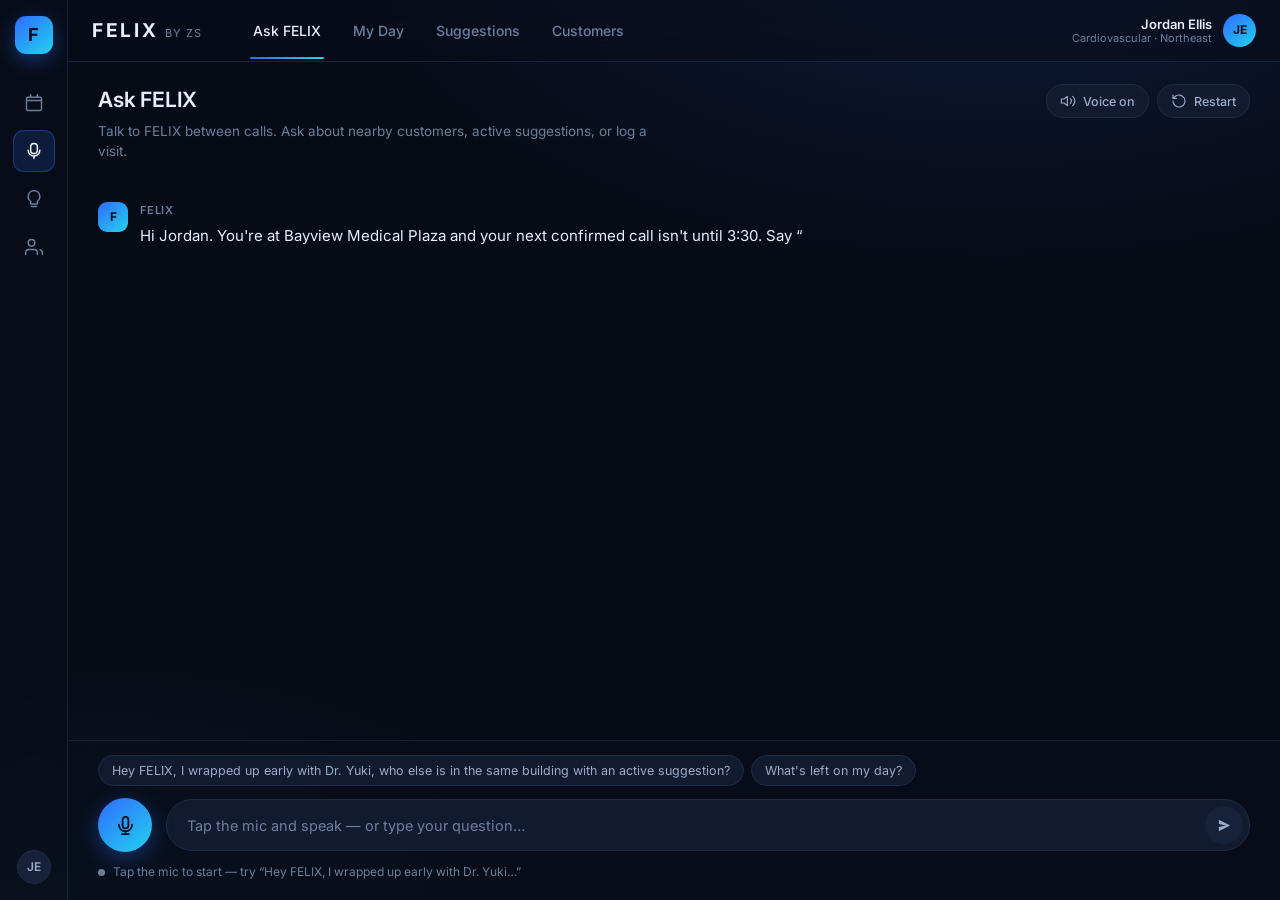
==== felix-standalone.html @ d827a395 "Add single-file standalone build build-standalone.js inlines the CSS and both scripts into felix-sta" ====
<!DOCTYPE html>
<html lang="en">
<head>
<meta charset="utf-8" />
<meta name="viewport" content="width=device-width, initial-scale=1" />
<title>FELIX — Ask FELIX</title>
<meta name="description" content="FELIX field assistant — a voice-driven Ask FELIX experience for pharma field teams." />
<link rel="preconnect" href="https://fonts.googleapis.com" />
<link rel="preconnect" href="https://fonts.gstatic.com" crossorigin />
<link href="https://fonts.googleapis.com/css2?family=Inter:wght@400;500;600;700&display=swap" rel="stylesheet" />
<style>
/* ============================================================================
 * FELIX — Ask FELIX
 * ==========================================================================*/

:root {
  --bg:        #070b16;
  --bg-2:      #0b1120;
  --surface:   #111a2e;
  --surface-2: #16213a;
  --line:      #1f2c47;
  --line-soft: #182339;

  --text:      #e8eefc;
  --text-2:    #9aabc9;
  --text-3:    #6c7f9e;

  --brand:     #2f6bff;
  --brand-2:   #22d3ee;
  --brand-dim: rgba(47, 107, 255, .16);

  --high:      #ff8a5b;
  --high-bg:   rgba(255, 138, 91, .14);
  --med:       #f6c453;
  --med-bg:    rgba(246, 196, 83, .13);
  --low:       #7fb2ff;
  --low-bg:    rgba(127, 178, 255, .13);
  --good:      #4ade80;
  --good-bg:   rgba(74, 222, 128, .12);

  --r:   14px;
  --r-s: 10px;
}

* { box-sizing: border-box; }

html, body {
  height: 100%;
  margin: 0;
}

body {
  background:
    radial-gradient(1100px 600px at 78% -12%, rgba(47, 107, 255, .18), transparent 62%),
    radial-gradient(900px 520px at 6% 108%, rgba(34, 211, 238, .10), transparent 60%),
    var(--bg);
  color: var(--text);
  font: 400 15px/1.55 Inter, system-ui, -apple-system, "Segoe UI", sans-serif;
  -webkit-font-smoothing: antialiased;
}

svg { width: 20px; height: 20px; fill: none; stroke: currentColor; stroke-width: 1.7; stroke-linecap: round; stroke-linejoin: round; }

/* ── Shell ──────────────────────────────────────────────────────────── */

.app {
  display: grid;
  grid-template-columns: 68px 1fr;
  height: 100vh;
  height: 100dvh;
}

.rail {
  display: flex;
  flex-direction: column;
  align-items: center;
  gap: 10px;
  padding: 16px 0;
  background: rgba(9, 14, 26, .72);
  border-right: 1px solid var(--line-soft);
  backdrop-filter: blur(12px);
}

.rail-logo {
  width: 38px; height: 38px;
  display: grid; place-items: center;
  border-radius: 11px;
  background: linear-gradient(140deg, var(--brand), var(--brand-2));
  color: #04101f;
  font-weight: 700; font-size: 18px;
  box-shadow: 0 6px 20px rgba(47, 107, 255, .40);
}

.rail-nav { display: flex; flex-direction: column; gap: 6px; margin-top: 18px; flex: 1; }

.rail-btn {
  width: 42px; height: 42px;
  display: grid; place-items: center;
  border: 0; border-radius: 11px;
  background: transparent;
  color: var(--text-3);
  cursor: pointer;
  transition: .18s;
}
.rail-btn:hover { color: var(--text); background: var(--surface); }
.rail-btn.is-active { color: #fff; background: var(--brand-dim); box-shadow: inset 0 0 0 1px rgba(47, 107, 255, .38); }

.rail-user {
  width: 34px; height: 34px;
  display: grid; place-items: center;
  border-radius: 50%;
  background: var(--surface-2);
  border: 1px solid var(--line);
  font-size: 12px; font-weight: 600; color: var(--text-2);
}

.main { display: flex; flex-direction: column; min-width: 0; min-height: 0; }

/* ── Topbar ─────────────────────────────────────────────────────────── */

.topbar {
  display: flex;
  align-items: center;
  gap: 28px;
  padding: 0 24px;
  height: 62px;
  border-bottom: 1px solid var(--line-soft);
  background: rgba(9, 14, 26, .55);
  backdrop-filter: blur(12px);
  flex: none;
}

.brand { display: flex; align-items: baseline; gap: 7px; }
.brand-mark { font-weight: 700; font-size: 19px; letter-spacing: .14em; }
.brand-by { font-size: 11px; color: var(--text-3); letter-spacing: .1em; text-transform: uppercase; }

.tabs { display: flex; gap: 2px; margin-left: 8px; }

.tab {
  position: relative;
  padding: 20px 15px;
  border: 0; background: none;
  color: var(--text-3);
  font: 500 14px Inter, sans-serif;
  cursor: pointer;
  transition: color .18s;
}
.tab:hover { color: var(--text-2); }
.tab.is-active { color: var(--text); }
.tab.is-active::after {
  content: '';
  position: absolute; left: 12px; right: 12px; bottom: 0;
  height: 2px; border-radius: 2px;
  background: linear-gradient(90deg, var(--brand), var(--brand-2));
}

.topbar-right { margin-left: auto; display: flex; align-items: center; gap: 11px; }
.whoami { text-align: right; line-height: 1.25; }
.whoami-name { display: block; font-size: 13px; font-weight: 600; }
.whoami-role { display: block; font-size: 11px; color: var(--text-3); }
.avatar {
  width: 33px; height: 33px; border-radius: 50%;
  display: grid; place-items: center;
  background: linear-gradient(140deg, var(--brand), var(--brand-2));
  color: #04101f; font-size: 12px; font-weight: 700;
}

/* ── Panels ─────────────────────────────────────────────────────────── */

.panel { display: none; flex: 1; min-height: 0; flex-direction: column; }
.panel.is-active { display: flex; }

.ask-head {
  display: flex; align-items: flex-start; gap: 20px;
  padding: 22px 30px 14px;
  flex: none;
}
.ask-title h1 { margin: 0 0 4px; font-size: 21px; font-weight: 600; letter-spacing: -.01em; }
.ask-title p  { margin: 0; color: var(--text-3); font-size: 13.5px; max-width: 62ch; }
.ask-actions { margin-left: auto; display: flex; gap: 8px; }

.ghost-btn {
  display: inline-flex; align-items: center; gap: 7px;
  padding: 8px 13px;
  border: 1px solid var(--line);
  border-radius: 999px;
  background: var(--surface);
  color: var(--text-2);
  font: 500 12.5px Inter, sans-serif;
  cursor: pointer;
  transition: .18s;
}
.ghost-btn:hover { color: var(--text); border-color: #2b3d61; background: var(--surface-2); }
.ghost-btn svg { width: 16px; height: 16px; }
.ghost-btn .ico-off { display: none; }
.ghost-btn.is-off { color: var(--text-3); }
.ghost-btn.is-off .ico-on { display: none; }
.ghost-btn.is-off .ico-off { display: inline; }

.banner {
  margin: 0 30px 10px;
  padding: 11px 14px;
  border-radius: var(--r-s);
  background: var(--med-bg);
  border: 1px solid rgba(246, 196, 83, .28);
  color: #f4dfae;
  font-size: 13px;
}

/* ── Thread ─────────────────────────────────────────────────────────── */

.thread {
  flex: 1;
  min-height: 0;
  overflow-y: auto;
  padding: 6px 30px 20px;
  scroll-behavior: smooth;
}
.thread::-webkit-scrollbar { width: 9px; }
.thread::-webkit-scrollbar-thumb { background: #1c2740; border-radius: 9px; border: 2px solid transparent; background-clip: content-box; }

.msg { display: flex; gap: 12px; margin: 20px 0; max-width: 940px; animation: rise .3s ease both; }
@keyframes rise { from { opacity: 0; transform: translateY(8px); } }

.msg-av {
  flex: none;
  width: 30px; height: 30px; border-radius: 9px;
  display: grid; place-items: center;
  font-size: 12px; font-weight: 700;
}
.msg-felix .msg-av { background: linear-gradient(140deg, var(--brand), var(--brand-2)); color: #04101f; }
.msg-user  .msg-av { background: var(--surface-2); border: 1px solid var(--line); color: var(--text-2); }

.msg-body { min-width: 0; flex: 1; }
.msg-who  { font-size: 11px; font-weight: 600; letter-spacing: .07em; text-transform: uppercase; color: var(--text-3); margin-bottom: 5px; }

.bubble { font-size: 15px; line-height: 1.62; color: var(--text); min-height: 22px; }
.bubble strong { color: #fff; font-weight: 600; }

.msg-user .bubble {
  display: inline-block;
  padding: 9px 14px;
  border-radius: 4px 14px 14px 14px;
  background: var(--surface);
  border: 1px solid var(--line);
  color: var(--text);
}

.bubble.typing { display: inline-flex; gap: 4px; align-items: center; padding: 8px 0; }
.bubble.typing i { width: 6px; height: 6px; border-radius: 50%; background: var(--text-3); animation: blink 1.1s infinite; }
.bubble.typing i:nth-child(2) { animation-delay: .16s; }
.bubble.typing i:nth-child(3) { animation-delay: .32s; }
@keyframes blink { 0%, 60%, 100% { opacity: .25; transform: translateY(0); } 30% { opacity: 1; transform: translateY(-3px); } }

.blocks { display: flex; flex-direction: column; gap: 10px; margin-top: 12px; }
.blocks:empty { margin: 0; }

/* ── Cards ──────────────────────────────────────────────────────────── */

.card, .callout {
  opacity: 0;
  transform: translateY(6px);
  transition: opacity .28s, transform .28s;
}
.card.in, .callout.in { opacity: 1; transform: none; }

.card {
  background: linear-gradient(180deg, var(--surface), rgba(17, 26, 46, .72));
  border: 1px solid var(--line);
  border-radius: var(--r);
  padding: 15px 17px;
}
.card-title {
  margin: 0 0 11px;
  font-size: 11px; font-weight: 600;
  letter-spacing: .08em; text-transform: uppercase;
  color: var(--text-3);
}

/* HCP card */
.hcp { position: relative; overflow: hidden; }
.hcp::before {
  content: ''; position: absolute; left: 0; top: 0; bottom: 0; width: 3px;
  background: var(--low);
}
.hcp.lvl-high::before   { background: var(--high); }
.hcp.lvl-medium::before { background: var(--med); }
.hcp.lvl-low::before    { background: var(--low); }

.hcp-head { display: flex; align-items: center; gap: 11px; }
.hcp-av {
  width: 38px; height: 38px; border-radius: 11px; flex: none;
  display: grid; place-items: center;
  background: var(--surface-2); border: 1px solid var(--line);
  font-size: 13px; font-weight: 700; color: var(--text-2);
}
.hcp-id h4 { margin: 0; font-size: 15.5px; font-weight: 600; }
.hcp-id p  { margin: 1px 0 0; font-size: 12.5px; color: var(--text-3); }

.pri {
  margin-left: auto;
  padding: 4px 10px; border-radius: 999px;
  font-size: 10.5px; font-weight: 700;
  letter-spacing: .07em; text-transform: uppercase;
  background: var(--low-bg); color: var(--low);
}
.pri-high { background: var(--high-bg); color: var(--high); }
.pri-med, .pri-medium { background: var(--med-bg); color: var(--med); }
.pri-low { background: var(--low-bg); color: var(--low); }

.hcp-where {
  display: flex; align-items: center; gap: 7px;
  margin: 12px 0 0;
  font-size: 12.5px; color: var(--text-2);
}
.hcp-where svg { width: 14px; height: 14px; color: var(--text-3); }
.hcp-where .dot { color: var(--text-3); }

.hcp-sugg {
  margin-top: 12px; padding: 12px 13px;
  border-radius: var(--r-s);
  background: rgba(47, 107, 255, .09);
  border: 1px solid rgba(47, 107, 255, .20);
}
.hcp-sugg-label {
  font-size: 10px; font-weight: 700; letter-spacing: .09em;
  text-transform: uppercase; color: #7fa8ff;
}
.hcp-sugg-title { margin: 5px 0 0; font-size: 14px; font-weight: 600; }
.hcp-sugg-why   { margin: 4px 0 0; font-size: 12.5px; color: var(--text-2); line-height: 1.5; }

.hcp-meta { display: grid; grid-template-columns: repeat(auto-fit, minmax(150px, 1fr)); gap: 10px; margin: 13px 0 0; }
.hcp-meta dt { font-size: 10.5px; letter-spacing: .06em; text-transform: uppercase; color: var(--text-3); }
.hcp-meta dd { margin: 3px 0 0; font-size: 12.5px; color: var(--text); }

.tags { display: flex; flex-wrap: wrap; gap: 6px; margin-top: 12px; }
.tag {
  padding: 3px 9px; border-radius: 999px;
  background: var(--surface-2); border: 1px solid var(--line);
  font-size: 11px; color: var(--text-2);
}

/* Key/value */
.kv { margin: 0; display: flex; flex-direction: column; gap: 0; }
.kv > div {
  display: grid; grid-template-columns: 150px 1fr; gap: 14px;
  padding: 8px 0;
  border-bottom: 1px solid var(--line-soft);
}
.kv > div:last-child { border-bottom: 0; padding-bottom: 0; }
.kv dt { font-size: 12px; color: var(--text-3); }
.kv dd { margin: 0; font-size: 13.5px; }

/* Lists */
.bullets, .checks { margin: 0; padding: 0; list-style: none; display: flex; flex-direction: column; gap: 9px; }
.bullets li, .checks li { position: relative; padding-left: 24px; font-size: 13.5px; color: var(--text); line-height: 1.55; }
.bullets li::before {
  content: ''; position: absolute; left: 7px; top: 8px;
  width: 6px; height: 6px; border-radius: 50%; background: var(--brand-2);
}
.checks li::before {
  content: '✓'; position: absolute; left: 3px; top: -1px;
  color: var(--good); font-size: 13px; font-weight: 700;
}

/* Slots */
.slots { margin: 0; padding: 0; list-style: none; display: flex; flex-direction: column; gap: 8px; }
.slot {
  display: flex; align-items: center; gap: 12px;
  padding: 10px 12px; border-radius: var(--r-s);
  background: var(--surface-2); border: 1px solid var(--line);
}
.slot-time  { font-weight: 600; font-size: 13.5px; min-width: 118px; }
.slot-label { font-size: 12.5px; color: var(--text-2); flex: 1; }
.slot-status {
  padding: 3px 9px; border-radius: 999px;
  font-size: 10px; font-weight: 700; letter-spacing: .07em; text-transform: uppercase;
}
.slot-open   .slot-status { background: var(--good-bg); color: var(--good); }
.slot-tight  .slot-status { background: var(--med-bg);  color: var(--med); }
.slot-closed .slot-status { background: rgba(140,160,190,.12); color: var(--text-3); }
.slot-closed { opacity: .62; }

/* Note */
.note-body {
  margin: 0;
  padding: 13px 14px;
  border-radius: var(--r-s);
  background: rgba(5, 9, 18, .55);
  border: 1px solid var(--line-soft);
  font: 400 13px/1.65 ui-monospace, "SF Mono", Menlo, Consolas, monospace;
  color: var(--text);
  white-space: pre-wrap;
  overflow-x: auto;
}

/* Callout */
.callout {
  padding: 11px 14px 11px 15px;
  border-radius: var(--r-s);
  border-left: 3px solid var(--brand-2);
  background: rgba(34, 211, 238, .08);
  font-size: 13px; color: var(--text-2); line-height: 1.55;
}
.callout-warn { border-left-color: var(--med);  background: var(--med-bg);  color: #f2ddb2; }
.callout-good { border-left-color: var(--good); background: var(--good-bg); color: #b6efcb; }

/* ── Composer ───────────────────────────────────────────────────────── */

.composer {
  flex: none;
  padding: 14px 30px 18px;
  border-top: 1px solid var(--line-soft);
  background: rgba(9, 14, 26, .70);
  backdrop-filter: blur(12px);
}

.chips { display: flex; flex-wrap: wrap; gap: 7px; margin-bottom: 12px; }
.chips:empty { margin: 0; }
.chip {
  padding: 7px 13px;
  border-radius: 999px;
  border: 1px solid var(--line);
  background: var(--surface);
  color: var(--text-2);
  font: 400 12.5px Inter, sans-serif;
  cursor: pointer;
  text-align: left;
  max-width: 100%;
  transition: .16s;
  animation: rise .26s ease both;
}
.chip:hover { color: var(--text); border-color: rgba(47,107,255,.5); background: var(--brand-dim); }

.composer-row { display: flex; align-items: center; gap: 14px; }

/* Mic orb */
.mic {
  --level: 0;
  position: relative;
  flex: none;
  width: 54px; height: 54px;
  border: 0; border-radius: 50%;
  background: linear-gradient(140deg, var(--brand), var(--brand-2));
  color: #04101f;
  cursor: pointer;
  display: grid; place-items: center;
  box-shadow: 0 6px 22px rgba(47, 107, 255, .38);
  transition: transform .12s;
}
.mic:hover { transform: scale(1.04); }
.mic:active { transform: scale(.96); }
.mic svg { width: 23px; height: 23px; stroke-width: 1.9; }
.mic .stop-ico { display: none; fill: currentColor; stroke: none; }
.mic.is-listening .mic-ico  { display: none; }
.mic.is-listening .stop-ico { display: block; }
.mic.is-listening { background: linear-gradient(140deg, #ff5f8f, #ff8a5b); box-shadow: 0 6px 26px rgba(255, 95, 143, .45); }

.mic-ring {
  position: absolute; inset: 0;
  border-radius: 50%;
  border: 1.5px solid rgba(47, 107, 255, .55);
  opacity: 0;
  pointer-events: none;
}
.mic.is-listening .mic-ring {
  border-color: rgba(255, 95, 143, .55);
  opacity: 1;
  transform: scale(calc(1 + var(--level) * .55));
  transition: transform .09s ease-out;
}
.mic.is-listening .r2 { transform: scale(calc(1.18 + var(--level) * .75)); opacity: .55; }
.mic.is-listening .r3 { transform: scale(calc(1.38 + var(--level) * .95)); opacity: .28; }

body.is-speaking .mic { animation: pulse 1.5s ease-in-out infinite; }
@keyframes pulse {
  0%, 100% { box-shadow: 0 6px 22px rgba(47, 107, 255, .38); }
  50%      { box-shadow: 0 6px 34px rgba(34, 211, 238, .60); }
}

.input-wrap {
  flex: 1;
  display: flex; align-items: center; gap: 8px;
  padding: 6px 6px 6px 18px;
  border-radius: 999px;
  background: var(--surface);
  border: 1px solid var(--line);
  transition: border-color .18s;
}
.input-wrap:focus-within { border-color: rgba(47, 107, 255, .55); }

#input {
  flex: 1;
  border: 0; background: none; outline: none;
  color: var(--text);
  font: 400 14.5px Inter, sans-serif;
  min-width: 0;
}
#input::placeholder { color: var(--text-3); }

.send {
  flex: none;
  width: 38px; height: 38px; border-radius: 50%;
  border: 0; background: var(--surface-2);
  color: var(--text-2);
  display: grid; place-items: center;
  cursor: pointer; transition: .16s;
}
.send:hover { background: var(--brand); color: #04101f; }
.send svg { width: 17px; height: 17px; fill: currentColor; stroke: none; }

.status { display: flex; align-items: center; gap: 8px; margin-top: 11px; font-size: 12px; color: var(--text-3); }
.status-dot { width: 7px; height: 7px; border-radius: 50%; background: var(--text-3); flex: none; }
.status.is-listening .status-dot { background: #ff5f8f; box-shadow: 0 0 0 0 rgba(255,95,143,.6); animation: ping 1.1s infinite; }
.status.is-speaking  .status-dot { background: var(--brand-2); animation: ping 1.4s infinite; }
.status.is-thinking  .status-dot { background: var(--med); animation: ping 1s infinite; }
.status.is-listening .status-text { color: #ff9ab5; }
@keyframes ping {
  0%   { box-shadow: 0 0 0 0 currentColor; opacity: 1; }
  100% { box-shadow: 0 0 0 7px transparent; opacity: .55; }
}

/* ── Other tabs ─────────────────────────────────────────────────────── */

.day, .sugg-list, .cust-list {
  margin: 0; padding: 0 30px 30px;
  list-style: none;
  overflow-y: auto;
  display: flex; flex-direction: column; gap: 10px;
  max-width: 900px;
}

.day-item {
  display: flex; gap: 16px; align-items: flex-start;
  padding: 14px 16px;
  border-radius: var(--r);
  background: var(--surface);
  border: 1px solid var(--line);
}
.day-time { font-variant-numeric: tabular-nums; font-weight: 600; font-size: 13px; color: var(--text-2); min-width: 46px; }
.day-body { font-size: 14px; }
.day-note { display: block; font-size: 12.5px; color: var(--text-3); margin-top: 3px; }
.day-item.is-done { opacity: .6; }
.day-item.is-now  { border-color: rgba(47,107,255,.45); background: linear-gradient(180deg, rgba(47,107,255,.10), var(--surface)); }

.sugg {
  padding: 16px 18px;
  border-radius: var(--r);
  background: var(--surface);
  border: 1px solid var(--line);
}
.sugg .pri { margin: 0 0 9px; display: inline-block; }
.sugg h3 { margin: 0 0 6px; font-size: 15px; font-weight: 600; }
.sugg p  { margin: 0 0 8px; font-size: 13px; color: var(--text-2); line-height: 1.55; }
.sugg-meta { font-size: 11.5px; color: var(--text-3); }

.cust {
  display: flex; align-items: center; gap: 14px;
  padding: 14px 18px;
  border-radius: var(--r);
  background: var(--surface);
  border: 1px solid var(--line);
}
.cust-av {
  width: 38px; height: 38px; border-radius: 11px; flex: none;
  display: grid; place-items: center;
  background: var(--surface-2); border: 1px solid var(--line);
  font-size: 12.5px; font-weight: 700; color: var(--text-2);
}
.cust strong { display: block; font-size: 14.5px; }
.cust span   { display: block; font-size: 12.5px; color: var(--text-2); }
.cust .cust-loc { font-size: 12px; color: var(--text-3); }
.cust .pri { margin-left: auto; }

/* ── Responsive ─────────────────────────────────────────────────────── */

@media (max-width: 880px) {
  .app { grid-template-columns: 1fr; }
  .rail { display: none; }
  .topbar { gap: 12px; height: auto; flex-wrap: wrap; padding: 10px 16px; }
  .tabs { order: 3; width: 100%; overflow-x: auto; margin: 0; }
  .tab { padding: 12px 11px; white-space: nowrap; }
  .whoami { display: none; }
  .ask-head { padding: 16px 16px 10px; flex-wrap: wrap; }
  .ask-actions { margin-left: 0; }
  .thread, .composer { padding-left: 16px; padding-right: 16px; }
  .banner { margin: 0 16px 10px; }
  .day, .sugg-list, .cust-list { padding-left: 16px; padding-right: 16px; }
  .kv > div { grid-template-columns: 1fr; gap: 2px; }
}

@media (prefers-reduced-motion: reduce) {
  * { animation: none !important; transition: none !important; }
  .card, .callout { opacity: 1; transform: none; }
}

</style>
</head>
<body>

<div class="app">

  <!-- ── Left rail ───────────────────────────────────────────── -->
  <aside class="rail">
    <div class="rail-logo" title="FELIX">F</div>
    <nav class="rail-nav">
      <button class="rail-btn" data-tab="my-day"      title="My Day">
        <svg viewBox="0 0 24 24"><path d="M8 2v3M16 2v3M3 9h18M5 5h14a2 2 0 0 1 2 2v12a2 2 0 0 1-2 2H5a2 2 0 0 1-2-2V7a2 2 0 0 1 2-2z"/></svg>
      </button>
      <button class="rail-btn is-active" data-tab="ask" title="Ask FELIX">
        <svg viewBox="0 0 24 24"><path d="M12 3a4 4 0 0 1 4 4v4a4 4 0 0 1-8 0V7a4 4 0 0 1 4-4z"/><path d="M5 11a7 7 0 0 0 14 0M12 18v3"/></svg>
      </button>
      <button class="rail-btn" data-tab="suggestions" title="Suggestions">
        <svg viewBox="0 0 24 24"><path d="M12 2a7 7 0 0 0-4 12.7V17a1 1 0 0 0 1 1h6a1 1 0 0 0 1-1v-2.3A7 7 0 0 0 12 2z"/><path d="M9 21h6"/></svg>
      </button>
      <button class="rail-btn" data-tab="customers"   title="Customers">
        <svg viewBox="0 0 24 24"><path d="M16 21v-2a4 4 0 0 0-4-4H6a4 4 0 0 0-4 4v2"/><circle cx="9" cy="7" r="4"/><path d="M22 21v-2a4 4 0 0 0-3-3.87"/></svg>
      </button>
    </nav>
    <div class="rail-user" title="Jordan Ellis">JE</div>
  </aside>

  <!-- ── Main ────────────────────────────────────────────────── -->
  <main class="main">

    <header class="topbar">
      <div class="brand">
        <span class="brand-mark">FELIX</span>
        <span class="brand-by">by ZS</span>
      </div>

      <div class="tabs" role="tablist">
        <button class="tab is-active" role="tab" data-tab="ask">Ask FELIX</button>
        <button class="tab" role="tab" data-tab="my-day">My Day</button>
        <button class="tab" role="tab" data-tab="suggestions">Suggestions</button>
        <button class="tab" role="tab" data-tab="customers">Customers</button>
      </div>

      <div class="topbar-right">
        <div class="whoami">
          <span class="whoami-name">Jordan Ellis</span>
          <span class="whoami-role">Cardiovascular · Northeast</span>
        </div>
        <div class="avatar">JE</div>
      </div>
    </header>

    <!-- ── Ask FELIX ─────────────────────────────────────────── -->
    <section class="panel is-active" id="panel-ask">

      <div class="ask-head">
        <div class="ask-title">
          <h1>Ask FELIX</h1>
          <p>Talk to FELIX between calls. Ask about nearby customers, active suggestions, or log a visit.</p>
        </div>
        <div class="ask-actions">
          <button class="ghost-btn" id="btn-voice" aria-pressed="true" title="Toggle FELIX's voice">
            <svg viewBox="0 0 24 24" class="ico-on"><path d="M11 5 6 9H2v6h4l5 4V5z"/><path d="M15.5 8.5a5 5 0 0 1 0 7M19 5a9 9 0 0 1 0 14"/></svg>
            <svg viewBox="0 0 24 24" class="ico-off"><path d="M11 5 6 9H2v6h4l5 4V5z"/><path d="m23 9-6 6M17 9l6 6"/></svg>
            <span class="ghost-label">Voice on</span>
          </button>
          <button class="ghost-btn" id="btn-restart" title="Start the conversation over">
            <svg viewBox="0 0 24 24"><path d="M3 12a9 9 0 1 0 3-6.7L3 8"/><path d="M3 3v5h5"/></svg>
            <span class="ghost-label">Restart</span>
          </button>
        </div>
      </div>

      <div class="banner" id="banner" hidden></div>

      <div class="thread" id="thread" aria-live="polite"></div>

      <div class="composer">
        <div class="chips" id="chips"></div>

        <div class="composer-row">
          <button class="mic" id="mic" aria-label="Hold to talk to FELIX">
            <span class="mic-ring r1"></span>
            <span class="mic-ring r2"></span>
            <span class="mic-ring r3"></span>
            <svg viewBox="0 0 24 24" class="mic-ico"><path d="M12 3a3 3 0 0 1 3 3v6a3 3 0 0 1-6 0V6a3 3 0 0 1 3-3z"/><path d="M5 11a7 7 0 0 0 14 0M12 18v3M8.5 21h7"/></svg>
            <svg viewBox="0 0 24 24" class="stop-ico"><rect x="7" y="7" width="10" height="10" rx="2"/></svg>
          </button>

          <form class="input-wrap" id="form" autocomplete="off">
            <input id="input" type="text" placeholder="Tap the mic and speak — or type your question…" aria-label="Message FELIX" />
            <button class="send" type="submit" aria-label="Send">
              <svg viewBox="0 0 24 24"><path d="m4 20 16-8L4 4v6l10 2-10 2v6z"/></svg>
            </button>
          </form>
        </div>

        <div class="status" id="status">
          <span class="status-dot"></span>
          <span class="status-text">Tap the mic to start — try “Hey FELIX, I wrapped up early with Dr. Yuki…”</span>
        </div>
      </div>
    </section>

    <!-- ── My Day ────────────────────────────────────────────── -->
    <section class="panel" id="panel-my-day">
      <div class="ask-head"><div class="ask-title">
        <h1>My Day</h1><p>Tuesday, September 8 · Bayview &amp; Northgate territory loop</p>
      </div></div>
      <ol class="day">
        <li class="day-item is-done">
          <span class="day-time">9:30</span>
          <div class="day-body"><strong>Dr. Marcus Bell</strong> — Northgate Cardiovascular, Suite 120
            <span class="day-note">Completed · call note synced</span></div>
        </li>
        <li class="day-item is-done">
          <span class="day-time">1:52</span>
          <div class="day-body"><strong>Dr. Hana Yuki</strong> — Bayview Medical Plaza, Suite 310
            <span class="day-note">Ended 2:14 · call note not yet logged</span></div>
        </li>
        <li class="day-item is-now">
          <span class="day-time">2:18</span>
          <div class="day-body"><strong>Open window</strong> — 47 minutes free
            <span class="day-note">2 nearby HCPs with active suggestions · ask FELIX</span></div>
        </li>
        <li class="day-item">
          <span class="day-time">3:30</span>
          <div class="day-body"><strong>Dr. Elena Sandoval</strong> — Northgate Cardiovascular, Suite 415
            <span class="day-note">Confirmed · 18 min drive from Bayview</span></div>
        </li>
        <li class="day-item">
          <span class="day-time">4:30</span>
          <div class="day-body"><strong>Territory wrap-up</strong>
            <span class="day-note">Review pending call notes and sample reconciliations</span></div>
        </li>
      </ol>
    </section>

    <!-- ── Suggestions ───────────────────────────────────────── -->
    <section class="panel" id="panel-suggestions">
      <div class="ask-head"><div class="ask-title">
        <h1>Suggestions</h1><p>Active next-best-actions across your territory, refreshed this morning.</p>
      </div></div>
      <div class="sugg-list">
        <article class="sugg"><span class="pri pri-high">High</span>
          <h3>Share ODYSSEY-3 12-month outcomes with Dr. Amara Chen</h3>
          <p>Tier A writer, trending down 12% QoQ. New data published Aug 28; last in-person touch was 41 days ago.</p>
          <span class="sugg-meta">Bayview Medical Plaza · Suite 402 · expires in 6 days</span></article>
        <article class="sugg"><span class="pri pri-med">Medium</span>
          <h3>Confirm Meridian Health formulary win with Dr. Ravi Patel</h3>
          <p>Two sample requests pending. 60% of his panel is Meridian-covered; the win is effective Oct 1.</p>
          <span class="sugg-meta">Bayview Medical Plaza · Suite 210 · expires in 12 days</span></article>
        <article class="sugg"><span class="pri pri-med">Medium</span>
          <h3>Follow up on payer coverage question — Dr. Hana Yuki</h3>
          <p>Raised prior-authorization concerns in her last two visits. Payer one-pager approved Sept 2.</p>
          <span class="sugg-meta">Bayview Medical Plaza · Suite 310 · expires in 9 days</span></article>
        <article class="sugg"><span class="pri pri-low">Low</span>
          <h3>Invite Dr. Elena Sandoval to the Oct 14 regional speaker program</h3>
          <p>Attended two of the last three programs. Seats close Sept 26.</p>
          <span class="sugg-meta">Northgate Cardiovascular · Suite 415 · expires in 21 days</span></article>
      </div>
    </section>

    <!-- ── Customers ─────────────────────────────────────────── -->
    <section class="panel" id="panel-customers">
      <div class="ask-head"><div class="ask-title">
        <h1>Customers</h1><p>HCPs in the Bayview and Northgate buildings.</p>
      </div></div>
      <div class="cust-list">
        <article class="cust"><div class="cust-av">AC</div><div>
          <strong>Dr. Amara Chen</strong><span>Interventional Cardiology · Tier A</span>
          <span class="cust-loc">Bayview Medical Plaza · Suite 402</span></div>
          <span class="pri pri-high">1 suggestion</span></article>
        <article class="cust"><div class="cust-av">RP</div><div>
          <strong>Dr. Ravi Patel</strong><span>Internal Medicine · Tier B</span>
          <span class="cust-loc">Bayview Medical Plaza · Suite 210</span></div>
          <span class="pri pri-med">1 suggestion</span></article>
        <article class="cust"><div class="cust-av">HY</div><div>
          <strong>Dr. Hana Yuki</strong><span>Cardiology · Tier A</span>
          <span class="cust-loc">Bayview Medical Plaza · Suite 310</span></div>
          <span class="pri pri-med">1 suggestion</span></article>
        <article class="cust"><div class="cust-av">ES</div><div>
          <strong>Dr. Elena Sandoval</strong><span>Electrophysiology · Tier A</span>
          <span class="cust-loc">Northgate Cardiovascular · Suite 415</span></div>
          <span class="pri pri-low">1 suggestion</span></article>
      </div>
    </section>

  </main>
</div>

<script>
/* ============================================================================
 * FELIX — predefined conversation script
 * ----------------------------------------------------------------------------
 * This file is the whole "brain" of the Ask FELIX voice agent. There is no
 * model call: each turn is matched against the nodes below by keyword score,
 * and the winning node supplies what FELIX says (`speech`), what is written in
 * the thread (`text`), and the rich cards rendered underneath it (`blocks`).
 *
 * To change the demo, edit this file only — app.js never needs to know the
 * script.
 *
 * NODE SHAPE
 *   id       unique string
 *   keywords [{ w: weight, any: [...phrases] }]  — a phrase hit adds `w`
 *   after    [nodeIds]  — score is boosted when it directly follows one of these
 *   only     [nodeIds]  — node can ONLY match right after one of these turns
 *   text     what appears in the transcript bubble
 *   speech   what is spoken aloud (defaults to `text` with markup stripped)
 *   blocks   rich cards, see BLOCK TYPES below
 *   chips    suggested follow-up utterances shown after the turn
 *
 * BLOCK TYPES
 *   hcp        { name, initials, specialty, tier, location, walk, priority,
 *                suggestion, reason, meta:[{label,value}], tags:[] }
 *   panel      { title, items:[string] }        — bullet list
 *   kv         { title, rows:[[label, value]] } — key/value table
 *   slots      { title, options:[{time, label, status}] }
 *   checklist  { title, items:[string] }
 *   note       { title, body }                  — draft call note
 *   callout    { tone: 'info'|'warn'|'good', text }
 * ==========================================================================*/

const FELIX_SCRIPT = {

  /* Spoken/shown when the tab loads or after Restart. */
  greeting: {
    id: 'greeting',
    text: "Hi Jordan. You're at Bayview Medical Plaza and your next confirmed call isn't until 3:30. Say “Hey FELIX” whenever you're ready.",
    chips: [
      'Hey FELIX, I wrapped up early with Dr. Yuki, who else is in the same building with an active suggestion?',
      "What's left on my day?"
    ]
  },

  nodes: [

    /* ── 1. The opening line from the script ──────────────────────────── */
    {
      id: 'nearby',
      keywords: [
        { w: 3, any: ['same building', 'in the building', 'this building', 'who else', 'anyone else', 'nearby', 'near me', 'close by'] },
        { w: 2, any: ['active suggestion', 'suggestions', 'suggestion'] },
        { w: 2, any: ['wrapped up', 'wrapped', 'finished early', 'wrapping up', 'done early', 'ended early', 'got out early'] },
        { w: 1, any: ['yuki', 'hey felix', 'free time', 'time to kill', 'extra time'] }
      ],
      text: "Nice — finishing early with Dr. Yuki frees up **47 minutes** before your 3:30 at Northgate. Two HCPs in this building have active suggestions right now.",
      speech: "Nice — finishing early with Doctor Yuki frees up 47 minutes before your 3:30 at Northgate. Two H C Ps in this building have active suggestions right now. Doctor Amara Chen in Suite 402, high priority, and Doctor Ravi Patel in Suite 210, medium. Chen is the stronger use of the window — want the detail?",
      blocks: [
        {
          type: 'hcp',
          name: 'Dr. Amara Chen', initials: 'AC',
          specialty: 'Interventional Cardiology', tier: 'Tier A',
          location: 'Suite 402 · two floors up', walk: '3 min walk',
          priority: 'high',
          suggestion: 'Share the ODYSSEY-3 12-month outcomes',
          reason: 'New data published Aug 28. Tier A writer, trending down 12% quarter over quarter.',
          meta: [
            { label: 'Last touch', value: '41 days ago, in person' },
            { label: 'Preferred channel', value: 'In person, mornings' },
            { label: 'Suggestion expires', value: 'In 6 days' }
          ],
          tags: ['Open to reps today', 'Speaker program alum']
        },
        {
          type: 'hcp',
          name: 'Dr. Ravi Patel', initials: 'RP',
          specialty: 'Internal Medicine', tier: 'Tier B',
          location: 'Suite 210 · ground floor', walk: '2 min walk',
          priority: 'medium',
          suggestion: 'Confirm the Meridian Health formulary win',
          reason: 'Effective Oct 1, and 60% of his panel is Meridian-covered.',
          meta: [
            { label: 'Last touch', value: '12 days ago, email' },
            { label: 'Open items', value: '2 sample requests pending' },
            { label: 'Suggestion expires', value: 'In 12 days' }
          ],
          tags: ['Sample requests pending']
        },
        {
          type: 'callout', tone: 'info',
          text: 'Dr. Chen is the stronger use of the window — she has the tighter expiry and the bigger drop in share.'
        }
      ],
      chips: [
        'Tell me more about Dr. Chen',
        'Is she free right now?',
        'Why is Dr. Patel only medium?'
      ]
    },

    /* ── 2. Detail on Dr. Chen ────────────────────────────────────────── */
    {
      id: 'chen_detail',
      keywords: [
        { w: 3, any: ['chen', 'amara'] },
        { w: 2, any: ['tell me more', 'more about', 'details', 'brief me', 'background', 'why her', "what's the suggestion", 'what is the suggestion'] },
        { w: 1, any: ['first one', 'the cardiologist', 'suite 402'] }
      ],
      after: ['nearby'],
      text: "Here's the full picture on Dr. Chen.",
      speech: "Here's the full picture on Doctor Chen. She's a Tier A interventional cardiologist. Her share dropped twelve percent last quarter, mostly to a competitor's once-daily option, and the ODYSSEY-3 twelve-month data published on August 28th answers her main objection. Lead with the durability curve, then the elderly subgroup — she's asked about it twice. One compliance note: the pediatric indication is not approved, so keep off it.",
      blocks: [
        {
          type: 'kv',
          title: 'Dr. Amara Chen · Suite 402',
          rows: [
            ['Specialty', 'Interventional Cardiology · Tier A'],
            ['Affiliation', 'Bayview Cardiac Institute'],
            ['Share trend', '▼ 12% QoQ — shifting to a once-daily competitor'],
            ['Last 3 touches', 'Jul 29 in person · Jun 12 email · May 30 in person'],
            ['Open request', 'Asked twice for elderly subgroup data']
          ]
        },
        {
          type: 'panel',
          title: 'Talking points, in order',
          items: [
            'Open on the ODYSSEY-3 12-month durability curve — it directly answers the once-daily objection she raised in July.',
            'Then the elderly subgroup analysis she has now asked for twice.',
            'Close by confirming her preferred sample quantity before the Oct 1 formulary change.'
          ]
        },
        {
          type: 'checklist',
          title: 'Approved materials, ready on your tablet',
          items: [
            'ODYSSEY-3 12-month outcomes deck — approved Sept 2',
            'Elderly subgroup one-pager — approved Sept 2',
            'Prescribing information — current version'
          ]
        },
        {
          type: 'callout', tone: 'warn',
          text: 'Compliance: the pediatric indication is not approved. Keep the discussion on-label, and log any adverse event within 24 hours.'
        }
      ],
      chips: [
        'Is she free right now?',
        'What should I open with?',
        'What about Dr. Patel?'
      ]
    },

    /* ── 3. Availability ──────────────────────────────────────────────── */
    {
      id: 'chen_availability',
      keywords: [
        { w: 3, any: ['free right now', 'is she free', 'is she available', 'available now', 'can i see her', 'can i drop in', 'see her now', 'walk in', 'is he free', 'office hours', 'right now'] },
        { w: 1, any: ['now', 'today', 'time'] }
      ],
      after: ['nearby', 'chen_detail'],
      text: "Her office keeps Tuesday afternoons open for reps, and Dana — her scheduler — has a 20-minute slot at 2:40. It's 2:18 now, so you'd get there with time to spare.",
      speech: "Her office keeps Tuesday afternoons open for reps, and Dana, her scheduler, has a twenty minute slot at 2:40. It's 2:18 now, so you'd get there with time to spare. That still leaves you a comfortable eighteen minute drive to Northgate. Want me to request it?",
      blocks: [
        {
          type: 'slots',
          title: 'Dr. Chen · rep access window, today',
          options: [
            { time: '2:40 pm', label: '20 minutes · Suite 402', status: 'open' },
            { time: '3:05 pm', label: '15 minutes · would make Northgate tight', status: 'tight' },
            { time: '4:00 pm', label: 'Window closes', status: 'closed' }
          ]
        },
        {
          type: 'callout', tone: 'good',
          text: 'A 2:40 visit still leaves an 18-minute drive to Northgate with 12 minutes of buffer.'
        }
      ],
      chips: [
        'Yes, book the 2:40',
        'Try a different time',
        'No, go see Dr. Patel instead'
      ]
    },

    /* ── 4. Booking confirmation ──────────────────────────────────────── */
    {
      id: 'book',
      keywords: [
        { w: 3, any: ['book it', 'book the', 'yes book', 'lock it in', 'set it up', 'request it', 'schedule it', 'put it on my calendar', 'add it to my schedule', 'go ahead', "let's do it", 'do it'] },
        { w: 2, any: ['yes', 'yeah', 'yep', 'sure', 'please'] }
      ],
      only: ['chen_availability', 'alt_time'],
      text: "Done — 2:40 pm with Dr. Chen is requested and your route is updated.",
      speech: "Done. I've requested 2:40 with Doctor Chen's office and pinned Suite 402 to your route. The ODYSSEY-3 deck and the elderly subgroup one-pager are queued on your tablet. I'll nudge you at 2:35, and I'm holding Doctor Patel as a backup in case the visit runs short.",
      blocks: [
        {
          type: 'checklist',
          title: 'Handled for you',
          items: [
            '2:40 pm request sent to Dana at Suite 402 — confirmation usually lands within 5 minutes',
            'Suite 402 pinned to your route; Northgate arrival re-estimated at 3:22',
            'ODYSSEY-3 deck and elderly subgroup one-pager queued on your tablet',
            'Reminder set for 2:35',
            'Dr. Patel held as a backup if the visit runs short'
          ]
        }
      ],
      chips: [
        'Log my call with Dr. Yuki',
        'What should I open with?',
        "What's after this?"
      ]
    },

    /* ── 4b. Different time ───────────────────────────────────────────── */
    {
      id: 'alt_time',
      keywords: [
        { w: 3, any: ['different time', 'another time', 'later', 'something else', 'other options', 'not then'] }
      ],
      only: ['chen_availability'],
      text: "The 3:05 slot is the only other one today, and it puts your Northgate arrival at 3:41 — eleven minutes late. Tomorrow she has 11:15 am open, which fits your Bayview loop cleanly.",
      speech: "The 3:05 slot is the only other one today, and it puts your Northgate arrival at 3:41 — eleven minutes late. Tomorrow she has 11:15 in the morning open, which fits your Bayview loop cleanly. My recommendation is still the 2:40 today. Which would you like?",
      blocks: [
        {
          type: 'slots',
          title: 'Alternatives',
          options: [
            { time: 'Today 3:05 pm', label: 'Arrives at Northgate 3:41 — 11 min late', status: 'tight' },
            { time: 'Tomorrow 11:15 am', label: '30 minutes · fits your Bayview loop', status: 'open' }
          ]
        }
      ],
      chips: ['Book the 2:40 today after all', 'Take tomorrow at 11:15', 'Go see Dr. Patel instead']
    },

    /* ── 5. Dr. Patel ─────────────────────────────────────────────────── */
    {
      id: 'patel',
      keywords: [
        { w: 3, any: ['patel', 'ravi'] },
        { w: 2, any: ['only medium', 'why medium', 'the other one', 'second one', 'internal medicine', 'suite 210', 'instead'] }
      ],
      text: "Dr. Patel scores medium because his suggestion doesn't bite until the formulary change lands on Oct 1 — there's no urgency this week, and email has worked well with him.",
      speech: "Doctor Patel scores medium because his suggestion doesn't bite until the formulary change lands on October first. There's no urgency this week, and email has worked well with him — he replied to the last two. If you have ten minutes after Doctor Chen, the highest-value thing is confirming his sample quantities in person. Otherwise I can draft the email.",
      blocks: [
        {
          type: 'kv',
          title: 'Dr. Ravi Patel · Suite 210',
          rows: [
            ['Specialty', 'Internal Medicine · Tier B'],
            ['Panel', '~60% Meridian Health covered'],
            ['Open items', '2 sample requests, submitted Aug 27'],
            ['Channel', 'Email — replied to the last 2'],
            ['Why medium', 'No urgency until the Oct 1 formulary effective date']
          ]
        },
        {
          type: 'panel',
          title: 'If you do stop by',
          items: [
            'Confirm sample quantities before Oct 1 so the first covered scripts are easy.',
            'Leave the Meridian coverage summary — approved Sept 2.',
            'Ten minutes is enough; he rarely runs long.'
          ]
        }
      ],
      chips: ['Draft the email to Dr. Patel', 'Back to Dr. Chen', "What's after this?"]
    },

    {
      id: 'patel_email',
      keywords: [{ w: 3, any: ['draft the email', 'send him an email', 'write the email', 'email him', 'draft an email'] }],
      after: ['patel'],
      text: "Drafted. It's sitting in your outbox for review — nothing sends until you approve it.",
      speech: "Drafted. It's in your outbox for review — nothing sends until you approve it.",
      blocks: [
        {
          type: 'note',
          title: 'Draft · to Dr. Ravi Patel — awaiting your approval',
          body: "Subject: Meridian Health coverage, effective October 1\n\nDr. Patel,\n\nQuick note ahead of October 1: Meridian Health has added our therapy to the preferred tier, which covers roughly 60% of your panel.\n\nI've attached the approved coverage summary. Your two sample requests from August 27 are still open — reply with the quantities you'd like and I'll have them to your office before the effective date.\n\nHappy to stop by Suite 210 if that's easier.\n\n— Jordan Ellis"
        },
        { type: 'callout', tone: 'info', text: 'Attachment: Meridian coverage summary — approved Sept 2.' }
      ],
      chips: ['Back to Dr. Chen', 'Log my call with Dr. Yuki', "That's all for now"]
    },

    /* ── 6. Logging the Yuki call ─────────────────────────────────────── */
    {
      id: 'log_start',
      keywords: [
        { w: 3, any: ['log my call', 'log the call', 'log my visit', 'write up', 'call note', 'log yuki', 'log it'] },
        { w: 1, any: ['yuki', 'log'] }
      ],
      text: "Ready. Your calendar has Dr. Yuki from 1:52 to 2:14 — 22 minutes, in person, Suite 310. Tell me how it went and I'll draft the note for your review.",
      speech: "Ready. Your calendar has Doctor Yuki from 1:52 to 2:14 — twenty two minutes, in person, Suite 310. Tell me how it went and I'll draft the note for your review before anything reaches the C R M.",
      blocks: [
        {
          type: 'kv',
          title: 'Pre-filled from your calendar',
          rows: [
            ['HCP', 'Dr. Hana Yuki · Cardiology · Tier A'],
            ['When', 'Today, 1:52 – 2:14 pm (22 min)'],
            ['Where', 'Bayview Medical Plaza, Suite 310'],
            ['Type', 'In-person detail'],
            ['Samples', 'None recorded — say so if that changed']
          ]
        }
      ],
      chips: [
        'She’s interested but wants payer data',
        'It went well, she asked about prior authorization',
        'Cancel the note'
      ]
    },

    {
      id: 'log_outcome',
      keywords: [
        { w: 3, any: ['payer data', 'prior authorization', 'prior auth', 'went well', 'interested', 'she asked', 'coverage question', 'it was good', 'positive'] }
      ],
      only: ['log_start'],
      text: "Got it. Here's the draft — read it back and I'll file it, or tell me what to change.",
      speech: "Got it. Here's the draft. Read it over, and I'll file it when you say so. I also spotted a follow-up: the payer one-pager was approved on September second, so I've queued a suggestion to send it to her tomorrow morning.",
      blocks: [
        {
          type: 'note',
          title: 'Draft call note · Dr. Hana Yuki · Sept 8, 1:52–2:14 pm',
          body: "In-person detail, Bayview Suite 310, 22 minutes.\n\nDiscussed current efficacy data. Dr. Yuki is receptive to the therapy but raised prior-authorization burden as her main barrier — reports two recent denials that were later overturned on appeal.\n\nRequested payer coverage detail for Meridian Health and Cascade Blue.\n\nNo samples left. No adverse events reported.\n\nNext step: send the approved payer coverage one-pager and follow up within one week."
        },
        {
          type: 'checklist',
          title: 'Follow-ups I queued',
          items: [
            'Send the payer coverage one-pager (approved Sept 2) — tomorrow, 8:00 am',
            'New suggestion created: “Follow up on payer coverage — Dr. Yuki”, expires in 9 days'
          ]
        },
        { type: 'callout', tone: 'info', text: 'Nothing is written to the CRM until you say “file it”.' }
      ],
      chips: ['File it', 'Change the next step', "What's after this?"]
    },

    {
      id: 'log_file',
      keywords: [{ w: 3, any: ['file it', 'save it', 'submit it', 'send it to crm', 'looks good', 'thats right', "that's right", 'approve it'] }],
      only: ['log_outcome'],
      text: "Filed. The note is in the CRM against today's visit and the follow-up is on tomorrow's list.",
      speech: "Filed. The note is in the C R M against today's visit, and the follow-up is on tomorrow's list. That clears your only outstanding write-up for the day.",
      blocks: [{ type: 'callout', tone: 'good', text: 'Call note synced · 2:21 pm · no outstanding write-ups today.' }],
      chips: ['What’s after this?', "That's all for now"]
    },

    /* ── 7. Opener / coaching ─────────────────────────────────────────── */
    {
      id: 'opener',
      keywords: [
        { w: 3, any: ['what should i open with', 'how should i open', 'opening line', 'what do i say', 'how do i start', 'first thing i say', 'what should i lead with', 'lead with'] }
      ],
      text: "Keep it short and tie it to what she asked you for last time.",
      speech: "Keep it short and tie it straight to what she asked you for last time. Something like: Doctor Chen, last time you wanted to see whether the effect held past six months. The twelve month ODYSSEY-3 data came out ten days ago, and I brought the elderly subgroup you asked about twice. Two minutes? That names her objection, gives her the new fact, and asks for a small commitment.",
      blocks: [
        {
          type: 'note',
          title: 'Suggested opener',
          body: "“Dr. Chen — last time you wanted to know whether the effect held past six months. The 12-month ODYSSEY-3 data published ten days ago, and I brought the elderly subgroup you've asked about twice. Two minutes?”"
        },
        {
          type: 'panel',
          title: 'Why it works',
          items: [
            'Names her own objection back to her, so it does not sound like a generic detail.',
            'Leads with the new fact, which is the only reason this visit is worth her time.',
            'Asks for a small, easy commitment rather than an open-ended meeting.'
          ]
        }
      ],
      chips: ['Is she free right now?', 'What should I leave behind?', "What's after this?"]
    },

    {
      id: 'leave_behind',
      keywords: [
        { w: 3, any: ['leave behind', 'what content', 'what materials', 'what should i bring', 'what do i bring', 'which deck'] }
      ],
      text: "Two pieces, both approved and already on your tablet.",
      speech: "Two pieces, both approved and already on your tablet. The ODYSSEY-3 twelve month outcomes deck, and the elderly subgroup one-pager. Leave the one-pager — it's the thing she actually asked for. Current prescribing information goes with either.",
      blocks: [
        {
          type: 'checklist',
          title: 'Approved for use today',
          items: [
            'ODYSSEY-3 12-month outcomes deck — approved Sept 2 — present on screen',
            'Elderly subgroup one-pager — approved Sept 2 — leave behind',
            'Prescribing information — current version — required with either piece'
          ]
        },
        { type: 'callout', tone: 'warn', text: 'The older 6-month deck is retired as of Sept 2. I removed it from your tablet.' }
      ],
      chips: ['Is she free right now?', 'What should I open with?', "What's after this?"]
    },

    /* ── 8. Schedule / wrap ───────────────────────────────────────────── */
    {
      id: 'whats_next',
      keywords: [
        { w: 3, any: ["what's after this", 'what is after this', "what's next", 'what is next', 'rest of my day', 'my day', 'my schedule', 'what else today', "what's left", 'after that'] }
      ],
      text: "After Bayview you're clear until 3:30.",
      speech: "After Bayview you're clear until 3:30, when you're with Doctor Elena Sandoval at Northgate Cardiovascular, Suite 415 — eighteen minutes by car. She's confirmed. Then territory wrap-up at 4:30. The only thing outstanding is the Doctor Yuki call note.",
      blocks: [
        {
          type: 'kv',
          title: 'Remaining today',
          rows: [
            ['2:40 pm', 'Dr. Amara Chen — Bayview, Suite 402 (requested)'],
            ['3:30 pm', 'Dr. Elena Sandoval — Northgate, Suite 415 (confirmed, 18 min drive)'],
            ['4:30 pm', 'Territory wrap-up'],
            ['Outstanding', 'Dr. Yuki call note not yet logged']
          ]
        }
      ],
      chips: ['Log my call with Dr. Yuki', 'Brief me on Dr. Sandoval', "That's all for now"]
    },

    {
      id: 'sandoval',
      keywords: [{ w: 3, any: ['sandoval', 'elena', '3:30', 'northgate'] }],
      text: "Dr. Sandoval, 3:30 at Northgate Suite 415 — electrophysiology, Tier A, and a reliable speaker.",
      speech: "Doctor Sandoval, 3:30 at Northgate Suite 415. Electrophysiology, Tier A, and a reliable speaker — she's done two of the last three regional programs. Her open suggestion is the invitation to the October 14th program; seats close September 26th. Last touch was three weeks ago and it was positive.",
      blocks: [
        {
          type: 'kv',
          title: 'Dr. Elena Sandoval · Northgate Suite 415',
          rows: [
            ['Specialty', 'Electrophysiology · Tier A'],
            ['Open suggestion', 'Invite to the Oct 14 regional speaker program'],
            ['Deadline', 'Seats close Sept 26'],
            ['Last touch', '3 weeks ago, in person — positive']
          ]
        }
      ],
      chips: ['Log my call with Dr. Yuki', "That's all for now"]
    },

    {
      id: 'wrap',
      keywords: [
        { w: 3, any: ["that's all", 'thats all', 'thank you', 'thanks felix', 'thanks', 'nothing else', "i'm good", 'im good', 'goodbye', 'bye', 'done for now'] }
      ],
      text: "You're set. I'll nudge you at 2:35 for Suite 402.",
      speech: "You're set. I'll nudge you at 2:35 for Suite 402, and again when it's time to leave for Northgate. Go get it, Jordan.",
      blocks: [],
      chips: ['Hey FELIX, I wrapped up early with Dr. Yuki, who else is in the same building with an active suggestion?']
    },

    /* ── Utility intents ──────────────────────────────────────────────── */
    {
      id: 'who_is_yuki',
      keywords: [{ w: 3, any: ['who is dr yuki', 'who is yuki', 'about yuki', 'tell me about yuki'] }],
      text: "Dr. Hana Yuki — Cardiology, Tier A, Suite 310 in this building. You just left her at 2:14.",
      speech: "Doctor Hana Yuki — Cardiology, Tier A, Suite 310 in this building. You just left her at 2:14, a twenty two minute in-person detail. Her call note is still unlogged, if you want to do it while it's fresh.",
      blocks: [],
      chips: ['Log my call with Dr. Yuki', 'Who else is nearby?']
    },

    {
      id: 'help',
      keywords: [{ w: 3, any: ['what can you do', 'help', 'how does this work', 'what can i ask'] }],
      text: "I'm built for the gaps between calls. Ask me things like:",
      speech: "I'm built for the gaps between calls. Ask me who's nearby with an active suggestion, brief me on a customer before you walk in, check whether someone can see you now, or log a call and I'll draft the note.",
      blocks: [{
        type: 'panel',
        title: 'Try asking',
        items: [
          '“Who else is in the same building with an active suggestion?”',
          '“Tell me more about Dr. Chen.”',
          '“Is she free right now?”',
          '“Log my call with Dr. Yuki.”',
          '“What’s after this?”'
        ]
      }],
      chips: ['Hey FELIX, I wrapped up early with Dr. Yuki, who else is in the same building with an active suggestion?']
    }
  ],

  /* Rotating replies when nothing scores high enough. */
  fallbacks: [
    {
      text: "I didn't catch that one. I can find nearby customers with active suggestions, brief you on an HCP, check availability, or log a call.",
      speech: "I didn't catch that one. I can find nearby customers with active suggestions, brief you on an H C P, check availability, or log a call.",
      chips: ['Who else is nearby with a suggestion?', 'Tell me more about Dr. Chen', 'What can you do?']
    },
    {
      text: "Still not sure what you're after — try one of these, or ask “what can you do?”",
      speech: "Still not sure what you're after. Try one of these, or ask what can you do.",
      chips: ['Is she free right now?', 'Log my call with Dr. Yuki', "What's after this?"]
    }
  ]
};

window.FELIX_SCRIPT = FELIX_SCRIPT;

</script>
<script>
/* ============================================================================
 * FELIX — Ask FELIX voice agent
 * ----------------------------------------------------------------------------
 * No backend, no API keys. Listening is the Web Speech API's SpeechRecognition,
 * the voice is speechSynthesis, and the conversation itself comes from
 * assets/script-data.js.
 * ==========================================================================*/
(function () {
  'use strict';

  const SCRIPT = window.FELIX_SCRIPT;

  const el = {
    thread:   document.getElementById('thread'),
    chips:    document.getElementById('chips'),
    form:     document.getElementById('form'),
    input:    document.getElementById('input'),
    mic:      document.getElementById('mic'),
    status:   document.getElementById('status'),
    banner:   document.getElementById('banner'),
    btnVoice: document.getElementById('btn-voice'),
    btnReset: document.getElementById('btn-restart')
  };

  const state = {
    lastNodeId: null,
    voiceOn: true,
    listening: false,
    speaking: false,
    fallbackIndex: 0,
    busy: false
  };

  /* ── Tabs ───────────────────────────────────────────────────────────── */

  function showTab(name) {
    document.querySelectorAll('.tab').forEach(t =>
      t.classList.toggle('is-active', t.dataset.tab === name));
    document.querySelectorAll('.rail-btn').forEach(b =>
      b.classList.toggle('is-active', b.dataset.tab === name));
    document.querySelectorAll('.panel').forEach(p =>
      p.classList.toggle('is-active', p.id === 'panel-' + name));
  }

  document.querySelectorAll('[data-tab]').forEach(btn =>
    btn.addEventListener('click', () => showTab(btn.dataset.tab)));

  /* ── Rendering ──────────────────────────────────────────────────────── */

  const esc = s => String(s)
    .replace(/&/g, '&amp;').replace(/</g, '&lt;').replace(/>/g, '&gt;');

  /* **bold** only — everything else is escaped first. */
  const rich = s => esc(s).replace(/\*\*(.+?)\*\*/g, '<strong>$1</strong>');

  function blockHTML(b) {
    switch (b.type) {

      case 'hcp':
        return `
          <article class="card hcp lvl-${esc(b.priority)}">
            <header class="hcp-head">
              <div class="hcp-av">${esc(b.initials || '')}</div>
              <div class="hcp-id">
                <h4>${esc(b.name)}</h4>
                <p>${esc(b.specialty)}${b.tier ? ' · ' + esc(b.tier) : ''}</p>
              </div>
              <span class="pri pri-${esc(b.priority)}">${esc(b.priority)}</span>
            </header>
            <div class="hcp-where">
              <svg viewBox="0 0 24 24"><path d="M12 21s7-6.2 7-11a7 7 0 1 0-14 0c0 4.8 7 11 7 11z"/><circle cx="12" cy="10" r="2.6"/></svg>
              <span>${esc(b.location)}</span>
              ${b.walk ? `<span class="dot">•</span><span>${esc(b.walk)}</span>` : ''}
            </div>
            <div class="hcp-sugg">
              <span class="hcp-sugg-label">Active suggestion</span>
              <p class="hcp-sugg-title">${esc(b.suggestion)}</p>
              <p class="hcp-sugg-why">${esc(b.reason)}</p>
            </div>
            ${(b.meta || []).length ? `<dl class="hcp-meta">${b.meta.map(m =>
              `<div><dt>${esc(m.label)}</dt><dd>${esc(m.value)}</dd></div>`).join('')}</dl>` : ''}
            ${(b.tags || []).length ? `<div class="tags">${b.tags.map(t =>
              `<span class="tag">${esc(t)}</span>`).join('')}</div>` : ''}
          </article>`;

      case 'kv':
        return `
          <article class="card">
            ${b.title ? `<h4 class="card-title">${esc(b.title)}</h4>` : ''}
            <dl class="kv">${b.rows.map(([k, v]) =>
              `<div><dt>${esc(k)}</dt><dd>${esc(v)}</dd></div>`).join('')}</dl>
          </article>`;

      case 'panel':
        return `
          <article class="card">
            ${b.title ? `<h4 class="card-title">${esc(b.title)}</h4>` : ''}
            <ul class="bullets">${b.items.map(i => `<li>${esc(i)}</li>`).join('')}</ul>
          </article>`;

      case 'checklist':
        return `
          <article class="card">
            ${b.title ? `<h4 class="card-title">${esc(b.title)}</h4>` : ''}
            <ul class="checks">${b.items.map(i => `<li>${esc(i)}</li>`).join('')}</ul>
          </article>`;

      case 'slots':
        return `
          <article class="card">
            ${b.title ? `<h4 class="card-title">${esc(b.title)}</h4>` : ''}
            <ul class="slots">${b.options.map(o => `
              <li class="slot slot-${esc(o.status)}">
                <span class="slot-time">${esc(o.time)}</span>
                <span class="slot-label">${esc(o.label)}</span>
                <span class="slot-status">${esc(o.status)}</span>
              </li>`).join('')}</ul>
          </article>`;

      case 'note':
        return `
          <article class="card note">
            ${b.title ? `<h4 class="card-title">${esc(b.title)}</h4>` : ''}
            <pre class="note-body">${esc(b.body)}</pre>
          </article>`;

      case 'callout':
        return `<div class="callout callout-${esc(b.tone || 'info')}">${esc(b.text)}</div>`;

      default:
        return '';
    }
  }

  function addMessage(role, text, blocks) {
    const wrap = document.createElement('div');
    wrap.className = 'msg msg-' + role;
    wrap.innerHTML = `
      <div class="msg-av">${role === 'felix' ? 'F' : 'JE'}</div>
      <div class="msg-body">
        <div class="msg-who">${role === 'felix' ? 'FELIX' : 'You'}</div>
        <div class="bubble"></div>
        <div class="blocks"></div>
      </div>`;
    el.thread.appendChild(wrap);

    const bubble = wrap.querySelector('.bubble');
    const host   = wrap.querySelector('.blocks');

    if (role === 'felix') {
      typeInto(bubble, text, () => {
        host.innerHTML = (blocks || []).map(blockHTML).join('');
        requestAnimationFrame(() => {
          host.querySelectorAll('.card, .callout')
              .forEach((c, i) => setTimeout(() => c.classList.add('in'), i * 70));
          scrollDown();
        });
      });
    } else {
      bubble.textContent = text;
    }

    scrollDown();
    return wrap;
  }

  /* Character reveal, so FELIX's text lands roughly with the voice. */
  function typeInto(node, text, done) {
    const html = rich(text);
    const plain = text.replace(/\*\*/g, '');
    let i = 0;
    const step = Math.max(1, Math.round(plain.length / 90));

    const tick = setInterval(() => {
      i += step;
      if (i >= plain.length) {
        clearInterval(tick);
        node.innerHTML = html;
        if (done) done();
        scrollDown();
        return;
      }
      node.textContent = plain.slice(0, i);
      scrollDown();
    }, 16);
  }

  function scrollDown() {
    el.thread.scrollTop = el.thread.scrollHeight;
  }

  function thinking() {
    const wrap = document.createElement('div');
    wrap.className = 'msg msg-felix';
    wrap.innerHTML = `
      <div class="msg-av">F</div>
      <div class="msg-body">
        <div class="msg-who">FELIX</div>
        <div class="bubble typing"><i></i><i></i><i></i></div>
      </div>`;
    el.thread.appendChild(wrap);
    scrollDown();
    return wrap;
  }

  function renderChips(list) {
    el.chips.innerHTML = '';
    (list || []).forEach(text => {
      const b = document.createElement('button');
      b.className = 'chip';
      b.type = 'button';
      b.textContent = text;
      b.addEventListener('click', () => send(text));
      el.chips.appendChild(b);
    });
  }

  /* ── Script matching ────────────────────────────────────────────────── */

  const normalize = s => ' ' + String(s).toLowerCase()
    .replace(/[’']/g, "'")
    .replace(/[^a-z0-9':\s]/g, ' ')
    .replace(/\bdoctor\b/g, 'dr')
    .replace(/\s+/g, ' ')
    .trim() + ' ';

  function scoreNode(node, text) {
    if (node.only && !node.only.includes(state.lastNodeId)) return 0;

    let score = 0;
    (node.keywords || []).forEach(group => {
      const hit = group.any.some(phrase => text.includes(' ' + normalize(phrase).trim() + ' ')
        || text.includes(normalize(phrase).trim()));
      if (hit) score += group.w;
    });

    if (!score) return 0;
    if (node.after && node.after.includes(state.lastNodeId)) score += 1.5;
    if (node.only) score += 2;               // context-gated nodes are strong signals
    if (node.id === state.lastNodeId) score -= 1.5; // discourage repeating a turn
    return score;
  }

  function match(raw) {
    const text = normalize(raw);
    let best = null, bestScore = 0;

    SCRIPT.nodes.forEach(node => {
      const s = scoreNode(node, text);
      if (s > bestScore) { best = node; bestScore = s; }
    });

    return bestScore >= 3 ? best : null;
  }

  /* ── Turn handling ──────────────────────────────────────────────────── */

  function send(text) {
    const clean = String(text || '').trim();
    if (!clean || state.busy) return;

    state.busy = true;
    stopListening();
    cancelSpeech();

    addMessage('user', clean);
    el.input.value = '';
    renderChips([]);
    setStatus('thinking', 'FELIX is thinking…');

    const ghost = thinking();

    setTimeout(() => {
      ghost.remove();

      const node = match(clean);
      let reply;

      if (node) {
        state.lastNodeId = node.id;
        state.fallbackIndex = 0;
        reply = node;
      } else {
        reply = SCRIPT.fallbacks[state.fallbackIndex % SCRIPT.fallbacks.length];
        state.fallbackIndex++;
      }

      addMessage('felix', reply.text, reply.blocks);
      renderChips(reply.chips);
      speak(reply.speech || reply.text.replace(/\*\*/g, ''));
      state.busy = false;
    }, 520 + Math.random() * 320);
  }

  el.form.addEventListener('submit', e => {
    e.preventDefault();
    send(el.input.value);
  });

  /* ── Status line ────────────────────────────────────────────────────── */

  function setStatus(kind, text) {
    el.status.className = 'status is-' + kind;
    el.status.querySelector('.status-text').textContent = text;
  }

  const IDLE_HINT = 'Tap the mic to start — try “Hey FELIX, I wrapped up early with Dr. Yuki…”';

  /* ── Text to speech ─────────────────────────────────────────────────── */

  const tts = window.speechSynthesis;
  let voice = null;

  function pickVoice() {
    if (!tts) return;
    const voices = tts.getVoices();
    if (!voices.length) return;
    const prefer = [
      'Google US English', 'Samantha', 'Microsoft Aria Online (Natural) - English (United States)',
      'Microsoft Jenny Online (Natural) - English (United States)', 'Karen', 'Moira'
    ];
    voice = prefer.map(n => voices.find(v => v.name === n)).find(Boolean)
         || voices.find(v => /^en[-_]US/i.test(v.lang))
         || voices.find(v => /^en/i.test(v.lang))
         || voices[0];
  }

  if (tts) {
    pickVoice();
    tts.addEventListener('voiceschanged', pickVoice);
  }

  function cancelSpeech() {
    if (tts && (tts.speaking || tts.pending)) tts.cancel();
    state.speaking = false;
    document.body.classList.remove('is-speaking');
  }

  function speak(text) {
    if (!tts || !state.voiceOn || !text) {
      setStatus('idle', IDLE_HINT);
      return;
    }
    cancelSpeech();

    const u = new SpeechSynthesisUtterance(text);
    if (voice) u.voice = voice;
    u.rate = 1.03;
    u.pitch = 1.0;
    u.lang = (voice && voice.lang) || 'en-US';

    u.onstart = () => {
      state.speaking = true;
      document.body.classList.add('is-speaking');
      setStatus('speaking', 'FELIX is speaking — tap the mic to interrupt');
    };
    u.onend = u.onerror = () => {
      state.speaking = false;
      document.body.classList.remove('is-speaking');
      if (!state.listening) setStatus('idle', IDLE_HINT);
    };

    // Chrome needs a beat after cancel() before the next utterance takes.
    setTimeout(() => tts.speak(u), 60);
  }

  /* ── Speech recognition ─────────────────────────────────────────────── */

  const SR = window.SpeechRecognition || window.webkitSpeechRecognition;
  let recog = null;

  function buildRecognizer() {
    const r = new SR();
    r.lang = 'en-US';
    r.continuous = false;
    r.interimResults = true;
    r.maxAlternatives = 1;

    let finalText = '';

    r.onstart = () => {
      finalText = '';
      state.listening = true;
      el.mic.classList.add('is-listening');
      document.body.classList.add('is-listening');
      setStatus('listening', 'Listening…');
    };

    r.onresult = e => {
      let interim = '';
      for (let i = e.resultIndex; i < e.results.length; i++) {
        const chunk = e.results[i][0].transcript;
        if (e.results[i].isFinal) finalText += chunk;
        else interim += chunk;
      }
      el.input.value = (finalText + interim).trim();
    };

    r.onerror = e => {
      state.listening = false;
      el.mic.classList.remove('is-listening');
      document.body.classList.remove('is-listening');

      if (e.error === 'not-allowed' || e.error === 'service-not-allowed') {
        showBanner('Microphone access is blocked. Allow it in your browser’s site settings, or type your question below — the conversation works either way.');
        setStatus('idle', 'Mic blocked — type instead');
      } else if (e.error === 'no-speech') {
        setStatus('idle', 'Didn’t hear anything — tap the mic and try again');
      } else {
        setStatus('idle', IDLE_HINT);
      }
    };

    r.onend = () => {
      state.listening = false;
      el.mic.classList.remove('is-listening');
      document.body.classList.remove('is-listening');
      const said = (finalText || el.input.value).trim();
      if (said) send(said);
      else if (!state.speaking && !state.busy) setStatus('idle', IDLE_HINT);
    };

    return r;
  }

  function startListening() {
    if (!SR) {
      el.input.focus();
      return;
    }
    cancelSpeech();                       // barge-in: talking over FELIX stops him
    stopMicMeter();
    try {
      recog = buildRecognizer();
      recog.start();
      startMicMeter();
    } catch (_) { /* start() throws if already running */ }
  }

  function stopListening() {
    stopMicMeter();
    if (recog && state.listening) {
      try { recog.stop(); } catch (_) {}
    }
  }

  el.mic.addEventListener('click', () => {
    if (state.listening) stopListening();
    else if (state.speaking) { cancelSpeech(); setStatus('idle', IDLE_HINT); }
    else startListening();
  });

  /* Space bar as push-to-talk, when not typing. */
  document.addEventListener('keydown', e => {
    if (e.code !== 'Space' || e.repeat) return;
    if (document.activeElement === el.input) return;
    if (!document.getElementById('panel-ask').classList.contains('is-active')) return;
    e.preventDefault();
    if (!state.listening) startListening();
  });
  document.addEventListener('keyup', e => {
    if (e.code === 'Space' && state.listening && document.activeElement !== el.input) {
      e.preventDefault();
      stopListening();
    }
  });

  /* ── Mic level → orb size (best effort; falls back to CSS pulse) ────── */

  let audioCtx = null, micStream = null, meterFrame = null;

  function startMicMeter() {
    if (!navigator.mediaDevices || !navigator.mediaDevices.getUserMedia) return;
    navigator.mediaDevices.getUserMedia({ audio: true }).then(stream => {
      if (!state.listening) { stream.getTracks().forEach(t => t.stop()); return; }
      micStream = stream;
      audioCtx = new (window.AudioContext || window.webkitAudioContext)();
      const src = audioCtx.createMediaStreamSource(stream);
      const analyser = audioCtx.createAnalyser();
      analyser.fftSize = 512;
      src.connect(analyser);
      const data = new Uint8Array(analyser.frequencyBinCount);

      (function loop() {
        if (!state.listening) return;
        analyser.getByteTimeDomainData(data);
        let sum = 0;
        for (let i = 0; i < data.length; i++) {
          const v = (data[i] - 128) / 128;
          sum += v * v;
        }
        const level = Math.min(1, Math.sqrt(sum / data.length) * 6);
        el.mic.style.setProperty('--level', level.toFixed(3));
        meterFrame = requestAnimationFrame(loop);
      })();
    }).catch(() => { /* recognition still works without the meter */ });
  }

  function stopMicMeter() {
    if (meterFrame) cancelAnimationFrame(meterFrame);
    meterFrame = null;
    if (micStream) { micStream.getTracks().forEach(t => t.stop()); micStream = null; }
    if (audioCtx) { audioCtx.close().catch(() => {}); audioCtx = null; }
    el.mic.style.setProperty('--level', '0');
  }

  /* ── Banner ─────────────────────────────────────────────────────────── */

  function showBanner(msg) {
    el.banner.textContent = msg;
    el.banner.hidden = false;
  }

  /* ── Controls ───────────────────────────────────────────────────────── */

  const btnVoice = el.btnVoice;
  btnVoice.addEventListener('click', () => {
    state.voiceOn = !state.voiceOn;
    btnVoice.setAttribute('aria-pressed', String(state.voiceOn));
    btnVoice.classList.toggle('is-off', !state.voiceOn);
    btnVoice.querySelector('.ghost-label').textContent = state.voiceOn ? 'Voice on' : 'Voice off';
    if (!state.voiceOn) cancelSpeech();
  });

  el.btnReset.addEventListener('click', reset);

  function reset() {
    stopListening();
    cancelSpeech();
    state.lastNodeId = null;
    state.fallbackIndex = 0;
    state.busy = false;
    el.thread.innerHTML = '';
    el.input.value = '';
    addMessage('felix', SCRIPT.greeting.text, SCRIPT.greeting.blocks);
    renderChips(SCRIPT.greeting.chips);
    setStatus('idle', IDLE_HINT);
  }

  /* ── Boot ───────────────────────────────────────────────────────────── */

  if (!SR) {
    showBanner('This browser can’t listen — speech recognition needs Chrome, Edge, or Safari. You can still run the whole conversation by typing or tapping the suggestions below.');
  }
  if (!tts) {
    showBanner('This browser has no speech synthesis, so FELIX will reply in text only.');
  }

  reset();
  setStatus('idle', IDLE_HINT);
})();

</script>
</body>
</html>
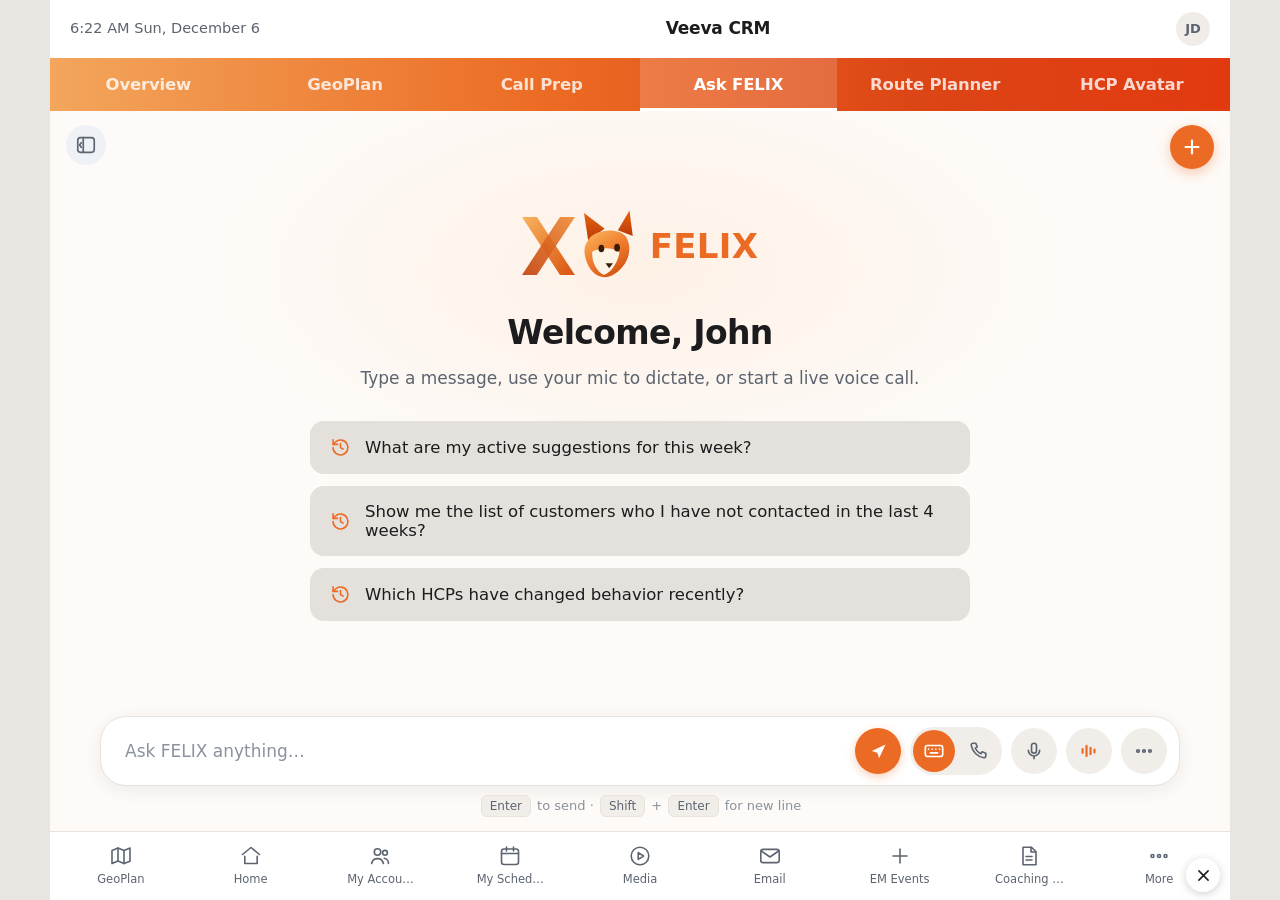
==== commit 4c66d4de: "Rebuild Ask FELIX to match the real product UI Reworked from screenshots of the live app; the previo" ====
--- a/felix-standalone.html
+++ b/felix-standalone.html
@@ -2,591 +2,553 @@
 <html lang="en">
 <head>
 <meta charset="utf-8" />
-<meta name="viewport" content="width=device-width, initial-scale=1" />
-<title>FELIX — Ask FELIX</title>
-<meta name="description" content="FELIX field assistant — a voice-driven Ask FELIX experience for pharma field teams." />
-<link rel="preconnect" href="https://fonts.googleapis.com" />
-<link rel="preconnect" href="https://fonts.gstatic.com" crossorigin />
-<link href="https://fonts.googleapis.com/css2?family=Inter:wght@400;500;600;700&display=swap" rel="stylesheet" />
+<meta name="viewport" content="width=device-width, initial-scale=1, maximum-scale=1" />
+<title>Ask FELIX — Veeva CRM</title>
+<meta name="description" content="Ask FELIX — voice agent for pharma field teams, inside Veeva CRM." />
 <style>
 /* ============================================================================
- * FELIX — Ask FELIX
+ * Ask FELIX — Veeva CRM shell
  * ==========================================================================*/
 
 :root {
-  --bg:        #070b16;
-  --bg-2:      #0b1120;
-  --surface:   #111a2e;
-  --surface-2: #16213a;
-  --line:      #1f2c47;
-  --line-soft: #182339;
-
-  --text:      #e8eefc;
-  --text-2:    #9aabc9;
-  --text-3:    #6c7f9e;
-
-  --brand:     #2f6bff;
-  --brand-2:   #22d3ee;
-  --brand-dim: rgba(47, 107, 255, .16);
-
-  --high:      #ff8a5b;
-  --high-bg:   rgba(255, 138, 91, .14);
-  --med:       #f6c453;
-  --med-bg:    rgba(246, 196, 83, .13);
-  --low:       #7fb2ff;
-  --low-bg:    rgba(127, 178, 255, .13);
-  --good:      #4ade80;
-  --good-bg:   rgba(74, 222, 128, .12);
-
-  --r:   14px;
-  --r-s: 10px;
-}
-
-* { box-sizing: border-box; }
-
-html, body {
-  height: 100%;
-  margin: 0;
-}
+  --o-light:  #F3A65C;
+  --o:        #EC6B24;
+  --o-deep:   #DC4515;
+  --o-red:    #E23A10;
+
+  --ink:      #1C1C1E;
+  --ink-2:    #5C6470;
+  --ink-3:    #8A929E;
+
+  --page:     #FDFAF7;
+  --card:     #FFFFFF;
+  --cream:    #FBF5EA;
+  --cream-ln: #EFE6D5;
+  --line:     #E7E2DC;
+  --pill:     #E4E0DC;
+
+  --green:    #22C55E;
+  --red:      #EF4444;
+
+  --hi:       #E2571C;
+  --hi-bg:    #FDECE2;
+  --md:       #C98A16;
+  --md-bg:    #FBF2DC;
+  --lo:       #4B7BC4;
+  --lo-bg:    #EAF1FB;
+}
+
+* { box-sizing: border-box; -webkit-tap-highlight-color: transparent; }
+
+html, body { height: 100%; margin: 0; }
 
 body {
+  background: #E9E6E2;
+  color: var(--ink);
+  font: 400 16px/1.5 -apple-system, BlinkMacSystemFont, "SF Pro Text", "Segoe UI", Roboto, system-ui, sans-serif;
+  -webkit-font-smoothing: antialiased;
+  display: grid;
+  place-items: center;
+}
+
+svg { width: 22px; height: 22px; fill: none; stroke: currentColor; stroke-width: 1.8; stroke-linecap: round; stroke-linejoin: round; }
+
+.device {
+  position: relative;
+  width: 100%; max-width: 1180px;
+  height: 100vh; height: 100dvh;
+  display: flex; flex-direction: column;
+  background: var(--card);
+  overflow: hidden;
+}
+
+/* ── Status bar ─────────────────────────────────────────────────── */
+
+.statusbar {
+  flex: none;
+  display: flex; align-items: center;
+  padding: 12px 20px;
+  background: #fff;
+  font-size: 14.5px;
+}
+.sb-time  { color: var(--ink-2); font-weight: 500; }
+.sb-title { flex: 1; text-align: center; font-weight: 700; font-size: 17px; letter-spacing: -.01em; }
+.sb-user  {
+  width: 34px; height: 34px; border-radius: 50%;
+  display: grid; place-items: center;
+  background: #F0EDE9; color: var(--ink-2);
+  font-size: 13px; font-weight: 600;
+}
+
+/* ── Tab bar ────────────────────────────────────────────────────── */
+
+.tabbar {
+  flex: none;
+  display: flex;
+  background: linear-gradient(90deg, var(--o-light) 0%, var(--o) 42%, var(--o-deep) 74%, var(--o-red) 100%);
+}
+.tab {
+  flex: 1;
+  padding: 17px 8px;
+  border: 0; background: none;
+  color: rgba(255,255,255,.80);
+  font: 600 16.5px -apple-system, system-ui, sans-serif;
+  letter-spacing: -.01em;
+  cursor: pointer;
+  position: relative;
+  white-space: nowrap;
+  transition: color .15s;
+}
+.tab:hover { color: #fff; }
+.tab.is-active {
+  color: #fff;
+  background: rgba(255,255,255,.17);
+  box-shadow: inset 0 -3px 0 #fff;
+}
+
+/* ── Stage ──────────────────────────────────────────────────────── */
+
+.stage {
+  position: relative;
+  flex: 1; min-height: 0;
   background:
-    radial-gradient(1100px 600px at 78% -12%, rgba(47, 107, 255, .18), transparent 62%),
-    radial-gradient(900px 520px at 6% 108%, rgba(34, 211, 238, .10), transparent 60%),
-    var(--bg);
-  color: var(--text);
-  font: 400 15px/1.55 Inter, system-ui, -apple-system, "Segoe UI", sans-serif;
-  -webkit-font-smoothing: antialiased;
-}
-
-svg { width: 20px; height: 20px; fill: none; stroke: currentColor; stroke-width: 1.7; stroke-linecap: round; stroke-linejoin: round; }
-
-/* ── Shell ──────────────────────────────────────────────────────────── */
-
-.app {
-  display: grid;
-  grid-template-columns: 68px 1fr;
-  height: 100vh;
-  height: 100dvh;
-}
-
-.rail {
-  display: flex;
-  flex-direction: column;
-  align-items: center;
-  gap: 10px;
-  padding: 16px 0;
-  background: rgba(9, 14, 26, .72);
-  border-right: 1px solid var(--line-soft);
-  backdrop-filter: blur(12px);
-}
-
-.rail-logo {
-  width: 38px; height: 38px;
-  display: grid; place-items: center;
-  border-radius: 11px;
-  background: linear-gradient(140deg, var(--brand), var(--brand-2));
-  color: #04101f;
-  font-weight: 700; font-size: 18px;
-  box-shadow: 0 6px 20px rgba(47, 107, 255, .40);
-}
-
-.rail-nav { display: flex; flex-direction: column; gap: 6px; margin-top: 18px; flex: 1; }
-
-.rail-btn {
-  width: 42px; height: 42px;
-  display: grid; place-items: center;
-  border: 0; border-radius: 11px;
-  background: transparent;
-  color: var(--text-3);
-  cursor: pointer;
-  transition: .18s;
-}
-.rail-btn:hover { color: var(--text); background: var(--surface); }
-.rail-btn.is-active { color: #fff; background: var(--brand-dim); box-shadow: inset 0 0 0 1px rgba(47, 107, 255, .38); }
-
-.rail-user {
-  width: 34px; height: 34px;
+    radial-gradient(600px 300px at 50% 22%, #FEF1E6 0%, transparent 70%),
+    var(--page);
+}
+
+.panel { display: none; height: 100%; flex-direction: column; min-height: 0; position: relative; }
+.panel.is-active { display: flex; }
+
+.placeholder { align-items: center; justify-content: center; text-align: center; color: var(--ink-3); }
+.placeholder h2 { margin: 0 0 6px; font-size: 22px; color: var(--ink); }
+.placeholder p  { margin: 0; font-size: 15px; }
+
+.collapse-btn, .new-btn {
+  position: absolute; top: 14px; z-index: 4;
+  border: 0; cursor: pointer;
   display: grid; place-items: center;
   border-radius: 50%;
-  background: var(--surface-2);
+}
+.collapse-btn { left: 16px;  width: 40px; height: 40px; background: #EEF1F6; color: var(--ink-2); }
+.new-btn      { right: 16px; width: 44px; height: 44px; background: var(--o); color: #fff;
+                box-shadow: 0 4px 12px rgba(236,107,36,.34); }
+.new-btn svg  { stroke-width: 2.4; }
+
+/* ── Scroll area ────────────────────────────────────────────────── */
+
+.ask-scroll { flex: 1; min-height: 0; overflow-y: auto; padding: 0 22px; }
+
+/* Welcome */
+.welcome {
+  min-height: 100%;
+  display: flex; flex-direction: column;
+  align-items: center; justify-content: center;
+  padding: 30px 0 20px;
+  text-align: center;
+}
+.welcome[hidden] { display: none; }
+
+.felix-logo { display: flex; align-items: center; gap: 4px; margin-bottom: 22px; }
+.fox { width: 124px; height: 80px; stroke: none; }
+.felix-word {
+  font: 700 34px -apple-system, system-ui, sans-serif;
+  letter-spacing: .01em;
+  color: var(--o);
+}
+
+.welcome-h { margin: 0 0 8px; font-size: 33px; font-weight: 700; letter-spacing: -.02em; }
+.welcome-p { margin: 0 0 30px; font-size: 17px; color: var(--ink-2); }
+
+.starters { display: flex; flex-direction: column; gap: 12px; width: min(660px, 100%); }
+.starter {
+  display: flex; align-items: center; gap: 14px;
+  padding: 16px 20px;
+  border: 0; border-radius: 14px;
+  background: var(--pill);
+  color: var(--ink);
+  font: 400 16.5px -apple-system, system-ui, sans-serif;
+  text-align: left;
+  cursor: pointer;
+  transition: background .15s;
+}
+.starter:hover { background: #DAD5D0; }
+.starter svg { flex: none; width: 21px; height: 21px; color: var(--o); }
+
+/* ── Thread ─────────────────────────────────────────────────────── */
+
+.thread { padding: 20px 0 8px; max-width: 900px; margin: 0 auto; }
+.thread[hidden] { display: none; }
+
+.msg { margin-bottom: 22px; animation: rise .28s ease both; }
+@keyframes rise { from { opacity: 0; transform: translateY(7px); } }
+
+.msg-who {
+  font-size: 11.5px; font-weight: 700; letter-spacing: .09em;
+  text-transform: uppercase; color: var(--ink-3); margin-bottom: 7px;
+}
+
+.msg-user { display: flex; justify-content: flex-end; }
+.msg-user .bubble {
+  max-width: 78%;
+  padding: 12px 17px;
+  border-radius: 20px 20px 5px 20px;
+  background: linear-gradient(135deg, var(--o), var(--o-deep));
+  color: #fff;
+  font-size: 16px;
+}
+
+.msg-felix .bubble {
+  padding: 15px 18px;
+  border-radius: 16px;
+  background: var(--cream);
+  border: 1px solid var(--cream-ln);
+  font-size: 16.5px; line-height: 1.62;
+  min-height: 20px;
+}
+.msg-felix .bubble strong { font-weight: 700; }
+
+.typing { display: inline-flex; gap: 5px; align-items: center; }
+.typing i { width: 7px; height: 7px; border-radius: 50%; background: var(--o); opacity: .4; animation: blink 1.1s infinite; }
+.typing i:nth-child(2) { animation-delay: .16s; }
+.typing i:nth-child(3) { animation-delay: .32s; }
+@keyframes blink { 0%,60%,100% { opacity: .3; transform: translateY(0); } 30% { opacity: 1; transform: translateY(-3px); } }
+
+.blocks { display: flex; flex-direction: column; gap: 11px; margin-top: 12px; }
+.blocks:empty { margin: 0; }
+
+/* ── Cards ──────────────────────────────────────────────────────── */
+
+.card, .callout { opacity: 0; transform: translateY(6px); transition: opacity .26s, transform .26s; }
+.card.in, .callout.in { opacity: 1; transform: none; }
+
+.card {
+  background: var(--card);
   border: 1px solid var(--line);
-  font-size: 12px; font-weight: 600; color: var(--text-2);
-}
-
-.main { display: flex; flex-direction: column; min-width: 0; min-height: 0; }
-
-/* ── Topbar ─────────────────────────────────────────────────────────── */
-
-.topbar {
-  display: flex;
-  align-items: center;
-  gap: 28px;
-  padding: 0 24px;
-  height: 62px;
-  border-bottom: 1px solid var(--line-soft);
-  background: rgba(9, 14, 26, .55);
-  backdrop-filter: blur(12px);
-  flex: none;
-}
-
-.brand { display: flex; align-items: baseline; gap: 7px; }
-.brand-mark { font-weight: 700; font-size: 19px; letter-spacing: .14em; }
-.brand-by { font-size: 11px; color: var(--text-3); letter-spacing: .1em; text-transform: uppercase; }
-
-.tabs { display: flex; gap: 2px; margin-left: 8px; }
-
-.tab {
-  position: relative;
-  padding: 20px 15px;
-  border: 0; background: none;
-  color: var(--text-3);
-  font: 500 14px Inter, sans-serif;
-  cursor: pointer;
-  transition: color .18s;
-}
-.tab:hover { color: var(--text-2); }
-.tab.is-active { color: var(--text); }
-.tab.is-active::after {
-  content: '';
-  position: absolute; left: 12px; right: 12px; bottom: 0;
-  height: 2px; border-radius: 2px;
-  background: linear-gradient(90deg, var(--brand), var(--brand-2));
-}
-
-.topbar-right { margin-left: auto; display: flex; align-items: center; gap: 11px; }
-.whoami { text-align: right; line-height: 1.25; }
-.whoami-name { display: block; font-size: 13px; font-weight: 600; }
-.whoami-role { display: block; font-size: 11px; color: var(--text-3); }
-.avatar {
-  width: 33px; height: 33px; border-radius: 50%;
+  border-radius: 16px;
+  padding: 16px 18px;
+  box-shadow: 0 1px 3px rgba(28,28,30,.05);
+}
+.card-title {
+  margin: 0 0 12px;
+  font-size: 11.5px; font-weight: 700; letter-spacing: .08em;
+  text-transform: uppercase; color: var(--ink-3);
+}
+
+/* HCP */
+.hcp { position: relative; overflow: hidden; padding-left: 20px; }
+.hcp::before { content: ''; position: absolute; left: 0; top: 0; bottom: 0; width: 4px; background: var(--lo); }
+.hcp.lvl-high::before   { background: var(--hi); }
+.hcp.lvl-medium::before { background: var(--md); }
+
+.hcp-head { display: flex; align-items: center; gap: 12px; }
+.hcp-av {
+  width: 42px; height: 42px; border-radius: 12px; flex: none;
   display: grid; place-items: center;
-  background: linear-gradient(140deg, var(--brand), var(--brand-2));
-  color: #04101f; font-size: 12px; font-weight: 700;
-}
-
-/* ── Panels ─────────────────────────────────────────────────────────── */
-
-.panel { display: none; flex: 1; min-height: 0; flex-direction: column; }
-.panel.is-active { display: flex; }
-
-.ask-head {
-  display: flex; align-items: flex-start; gap: 20px;
-  padding: 22px 30px 14px;
-  flex: none;
-}
-.ask-title h1 { margin: 0 0 4px; font-size: 21px; font-weight: 600; letter-spacing: -.01em; }
-.ask-title p  { margin: 0; color: var(--text-3); font-size: 13.5px; max-width: 62ch; }
-.ask-actions { margin-left: auto; display: flex; gap: 8px; }
-
-.ghost-btn {
-  display: inline-flex; align-items: center; gap: 7px;
-  padding: 8px 13px;
-  border: 1px solid var(--line);
-  border-radius: 999px;
-  background: var(--surface);
-  color: var(--text-2);
-  font: 500 12.5px Inter, sans-serif;
-  cursor: pointer;
-  transition: .18s;
-}
-.ghost-btn:hover { color: var(--text); border-color: #2b3d61; background: var(--surface-2); }
-.ghost-btn svg { width: 16px; height: 16px; }
-.ghost-btn .ico-off { display: none; }
-.ghost-btn.is-off { color: var(--text-3); }
-.ghost-btn.is-off .ico-on { display: none; }
-.ghost-btn.is-off .ico-off { display: inline; }
-
-.banner {
-  margin: 0 30px 10px;
-  padding: 11px 14px;
-  border-radius: var(--r-s);
-  background: var(--med-bg);
-  border: 1px solid rgba(246, 196, 83, .28);
-  color: #f4dfae;
-  font-size: 13px;
-}
-
-/* ── Thread ─────────────────────────────────────────────────────────── */
-
-.thread {
-  flex: 1;
-  min-height: 0;
-  overflow-y: auto;
-  padding: 6px 30px 20px;
-  scroll-behavior: smooth;
-}
-.thread::-webkit-scrollbar { width: 9px; }
-.thread::-webkit-scrollbar-thumb { background: #1c2740; border-radius: 9px; border: 2px solid transparent; background-clip: content-box; }
-
-.msg { display: flex; gap: 12px; margin: 20px 0; max-width: 940px; animation: rise .3s ease both; }
-@keyframes rise { from { opacity: 0; transform: translateY(8px); } }
-
-.msg-av {
-  flex: none;
-  width: 30px; height: 30px; border-radius: 9px;
-  display: grid; place-items: center;
-  font-size: 12px; font-weight: 700;
-}
-.msg-felix .msg-av { background: linear-gradient(140deg, var(--brand), var(--brand-2)); color: #04101f; }
-.msg-user  .msg-av { background: var(--surface-2); border: 1px solid var(--line); color: var(--text-2); }
-
-.msg-body { min-width: 0; flex: 1; }
-.msg-who  { font-size: 11px; font-weight: 600; letter-spacing: .07em; text-transform: uppercase; color: var(--text-3); margin-bottom: 5px; }
-
-.bubble { font-size: 15px; line-height: 1.62; color: var(--text); min-height: 22px; }
-.bubble strong { color: #fff; font-weight: 600; }
-
-.msg-user .bubble {
-  display: inline-block;
-  padding: 9px 14px;
-  border-radius: 4px 14px 14px 14px;
-  background: var(--surface);
-  border: 1px solid var(--line);
-  color: var(--text);
-}
-
-.bubble.typing { display: inline-flex; gap: 4px; align-items: center; padding: 8px 0; }
-.bubble.typing i { width: 6px; height: 6px; border-radius: 50%; background: var(--text-3); animation: blink 1.1s infinite; }
-.bubble.typing i:nth-child(2) { animation-delay: .16s; }
-.bubble.typing i:nth-child(3) { animation-delay: .32s; }
-@keyframes blink { 0%, 60%, 100% { opacity: .25; transform: translateY(0); } 30% { opacity: 1; transform: translateY(-3px); } }
-
-.blocks { display: flex; flex-direction: column; gap: 10px; margin-top: 12px; }
-.blocks:empty { margin: 0; }
-
-/* ── Cards ──────────────────────────────────────────────────────────── */
-
-.card, .callout {
-  opacity: 0;
-  transform: translateY(6px);
-  transition: opacity .28s, transform .28s;
-}
-.card.in, .callout.in { opacity: 1; transform: none; }
-
-.card {
-  background: linear-gradient(180deg, var(--surface), rgba(17, 26, 46, .72));
-  border: 1px solid var(--line);
-  border-radius: var(--r);
-  padding: 15px 17px;
-}
-.card-title {
-  margin: 0 0 11px;
-  font-size: 11px; font-weight: 600;
-  letter-spacing: .08em; text-transform: uppercase;
-  color: var(--text-3);
-}
-
-/* HCP card */
-.hcp { position: relative; overflow: hidden; }
-.hcp::before {
-  content: ''; position: absolute; left: 0; top: 0; bottom: 0; width: 3px;
-  background: var(--low);
-}
-.hcp.lvl-high::before   { background: var(--high); }
-.hcp.lvl-medium::before { background: var(--med); }
-.hcp.lvl-low::before    { background: var(--low); }
-
-.hcp-head { display: flex; align-items: center; gap: 11px; }
-.hcp-av {
-  width: 38px; height: 38px; border-radius: 11px; flex: none;
-  display: grid; place-items: center;
-  background: var(--surface-2); border: 1px solid var(--line);
-  font-size: 13px; font-weight: 700; color: var(--text-2);
-}
-.hcp-id h4 { margin: 0; font-size: 15.5px; font-weight: 600; }
-.hcp-id p  { margin: 1px 0 0; font-size: 12.5px; color: var(--text-3); }
+  background: var(--hi-bg); color: var(--hi);
+  font-size: 14px; font-weight: 700;
+}
+.hcp-id h4 { margin: 0; font-size: 17px; font-weight: 700; letter-spacing: -.01em; }
+.hcp-id p  { margin: 2px 0 0; font-size: 13.5px; color: var(--ink-2); }
 
 .pri {
   margin-left: auto;
-  padding: 4px 10px; border-radius: 999px;
-  font-size: 10.5px; font-weight: 700;
+  padding: 5px 11px; border-radius: 999px;
+  font-size: 10.5px; font-weight: 800;
   letter-spacing: .07em; text-transform: uppercase;
-  background: var(--low-bg); color: var(--low);
-}
-.pri-high { background: var(--high-bg); color: var(--high); }
-.pri-med, .pri-medium { background: var(--med-bg); color: var(--med); }
-.pri-low { background: var(--low-bg); color: var(--low); }
+  background: var(--lo-bg); color: var(--lo);
+}
+.pri-high { background: var(--hi-bg); color: var(--hi); }
+.pri-med, .pri-medium { background: var(--md-bg); color: var(--md); }
+.pri-low { background: var(--lo-bg); color: var(--lo); }
 
 .hcp-where {
-  display: flex; align-items: center; gap: 7px;
-  margin: 12px 0 0;
-  font-size: 12.5px; color: var(--text-2);
-}
-.hcp-where svg { width: 14px; height: 14px; color: var(--text-3); }
-.hcp-where .dot { color: var(--text-3); }
+  display: flex; align-items: center; gap: 7px; flex-wrap: wrap;
+  margin-top: 13px; font-size: 13.5px; color: var(--ink-2);
+}
+.hcp-where svg { width: 15px; height: 15px; color: var(--ink-3); }
 
 .hcp-sugg {
-  margin-top: 12px; padding: 12px 13px;
-  border-radius: var(--r-s);
-  background: rgba(47, 107, 255, .09);
-  border: 1px solid rgba(47, 107, 255, .20);
-}
-.hcp-sugg-label {
-  font-size: 10px; font-weight: 700; letter-spacing: .09em;
-  text-transform: uppercase; color: #7fa8ff;
-}
-.hcp-sugg-title { margin: 5px 0 0; font-size: 14px; font-weight: 600; }
-.hcp-sugg-why   { margin: 4px 0 0; font-size: 12.5px; color: var(--text-2); line-height: 1.5; }
-
-.hcp-meta { display: grid; grid-template-columns: repeat(auto-fit, minmax(150px, 1fr)); gap: 10px; margin: 13px 0 0; }
-.hcp-meta dt { font-size: 10.5px; letter-spacing: .06em; text-transform: uppercase; color: var(--text-3); }
-.hcp-meta dd { margin: 3px 0 0; font-size: 12.5px; color: var(--text); }
-
-.tags { display: flex; flex-wrap: wrap; gap: 6px; margin-top: 12px; }
-.tag {
-  padding: 3px 9px; border-radius: 999px;
-  background: var(--surface-2); border: 1px solid var(--line);
-  font-size: 11px; color: var(--text-2);
-}
-
-/* Key/value */
-.kv { margin: 0; display: flex; flex-direction: column; gap: 0; }
-.kv > div {
-  display: grid; grid-template-columns: 150px 1fr; gap: 14px;
-  padding: 8px 0;
-  border-bottom: 1px solid var(--line-soft);
-}
+  margin-top: 13px; padding: 13px 15px;
+  border-radius: 12px;
+  background: var(--hi-bg);
+  border: 1px solid #F8D9C6;
+}
+.hcp-sugg-label { font-size: 10.5px; font-weight: 800; letter-spacing: .09em; text-transform: uppercase; color: var(--hi); }
+.hcp-sugg-title { margin: 6px 0 0; font-size: 15.5px; font-weight: 700; }
+.hcp-sugg-why   { margin: 5px 0 0; font-size: 13.5px; color: var(--ink-2); line-height: 1.52; }
+
+.hcp-meta { display: grid; grid-template-columns: repeat(auto-fit, minmax(158px, 1fr)); gap: 12px; margin: 14px 0 0; }
+.hcp-meta dt { font-size: 10.5px; letter-spacing: .06em; text-transform: uppercase; color: var(--ink-3); font-weight: 700; }
+.hcp-meta dd { margin: 4px 0 0; font-size: 13.5px; }
+
+.tags { display: flex; flex-wrap: wrap; gap: 7px; margin-top: 13px; }
+.tag { padding: 4px 11px; border-radius: 999px; background: #F4F1ED; border: 1px solid var(--line); font-size: 12px; color: var(--ink-2); }
+
+/* Rx bars */
+.rx { display: flex; flex-direction: column; gap: 11px; }
+.rx-row { display: grid; grid-template-columns: 120px 1fr 52px; align-items: center; gap: 12px; }
+.rx-name { font-size: 13.5px; font-weight: 600; }
+.rx-track { height: 9px; border-radius: 999px; background: #F0ECE7; overflow: hidden; }
+.rx-fill  { height: 100%; border-radius: 999px; background: linear-gradient(90deg, var(--o-light), var(--o)); }
+.rx-row.is-comp .rx-fill { background: #C9CFD8; }
+.rx-val { font-size: 13px; font-weight: 700; text-align: right; font-variant-numeric: tabular-nums; }
+
+/* KV */
+.kv { margin: 0; }
+.kv > div { display: grid; grid-template-columns: 165px 1fr; gap: 14px; padding: 9px 0; border-bottom: 1px solid #F2EFEA; }
 .kv > div:last-child { border-bottom: 0; padding-bottom: 0; }
-.kv dt { font-size: 12px; color: var(--text-3); }
-.kv dd { margin: 0; font-size: 13.5px; }
+.kv dt { font-size: 13px; color: var(--ink-3); }
+.kv dd { margin: 0; font-size: 14.5px; }
 
 /* Lists */
-.bullets, .checks { margin: 0; padding: 0; list-style: none; display: flex; flex-direction: column; gap: 9px; }
-.bullets li, .checks li { position: relative; padding-left: 24px; font-size: 13.5px; color: var(--text); line-height: 1.55; }
-.bullets li::before {
-  content: ''; position: absolute; left: 7px; top: 8px;
-  width: 6px; height: 6px; border-radius: 50%; background: var(--brand-2);
-}
-.checks li::before {
-  content: '✓'; position: absolute; left: 3px; top: -1px;
-  color: var(--good); font-size: 13px; font-weight: 700;
-}
+.bullets, .checks { margin: 0; padding: 0; list-style: none; display: flex; flex-direction: column; gap: 10px; }
+.bullets li, .checks li { position: relative; padding-left: 25px; font-size: 14.5px; line-height: 1.55; }
+.bullets li::before { content: ''; position: absolute; left: 7px; top: 9px; width: 7px; height: 7px; border-radius: 50%; background: var(--o); }
+.checks li::before { content: '✓'; position: absolute; left: 2px; top: -1px; color: var(--green); font-weight: 800; }
 
 /* Slots */
-.slots { margin: 0; padding: 0; list-style: none; display: flex; flex-direction: column; gap: 8px; }
-.slot {
-  display: flex; align-items: center; gap: 12px;
-  padding: 10px 12px; border-radius: var(--r-s);
-  background: var(--surface-2); border: 1px solid var(--line);
-}
-.slot-time  { font-weight: 600; font-size: 13.5px; min-width: 118px; }
-.slot-label { font-size: 12.5px; color: var(--text-2); flex: 1; }
-.slot-status {
-  padding: 3px 9px; border-radius: 999px;
-  font-size: 10px; font-weight: 700; letter-spacing: .07em; text-transform: uppercase;
-}
-.slot-open   .slot-status { background: var(--good-bg); color: var(--good); }
-.slot-tight  .slot-status { background: var(--med-bg);  color: var(--med); }
-.slot-closed .slot-status { background: rgba(140,160,190,.12); color: var(--text-3); }
-.slot-closed { opacity: .62; }
+.slots { margin: 0; padding: 0; list-style: none; display: flex; flex-direction: column; gap: 9px; }
+.slot { display: flex; align-items: center; gap: 12px; padding: 12px 14px; border-radius: 12px; background: #FAF8F5; border: 1px solid var(--line); }
+.slot-time { font-weight: 700; font-size: 14.5px; min-width: 128px; }
+.slot-label { font-size: 13.5px; color: var(--ink-2); flex: 1; }
+.slot-status { padding: 4px 10px; border-radius: 999px; font-size: 10px; font-weight: 800; letter-spacing: .07em; text-transform: uppercase; }
+.slot-open .slot-status   { background: #E7F8EE; color: #17864A; }
+.slot-tight .slot-status  { background: var(--md-bg); color: var(--md); }
+.slot-closed .slot-status { background: #F1EFEC; color: var(--ink-3); }
+.slot-closed { opacity: .6; }
 
 /* Note */
 .note-body {
-  margin: 0;
-  padding: 13px 14px;
-  border-radius: var(--r-s);
-  background: rgba(5, 9, 18, .55);
-  border: 1px solid var(--line-soft);
-  font: 400 13px/1.65 ui-monospace, "SF Mono", Menlo, Consolas, monospace;
-  color: var(--text);
-  white-space: pre-wrap;
-  overflow-x: auto;
+  margin: 0; padding: 14px 16px;
+  border-radius: 12px; background: #FAF8F5; border: 1px solid var(--line);
+  font: 400 13.5px/1.65 ui-monospace, "SF Mono", Menlo, Consolas, monospace;
+  white-space: pre-wrap; overflow-x: auto;
 }
 
 /* Callout */
 .callout {
-  padding: 11px 14px 11px 15px;
-  border-radius: var(--r-s);
-  border-left: 3px solid var(--brand-2);
-  background: rgba(34, 211, 238, .08);
-  font-size: 13px; color: var(--text-2); line-height: 1.55;
-}
-.callout-warn { border-left-color: var(--med);  background: var(--med-bg);  color: #f2ddb2; }
-.callout-good { border-left-color: var(--good); background: var(--good-bg); color: #b6efcb; }
-
-/* ── Composer ───────────────────────────────────────────────────────── */
+  padding: 12px 15px; border-radius: 12px;
+  border-left: 4px solid var(--o);
+  background: #FEF4EC; font-size: 14px; color: var(--ink-2); line-height: 1.55;
+}
+.callout-warn { border-left-color: var(--md); background: var(--md-bg); color: #7A5A10; }
+.callout-good { border-left-color: var(--green); background: #EDFAF2; color: #16653C; }
+
+/* ── Composer ───────────────────────────────────────────────────── */
+
+.composer-wrap { flex: none; padding: 10px 22px 14px; }
 
 .composer {
+  display: flex; align-items: center; gap: 9px;
+  padding: 10px 12px 10px 22px;
+  border-radius: 26px;
+  background: var(--card);
+  border: 1px solid var(--line);
+  box-shadow: 0 4px 18px rgba(28,28,30,.07);
+  max-width: 1080px; margin: 0 auto;
+}
+#input {
+  flex: 1; min-width: 0;
+  border: 0; outline: none; background: none;
+  font: 400 17px -apple-system, system-ui, sans-serif;
+  color: var(--ink);
+}
+#input::placeholder { color: var(--ink-3); }
+
+.cbtn {
   flex: none;
-  padding: 14px 30px 18px;
-  border-top: 1px solid var(--line-soft);
-  background: rgba(9, 14, 26, .70);
-  backdrop-filter: blur(12px);
-}
-
-.chips { display: flex; flex-wrap: wrap; gap: 7px; margin-bottom: 12px; }
-.chips:empty { margin: 0; }
-.chip {
-  padding: 7px 13px;
-  border-radius: 999px;
+  width: 46px; height: 46px; border-radius: 50%;
+  border: 0; cursor: pointer;
+  display: grid; place-items: center;
+  background: #F1EEEA; color: var(--ink-2);
+  transition: .15s;
+}
+.cbtn:hover { background: #E6E2DD; }
+.cbtn.send { background: var(--o); color: #fff; box-shadow: 0 3px 10px rgba(236,107,36,.32); }
+.cbtn.send svg { fill: currentColor; stroke: none; width: 21px; height: 21px; }
+.cbtn.send:hover { background: var(--o-deep); }
+
+.cgroup { display: flex; align-items: center; gap: 2px; padding: 3px; border-radius: 999px; background: #F1EEEA; }
+.cgroup .cbtn { width: 42px; height: 42px; background: transparent; }
+.cgroup .cbtn.is-on { background: var(--o); color: #fff; }
+.cgroup .cbtn:not(.is-on):hover { background: #E2DED9; }
+
+.cbtn.wave .bars { stroke: var(--o); stroke-width: 2.4; }
+.cbtn.mic.is-live { background: var(--o); color: #fff; animation: micpulse 1.2s infinite; }
+@keyframes micpulse { 0%,100% { box-shadow: 0 0 0 0 rgba(236,107,36,.5); } 70% { box-shadow: 0 0 0 12px rgba(236,107,36,0); } }
+
+.hint { margin: 9px 0 0; text-align: center; font-size: 13px; color: var(--ink-3); }
+.hint kbd {
+  display: inline-block; padding: 3px 8px; margin: 0 2px;
+  border-radius: 6px; background: #F1EEEA; border: 1px solid var(--line);
+  font: 500 12px -apple-system, system-ui, sans-serif; color: var(--ink-2);
+}
+
+/* ── Live call overlay ──────────────────────────────────────────── */
+
+.call {
+  position: absolute; inset: 0; z-index: 10;
+  display: flex; flex-direction: column; align-items: center;
+  padding: 26px 22px 22px;
+  background:
+    radial-gradient(560px 340px at 50% 26%, #FDEADC 0%, transparent 72%),
+    var(--page);
+  animation: fade .25s ease both;
+}
+.call[hidden] { display: none; }
+@keyframes fade { from { opacity: 0; } }
+
+.orb-wrap { position: relative; width: 250px; height: 250px; display: grid; place-items: center; flex: none; }
+
+.orb-glow { position: absolute; border-radius: 50%; background: radial-gradient(circle, rgba(242,101,34,.26), transparent 68%); }
+.g1 { inset: 30px; }
+.g2 { inset: 8px;  background: radial-gradient(circle, rgba(242,101,34,.17), transparent 70%); }
+.g3 { inset: -14px; background: radial-gradient(circle, rgba(242,101,34,.10), transparent 72%); }
+
+.orb {
+  position: relative;
+  width: 148px; height: 148px; border-radius: 50%;
+  border: 0; cursor: pointer;
+  display: grid; place-items: center;
+  background: radial-gradient(circle at 38% 32%, #FF9A45, var(--o) 55%, #E4560F);
+  color: #fff;
+  box-shadow: 0 10px 34px rgba(236,107,36,.42);
+}
+.orb svg { width: 56px; height: 56px; stroke-width: 1.7; }
+.orb .orb-speak  { fill: currentColor; stroke: currentColor; }
+.orb .orb-listen { display: none; }
+
+.call.is-listening:not(.is-speaking) .orb .orb-speak  { display: none; }
+.call.is-listening:not(.is-speaking) .orb .orb-listen { display: block; fill: none; }
+.call.is-listening .orb { background: radial-gradient(circle at 38% 32%, #FFB37A, #F0873F 55%, #D9631E); }
+
+.call.is-speaking .g1 { animation: g 2s ease-in-out infinite; }
+.call.is-speaking .g2 { animation: g 2s ease-in-out infinite .25s; }
+.call.is-speaking .g3 { animation: g 2s ease-in-out infinite .5s; }
+@keyframes g { 0%,100% { transform: scale(1); opacity: .85; } 50% { transform: scale(1.1); opacity: 1; } }
+
+.call.is-listening .orb-wrap { transform: scale(calc(1 + var(--level, 0) * .08)); transition: transform .1s; }
+
+.call-state { margin: 4px 0 5px; font-size: 32px; font-weight: 700; letter-spacing: -.02em; text-align: center; }
+.call-sub   { margin: 0 0 22px; font-size: 16.5px; color: var(--ink-2); }
+
+.live { width: min(900px, 100%); flex: 1; min-height: 0; display: flex; flex-direction: column; }
+.live-head {
+  display: flex; align-items: center; gap: 9px;
+  font-size: 13px; font-weight: 700; letter-spacing: .11em;
+  color: var(--ink-2); margin-bottom: 10px;
+}
+.live-dot { width: 9px; height: 9px; border-radius: 50%; background: var(--green); box-shadow: 0 0 0 3px rgba(34,197,94,.18); }
+
+.live-box {
+  flex: 1; min-height: 0; overflow-y: auto;
+  padding: 16px;
+  border-radius: 16px;
+  background: rgba(255,255,255,.6);
   border: 1px solid var(--line);
-  background: var(--surface);
-  color: var(--text-2);
-  font: 400 12.5px Inter, sans-serif;
+}
+.live-turn { margin-bottom: 14px; }
+.live-turn:last-child { margin-bottom: 0; }
+.live-role { font-size: 11.5px; font-weight: 700; letter-spacing: .09em; color: var(--ink-3); margin-bottom: 6px; }
+.live-text {
+  padding: 14px 17px; border-radius: 14px;
+  background: var(--cream); border: 1px solid var(--cream-ln);
+  font-size: 16.5px; line-height: 1.6;
+}
+.live-turn.you .live-text { background: #F2F5FA; border-color: #E2E8F2; }
+.live-turn.interim .live-text { color: var(--ink-3); font-style: italic; }
+
+.call-controls { flex: none; display: flex; align-items: center; gap: 18px; margin-top: 20px; }
+.call-mic {
+  width: 62px; height: 62px; border-radius: 50%;
+  border: 0; cursor: pointer; display: grid; place-items: center;
+  background: #E7E3DE; color: var(--ink-2);
+  transition: .15s;
+}
+.call-mic svg { width: 25px; height: 25px; }
+.call-mic.is-muted { background: #F6D5D5; color: var(--red); }
+.call-mic.is-muted::after {
+  content: ''; position: absolute; width: 30px; height: 2px;
+  background: var(--red); transform: rotate(-45deg); border-radius: 2px;
+}
+.call-mic { position: relative; }
+
+.end-call {
+  display: inline-flex; align-items: center; gap: 11px;
+  padding: 19px 34px; border: 0; border-radius: 999px;
+  background: var(--red); color: #fff;
+  font: 600 19px -apple-system, system-ui, sans-serif;
   cursor: pointer;
-  text-align: left;
-  max-width: 100%;
-  transition: .16s;
-  animation: rise .26s ease both;
-}
-.chip:hover { color: var(--text); border-color: rgba(47,107,255,.5); background: var(--brand-dim); }
-
-.composer-row { display: flex; align-items: center; gap: 14px; }
-
-/* Mic orb */
-.mic {
-  --level: 0;
-  position: relative;
+  box-shadow: 0 5px 16px rgba(239,68,68,.34);
+  transition: .15s;
+}
+.end-call:hover { background: #DC2626; }
+.end-call svg { width: 23px; height: 23px; }
+
+/* ── Bottom nav ─────────────────────────────────────────────────── */
+
+.bottomnav {
   flex: none;
-  width: 54px; height: 54px;
-  border: 0; border-radius: 50%;
-  background: linear-gradient(140deg, var(--brand), var(--brand-2));
-  color: #04101f;
-  cursor: pointer;
-  display: grid; place-items: center;
-  box-shadow: 0 6px 22px rgba(47, 107, 255, .38);
-  transition: transform .12s;
-}
-.mic:hover { transform: scale(1.04); }
-.mic:active { transform: scale(.96); }
-.mic svg { width: 23px; height: 23px; stroke-width: 1.9; }
-.mic .stop-ico { display: none; fill: currentColor; stroke: none; }
-.mic.is-listening .mic-ico  { display: none; }
-.mic.is-listening .stop-ico { display: block; }
-.mic.is-listening { background: linear-gradient(140deg, #ff5f8f, #ff8a5b); box-shadow: 0 6px 26px rgba(255, 95, 143, .45); }
-
-.mic-ring {
-  position: absolute; inset: 0;
-  border-radius: 50%;
-  border: 1.5px solid rgba(47, 107, 255, .55);
-  opacity: 0;
-  pointer-events: none;
-}
-.mic.is-listening .mic-ring {
-  border-color: rgba(255, 95, 143, .55);
-  opacity: 1;
-  transform: scale(calc(1 + var(--level) * .55));
-  transition: transform .09s ease-out;
-}
-.mic.is-listening .r2 { transform: scale(calc(1.18 + var(--level) * .75)); opacity: .55; }
-.mic.is-listening .r3 { transform: scale(calc(1.38 + var(--level) * .95)); opacity: .28; }
-
-body.is-speaking .mic { animation: pulse 1.5s ease-in-out infinite; }
-@keyframes pulse {
-  0%, 100% { box-shadow: 0 6px 22px rgba(47, 107, 255, .38); }
-  50%      { box-shadow: 0 6px 34px rgba(34, 211, 238, .60); }
-}
-
-.input-wrap {
+  display: flex;
+  padding: 8px 6px 10px;
+  background: #fff;
+  border-top: 1px solid var(--line);
+}
+.bottomnav button {
   flex: 1;
-  display: flex; align-items: center; gap: 8px;
-  padding: 6px 6px 6px 18px;
-  border-radius: 999px;
-  background: var(--surface);
-  border: 1px solid var(--line);
-  transition: border-color .18s;
-}
-.input-wrap:focus-within { border-color: rgba(47, 107, 255, .55); }
-
-#input {
-  flex: 1;
-  border: 0; background: none; outline: none;
-  color: var(--text);
-  font: 400 14.5px Inter, sans-serif;
-  min-width: 0;
-}
-#input::placeholder { color: var(--text-3); }
-
-.send {
-  flex: none;
-  width: 38px; height: 38px; border-radius: 50%;
-  border: 0; background: var(--surface-2);
-  color: var(--text-2);
-  display: grid; place-items: center;
-  cursor: pointer; transition: .16s;
-}
-.send:hover { background: var(--brand); color: #04101f; }
-.send svg { width: 17px; height: 17px; fill: currentColor; stroke: none; }
-
-.status { display: flex; align-items: center; gap: 8px; margin-top: 11px; font-size: 12px; color: var(--text-3); }
-.status-dot { width: 7px; height: 7px; border-radius: 50%; background: var(--text-3); flex: none; }
-.status.is-listening .status-dot { background: #ff5f8f; box-shadow: 0 0 0 0 rgba(255,95,143,.6); animation: ping 1.1s infinite; }
-.status.is-speaking  .status-dot { background: var(--brand-2); animation: ping 1.4s infinite; }
-.status.is-thinking  .status-dot { background: var(--med); animation: ping 1s infinite; }
-.status.is-listening .status-text { color: #ff9ab5; }
-@keyframes ping {
-  0%   { box-shadow: 0 0 0 0 currentColor; opacity: 1; }
-  100% { box-shadow: 0 0 0 7px transparent; opacity: .55; }
-}
-
-/* ── Other tabs ─────────────────────────────────────────────────────── */
-
-.day, .sugg-list, .cust-list {
-  margin: 0; padding: 0 30px 30px;
-  list-style: none;
-  overflow-y: auto;
-  display: flex; flex-direction: column; gap: 10px;
-  max-width: 900px;
-}
-
-.day-item {
-  display: flex; gap: 16px; align-items: flex-start;
-  padding: 14px 16px;
-  border-radius: var(--r);
-  background: var(--surface);
-  border: 1px solid var(--line);
-}
-.day-time { font-variant-numeric: tabular-nums; font-weight: 600; font-size: 13px; color: var(--text-2); min-width: 46px; }
-.day-body { font-size: 14px; }
-.day-note { display: block; font-size: 12.5px; color: var(--text-3); margin-top: 3px; }
-.day-item.is-done { opacity: .6; }
-.day-item.is-now  { border-color: rgba(47,107,255,.45); background: linear-gradient(180deg, rgba(47,107,255,.10), var(--surface)); }
-
-.sugg {
-  padding: 16px 18px;
-  border-radius: var(--r);
-  background: var(--surface);
-  border: 1px solid var(--line);
-}
-.sugg .pri { margin: 0 0 9px; display: inline-block; }
-.sugg h3 { margin: 0 0 6px; font-size: 15px; font-weight: 600; }
-.sugg p  { margin: 0 0 8px; font-size: 13px; color: var(--text-2); line-height: 1.55; }
-.sugg-meta { font-size: 11.5px; color: var(--text-3); }
-
-.cust {
-  display: flex; align-items: center; gap: 14px;
-  padding: 14px 18px;
-  border-radius: var(--r);
-  background: var(--surface);
-  border: 1px solid var(--line);
-}
-.cust-av {
-  width: 38px; height: 38px; border-radius: 11px; flex: none;
-  display: grid; place-items: center;
-  background: var(--surface-2); border: 1px solid var(--line);
-  font-size: 12.5px; font-weight: 700; color: var(--text-2);
-}
-.cust strong { display: block; font-size: 14.5px; }
-.cust span   { display: block; font-size: 12.5px; color: var(--text-2); }
-.cust .cust-loc { font-size: 12px; color: var(--text-3); }
-.cust .pri { margin-left: auto; }
-
-/* ── Responsive ─────────────────────────────────────────────────────── */
-
-@media (max-width: 880px) {
-  .app { grid-template-columns: 1fr; }
-  .rail { display: none; }
-  .topbar { gap: 12px; height: auto; flex-wrap: wrap; padding: 10px 16px; }
-  .tabs { order: 3; width: 100%; overflow-x: auto; margin: 0; }
-  .tab { padding: 12px 11px; white-space: nowrap; }
-  .whoami { display: none; }
-  .ask-head { padding: 16px 16px 10px; flex-wrap: wrap; }
-  .ask-actions { margin-left: 0; }
-  .thread, .composer { padding-left: 16px; padding-right: 16px; }
-  .banner { margin: 0 16px 10px; }
-  .day, .sugg-list, .cust-list { padding-left: 16px; padding-right: 16px; }
+  display: flex; flex-direction: column; align-items: center; gap: 4px;
+  padding: 4px 2px;
+  border: 0; background: none; cursor: pointer;
+  color: var(--ink-2);
+  font: 400 11.5px -apple-system, system-ui, sans-serif;
+}
+.bottomnav button:hover { color: var(--o); }
+.bottomnav svg { width: 24px; height: 24px; stroke-width: 1.6; }
+.bottomnav span { white-space: nowrap; overflow: hidden; text-overflow: ellipsis; max-width: 100%; }
+
+.dismiss {
+  position: absolute; right: 10px; bottom: 8px;
+  width: 34px; height: 34px; border-radius: 50%;
+  border: 0; background: #fff; color: var(--ink);
+  box-shadow: 0 2px 10px rgba(0,0,0,.18);
+  display: grid; place-items: center; cursor: pointer;
+}
+.dismiss svg { width: 17px; height: 17px; stroke-width: 2.2; }
+
+/* ── Banner ─────────────────────────────────────────────────────── */
+
+.banner {
+  margin: 0 22px 8px;
+  padding: 11px 15px;
+  border-radius: 12px;
+  background: var(--md-bg);
+  border: 1px solid #EFDCAF;
+  color: #7A5A10;
+  font-size: 13.5px;
+}
+
+/* ── Responsive ─────────────────────────────────────────────────── */
+
+@media (max-width: 820px) {
+  .tab { font-size: 13px; padding: 14px 4px; }
+  .sb-title { font-size: 15px; }
+  .welcome-h { font-size: 26px; }
+  .welcome-p { font-size: 15px; }
+  .fox { width: 84px; height: 68px; }
+  .felix-word { font-size: 27px; }
+  .ask-scroll, .composer-wrap { padding-left: 12px; padding-right: 12px; }
+  .composer { padding-left: 16px; gap: 6px; }
+  .cbtn { width: 42px; height: 42px; }
+  .cgroup .cbtn { width: 38px; height: 38px; }
+  .cbtn.more, .cbtn.kb { display: none; }
+  .call-state { font-size: 25px; }
+  .orb-wrap { width: 190px; height: 190px; }
+  .orb { width: 116px; height: 116px; }
+  .orb svg { width: 44px; height: 44px; }
+  .end-call { padding: 16px 26px; font-size: 17px; }
+  .bottomnav span { font-size: 10px; }
   .kv > div { grid-template-columns: 1fr; gap: 2px; }
+  .rx-row { grid-template-columns: 96px 1fr 44px; }
 }
 
 @media (prefers-reduced-motion: reduce) {
@@ -598,691 +560,737 @@
 </head>
 <body>
 
-<div class="app">
-
-  <!-- ── Left rail ───────────────────────────────────────────── -->
-  <aside class="rail">
-    <div class="rail-logo" title="FELIX">F</div>
-    <nav class="rail-nav">
-      <button class="rail-btn" data-tab="my-day"      title="My Day">
-        <svg viewBox="0 0 24 24"><path d="M8 2v3M16 2v3M3 9h18M5 5h14a2 2 0 0 1 2 2v12a2 2 0 0 1-2 2H5a2 2 0 0 1-2-2V7a2 2 0 0 1 2-2z"/></svg>
+<div class="device">
+
+  <!-- ── Status bar ─────────────────────────────────────────────── -->
+  <div class="statusbar">
+    <span class="sb-time" id="sb-time">5:21 PM Sat, September 5</span>
+    <span class="sb-title">Veeva CRM</span>
+    <span class="sb-user">JD</span>
+  </div>
+
+  <!-- ── Orange tab bar ─────────────────────────────────────────── -->
+  <nav class="tabbar" role="tablist">
+    <button class="tab" role="tab" data-tab="overview">Overview</button>
+    <button class="tab" role="tab" data-tab="geoplan">GeoPlan</button>
+    <button class="tab" role="tab" data-tab="callprep">Call Prep</button>
+    <button class="tab is-active" role="tab" data-tab="ask">Ask FELIX</button>
+    <button class="tab" role="tab" data-tab="route">Route Planner</button>
+    <button class="tab" role="tab" data-tab="avatar">HCP Avatar</button>
+  </nav>
+
+  <!-- ── Stage ──────────────────────────────────────────────────── -->
+  <div class="stage">
+
+    <!-- ══ Ask FELIX ══════════════════════════════════════════════ -->
+    <section class="panel is-active" id="panel-ask">
+
+      <button class="collapse-btn" title="Collapse panel" aria-label="Collapse panel">
+        <svg viewBox="0 0 24 24"><rect x="3" y="4" width="18" height="16" rx="3"/><path d="M9 4v16M6.8 9.5 5 12l1.8 2.5"/></svg>
       </button>
-      <button class="rail-btn is-active" data-tab="ask" title="Ask FELIX">
-        <svg viewBox="0 0 24 24"><path d="M12 3a4 4 0 0 1 4 4v4a4 4 0 0 1-8 0V7a4 4 0 0 1 4-4z"/><path d="M5 11a7 7 0 0 0 14 0M12 18v3"/></svg>
+      <button class="new-btn" id="btn-new" title="New conversation" aria-label="New conversation">
+        <svg viewBox="0 0 24 24"><path d="M12 5v14M5 12h14"/></svg>
       </button>
-      <button class="rail-btn" data-tab="suggestions" title="Suggestions">
-        <svg viewBox="0 0 24 24"><path d="M12 2a7 7 0 0 0-4 12.7V17a1 1 0 0 0 1 1h6a1 1 0 0 0 1-1v-2.3A7 7 0 0 0 12 2z"/><path d="M9 21h6"/></svg>
-      </button>
-      <button class="rail-btn" data-tab="customers"   title="Customers">
-        <svg viewBox="0 0 24 24"><path d="M16 21v-2a4 4 0 0 0-4-4H6a4 4 0 0 0-4 4v2"/><circle cx="9" cy="7" r="4"/><path d="M22 21v-2a4 4 0 0 0-3-3.87"/></svg>
-      </button>
-    </nav>
-    <div class="rail-user" title="Jordan Ellis">JE</div>
-  </aside>
-
-  <!-- ── Main ────────────────────────────────────────────────── -->
-  <main class="main">
-
-    <header class="topbar">
-      <div class="brand">
-        <span class="brand-mark">FELIX</span>
-        <span class="brand-by">by ZS</span>
+
+      <div class="ask-scroll" id="ask-scroll">
+
+        <!-- Welcome state -->
+        <div class="welcome" id="welcome">
+          <div class="felix-logo">
+            <svg viewBox="0 0 150 96" class="fox" aria-hidden="true">
+              <defs>
+                <linearGradient id="xa" x1="0" y1="0" x2="1" y2="1">
+                  <stop offset="0" stop-color="#F9B45E"/><stop offset="1" stop-color="#D9520F"/>
+                </linearGradient>
+                <linearGradient id="xb" x1="1" y1="0" x2="0" y2="1">
+                  <stop offset="0" stop-color="#F08A34"/><stop offset="1" stop-color="#C13F09"/>
+                </linearGradient>
+                <linearGradient id="fur" x1=".2" y1="0" x2=".8" y2="1">
+                  <stop offset="0" stop-color="#FBB059"/><stop offset=".5" stop-color="#EE7A2A"/><stop offset="1" stop-color="#CE4E10"/>
+                </linearGradient>
+                <linearGradient id="ear" x1="0" y1="0" x2="0" y2="1">
+                  <stop offset="0" stop-color="#E8620F"/><stop offset="1" stop-color="#B93B08"/>
+                </linearGradient>
+              </defs>
+
+              <!-- X -->
+              <path d="M0 13 H18 L64 83 H46 Z" fill="url(#xa)"/>
+              <path d="M46 13 H64 L18 83 H0 Z" fill="url(#xb)" opacity=".9"/>
+
+              <!-- Ears -->
+              <path d="M80 41 L75 8 L100 27 Z"   fill="url(#ear)"/>
+              <path d="M116 29 L130 5 L134 36 Z" fill="url(#ear)"/>
+
+              <!-- Head -->
+              <path d="M80 41 C 87 27, 118 25, 126 37 C 136 55, 125 76, 108 84
+                       C 94 90, 81 79, 77 63 C 74 53, 76 47, 80 41 Z" fill="url(#fur)"/>
+
+              <!-- Muzzle -->
+              <path d="M85 55 C 95 49, 110 49, 118 56 C 115 71, 106 81, 99 83
+                       C 90 79, 84 67, 85 55 Z" fill="#FDF4E6"/>
+
+              <!-- Face -->
+              <ellipse cx="96"  cy="51" rx="3.5" ry="4.6" fill="#3A1B08"/>
+              <ellipse cx="115" cy="50" rx="3.5" ry="4.6" fill="#3A1B08"/>
+              <path d="M101 69 H110 L105.5 75 Z" fill="#3A1B08"/>
+            </svg>
+            <span class="felix-word">FELIX</span>
+          </div>
+
+          <h1 class="welcome-h">Welcome, John</h1>
+          <p class="welcome-p">Type a message, use your mic to dictate, or start a live voice call.</p>
+
+          <div class="starters" id="starters"></div>
+        </div>
+
+        <!-- Conversation -->
+        <div class="thread" id="thread" aria-live="polite"></div>
       </div>
 
-      <div class="tabs" role="tablist">
-        <button class="tab is-active" role="tab" data-tab="ask">Ask FELIX</button>
-        <button class="tab" role="tab" data-tab="my-day">My Day</button>
-        <button class="tab" role="tab" data-tab="suggestions">Suggestions</button>
-        <button class="tab" role="tab" data-tab="customers">Customers</button>
-      </div>
-
-      <div class="topbar-right">
-        <div class="whoami">
-          <span class="whoami-name">Jordan Ellis</span>
-          <span class="whoami-role">Cardiovascular · Northeast</span>
-        </div>
-        <div class="avatar">JE</div>
-      </div>
-    </header>
-
-    <!-- ── Ask FELIX ─────────────────────────────────────────── -->
-    <section class="panel is-active" id="panel-ask">
-
-      <div class="ask-head">
-        <div class="ask-title">
-          <h1>Ask FELIX</h1>
-          <p>Talk to FELIX between calls. Ask about nearby customers, active suggestions, or log a visit.</p>
-        </div>
-        <div class="ask-actions">
-          <button class="ghost-btn" id="btn-voice" aria-pressed="true" title="Toggle FELIX's voice">
-            <svg viewBox="0 0 24 24" class="ico-on"><path d="M11 5 6 9H2v6h4l5 4V5z"/><path d="M15.5 8.5a5 5 0 0 1 0 7M19 5a9 9 0 0 1 0 14"/></svg>
-            <svg viewBox="0 0 24 24" class="ico-off"><path d="M11 5 6 9H2v6h4l5 4V5z"/><path d="m23 9-6 6M17 9l6 6"/></svg>
-            <span class="ghost-label">Voice on</span>
+      <!-- Composer -->
+      <div class="composer-wrap">
+        <form class="composer" id="form" autocomplete="off">
+          <input id="input" type="text" placeholder="Ask FELIX anything…" aria-label="Message FELIX" />
+
+          <button class="cbtn send" type="submit" title="Send" aria-label="Send">
+            <svg viewBox="0 0 24 24"><path d="M4.4 11.3 20 4l-7.3 15.6-2-6.3z"/></svg>
           </button>
-          <button class="ghost-btn" id="btn-restart" title="Start the conversation over">
-            <svg viewBox="0 0 24 24"><path d="M3 12a9 9 0 1 0 3-6.7L3 8"/><path d="M3 3v5h5"/></svg>
-            <span class="ghost-label">Restart</span>
+
+          <span class="cgroup">
+            <button class="cbtn kb is-on" type="button" title="Keyboard" aria-label="Keyboard">
+              <svg viewBox="0 0 24 24"><rect x="2.5" y="6" width="19" height="12" rx="2.5"/><path d="M6 10h.01M10 10h.01M14 10h.01M18 10h.01M8 14h8"/></svg>
+            </button>
+            <button class="cbtn phone" type="button" id="btn-call" title="Start a live voice call" aria-label="Start a live voice call">
+              <svg viewBox="0 0 24 24"><path d="M6.6 3.5h3l1.5 4-2 1.5a12 12 0 0 0 5.9 5.9l1.5-2 4 1.5v3a2 2 0 0 1-2.2 2A16.5 16.5 0 0 1 4.6 5.7a2 2 0 0 1 2-2.2z"/></svg>
+            </button>
+          </span>
+
+          <button class="cbtn mic" type="button" id="btn-dictate" title="Dictate" aria-label="Dictate">
+            <svg viewBox="0 0 24 24"><path d="M12 3.5a2.7 2.7 0 0 1 2.7 2.7v5.4a2.7 2.7 0 0 1-5.4 0V6.2A2.7 2.7 0 0 1 12 3.5z"/><path d="M5.8 11.2a6.2 6.2 0 0 0 12.4 0M12 17.4v3.1"/></svg>
           </button>
-        </div>
-      </div>
-
-      <div class="banner" id="banner" hidden></div>
-
-      <div class="thread" id="thread" aria-live="polite"></div>
-
-      <div class="composer">
-        <div class="chips" id="chips"></div>
-
-        <div class="composer-row">
-          <button class="mic" id="mic" aria-label="Hold to talk to FELIX">
-            <span class="mic-ring r1"></span>
-            <span class="mic-ring r2"></span>
-            <span class="mic-ring r3"></span>
-            <svg viewBox="0 0 24 24" class="mic-ico"><path d="M12 3a3 3 0 0 1 3 3v6a3 3 0 0 1-6 0V6a3 3 0 0 1 3-3z"/><path d="M5 11a7 7 0 0 0 14 0M12 18v3M8.5 21h7"/></svg>
-            <svg viewBox="0 0 24 24" class="stop-ico"><rect x="7" y="7" width="10" height="10" rx="2"/></svg>
+
+          <button class="cbtn wave" type="button" id="btn-call-2" title="Start a live voice call" aria-label="Start a live voice call">
+            <svg viewBox="0 0 24 24" class="bars"><path d="M5 10v4M9.3 6.5v11M13.7 8.5v7M18 10.5v3"/></svg>
           </button>
 
-          <form class="input-wrap" id="form" autocomplete="off">
-            <input id="input" type="text" placeholder="Tap the mic and speak — or type your question…" aria-label="Message FELIX" />
-            <button class="send" type="submit" aria-label="Send">
-              <svg viewBox="0 0 24 24"><path d="m4 20 16-8L4 4v6l10 2-10 2v6z"/></svg>
-            </button>
-          </form>
-        </div>
-
-        <div class="status" id="status">
-          <span class="status-dot"></span>
-          <span class="status-text">Tap the mic to start — try “Hey FELIX, I wrapped up early with Dr. Yuki…”</span>
-        </div>
+          <button class="cbtn more" type="button" title="More" aria-label="More">
+            <svg viewBox="0 0 24 24"><circle cx="5.5" cy="12" r="1.4"/><circle cx="12" cy="12" r="1.4"/><circle cx="18.5" cy="12" r="1.4"/></svg>
+          </button>
+        </form>
+
+        <p class="hint"><kbd>Enter</kbd> to send · <kbd>Shift</kbd> + <kbd>Enter</kbd> for new line</p>
       </div>
     </section>
 
-    <!-- ── My Day ────────────────────────────────────────────── -->
-    <section class="panel" id="panel-my-day">
-      <div class="ask-head"><div class="ask-title">
-        <h1>My Day</h1><p>Tuesday, September 8 · Bayview &amp; Northgate territory loop</p>
-      </div></div>
-      <ol class="day">
-        <li class="day-item is-done">
-          <span class="day-time">9:30</span>
-          <div class="day-body"><strong>Dr. Marcus Bell</strong> — Northgate Cardiovascular, Suite 120
-            <span class="day-note">Completed · call note synced</span></div>
-        </li>
-        <li class="day-item is-done">
-          <span class="day-time">1:52</span>
-          <div class="day-body"><strong>Dr. Hana Yuki</strong> — Bayview Medical Plaza, Suite 310
-            <span class="day-note">Ended 2:14 · call note not yet logged</span></div>
-        </li>
-        <li class="day-item is-now">
-          <span class="day-time">2:18</span>
-          <div class="day-body"><strong>Open window</strong> — 47 minutes free
-            <span class="day-note">2 nearby HCPs with active suggestions · ask FELIX</span></div>
-        </li>
-        <li class="day-item">
-          <span class="day-time">3:30</span>
-          <div class="day-body"><strong>Dr. Elena Sandoval</strong> — Northgate Cardiovascular, Suite 415
-            <span class="day-note">Confirmed · 18 min drive from Bayview</span></div>
-        </li>
-        <li class="day-item">
-          <span class="day-time">4:30</span>
-          <div class="day-body"><strong>Territory wrap-up</strong>
-            <span class="day-note">Review pending call notes and sample reconciliations</span></div>
-        </li>
-      </ol>
-    </section>
-
-    <!-- ── Suggestions ───────────────────────────────────────── -->
-    <section class="panel" id="panel-suggestions">
-      <div class="ask-head"><div class="ask-title">
-        <h1>Suggestions</h1><p>Active next-best-actions across your territory, refreshed this morning.</p>
-      </div></div>
-      <div class="sugg-list">
-        <article class="sugg"><span class="pri pri-high">High</span>
-          <h3>Share ODYSSEY-3 12-month outcomes with Dr. Amara Chen</h3>
-          <p>Tier A writer, trending down 12% QoQ. New data published Aug 28; last in-person touch was 41 days ago.</p>
-          <span class="sugg-meta">Bayview Medical Plaza · Suite 402 · expires in 6 days</span></article>
-        <article class="sugg"><span class="pri pri-med">Medium</span>
-          <h3>Confirm Meridian Health formulary win with Dr. Ravi Patel</h3>
-          <p>Two sample requests pending. 60% of his panel is Meridian-covered; the win is effective Oct 1.</p>
-          <span class="sugg-meta">Bayview Medical Plaza · Suite 210 · expires in 12 days</span></article>
-        <article class="sugg"><span class="pri pri-med">Medium</span>
-          <h3>Follow up on payer coverage question — Dr. Hana Yuki</h3>
-          <p>Raised prior-authorization concerns in her last two visits. Payer one-pager approved Sept 2.</p>
-          <span class="sugg-meta">Bayview Medical Plaza · Suite 310 · expires in 9 days</span></article>
-        <article class="sugg"><span class="pri pri-low">Low</span>
-          <h3>Invite Dr. Elena Sandoval to the Oct 14 regional speaker program</h3>
-          <p>Attended two of the last three programs. Seats close Sept 26.</p>
-          <span class="sugg-meta">Northgate Cardiovascular · Suite 415 · expires in 21 days</span></article>
+    <!-- ══ Placeholder tabs ═══════════════════════════════════════ -->
+    <section class="panel placeholder" id="panel-overview"><div><h2>Overview</h2><p>Territory summary, attainment, and alerts.</p></div></section>
+    <section class="panel placeholder" id="panel-geoplan"><div><h2>GeoPlan</h2><p>Map of accounts and today’s routing.</p></div></section>
+    <section class="panel placeholder" id="panel-callprep"><div><h2>Call Prep</h2><p>Pre-call briefs for your next visits.</p></div></section>
+    <section class="panel placeholder" id="panel-route"><div><h2>Route Planner</h2><p>Optimised drive order for the day.</p></div></section>
+    <section class="panel placeholder" id="panel-avatar"><div><h2>HCP Avatar</h2><p>Practise a detail against a simulated HCP.</p></div></section>
+
+    <!-- ══ Live voice call overlay ════════════════════════════════ -->
+    <div class="call" id="call" hidden>
+      <div class="orb-wrap">
+        <span class="orb-glow g1"></span>
+        <span class="orb-glow g2"></span>
+        <span class="orb-glow g3"></span>
+        <button class="orb" id="orb" aria-label="Tap to interrupt">
+          <svg viewBox="0 0 24 24" class="orb-speak"><path d="M11 5 6 9H2.6v6H6l5 4z"/><path d="M15.4 8.6a5 5 0 0 1 0 6.8M18.8 5.4a9.4 9.4 0 0 1 0 13.2"/></svg>
+          <svg viewBox="0 0 24 24" class="orb-listen"><path d="M12 3.5a2.7 2.7 0 0 1 2.7 2.7v5.4a2.7 2.7 0 0 1-5.4 0V6.2A2.7 2.7 0 0 1 12 3.5z"/><path d="M5.8 11.2a6.2 6.2 0 0 0 12.4 0M12 17.4v3.1"/></svg>
+        </button>
       </div>
-    </section>
-
-    <!-- ── Customers ─────────────────────────────────────────── -->
-    <section class="panel" id="panel-customers">
-      <div class="ask-head"><div class="ask-title">
-        <h1>Customers</h1><p>HCPs in the Bayview and Northgate buildings.</p>
-      </div></div>
-      <div class="cust-list">
-        <article class="cust"><div class="cust-av">AC</div><div>
-          <strong>Dr. Amara Chen</strong><span>Interventional Cardiology · Tier A</span>
-          <span class="cust-loc">Bayview Medical Plaza · Suite 402</span></div>
-          <span class="pri pri-high">1 suggestion</span></article>
-        <article class="cust"><div class="cust-av">RP</div><div>
-          <strong>Dr. Ravi Patel</strong><span>Internal Medicine · Tier B</span>
-          <span class="cust-loc">Bayview Medical Plaza · Suite 210</span></div>
-          <span class="pri pri-med">1 suggestion</span></article>
-        <article class="cust"><div class="cust-av">HY</div><div>
-          <strong>Dr. Hana Yuki</strong><span>Cardiology · Tier A</span>
-          <span class="cust-loc">Bayview Medical Plaza · Suite 310</span></div>
-          <span class="pri pri-med">1 suggestion</span></article>
-        <article class="cust"><div class="cust-av">ES</div><div>
-          <strong>Dr. Elena Sandoval</strong><span>Electrophysiology · Tier A</span>
-          <span class="cust-loc">Northgate Cardiovascular · Suite 415</span></div>
-          <span class="pri pri-low">1 suggestion</span></article>
+
+      <h2 class="call-state" id="call-state">Connecting…</h2>
+      <p class="call-sub" id="call-sub">Speak naturally</p>
+
+      <div class="live">
+        <div class="live-head"><span class="live-dot"></span>LIVE TRANSCRIPT</div>
+        <div class="live-box" id="live-box"></div>
       </div>
-    </section>
-
-  </main>
+
+      <div class="call-controls">
+        <button class="call-mic" id="call-mic" title="Mute" aria-label="Mute">
+          <svg viewBox="0 0 24 24"><path d="M12 3.5a2.7 2.7 0 0 1 2.7 2.7v5.4a2.7 2.7 0 0 1-5.4 0V6.2A2.7 2.7 0 0 1 12 3.5z"/><path d="M5.8 11.2a6.2 6.2 0 0 0 12.4 0M12 17.4v3.1"/></svg>
+        </button>
+        <button class="end-call" id="end-call">
+          <svg viewBox="0 0 24 24"><path d="M12 3.5a2.7 2.7 0 0 1 2.7 2.7v3.1M9.3 9.6v2a2.7 2.7 0 0 0 4.2 2.2"/><path d="M5.8 11.2a6.2 6.2 0 0 0 9.2 5.4M12 17.4v3.1"/><path d="m3.5 3 17 18"/></svg>
+          End Conversation
+        </button>
+      </div>
+    </div>
+
+  </div>
+
+  <!-- ── Bottom nav ─────────────────────────────────────────────── -->
+  <nav class="bottomnav">
+    <button><svg viewBox="0 0 24 24"><path d="m9 4-6 2.4v13.2L9 17l6 2.6 6-2.4V4l-6 2.4z"/><path d="M9 4v13M15 6.6v13"/></svg><span>GeoPlan</span></button>
+    <button><svg viewBox="0 0 24 24"><path d="M3.5 10.5 12 3.5l8.5 7"/><path d="M5.8 12.3v7.2h12.4v-7.2"/></svg><span>Home</span></button>
+    <button><svg viewBox="0 0 24 24"><circle cx="9.5" cy="8" r="3.2"/><path d="M3.6 19.5a6 6 0 0 1 11.8 0"/><circle cx="17" cy="8.8" r="2.4"/><path d="M16.2 14.2a5 5 0 0 1 4.2 5.3"/></svg><span>My Accou…</span></button>
+    <button><svg viewBox="0 0 24 24"><rect x="3.5" y="5" width="17" height="15.5" rx="2.5"/><path d="M3.5 9.5h17M8.5 3v4M15.5 3v4"/></svg><span>My Sched…</span></button>
+    <button><svg viewBox="0 0 24 24"><circle cx="12" cy="12" r="8.8"/><path d="m10.2 8.6 5.4 3.4-5.4 3.4z"/></svg><span>Media</span></button>
+    <button><svg viewBox="0 0 24 24"><rect x="2.8" y="5.4" width="18.4" height="13.2" rx="2.4"/><path d="m3.4 7 8.6 6 8.6-6"/></svg><span>Email</span></button>
+    <button><svg viewBox="0 0 24 24"><path d="M12 5v14M5 12h14"/></svg><span>EM Events</span></button>
+    <button><svg viewBox="0 0 24 24"><path d="M6 3.2h8.5L19 7.8v13H6z"/><path d="M14 3.4v4.6h4.6M9 12.5h6M9 16h6"/></svg><span>Coaching …</span></button>
+    <button><svg viewBox="0 0 24 24"><circle cx="5.5" cy="12" r="1.5"/><circle cx="12" cy="12" r="1.5"/><circle cx="18.5" cy="12" r="1.5"/></svg><span>More</span></button>
+  </nav>
+
+  <button class="dismiss" title="Close" aria-label="Close">
+    <svg viewBox="0 0 24 24"><path d="m5.5 5.5 13 13M18.5 5.5l-13 13"/></svg>
+  </button>
 </div>
 
 <script>
 /* ============================================================================
- * FELIX — predefined conversation script
+ * Ask FELIX — predefined conversation script
  * ----------------------------------------------------------------------------
- * This file is the whole "brain" of the Ask FELIX voice agent. There is no
- * model call: each turn is matched against the nodes below by keyword score,
- * and the winning node supplies what FELIX says (`speech`), what is written in
- * the thread (`text`), and the rich cards rendered underneath it (`blocks`).
+ * The whole "brain" of the agent. No model call: each turn is matched against
+ * the nodes below by keyword score, and the winning node supplies what FELIX
+ * says (`speech`), what appears in the transcript (`text`), and the cards
+ * rendered underneath (`blocks`).
  *
- * To change the demo, edit this file only — app.js never needs to know the
- * script.
+ * Edit this file only — app.js never needs to know the script.
  *
  * NODE SHAPE
  *   id       unique string
- *   keywords [{ w: weight, any: [...phrases] }]  — a phrase hit adds `w`
- *   after    [nodeIds]  — score is boosted when it directly follows one of these
- *   only     [nodeIds]  — node can ONLY match right after one of these turns
- *   text     what appears in the transcript bubble
- *   speech   what is spoken aloud (defaults to `text` with markup stripped)
- *   blocks   rich cards, see BLOCK TYPES below
- *   chips    suggested follow-up utterances shown after the turn
+ *   keywords [{ w: weight, any: [...phrases] }] — a phrase hit adds `w`
+ *   after    [nodeIds] — score boosted when it directly follows one of these
+ *   only     [nodeIds] — can ONLY match right after one of these turns
+ *   text     transcript copy
+ *   speech   spoken copy (numbers/abbreviations written out for TTS)
+ *   blocks   rich cards (types documented in app.js blockHTML)
+ *   chips    suggested follow-ups
  *
- * BLOCK TYPES
- *   hcp        { name, initials, specialty, tier, location, walk, priority,
- *                suggestion, reason, meta:[{label,value}], tags:[] }
- *   panel      { title, items:[string] }        — bullet list
- *   kv         { title, rows:[[label, value]] } — key/value table
- *   slots      { title, options:[{time, label, status}] }
- *   checklist  { title, items:[string] }
- *   note       { title, body }                  — draft call note
- *   callout    { tone: 'info'|'warn'|'good', text }
+ * All names, products, and figures are fictional demo data.
  * ==========================================================================*/
 
 const FELIX_SCRIPT = {
 
-  /* Spoken/shown when the tab loads or after Restart. */
-  greeting: {
-    id: 'greeting',
-    text: "Hi Jordan. You're at Bayview Medical Plaza and your next confirmed call isn't until 3:30. Say “Hey FELIX” whenever you're ready.",
-    chips: [
-      'Hey FELIX, I wrapped up early with Dr. Yuki, who else is in the same building with an active suggestion?',
-      "What's left on my day?"
-    ]
+  rep: 'John',
+
+  /* The three pills on the welcome screen. */
+  starters: [
+    'What are my active suggestions for this week?',
+    'Show me the list of customers who I have not contacted in the last 4 weeks?',
+    'Which HCPs have changed behavior recently?'
+  ],
+
+  /* Spoken when a live voice call connects. */
+  callGreeting: {
+    text: "Hi John, FELIX here. You're at University Rehabilitation Center in Fort Worth. What do you need?",
+    speech: "Hi John, FELIX here. You're at University Rehabilitation Center in Fort Worth. What do you need?"
   },
 
   nodes: [
 
-    /* ── 1. The opening line from the script ──────────────────────────── */
+    /* ── The line from the brief ──────────────────────────────────── */
     {
       id: 'nearby',
       keywords: [
-        { w: 3, any: ['same building', 'in the building', 'this building', 'who else', 'anyone else', 'nearby', 'near me', 'close by'] },
+        { w: 3, any: ['same building', 'in the building', 'this building', 'who else', 'anyone else', 'nearby', 'near me', 'close by', 'around her office', 'around the office'] },
         { w: 2, any: ['active suggestion', 'suggestions', 'suggestion'] },
-        { w: 2, any: ['wrapped up', 'wrapped', 'finished early', 'wrapping up', 'done early', 'ended early', 'got out early'] },
-        { w: 1, any: ['yuki', 'hey felix', 'free time', 'time to kill', 'extra time'] }
-      ],
-      text: "Nice — finishing early with Dr. Yuki frees up **47 minutes** before your 3:30 at Northgate. Two HCPs in this building have active suggestions right now.",
-      speech: "Nice — finishing early with Doctor Yuki frees up 47 minutes before your 3:30 at Northgate. Two H C Ps in this building have active suggestions right now. Doctor Amara Chen in Suite 402, high priority, and Doctor Ravi Patel in Suite 210, medium. Chen is the stronger use of the window — want the detail?",
+        { w: 2, any: ['wrapped up', 'wrapped', 'finished early', 'wrapping up', 'done early', 'ended early', 'got out early', 'ran short'] },
+        { w: 1, any: ['yuki', 'watanabe', 'hey felix', 'free time', 'extra time'] }
+      ],
+      text: "Good — wrapping early with Dr. Watanabe gives you about **45 minutes**. Two prescribers in University Rehabilitation Center have active suggestions today.",
+      speech: "Good. Wrapping early with Doctor Watanabe gives you about forty five minutes. Two prescribers in University Rehabilitation Center have active suggestions today. Doctor Priya Raman in Suite 320, high priority, same floor as Doctor Watanabe. And Doctor Marcus Okonkwo in Suite 145 on the ground floor, medium. Raman is the better use of the window — want the detail?",
       blocks: [
         {
           type: 'hcp',
-          name: 'Dr. Amara Chen', initials: 'AC',
-          specialty: 'Interventional Cardiology', tier: 'Tier A',
-          location: 'Suite 402 · two floors up', walk: '3 min walk',
+          name: 'Dr. Priya Raman', initials: 'PR',
+          specialty: 'Hematology / Oncology', tier: 'High priority target',
+          location: 'Suite 320 · same floor as Dr. Watanabe', walk: '1 min walk',
           priority: 'high',
-          suggestion: 'Share the ODYSSEY-3 12-month outcomes',
-          reason: 'New data published Aug 28. Tier A writer, trending down 12% quarter over quarter.',
+          suggestion: 'Walk the staff through the Pacrivex titration pack',
+          reason: 'Three new starts in the last 30 days with no titration support delivered — the same gap that drove the tolerability drop-offs on her panel.',
           meta: [
-            { label: 'Last touch', value: '41 days ago, in person' },
-            { label: 'Preferred channel', value: 'In person, mornings' },
-            { label: 'Suggestion expires', value: 'In 6 days' }
+            { label: 'Pacrivex TRx', value: '11 · NRx 6' },
+            { label: 'Last touch', value: '38 days ago, in person' },
+            { label: 'Suggestion expires', value: 'In 5 days' }
           ],
-          tags: ['Open to reps today', 'Speaker program alum']
+          tags: ['Open to reps today', 'Titration pack not yet delivered']
         },
         {
           type: 'hcp',
-          name: 'Dr. Ravi Patel', initials: 'RP',
-          specialty: 'Internal Medicine', tier: 'Tier B',
-          location: 'Suite 210 · ground floor', walk: '2 min walk',
+          name: 'Dr. Marcus Okonkwo', initials: 'MO',
+          specialty: 'Internal Medicine', tier: 'Medium priority target',
+          location: 'Suite 145 · ground floor', walk: '3 min walk',
           priority: 'medium',
-          suggestion: 'Confirm the Meridian Health formulary win',
-          reason: 'Effective Oct 1, and 60% of his panel is Meridian-covered.',
+          suggestion: 'Share the Pacrivex early tolerability data',
+          reason: 'Writes Momelyx at 14 TRx against 4 for Pacrivex. Tolerability is the objection he raised in July.',
           meta: [
-            { label: 'Last touch', value: '12 days ago, email' },
-            { label: 'Open items', value: '2 sample requests pending' },
-            { label: 'Suggestion expires', value: 'In 12 days' }
+            { label: 'Pacrivex TRx', value: '4 · NRx 2' },
+            { label: 'Last touch', value: '3 weeks ago, email' },
+            { label: 'Suggestion expires', value: 'In 11 days' }
           ],
-          tags: ['Sample requests pending']
+          tags: ['Momelyx loyalist']
         },
         {
           type: 'callout', tone: 'info',
-          text: 'Dr. Chen is the stronger use of the window — she has the tighter expiry and the bigger drop in share.'
+          text: 'Dr. Raman is the stronger stop — same floor, tighter expiry, and three unsupported new starts on the line.'
         }
       ],
-      chips: [
-        'Tell me more about Dr. Chen',
-        'Is she free right now?',
-        'Why is Dr. Patel only medium?'
-      ]
+      chips: ['Tell me about Dr. Raman', 'Is she free right now?', 'Why is Okonkwo only medium?']
     },
 
-    /* ── 2. Detail on Dr. Chen ────────────────────────────────────────── */
-    {
-      id: 'chen_detail',
+    /* ── Dr. Watanabe profile (mirrors the live transcript) ───────── */
+    {
+      id: 'yuki_profile',
       keywords: [
-        { w: 3, any: ['chen', 'amara'] },
-        { w: 2, any: ['tell me more', 'more about', 'details', 'brief me', 'background', 'why her', "what's the suggestion", 'what is the suggestion'] },
-        { w: 1, any: ['first one', 'the cardiologist', 'suite 402'] }
+        { w: 3, any: ['yuki', 'watanabe'] },
+        { w: 2, any: ['tell me about', 'who is', 'brief me', 'profile', 'background', 'summary'] }
+      ],
+      text: "Dr. Yuki Watanabe — hematology and internal medicine in Fort Worth, a high priority target affiliated with University Rehabilitation Center.",
+      speech: "Doctor Yuki Watanabe is a hematology and internal medicine specialist in Fort Worth, and she is a high priority target, affiliated with University Rehabilitation Center. On prescribing, she has about sixteen total prescriptions for Pacrivex with about nine new prescriptions, and she also writes competitors Momelyx at about twelve total prescriptions and Ruxoril at about nine. Your most recent touch was an in person call on September first about Pacrivex, focused on early tolerability concerns and walking the staff through the starter and titration pack. What do you want next, her recent interaction history in more detail, or nearby doctors you can see around her office?",
+      blocks: [
+        {
+          type: 'kv',
+          title: 'Dr. Yuki Watanabe',
+          rows: [
+            ['Specialty', 'Hematology · Internal Medicine'],
+            ['Location', 'Fort Worth, TX'],
+            ['Affiliation', 'University Rehabilitation Center'],
+            ['Segment', 'High priority target']
+          ]
+        },
+        {
+          type: 'rx',
+          title: 'Prescribing',
+          rows: [
+            { name: 'Pacrivex', value: 16, sub: 'TRx · 9 NRx', max: 16, brand: true },
+            { name: 'Momelyx', value: 12, sub: 'TRx · competitor', max: 16 },
+            { name: 'Ruxoril', value: 9, sub: 'TRx · competitor', max: 16 }
+          ]
+        },
+        {
+          type: 'kv',
+          title: 'Most recent touch',
+          rows: [
+            ['When', 'September 1 · in-person call'],
+            ['Product', 'Pacrivex'],
+            ['Focus', 'Early tolerability concerns'],
+            ['Also covered', 'Walked staff through the starter and titration pack']
+          ]
+        }
+      ],
+      chips: ['Her interaction history in more detail', 'Nearby doctors around her office', 'Log my call with Dr. Watanabe']
+    },
+
+    {
+      id: 'yuki_history',
+      keywords: [
+        { w: 3, any: ['interaction history', 'more detail', 'recent history', 'history in more detail', 'past interactions', 'previous calls', 'touch history'] }
+      ],
+      after: ['yuki_profile'],
+      text: "Her last four touches, most recent first.",
+      speech: "Here are her last four touches. September first, in person, Pacrivex, early tolerability and the titration pack — she asked for real world discontinuation rates. August eleventh, a phone call on formulary coverage. July twenty second, in person, where she first raised tolerability. And June thirtieth, an email with the dosing guide, which she opened twice. The through line is tolerability: she has raised it three times and it is still open.",
+      blocks: [
+        {
+          type: 'kv',
+          title: 'Interaction history',
+          rows: [
+            ['Sept 1 · in person', 'Pacrivex — early tolerability, titration pack. Asked for real-world discontinuation rates.'],
+            ['Aug 11 · phone', 'Formulary coverage for the Meridian and Cascade plans.'],
+            ['Jul 22 · in person', 'First raised tolerability in weeks 1–2.'],
+            ['Jun 30 · email', 'Dosing guide sent — opened twice, no reply.']
+          ]
+        },
+        { type: 'callout', tone: 'warn', text: 'Tolerability has come up three times and is still open. The real-world discontinuation data she asked for on Sept 1 has not been sent.' }
+      ],
+      chips: ['Send her the discontinuation data', 'Nearby doctors around her office', 'Log my call with Dr. Watanabe']
+    },
+
+    {
+      id: 'send_data',
+      keywords: [{ w: 3, any: ['send her the', 'send the discontinuation', 'send discontinuation', 'send it to her', 'send the data'] }],
+      after: ['yuki_history'],
+      text: "Drafted and waiting in your outbox — nothing sends until you approve it.",
+      speech: "Drafted and waiting in your outbox. Nothing sends until you approve it.",
+      blocks: [
+        {
+          type: 'note',
+          title: 'Draft · to Dr. Yuki Watanabe — awaiting approval',
+          body: "Subject: Real-world discontinuation data you asked about\n\nDr. Watanabe,\n\nFollowing up on September 1 — you asked for real-world discontinuation rates for Pacrivex in the first eight weeks. The approved summary is attached.\n\nHappy to walk your staff through the titration pack again if that would help the early weeks.\n\n— John"
+        },
+        { type: 'callout', tone: 'info', text: 'Attachment: Pacrivex real-world discontinuation summary — MLR approved Aug 26.' }
+      ],
+      chips: ['Nearby doctors around her office', "What's next today?"]
+    },
+
+    /* ── Dr. Raman ───────────────────────────────────────────────── */
+    {
+      id: 'raman',
+      keywords: [
+        { w: 3, any: ['raman', 'priya'] },
+        { w: 2, any: ['tell me about', 'more about', 'details', 'brief me', 'why her', 'first one', 'suite 320'] }
       ],
       after: ['nearby'],
-      text: "Here's the full picture on Dr. Chen.",
-      speech: "Here's the full picture on Doctor Chen. She's a Tier A interventional cardiologist. Her share dropped twelve percent last quarter, mostly to a competitor's once-daily option, and the ODYSSEY-3 twelve-month data published on August 28th answers her main objection. Lead with the durability curve, then the elderly subgroup — she's asked about it twice. One compliance note: the pediatric indication is not approved, so keep off it.",
+      text: "Here's the picture on Dr. Raman.",
+      speech: "Here's the picture on Doctor Raman. Hematology oncology, high priority, Suite 320 — the same floor you're on. Eleven total Pacrivex prescriptions, six of them new, and three of those starts landed in the last thirty days with no titration support delivered. That is exactly the gap that produced early drop-offs on Doctor Watanabe's panel. Lead with the titration pack, offer the staff walkthrough, and confirm who on her team handles new starts.",
       blocks: [
         {
           type: 'kv',
-          title: 'Dr. Amara Chen · Suite 402',
+          title: 'Dr. Priya Raman · Suite 320',
           rows: [
-            ['Specialty', 'Interventional Cardiology · Tier A'],
-            ['Affiliation', 'Bayview Cardiac Institute'],
-            ['Share trend', '▼ 12% QoQ — shifting to a once-daily competitor'],
-            ['Last 3 touches', 'Jul 29 in person · Jun 12 email · May 30 in person'],
-            ['Open request', 'Asked twice for elderly subgroup data']
+            ['Specialty', 'Hematology / Oncology · high priority'],
+            ['Affiliation', 'University Rehabilitation Center'],
+            ['Pacrivex', '11 TRx · 6 NRx · 3 starts in the last 30 days'],
+            ['Gap', 'No titration pack delivered to her staff'],
+            ['Last touch', '38 days ago, in person']
           ]
         },
         {
           type: 'panel',
           title: 'Talking points, in order',
           items: [
-            'Open on the ODYSSEY-3 12-month durability curve — it directly answers the once-daily objection she raised in July.',
-            'Then the elderly subgroup analysis she has now asked for twice.',
-            'Close by confirming her preferred sample quantity before the Oct 1 formulary change.'
+            'Open on the three recent starts — she has the volume, the support has not followed.',
+            'Offer the staff walkthrough of the starter and titration pack; it is the same fix that steadied Dr. Watanabe’s early weeks.',
+            'Confirm who on her team owns new starts, so the pack reaches the right person.'
           ]
         },
         {
           type: 'checklist',
-          title: 'Approved materials, ready on your tablet',
+          title: 'Approved materials on your tablet',
           items: [
-            'ODYSSEY-3 12-month outcomes deck — approved Sept 2',
-            'Elderly subgroup one-pager — approved Sept 2',
+            'Pacrivex starter and titration pack — MLR approved Aug 26',
+            'Early tolerability summary — MLR approved Aug 26',
             'Prescribing information — current version'
           ]
         },
-        {
-          type: 'callout', tone: 'warn',
-          text: 'Compliance: the pediatric indication is not approved. Keep the discussion on-label, and log any adverse event within 24 hours.'
-        }
-      ],
-      chips: [
-        'Is she free right now?',
-        'What should I open with?',
-        'What about Dr. Patel?'
-      ]
+        { type: 'callout', tone: 'warn', text: 'On-label only. Log any adverse event within 24 hours of the conversation.' }
+      ],
+      chips: ['Is she free right now?', 'What should I open with?', 'What about Dr. Okonkwo?']
     },
 
-    /* ── 3. Availability ──────────────────────────────────────────────── */
-    {
-      id: 'chen_availability',
+    /* ── Availability ────────────────────────────────────────────── */
+    {
+      id: 'availability',
       keywords: [
-        { w: 3, any: ['free right now', 'is she free', 'is she available', 'available now', 'can i see her', 'can i drop in', 'see her now', 'walk in', 'is he free', 'office hours', 'right now'] },
-        { w: 1, any: ['now', 'today', 'time'] }
-      ],
-      after: ['nearby', 'chen_detail'],
-      text: "Her office keeps Tuesday afternoons open for reps, and Dana — her scheduler — has a 20-minute slot at 2:40. It's 2:18 now, so you'd get there with time to spare.",
-      speech: "Her office keeps Tuesday afternoons open for reps, and Dana, her scheduler, has a twenty minute slot at 2:40. It's 2:18 now, so you'd get there with time to spare. That still leaves you a comfortable eighteen minute drive to Northgate. Want me to request it?",
+        { w: 3, any: ['free right now', 'is she free', 'is she available', 'available now', 'can i see her', 'can i drop in', 'see her now', 'walk in', 'office hours', 'right now', 'is he free'] },
+        { w: 1, any: ['now', 'today'] }
+      ],
+      after: ['nearby', 'raman'],
+      text: "Her office keeps an afternoon window for reps, and her coordinator Dana has a 20-minute slot open shortly.",
+      speech: "Her office keeps an afternoon window for reps, and her coordinator Dana has a twenty minute slot open in about twenty minutes. That still leaves you clear for your next confirmed call. Want me to request it?",
       blocks: [
         {
           type: 'slots',
-          title: 'Dr. Chen · rep access window, today',
+          title: 'Dr. Raman · rep access window, today',
           options: [
-            { time: '2:40 pm', label: '20 minutes · Suite 402', status: 'open' },
-            { time: '3:05 pm', label: '15 minutes · would make Northgate tight', status: 'tight' },
-            { time: '4:00 pm', label: 'Window closes', status: 'closed' }
+            { time: 'In 20 minutes', label: '20 minutes · Suite 320', status: 'open' },
+            { time: 'In 50 minutes', label: '15 minutes · would make your next call tight', status: 'tight' },
+            { time: 'In 1 hr 40 min', label: 'Window closes', status: 'closed' }
           ]
         },
-        {
-          type: 'callout', tone: 'good',
-          text: 'A 2:40 visit still leaves an 18-minute drive to Northgate with 12 minutes of buffer.'
-        }
-      ],
-      chips: [
-        'Yes, book the 2:40',
-        'Try a different time',
-        'No, go see Dr. Patel instead'
-      ]
+        { type: 'callout', tone: 'good', text: 'Taking the first slot still leaves a comfortable buffer before your next confirmed call.' }
+      ],
+      chips: ['Yes, book it', 'Try a different time', 'Go see Dr. Okonkwo instead']
     },
 
-    /* ── 4. Booking confirmation ──────────────────────────────────────── */
     {
       id: 'book',
       keywords: [
-        { w: 3, any: ['book it', 'book the', 'yes book', 'lock it in', 'set it up', 'request it', 'schedule it', 'put it on my calendar', 'add it to my schedule', 'go ahead', "let's do it", 'do it'] },
+        { w: 3, any: ['book it', 'book the', 'yes book', 'lock it in', 'set it up', 'request it', 'schedule it', 'add it to my schedule', 'go ahead', "let's do it", 'do it'] },
         { w: 2, any: ['yes', 'yeah', 'yep', 'sure', 'please'] }
       ],
-      only: ['chen_availability', 'alt_time'],
-      text: "Done — 2:40 pm with Dr. Chen is requested and your route is updated.",
-      speech: "Done. I've requested 2:40 with Doctor Chen's office and pinned Suite 402 to your route. The ODYSSEY-3 deck and the elderly subgroup one-pager are queued on your tablet. I'll nudge you at 2:35, and I'm holding Doctor Patel as a backup in case the visit runs short.",
+      only: ['availability', 'alt_time'],
+      text: "Done — the slot is requested and your route is updated.",
+      speech: "Done. I've requested the slot with Doctor Raman's office and pinned Suite 320 to your route. The titration pack and the early tolerability summary are queued on your tablet. I'll remind you five minutes before, and I'm holding Doctor Okonkwo as a backup if the visit runs short.",
       blocks: [
         {
           type: 'checklist',
           title: 'Handled for you',
           items: [
-            '2:40 pm request sent to Dana at Suite 402 — confirmation usually lands within 5 minutes',
-            'Suite 402 pinned to your route; Northgate arrival re-estimated at 3:22',
-            'ODYSSEY-3 deck and elderly subgroup one-pager queued on your tablet',
-            'Reminder set for 2:35',
-            'Dr. Patel held as a backup if the visit runs short'
+            'Slot requested with Dana at Suite 320 — confirmation usually lands within 5 minutes',
+            'Suite 320 pinned to your route; next-call arrival re-estimated',
+            'Titration pack and early tolerability summary queued on your tablet',
+            'Reminder set for 5 minutes before',
+            'Dr. Okonkwo held as a backup if the visit runs short'
           ]
         }
       ],
-      chips: [
-        'Log my call with Dr. Yuki',
-        'What should I open with?',
-        "What's after this?"
-      ]
+      chips: ['What should I open with?', 'Log my call with Dr. Watanabe', "What's next today?"]
     },
 
-    /* ── 4b. Different time ───────────────────────────────────────────── */
     {
       id: 'alt_time',
-      keywords: [
-        { w: 3, any: ['different time', 'another time', 'later', 'something else', 'other options', 'not then'] }
-      ],
-      only: ['chen_availability'],
-      text: "The 3:05 slot is the only other one today, and it puts your Northgate arrival at 3:41 — eleven minutes late. Tomorrow she has 11:15 am open, which fits your Bayview loop cleanly.",
-      speech: "The 3:05 slot is the only other one today, and it puts your Northgate arrival at 3:41 — eleven minutes late. Tomorrow she has 11:15 in the morning open, which fits your Bayview loop cleanly. My recommendation is still the 2:40 today. Which would you like?",
+      keywords: [{ w: 3, any: ['different time', 'another time', 'later', 'other options', 'not then'] }],
+      only: ['availability'],
+      text: "One other slot today, and a cleaner one tomorrow.",
+      speech: "There's one other slot today, but it makes your next confirmed call tight. Tomorrow morning she has thirty minutes at nine forty five, which fits your Fort Worth loop cleanly. My recommendation is still the slot today. Which would you like?",
       blocks: [
         {
           type: 'slots',
           title: 'Alternatives',
           options: [
-            { time: 'Today 3:05 pm', label: 'Arrives at Northgate 3:41 — 11 min late', status: 'tight' },
-            { time: 'Tomorrow 11:15 am', label: '30 minutes · fits your Bayview loop', status: 'open' }
+            { time: 'Today, in 50 min', label: '15 minutes · makes your next call tight', status: 'tight' },
+            { time: 'Tomorrow 9:45 am', label: '30 minutes · fits your Fort Worth loop', status: 'open' }
           ]
         }
       ],
-      chips: ['Book the 2:40 today after all', 'Take tomorrow at 11:15', 'Go see Dr. Patel instead']
+      chips: ['Book the slot today after all', 'Take tomorrow at 9:45', 'Go see Dr. Okonkwo instead']
     },
 
-    /* ── 5. Dr. Patel ─────────────────────────────────────────────────── */
-    {
-      id: 'patel',
+    /* ── Dr. Okonkwo ─────────────────────────────────────────────── */
+    {
+      id: 'okonkwo',
       keywords: [
-        { w: 3, any: ['patel', 'ravi'] },
-        { w: 2, any: ['only medium', 'why medium', 'the other one', 'second one', 'internal medicine', 'suite 210', 'instead'] }
-      ],
-      text: "Dr. Patel scores medium because his suggestion doesn't bite until the formulary change lands on Oct 1 — there's no urgency this week, and email has worked well with him.",
-      speech: "Doctor Patel scores medium because his suggestion doesn't bite until the formulary change lands on October first. There's no urgency this week, and email has worked well with him — he replied to the last two. If you have ten minutes after Doctor Chen, the highest-value thing is confirming his sample quantities in person. Otherwise I can draft the email.",
+        { w: 3, any: ['okonkwo', 'marcus'] },
+        { w: 2, any: ['only medium', 'why medium', 'the other one', 'second one', 'internal medicine', 'suite 145', 'instead'] }
+      ],
+      text: "Dr. Okonkwo scores medium because he's a Momelyx loyalist with low Pacrivex volume — a longer play than Dr. Raman.",
+      speech: "Doctor Okonkwo scores medium because he's a Momelyx loyalist. Fourteen total prescriptions for Momelyx against four for Pacrivex, and the objection he raised in July was tolerability. That's a longer play than Doctor Raman, where three new starts are already on the line. If you have ten minutes after Raman, the highest value move is leaving the early tolerability summary and asking what would make him try one more start.",
       blocks: [
         {
-          type: 'kv',
-          title: 'Dr. Ravi Patel · Suite 210',
+          type: 'rx',
+          title: 'Dr. Marcus Okonkwo · Suite 145',
           rows: [
-            ['Specialty', 'Internal Medicine · Tier B'],
-            ['Panel', '~60% Meridian Health covered'],
-            ['Open items', '2 sample requests, submitted Aug 27'],
-            ['Channel', 'Email — replied to the last 2'],
-            ['Why medium', 'No urgency until the Oct 1 formulary effective date']
+            { name: 'Momelyx', value: 14, sub: 'TRx · competitor', max: 14 },
+            { name: 'Pacrivex', value: 4, sub: 'TRx · 2 NRx', max: 14, brand: true }
           ]
         },
         {
           type: 'panel',
           title: 'If you do stop by',
           items: [
-            'Confirm sample quantities before Oct 1 so the first covered scripts are easy.',
-            'Leave the Meridian coverage summary — approved Sept 2.',
-            'Ten minutes is enough; he rarely runs long.'
+            'Leave the early tolerability summary — it answers the objection he raised in July.',
+            'Ask what it would take for one more Pacrivex start; you need the real barrier, not the stated one.',
+            'Ten minutes is enough. He rarely runs long.'
           ]
         }
       ],
-      chips: ['Draft the email to Dr. Patel', 'Back to Dr. Chen', "What's after this?"]
+      chips: ['Back to Dr. Raman', 'Log my call with Dr. Watanabe', "What's next today?"]
     },
 
-    {
-      id: 'patel_email',
-      keywords: [{ w: 3, any: ['draft the email', 'send him an email', 'write the email', 'email him', 'draft an email'] }],
-      after: ['patel'],
-      text: "Drafted. It's sitting in your outbox for review — nothing sends until you approve it.",
-      speech: "Drafted. It's in your outbox for review — nothing sends until you approve it.",
+    /* ── Coaching ────────────────────────────────────────────────── */
+    {
+      id: 'opener',
+      keywords: [{ w: 3, any: ['what should i open with', 'how should i open', 'opening line', 'what do i say', 'how do i start', 'lead with', 'first thing i say'] }],
+      text: "Keep it short and put her own numbers in the first sentence.",
+      speech: "Keep it short and put her own numbers in the first sentence. Something like: Doctor Raman, you've started three patients on Pacrivex in the last month and your staff never got the titration pack. I've got ten minutes to walk them through it — is now bad? That names a real gap, offers a fix rather than a pitch, and asks for a small commitment.",
       blocks: [
         {
           type: 'note',
-          title: 'Draft · to Dr. Ravi Patel — awaiting your approval',
-          body: "Subject: Meridian Health coverage, effective October 1\n\nDr. Patel,\n\nQuick note ahead of October 1: Meridian Health has added our therapy to the preferred tier, which covers roughly 60% of your panel.\n\nI've attached the approved coverage summary. Your two sample requests from August 27 are still open — reply with the quantities you'd like and I'll have them to your office before the effective date.\n\nHappy to stop by Suite 210 if that's easier.\n\n— Jordan Ellis"
+          title: 'Suggested opener',
+          body: "“Dr. Raman — you've started three patients on Pacrivex in the last month, and your staff never got the titration pack. I've got ten minutes to walk them through it. Is now bad?”"
         },
-        { type: 'callout', tone: 'info', text: 'Attachment: Meridian coverage summary — approved Sept 2.' }
-      ],
-      chips: ['Back to Dr. Chen', 'Log my call with Dr. Yuki', "That's all for now"]
+        {
+          type: 'panel',
+          title: 'Why it works',
+          items: [
+            'Leads with her own data, so it does not sound like a generic detail.',
+            'Offers a fix for a gap rather than a product pitch.',
+            '“Is now bad?” is far easier to say yes to than “do you have time?”'
+          ]
+        }
+      ],
+      chips: ['Is she free right now?', 'What should I leave behind?', "What's next today?"]
     },
 
-    /* ── 6. Logging the Yuki call ─────────────────────────────────────── */
+    {
+      id: 'leave_behind',
+      keywords: [{ w: 3, any: ['leave behind', 'what content', 'what materials', 'what should i bring', 'what do i bring', 'which deck'] }],
+      text: "Two pieces, both MLR approved and already on your tablet.",
+      speech: "Two pieces, both approved and already on your tablet. The Pacrivex starter and titration pack, which is the leave-behind, and the early tolerability summary to present on screen. Current prescribing information goes with either.",
+      blocks: [
+        {
+          type: 'checklist',
+          title: 'Approved for use today',
+          items: [
+            'Pacrivex starter and titration pack — approved Aug 26 — leave behind',
+            'Early tolerability summary — approved Aug 26 — present on screen',
+            'Prescribing information — current version — required with either piece'
+          ]
+        },
+        { type: 'callout', tone: 'warn', text: 'The pre-August tolerability deck is retired. I removed it from your tablet.' }
+      ],
+      chips: ['Is she free right now?', 'What should I open with?', "What's next today?"]
+    },
+
+    /* ── Call logging ────────────────────────────────────────────── */
     {
       id: 'log_start',
       keywords: [
-        { w: 3, any: ['log my call', 'log the call', 'log my visit', 'write up', 'call note', 'log yuki', 'log it'] },
-        { w: 1, any: ['yuki', 'log'] }
-      ],
-      text: "Ready. Your calendar has Dr. Yuki from 1:52 to 2:14 — 22 minutes, in person, Suite 310. Tell me how it went and I'll draft the note for your review.",
-      speech: "Ready. Your calendar has Doctor Yuki from 1:52 to 2:14 — twenty two minutes, in person, Suite 310. Tell me how it went and I'll draft the note for your review before anything reaches the C R M.",
+        { w: 3, any: ['log my call', 'log the call', 'log my visit', 'write up', 'call note', 'log it'] },
+        { w: 1, any: ['yuki', 'watanabe', 'log'] }
+      ],
+      text: "Ready. Tell me how it went and I'll draft the note for your review.",
+      speech: "Ready. I have the visit pre-filled from your schedule — Doctor Watanabe, in person, Suite 310. Tell me how it went and I'll draft the note for your review before anything reaches the C R M.",
       blocks: [
         {
           type: 'kv',
-          title: 'Pre-filled from your calendar',
+          title: 'Pre-filled from your schedule',
           rows: [
-            ['HCP', 'Dr. Hana Yuki · Cardiology · Tier A'],
-            ['When', 'Today, 1:52 – 2:14 pm (22 min)'],
-            ['Where', 'Bayview Medical Plaza, Suite 310'],
-            ['Type', 'In-person detail'],
+            ['HCP', 'Dr. Yuki Watanabe · Hematology / Internal Medicine'],
+            ['Where', 'University Rehabilitation Center, Suite 310'],
+            ['Type', 'In-person call'],
+            ['Product', 'Pacrivex'],
             ['Samples', 'None recorded — say so if that changed']
           ]
         }
       ],
-      chips: [
-        'She’s interested but wants payer data',
-        'It went well, she asked about prior authorization',
-        'Cancel the note'
-      ]
+      chips: ['She wants real-world discontinuation data', 'It went well, tolerability came up again', 'Cancel the note']
     },
 
     {
       id: 'log_outcome',
-      keywords: [
-        { w: 3, any: ['payer data', 'prior authorization', 'prior auth', 'went well', 'interested', 'she asked', 'coverage question', 'it was good', 'positive'] }
-      ],
+      keywords: [{ w: 3, any: ['discontinuation', 'tolerability', 'went well', 'interested', 'she asked', 'she wants', 'it was good', 'positive'] }],
       only: ['log_start'],
-      text: "Got it. Here's the draft — read it back and I'll file it, or tell me what to change.",
-      speech: "Got it. Here's the draft. Read it over, and I'll file it when you say so. I also spotted a follow-up: the payer one-pager was approved on September second, so I've queued a suggestion to send it to her tomorrow morning.",
+      text: "Here's the draft — say “file it” and it goes to the CRM, or tell me what to change.",
+      speech: "Here's the draft. Say file it and it goes to the C R M, or tell me what to change. I also queued a follow-up: the real world discontinuation summary was approved on August twenty sixth, so I've scheduled it to go out tomorrow morning.",
       blocks: [
         {
           type: 'note',
-          title: 'Draft call note · Dr. Hana Yuki · Sept 8, 1:52–2:14 pm',
-          body: "In-person detail, Bayview Suite 310, 22 minutes.\n\nDiscussed current efficacy data. Dr. Yuki is receptive to the therapy but raised prior-authorization burden as her main barrier — reports two recent denials that were later overturned on appeal.\n\nRequested payer coverage detail for Meridian Health and Cascade Blue.\n\nNo samples left. No adverse events reported.\n\nNext step: send the approved payer coverage one-pager and follow up within one week."
+          title: 'Draft call note · Dr. Yuki Watanabe',
+          body: "In-person call, University Rehabilitation Center, Suite 310. Product: Pacrivex.\n\nDiscussed early tolerability in weeks 1–2, which Dr. Watanabe has now raised three times. Walked her staff through the starter and titration pack.\n\nShe requested real-world discontinuation rates for the first eight weeks before committing to further starts.\n\nNo samples left. No adverse events reported.\n\nNext step: send the approved real-world discontinuation summary and follow up within one week."
         },
         {
           type: 'checklist',
-          title: 'Follow-ups I queued',
+          title: 'Follow-ups queued',
           items: [
-            'Send the payer coverage one-pager (approved Sept 2) — tomorrow, 8:00 am',
-            'New suggestion created: “Follow up on payer coverage — Dr. Yuki”, expires in 9 days'
+            'Send the real-world discontinuation summary (approved Aug 26) — tomorrow, 8:00 am',
+            'New suggestion created: “Close the tolerability question — Dr. Watanabe”, expires in 9 days'
           ]
         },
         { type: 'callout', tone: 'info', text: 'Nothing is written to the CRM until you say “file it”.' }
       ],
-      chips: ['File it', 'Change the next step', "What's after this?"]
+      chips: ['File it', 'Change the next step', "What's next today?"]
     },
 
     {
       id: 'log_file',
-      keywords: [{ w: 3, any: ['file it', 'save it', 'submit it', 'send it to crm', 'looks good', 'thats right', "that's right", 'approve it'] }],
+      keywords: [{ w: 3, any: ['file it', 'save it', 'submit it', 'send it to crm', 'looks good', 'approve it', "that's right", 'thats right'] }],
       only: ['log_outcome'],
-      text: "Filed. The note is in the CRM against today's visit and the follow-up is on tomorrow's list.",
-      speech: "Filed. The note is in the C R M against today's visit, and the follow-up is on tomorrow's list. That clears your only outstanding write-up for the day.",
-      blocks: [{ type: 'callout', tone: 'good', text: 'Call note synced · 2:21 pm · no outstanding write-ups today.' }],
-      chips: ['What’s after this?', "That's all for now"]
+      text: "Filed. The note is in the CRM and the follow-up is on tomorrow's list.",
+      speech: "Filed. The note is in the C R M against today's visit, and the follow-up is on tomorrow's list. That clears your only outstanding write-up.",
+      blocks: [{ type: 'callout', tone: 'good', text: 'Call note synced · no outstanding write-ups today.' }],
+      chips: ["What's next today?", "That's all for now"]
     },
 
-    /* ── 7. Opener / coaching ─────────────────────────────────────────── */
-    {
-      id: 'opener',
-      keywords: [
-        { w: 3, any: ['what should i open with', 'how should i open', 'opening line', 'what do i say', 'how do i start', 'first thing i say', 'what should i lead with', 'lead with'] }
-      ],
-      text: "Keep it short and tie it to what she asked you for last time.",
-      speech: "Keep it short and tie it straight to what she asked you for last time. Something like: Doctor Chen, last time you wanted to see whether the effect held past six months. The twelve month ODYSSEY-3 data came out ten days ago, and I brought the elderly subgroup you asked about twice. Two minutes? That names her objection, gives her the new fact, and asks for a small commitment.",
+    /* ── The three welcome starters ──────────────────────────────── */
+    {
+      id: 'week_suggestions',
+      keywords: [{ w: 3, any: ['active suggestions for this week', 'suggestions this week', 'my active suggestions', 'this week', 'my suggestions'] }],
+      text: "Six active suggestions this week. Four are worth your time.",
+      speech: "You have six active suggestions this week, and four are worth your time. Doctor Priya Raman, high priority, the titration pack walkthrough, expiring in five days. Doctor Yuki Watanabe, high, close the tolerability question. Doctor Marcus Okonkwo, medium, early tolerability data. And Doctor Alan Whitfield, medium, a formulary coverage update. The other two are low priority speaker program invitations.",
       blocks: [
         {
-          type: 'note',
-          title: 'Suggested opener',
-          body: "“Dr. Chen — last time you wanted to know whether the effect held past six months. The 12-month ODYSSEY-3 data published ten days ago, and I brought the elderly subgroup you've asked about twice. Two minutes?”"
-        },
-        {
-          type: 'panel',
-          title: 'Why it works',
-          items: [
-            'Names her own objection back to her, so it does not sound like a generic detail.',
-            'Leads with the new fact, which is the only reason this visit is worth her time.',
-            'Asks for a small, easy commitment rather than an open-ended meeting.'
+          type: 'kv',
+          title: 'Active this week',
+          rows: [
+            ['Dr. Priya Raman · HIGH', 'Titration pack walkthrough — expires in 5 days'],
+            ['Dr. Yuki Watanabe · HIGH', 'Close the open tolerability question — expires in 9 days'],
+            ['Dr. Marcus Okonkwo · MED', 'Share early tolerability data — expires in 11 days'],
+            ['Dr. Alan Whitfield · MED', 'Formulary coverage update — expires in 14 days'],
+            ['2 more · LOW', 'Speaker program invitations — expire in 21 days']
           ]
         }
       ],
-      chips: ['Is she free right now?', 'What should I leave behind?', "What's after this?"]
+      chips: ['Tell me about Dr. Raman', 'Who is nearby right now?', 'Which HCPs have changed behavior recently?']
     },
 
     {
-      id: 'leave_behind',
-      keywords: [
-        { w: 3, any: ['leave behind', 'what content', 'what materials', 'what should i bring', 'what do i bring', 'which deck'] }
-      ],
-      text: "Two pieces, both approved and already on your tablet.",
-      speech: "Two pieces, both approved and already on your tablet. The ODYSSEY-3 twelve month outcomes deck, and the elderly subgroup one-pager. Leave the one-pager — it's the thing she actually asked for. Current prescribing information goes with either.",
+      id: 'not_contacted',
+      keywords: [{ w: 3, any: ['not contacted', 'have not contacted', "haven't contacted", 'last 4 weeks', 'last four weeks', 'not seen', 'overdue'] }],
+      text: "Five customers have gone four weeks or more without contact. Three are high priority.",
+      speech: "Five customers have gone four weeks or more without contact, and three of them are high priority. Doctor Priya Raman, thirty eight days. Doctor Alan Whitfield, forty one days. Doctor Nina Castellanos, forty six days, and she's your biggest lapsed writer. Then two medium priority targets at around thirty days. Raman is in this building right now, if you want to close one today.",
       blocks: [
         {
-          type: 'checklist',
-          title: 'Approved for use today',
-          items: [
-            'ODYSSEY-3 12-month outcomes deck — approved Sept 2 — present on screen',
-            'Elderly subgroup one-pager — approved Sept 2 — leave behind',
-            'Prescribing information — current version — required with either piece'
+          type: 'kv',
+          title: 'No contact in 4+ weeks',
+          rows: [
+            ['Dr. Priya Raman · HIGH', '38 days — in this building right now'],
+            ['Dr. Alan Whitfield · HIGH', '41 days — Arlington, Thursday loop'],
+            ['Dr. Nina Castellanos · HIGH', '46 days — largest lapsed writer, 22 TRx'],
+            ['Dr. Marcus Okonkwo · MED', '31 days — Suite 145, this building'],
+            ['Dr. Sara Lindqvist · MED', '29 days — Denton']
           ]
         },
-        { type: 'callout', tone: 'warn', text: 'The older 6-month deck is retired as of Sept 2. I removed it from your tablet.' }
-      ],
-      chips: ['Is she free right now?', 'What should I open with?', "What's after this?"]
+        { type: 'callout', tone: 'info', text: 'Two of these five are in this building today — Raman and Okonkwo.' }
+      ],
+      chips: ['Tell me about Dr. Raman', 'Is she free right now?', 'What are my active suggestions for this week?']
     },
 
-    /* ── 8. Schedule / wrap ───────────────────────────────────────────── */
+    {
+      id: 'changed_behavior',
+      keywords: [{ w: 3, any: ['changed behavior', 'changed behaviour', 'behavior change', 'trending', 'shifted', 'changed recently'] }],
+      text: "Three meaningful shifts in the last 30 days.",
+      speech: "Three meaningful shifts in the last thirty days. Doctor Nina Castellanos is down thirty one percent on Pacrivex and up on Momelyx — that's the one to worry about. Doctor Priya Raman is up, three new starts, but with no titration support, so those starts are fragile. And Doctor Yuki Watanabe has flattened after four months of growth, which lines up with the tolerability question she keeps raising.",
+      blocks: [
+        {
+          type: 'kv',
+          title: 'Behavior change · last 30 days',
+          rows: [
+            ['Dr. Nina Castellanos', '▼ 31% Pacrivex, ▲ Momelyx — 46 days since contact'],
+            ['Dr. Priya Raman', '▲ 3 new starts — but no titration support delivered'],
+            ['Dr. Yuki Watanabe', 'Flat after 4 months of growth — open tolerability question']
+          ]
+        },
+        { type: 'callout', tone: 'warn', text: 'Castellanos is the real risk: the largest decline and the longest gap since contact.' }
+      ],
+      chips: ['Who is nearby right now?', 'Tell me about Dr. Raman', 'What are my active suggestions for this week?']
+    },
+
+    /* ── Schedule / utility ──────────────────────────────────────── */
     {
       id: 'whats_next',
-      keywords: [
-        { w: 3, any: ["what's after this", 'what is after this', "what's next", 'what is next', 'rest of my day', 'my day', 'my schedule', 'what else today', "what's left", 'after that'] }
-      ],
-      text: "After Bayview you're clear until 3:30.",
-      speech: "After Bayview you're clear until 3:30, when you're with Doctor Elena Sandoval at Northgate Cardiovascular, Suite 415 — eighteen minutes by car. She's confirmed. Then territory wrap-up at 4:30. The only thing outstanding is the Doctor Yuki call note.",
+      keywords: [{ w: 3, any: ["what's next", 'what is next', 'rest of my day', 'my day', 'my schedule', 'what else today', "what's left", 'after this', "what's after"] }],
+      text: "Two stops left after this building.",
+      speech: "After this building you have two stops. Doctor Alan Whitfield in Arlington, confirmed, about a thirty five minute drive. Then your territory wrap-up. The only thing outstanding is the Doctor Watanabe call note.",
       blocks: [
         {
           type: 'kv',
           title: 'Remaining today',
           rows: [
-            ['2:40 pm', 'Dr. Amara Chen — Bayview, Suite 402 (requested)'],
-            ['3:30 pm', 'Dr. Elena Sandoval — Northgate, Suite 415 (confirmed, 18 min drive)'],
-            ['4:30 pm', 'Territory wrap-up'],
-            ['Outstanding', 'Dr. Yuki call note not yet logged']
+            ['Next', 'Dr. Priya Raman — Suite 320 (if you book it)'],
+            ['Then', 'Dr. Alan Whitfield — Arlington, confirmed · ~35 min drive'],
+            ['Last', 'Territory wrap-up'],
+            ['Outstanding', 'Dr. Watanabe call note not yet logged']
           ]
         }
       ],
-      chips: ['Log my call with Dr. Yuki', 'Brief me on Dr. Sandoval', "That's all for now"]
+      chips: ['Log my call with Dr. Watanabe', 'Is Dr. Raman free right now?', "That's all for now"]
     },
 
     {
-      id: 'sandoval',
-      keywords: [{ w: 3, any: ['sandoval', 'elena', '3:30', 'northgate'] }],
-      text: "Dr. Sandoval, 3:30 at Northgate Suite 415 — electrophysiology, Tier A, and a reliable speaker.",
-      speech: "Doctor Sandoval, 3:30 at Northgate Suite 415. Electrophysiology, Tier A, and a reliable speaker — she's done two of the last three regional programs. Her open suggestion is the invitation to the October 14th program; seats close September 26th. Last touch was three weeks ago and it was positive.",
-      blocks: [
-        {
-          type: 'kv',
-          title: 'Dr. Elena Sandoval · Northgate Suite 415',
-          rows: [
-            ['Specialty', 'Electrophysiology · Tier A'],
-            ['Open suggestion', 'Invite to the Oct 14 regional speaker program'],
-            ['Deadline', 'Seats close Sept 26'],
-            ['Last touch', '3 weeks ago, in person — positive']
-          ]
-        }
-      ],
-      chips: ['Log my call with Dr. Yuki', "That's all for now"]
-    },
-
-    {
       id: 'wrap',
-      keywords: [
-        { w: 3, any: ["that's all", 'thats all', 'thank you', 'thanks felix', 'thanks', 'nothing else', "i'm good", 'im good', 'goodbye', 'bye', 'done for now'] }
-      ],
-      text: "You're set. I'll nudge you at 2:35 for Suite 402.",
-      speech: "You're set. I'll nudge you at 2:35 for Suite 402, and again when it's time to leave for Northgate. Go get it, Jordan.",
+      keywords: [{ w: 3, any: ["that's all", 'thats all', 'thank you', 'thanks felix', 'thanks', 'nothing else', "i'm good", 'im good', 'goodbye', 'bye', 'done for now'] }],
+      text: "You're set. I'll remind you before the Suite 320 window.",
+      speech: "You're set. I'll remind you before the Suite 320 window, and again when it's time to head to Arlington. Go get it, John.",
       blocks: [],
-      chips: ['Hey FELIX, I wrapped up early with Dr. Yuki, who else is in the same building with an active suggestion?']
-    },
-
-    /* ── Utility intents ──────────────────────────────────────────────── */
-    {
-      id: 'who_is_yuki',
-      keywords: [{ w: 3, any: ['who is dr yuki', 'who is yuki', 'about yuki', 'tell me about yuki'] }],
-      text: "Dr. Hana Yuki — Cardiology, Tier A, Suite 310 in this building. You just left her at 2:14.",
-      speech: "Doctor Hana Yuki — Cardiology, Tier A, Suite 310 in this building. You just left her at 2:14, a twenty two minute in-person detail. Her call note is still unlogged, if you want to do it while it's fresh.",
-      blocks: [],
-      chips: ['Log my call with Dr. Yuki', 'Who else is nearby?']
+      chips: ['Who else is nearby with an active suggestion?']
     },
 
     {
       id: 'help',
       keywords: [{ w: 3, any: ['what can you do', 'help', 'how does this work', 'what can i ask'] }],
-      text: "I'm built for the gaps between calls. Ask me things like:",
+      text: "I'm built for the gaps between calls. Try asking:",
       speech: "I'm built for the gaps between calls. Ask me who's nearby with an active suggestion, brief me on a customer before you walk in, check whether someone can see you now, or log a call and I'll draft the note.",
       blocks: [{
         type: 'panel',
         title: 'Try asking',
         items: [
           '“Who else is in the same building with an active suggestion?”',
-          '“Tell me more about Dr. Chen.”',
-          '“Is she free right now?”',
-          '“Log my call with Dr. Yuki.”',
-          '“What’s after this?”'
+          '“Tell me about Dr. Watanabe.”',
+          '“Is Dr. Raman free right now?”',
+          '“Log my call with Dr. Watanabe.”',
+          '“Which HCPs have changed behavior recently?”'
         ]
       }],
-      chips: ['Hey FELIX, I wrapped up early with Dr. Yuki, who else is in the same building with an active suggestion?']
+      chips: ['Who else is nearby with an active suggestion?', 'What are my active suggestions for this week?']
     }
   ],
 
-  /* Rotating replies when nothing scores high enough. */
   fallbacks: [
     {
-      text: "I didn't catch that one. I can find nearby customers with active suggestions, brief you on an HCP, check availability, or log a call.",
-      speech: "I didn't catch that one. I can find nearby customers with active suggestions, brief you on an H C P, check availability, or log a call.",
-      chips: ['Who else is nearby with a suggestion?', 'Tell me more about Dr. Chen', 'What can you do?']
+      text: "I didn't catch that. I can find nearby customers with active suggestions, brief you on an HCP, check availability, or log a call.",
+      speech: "I didn't catch that. I can find nearby customers with active suggestions, brief you on an H C P, check availability, or log a call.",
+      chips: ['Who is nearby with an active suggestion?', 'Tell me about Dr. Watanabe', 'What can you do?']
     },
     {
       text: "Still not sure what you're after — try one of these, or ask “what can you do?”",
       speech: "Still not sure what you're after. Try one of these, or ask what can you do.",
-      chips: ['Is she free right now?', 'Log my call with Dr. Yuki', "What's after this?"]
+      chips: ['What are my active suggestions for this week?', 'Log my call with Dr. Watanabe', "What's next today?"]
     }
   ]
 };
@@ -1292,58 +1300,85 @@
 </script>
 <script>
 /* ============================================================================
- * FELIX — Ask FELIX voice agent
+ * Ask FELIX — voice agent
  * ----------------------------------------------------------------------------
- * No backend, no API keys. Listening is the Web Speech API's SpeechRecognition,
- * the voice is speechSynthesis, and the conversation itself comes from
- * assets/script-data.js.
+ * No backend, no API keys.
+ *   listening  → Web Speech API SpeechRecognition
+ *   voice      → speechSynthesis
+ *   brain      → assets/script-data.js
+ *
+ * Three modes, matching the product:
+ *   welcome  logo + starter pills
+ *   chat     transcript + composer (type, or mic to dictate)
+ *   call     full-screen live voice call, hands-free turn taking
  * ==========================================================================*/
 (function () {
   'use strict';
 
   const SCRIPT = window.FELIX_SCRIPT;
 
+  const $ = id => document.getElementById(id);
   const el = {
-    thread:   document.getElementById('thread'),
-    chips:    document.getElementById('chips'),
-    form:     document.getElementById('form'),
-    input:    document.getElementById('input'),
-    mic:      document.getElementById('mic'),
-    status:   document.getElementById('status'),
-    banner:   document.getElementById('banner'),
-    btnVoice: document.getElementById('btn-voice'),
-    btnReset: document.getElementById('btn-restart')
+    scroll:   $('ask-scroll'),
+    welcome:  $('welcome'),
+    starters: $('starters'),
+    thread:   $('thread'),
+    form:     $('form'),
+    input:    $('input'),
+    dictate:  $('btn-dictate'),
+    call:     $('call'),
+    callState:$('call-state'),
+    callSub:  $('call-sub'),
+    liveBox:  $('live-box'),
+    callMic:  $('call-mic'),
+    endCall:  $('end-call'),
+    orb:      $('orb'),
+    newBtn:   $('btn-new'),
+    time:     $('sb-time')
   };
 
   const state = {
     lastNodeId: null,
-    voiceOn: true,
+    fallbackIndex: 0,
+    mode: 'welcome',      // welcome | chat | call
+    busy: false,
+    speaking: false,
     listening: false,
-    speaking: false,
-    fallbackIndex: 0,
-    busy: false
+    muted: false,
+    dictating: false
   };
 
-  /* ── Tabs ───────────────────────────────────────────────────────────── */
-
-  function showTab(name) {
-    document.querySelectorAll('.tab').forEach(t =>
-      t.classList.toggle('is-active', t.dataset.tab === name));
-    document.querySelectorAll('.rail-btn').forEach(b =>
-      b.classList.toggle('is-active', b.dataset.tab === name));
-    document.querySelectorAll('.panel').forEach(p =>
-      p.classList.toggle('is-active', p.id === 'panel-' + name));
-  }
-
-  document.querySelectorAll('[data-tab]').forEach(btn =>
-    btn.addEventListener('click', () => showTab(btn.dataset.tab)));
-
-  /* ── Rendering ──────────────────────────────────────────────────────── */
+  /* ── Clock ──────────────────────────────────────────────────────── */
+
+  function tickClock() {
+    const d = new Date();
+    let h = d.getHours(), m = String(d.getMinutes()).padStart(2, '0');
+    const ap = h >= 12 ? 'PM' : 'AM';
+    h = h % 12 || 12;
+    const days = ['Sun', 'Mon', 'Tue', 'Wed', 'Thu', 'Fri', 'Sat'];
+    const months = ['January', 'February', 'March', 'April', 'May', 'June',
+                    'July', 'August', 'September', 'October', 'November', 'December'];
+    el.time.textContent = `${h}:${m} ${ap} ${days[d.getDay()]}, ${months[d.getMonth()]} ${d.getDate()}`;
+  }
+  tickClock();
+  setInterval(tickClock, 15000);
+
+  /* ── Tabs ───────────────────────────────────────────────────────── */
+
+  document.querySelectorAll('.tab').forEach(btn => {
+    btn.addEventListener('click', () => {
+      const name = btn.dataset.tab;
+      if (state.mode === 'call' && name !== 'ask') endCall();
+      document.querySelectorAll('.tab').forEach(t => t.classList.toggle('is-active', t === btn));
+      document.querySelectorAll('.panel').forEach(p => p.classList.toggle('is-active', p.id === 'panel-' + name));
+    });
+  });
+
+  /* ── Rendering ──────────────────────────────────────────────────── */
 
   const esc = s => String(s)
     .replace(/&/g, '&amp;').replace(/</g, '&lt;').replace(/>/g, '&gt;');
 
-  /* **bold** only — everything else is escaped first. */
   const rich = s => esc(s).replace(/\*\*(.+?)\*\*/g, '<strong>$1</strong>');
 
   function blockHTML(b) {
@@ -1362,8 +1397,7 @@
             </header>
             <div class="hcp-where">
               <svg viewBox="0 0 24 24"><path d="M12 21s7-6.2 7-11a7 7 0 1 0-14 0c0 4.8 7 11 7 11z"/><circle cx="12" cy="10" r="2.6"/></svg>
-              <span>${esc(b.location)}</span>
-              ${b.walk ? `<span class="dot">•</span><span>${esc(b.walk)}</span>` : ''}
+              <span>${esc(b.location)}</span>${b.walk ? `<span>·</span><span>${esc(b.walk)}</span>` : ''}
             </div>
             <div class="hcp-sugg">
               <span class="hcp-sugg-label">Active suggestion</span>
@@ -1376,6 +1410,21 @@
               `<span class="tag">${esc(t)}</span>`).join('')}</div>` : ''}
           </article>`;
 
+      case 'rx':
+        return `
+          <article class="card">
+            ${b.title ? `<h4 class="card-title">${esc(b.title)}</h4>` : ''}
+            <div class="rx">${b.rows.map(r => {
+              const pct = Math.max(4, Math.round((r.value / (r.max || r.value)) * 100));
+              return `<div class="rx-row${r.brand ? '' : ' is-comp'}">
+                <span class="rx-name">${esc(r.name)}</span>
+                <span class="rx-track"><span class="rx-fill" style="width:${pct}%"></span></span>
+                <span class="rx-val">${esc(r.value)}</span>
+              </div>
+              ${r.sub ? `<div class="rx-row"><span></span><span class="hcp-sugg-why" style="margin:0">${esc(r.sub)}</span><span></span></div>` : ''}`;
+            }).join('')}</div>
+          </article>`;
+
       case 'kv':
         return `
           <article class="card">
@@ -1412,7 +1461,7 @@
 
       case 'note':
         return `
-          <article class="card note">
+          <article class="card">
             ${b.title ? `<h4 class="card-title">${esc(b.title)}</h4>` : ''}
             <pre class="note-body">${esc(b.body)}</pre>
           </article>`;
@@ -1428,19 +1477,15 @@
   function addMessage(role, text, blocks) {
     const wrap = document.createElement('div');
     wrap.className = 'msg msg-' + role;
-    wrap.innerHTML = `
-      <div class="msg-av">${role === 'felix' ? 'F' : 'JE'}</div>
-      <div class="msg-body">
-        <div class="msg-who">${role === 'felix' ? 'FELIX' : 'You'}</div>
-        <div class="bubble"></div>
-        <div class="blocks"></div>
-      </div>`;
+    wrap.innerHTML = role === 'felix'
+      ? `<div class="msg-who">FELIX</div><div class="bubble"></div><div class="blocks"></div>`
+      : `<div class="bubble"></div>`;
     el.thread.appendChild(wrap);
 
     const bubble = wrap.querySelector('.bubble');
-    const host   = wrap.querySelector('.blocks');
 
     if (role === 'felix') {
+      const host = wrap.querySelector('.blocks');
       typeInto(bubble, text, () => {
         host.innerHTML = (blocks || []).map(blockHTML).join('');
         requestAnimationFrame(() => {
@@ -1457,13 +1502,11 @@
     return wrap;
   }
 
-  /* Character reveal, so FELIX's text lands roughly with the voice. */
   function typeInto(node, text, done) {
     const html = rich(text);
     const plain = text.replace(/\*\*/g, '');
     let i = 0;
-    const step = Math.max(1, Math.round(plain.length / 90));
-
+    const step = Math.max(1, Math.round(plain.length / 80));
     const tick = setInterval(() => {
       i += step;
       if (i >= plain.length) {
@@ -1478,37 +1521,29 @@
     }, 16);
   }
 
-  function scrollDown() {
-    el.thread.scrollTop = el.thread.scrollHeight;
-  }
+  const scrollDown = () => { el.scroll.scrollTop = el.scroll.scrollHeight; };
 
   function thinking() {
     const wrap = document.createElement('div');
     wrap.className = 'msg msg-felix';
-    wrap.innerHTML = `
-      <div class="msg-av">F</div>
-      <div class="msg-body">
-        <div class="msg-who">FELIX</div>
-        <div class="bubble typing"><i></i><i></i><i></i></div>
-      </div>`;
+    wrap.innerHTML = `<div class="msg-who">FELIX</div><div class="bubble typing"><i></i><i></i><i></i></div>`;
     el.thread.appendChild(wrap);
     scrollDown();
     return wrap;
   }
 
-  function renderChips(list) {
-    el.chips.innerHTML = '';
-    (list || []).forEach(text => {
-      const b = document.createElement('button');
-      b.className = 'chip';
-      b.type = 'button';
-      b.textContent = text;
-      b.addEventListener('click', () => send(text));
-      el.chips.appendChild(b);
-    });
-  }
-
-  /* ── Script matching ────────────────────────────────────────────────── */
+  /* Starter pills on the welcome screen. */
+  SCRIPT.starters.forEach(text => {
+    const b = document.createElement('button');
+    b.className = 'starter';
+    b.type = 'button';
+    b.innerHTML = `<svg viewBox="0 0 24 24"><path d="M3.5 12a8.5 8.5 0 1 0 2.5-6L3.5 8.4"/><path d="M3.5 3.2v5.2h5.2M12 7.6V12l3 1.8"/></svg><span></span>`;
+    b.querySelector('span').textContent = text;
+    b.addEventListener('click', () => send(text));
+    el.starters.appendChild(b);
+  });
+
+  /* ── Script matching ────────────────────────────────────────────── */
 
   const normalize = s => ' ' + String(s).toLowerCase()
     .replace(/[’']/g, "'")
@@ -1521,148 +1556,146 @@
     if (node.only && !node.only.includes(state.lastNodeId)) return 0;
 
     let score = 0;
-    (node.keywords || []).forEach(group => {
-      const hit = group.any.some(phrase => text.includes(' ' + normalize(phrase).trim() + ' ')
-        || text.includes(normalize(phrase).trim()));
-      if (hit) score += group.w;
+    (node.keywords || []).forEach(g => {
+      if (g.any.some(p => text.includes(normalize(p).trim()))) score += g.w;
     });
-
     if (!score) return 0;
+
     if (node.after && node.after.includes(state.lastNodeId)) score += 1.5;
-    if (node.only) score += 2;               // context-gated nodes are strong signals
-    if (node.id === state.lastNodeId) score -= 1.5; // discourage repeating a turn
+    if (node.only) score += 2;
+    if (node.id === state.lastNodeId) score -= 1.5;
     return score;
   }
 
   function match(raw) {
     const text = normalize(raw);
     let best = null, bestScore = 0;
-
-    SCRIPT.nodes.forEach(node => {
-      const s = scoreNode(node, text);
-      if (s > bestScore) { best = node; bestScore = s; }
+    SCRIPT.nodes.forEach(n => {
+      const s = scoreNode(n, text);
+      if (s > bestScore) { best = n; bestScore = s; }
     });
-
     return bestScore >= 3 ? best : null;
   }
 
-  /* ── Turn handling ──────────────────────────────────────────────────── */
+  function reply(raw) {
+    const node = match(raw);
+    if (node) {
+      state.lastNodeId = node.id;
+      state.fallbackIndex = 0;
+      return node;
+    }
+    const f = SCRIPT.fallbacks[state.fallbackIndex % SCRIPT.fallbacks.length];
+    state.fallbackIndex++;
+    return f;
+  }
+
+  /* ── Chat mode ──────────────────────────────────────────────────── */
 
   function send(text) {
     const clean = String(text || '').trim();
     if (!clean || state.busy) return;
 
     state.busy = true;
-    stopListening();
+    stopDictation();
     cancelSpeech();
+
+    if (state.mode === 'welcome') {
+      state.mode = 'chat';
+      el.welcome.hidden = true;
+    }
 
     addMessage('user', clean);
     el.input.value = '';
-    renderChips([]);
-    setStatus('thinking', 'FELIX is thinking…');
 
     const ghost = thinking();
 
     setTimeout(() => {
       ghost.remove();
-
-      const node = match(clean);
-      let reply;
-
-      if (node) {
-        state.lastNodeId = node.id;
-        state.fallbackIndex = 0;
-        reply = node;
-      } else {
-        reply = SCRIPT.fallbacks[state.fallbackIndex % SCRIPT.fallbacks.length];
-        state.fallbackIndex++;
-      }
-
-      addMessage('felix', reply.text, reply.blocks);
-      renderChips(reply.chips);
-      speak(reply.speech || reply.text.replace(/\*\*/g, ''));
+      const r = reply(clean);
+      addMessage('felix', r.text, r.blocks);
+      speak(r.speech || r.text.replace(/\*\*/g, ''));
       state.busy = false;
-    }, 520 + Math.random() * 320);
-  }
-
-  el.form.addEventListener('submit', e => {
-    e.preventDefault();
-    send(el.input.value);
+    }, 480 + Math.random() * 280);
+  }
+
+  el.form.addEventListener('submit', e => { e.preventDefault(); send(el.input.value); });
+
+  el.newBtn.addEventListener('click', () => {
+    if (state.mode === 'call') endCall();
+    cancelSpeech();
+    stopDictation();
+    state.lastNodeId = null;
+    state.fallbackIndex = 0;
+    state.busy = false;
+    state.mode = 'welcome';
+    el.thread.innerHTML = '';
+    el.welcome.hidden = false;
+    el.input.value = '';
   });
 
-  /* ── Status line ────────────────────────────────────────────────────── */
-
-  function setStatus(kind, text) {
-    el.status.className = 'status is-' + kind;
-    el.status.querySelector('.status-text').textContent = text;
-  }
-
-  const IDLE_HINT = 'Tap the mic to start — try “Hey FELIX, I wrapped up early with Dr. Yuki…”';
-
-  /* ── Text to speech ─────────────────────────────────────────────────── */
+  /* ── Text to speech ─────────────────────────────────────────────── */
 
   const tts = window.speechSynthesis;
   let voice = null;
 
   function pickVoice() {
     if (!tts) return;
-    const voices = tts.getVoices();
-    if (!voices.length) return;
-    const prefer = [
-      'Google US English', 'Samantha', 'Microsoft Aria Online (Natural) - English (United States)',
-      'Microsoft Jenny Online (Natural) - English (United States)', 'Karen', 'Moira'
-    ];
-    voice = prefer.map(n => voices.find(v => v.name === n)).find(Boolean)
-         || voices.find(v => /^en[-_]US/i.test(v.lang))
-         || voices.find(v => /^en/i.test(v.lang))
-         || voices[0];
-  }
-
-  if (tts) {
-    pickVoice();
-    tts.addEventListener('voiceschanged', pickVoice);
-  }
+    const vs = tts.getVoices();
+    if (!vs.length) return;
+    const prefer = ['Samantha', 'Google US English',
+      'Microsoft Aria Online (Natural) - English (United States)',
+      'Microsoft Jenny Online (Natural) - English (United States)', 'Karen'];
+    voice = prefer.map(n => vs.find(v => v.name === n)).find(Boolean)
+         || vs.find(v => /^en[-_]US/i.test(v.lang))
+         || vs.find(v => /^en/i.test(v.lang)) || vs[0];
+  }
+  if (tts) { pickVoice(); tts.addEventListener('voiceschanged', pickVoice); }
 
   function cancelSpeech() {
     if (tts && (tts.speaking || tts.pending)) tts.cancel();
     state.speaking = false;
-    document.body.classList.remove('is-speaking');
-  }
-
-  function speak(text) {
-    if (!tts || !state.voiceOn || !text) {
-      setStatus('idle', IDLE_HINT);
-      return;
-    }
+    el.call.classList.remove('is-speaking');
+  }
+
+  /* onDone fires when speech finishes (or immediately if TTS is unavailable). */
+  function speak(text, onDone) {
+    if (!tts || !text) { if (onDone) onDone(); return; }
     cancelSpeech();
 
     const u = new SpeechSynthesisUtterance(text);
     if (voice) u.voice = voice;
-    u.rate = 1.03;
-    u.pitch = 1.0;
+    u.rate = 1.02; u.pitch = 1;
     u.lang = (voice && voice.lang) || 'en-US';
+
+    let done = false;
+    const finish = () => {
+      if (done) return;
+      done = true;
+      state.speaking = false;
+      el.call.classList.remove('is-speaking');
+      if (onDone) onDone();
+    };
 
     u.onstart = () => {
       state.speaking = true;
-      document.body.classList.add('is-speaking');
-      setStatus('speaking', 'FELIX is speaking — tap the mic to interrupt');
+      if (state.mode === 'call') {
+        el.call.classList.add('is-speaking');
+        el.call.classList.remove('is-listening');
+        setCallState('Agent is speaking…', 'Speak naturally');
+      }
     };
-    u.onend = u.onerror = () => {
-      state.speaking = false;
-      document.body.classList.remove('is-speaking');
-      if (!state.listening) setStatus('idle', IDLE_HINT);
-    };
-
-    // Chrome needs a beat after cancel() before the next utterance takes.
+    u.onend = finish;
+    u.onerror = finish;
+
     setTimeout(() => tts.speak(u), 60);
   }
 
-  /* ── Speech recognition ─────────────────────────────────────────────── */
+  /* ── Speech recognition ─────────────────────────────────────────── */
 
   const SR = window.SpeechRecognition || window.webkitSpeechRecognition;
   let recog = null;
 
-  function buildRecognizer() {
+  function newRecognizer(onFinal, onInterim, onEnd) {
     const r = new SR();
     r.lang = 'en-US';
     r.continuous = false;
@@ -1671,176 +1704,222 @@
 
     let finalText = '';
 
-    r.onstart = () => {
-      finalText = '';
-      state.listening = true;
-      el.mic.classList.add('is-listening');
-      document.body.classList.add('is-listening');
-      setStatus('listening', 'Listening…');
-    };
+    r.onstart = () => { finalText = ''; state.listening = true; };
 
     r.onresult = e => {
       let interim = '';
       for (let i = e.resultIndex; i < e.results.length; i++) {
-        const chunk = e.results[i][0].transcript;
-        if (e.results[i].isFinal) finalText += chunk;
-        else interim += chunk;
+        const t = e.results[i][0].transcript;
+        if (e.results[i].isFinal) finalText += t; else interim += t;
       }
-      el.input.value = (finalText + interim).trim();
+      if (onInterim) onInterim((finalText + interim).trim());
     };
 
     r.onerror = e => {
       state.listening = false;
-      el.mic.classList.remove('is-listening');
-      document.body.classList.remove('is-listening');
-
-      if (e.error === 'not-allowed' || e.error === 'service-not-allowed') {
-        showBanner('Microphone access is blocked. Allow it in your browser’s site settings, or type your question below — the conversation works either way.');
-        setStatus('idle', 'Mic blocked — type instead');
-      } else if (e.error === 'no-speech') {
-        setStatus('idle', 'Didn’t hear anything — tap the mic and try again');
-      } else {
-        setStatus('idle', IDLE_HINT);
-      }
+      if (e.error === 'not-allowed' || e.error === 'service-not-allowed') showBanner(
+        'Microphone access is blocked. Allow it in your browser’s site settings, or type instead — the conversation works either way.');
     };
 
     r.onend = () => {
       state.listening = false;
-      el.mic.classList.remove('is-listening');
-      document.body.classList.remove('is-listening');
-      const said = (finalText || el.input.value).trim();
-      if (said) send(said);
-      else if (!state.speaking && !state.busy) setStatus('idle', IDLE_HINT);
+      const said = finalText.trim();
+      if (said && onFinal) onFinal(said);
+      else if (onEnd) onEnd();
     };
 
     return r;
   }
 
-  function startListening() {
-    if (!SR) {
-      el.input.focus();
+  function stopRecognition() {
+    if (recog && state.listening) { try { recog.stop(); } catch (_) {} }
+    stopMeter();
+  }
+
+  /* ── Dictation (composer mic) ───────────────────────────────────── */
+
+  function stopDictation() {
+    state.dictating = false;
+    el.dictate.classList.remove('is-live');
+    stopRecognition();
+  }
+
+  el.dictate.addEventListener('click', () => {
+    if (!SR) { el.input.focus(); return; }
+    if (state.dictating) { stopDictation(); return; }
+
+    cancelSpeech();
+    state.dictating = true;
+    el.dictate.classList.add('is-live');
+
+    recog = newRecognizer(
+      said => { stopDictation(); el.input.value = said; send(said); },
+      partial => { el.input.value = partial; },
+      () => stopDictation()
+    );
+    try { recog.start(); startMeter(); } catch (_) { stopDictation(); }
+  });
+
+  /* ── Live voice call ────────────────────────────────────────────── */
+
+  function setCallState(title, sub) {
+    el.callState.textContent = title;
+    if (sub !== undefined) el.callSub.textContent = sub;
+  }
+
+  function liveTurn(role, text, interim) {
+    const div = document.createElement('div');
+    div.className = 'live-turn ' + (role === 'you' ? 'you' : 'agent') + (interim ? ' interim' : '');
+    div.innerHTML = `<div class="live-role">${role === 'you' ? 'YOU' : 'AGENT'}</div><div class="live-text"></div>`;
+    div.querySelector('.live-text').textContent = text;
+    el.liveBox.appendChild(div);
+    el.liveBox.scrollTop = el.liveBox.scrollHeight;
+    return div;
+  }
+
+  let interimNode = null;
+
+  function startCall() {
+    if (state.mode === 'call') return;
+    document.querySelectorAll('.tab').forEach(t => t.classList.toggle('is-active', t.dataset.tab === 'ask'));
+    document.querySelectorAll('.panel').forEach(p => p.classList.toggle('is-active', p.id === 'panel-ask'));
+
+    state.mode = 'call';
+    state.muted = false;
+    el.callMic.classList.remove('is-muted');
+    el.liveBox.innerHTML = '';
+    el.call.hidden = false;
+    setCallState('Connecting…', 'Speak naturally');
+
+    if (!SR) showBanner('This browser can’t listen — speech recognition needs Chrome, Edge, or Safari. FELIX will still speak; use End Conversation and type instead.');
+
+    setTimeout(() => {
+      const g = SCRIPT.callGreeting;
+      liveTurn('agent', g.text);
+      agentSays(g.speech || g.text);
+    }, 700);
+  }
+
+  function agentSays(speech) {
+    el.call.classList.remove('is-listening');   // speaking wins over listening
+    el.call.classList.add('is-speaking');
+    setCallState('Agent is speaking…', 'Speak naturally');
+    speak(speech, () => { if (state.mode === 'call') listenInCall(); });
+  }
+
+  function listenInCall() {
+    if (state.mode !== 'call' || state.muted) {
+      if (state.mode === 'call') setCallState('Muted', 'Tap the mic to unmute');
       return;
     }
-    cancelSpeech();                       // barge-in: talking over FELIX stops him
-    stopMicMeter();
-    try {
-      recog = buildRecognizer();
-      recog.start();
-      startMicMeter();
-    } catch (_) { /* start() throws if already running */ }
-  }
-
-  function stopListening() {
-    stopMicMeter();
-    if (recog && state.listening) {
-      try { recog.stop(); } catch (_) {}
-    }
-  }
-
-  el.mic.addEventListener('click', () => {
-    if (state.listening) stopListening();
-    else if (state.speaking) { cancelSpeech(); setStatus('idle', IDLE_HINT); }
-    else startListening();
+    if (!SR) { setCallState('Your turn', 'Speech recognition unavailable in this browser'); return; }
+
+    el.call.classList.remove('is-speaking');
+    el.call.classList.add('is-listening');
+    setCallState('Listening…', 'Speak naturally');
+    interimNode = null;
+
+    recog = newRecognizer(
+      said => {
+        if (interimNode) { interimNode.remove(); interimNode = null; }
+        liveTurn('you', said);
+        el.call.classList.remove('is-listening');
+        setCallState('Thinking…', '');
+        stopMeter();
+
+        setTimeout(() => {
+          if (state.mode !== 'call') return;
+          const r = reply(said);
+          liveTurn('agent', r.text.replace(/\*\*/g, ''));
+          agentSays(r.speech || r.text.replace(/\*\*/g, ''));
+        }, 420);
+      },
+      partial => {
+        if (!partial) return;
+        if (!interimNode) interimNode = liveTurn('you', partial, true);
+        else { interimNode.querySelector('.live-text').textContent = partial; el.liveBox.scrollTop = el.liveBox.scrollHeight; }
+      },
+      () => {
+        // Nothing heard — keep the line open.
+        if (interimNode) { interimNode.remove(); interimNode = null; }
+        if (state.mode === 'call' && !state.muted && !state.speaking) setTimeout(listenInCall, 350);
+      }
+    );
+
+    try { recog.start(); startMeter(); } catch (_) {}
+  }
+
+  function endCall() {
+    state.mode = el.thread.children.length ? 'chat' : 'welcome';
+    el.welcome.hidden = state.mode === 'chat';
+    cancelSpeech();
+    stopRecognition();
+    el.call.classList.remove('is-speaking', 'is-listening');
+    el.call.hidden = true;
+  }
+
+  $('btn-call').addEventListener('click', startCall);
+  $('btn-call-2').addEventListener('click', startCall);
+  el.endCall.addEventListener('click', endCall);
+
+  /* Tap the orb to interrupt FELIX mid-sentence. */
+  el.orb.addEventListener('click', () => {
+    if (state.speaking) { cancelSpeech(); listenInCall(); }
+    else if (!state.listening) listenInCall();
   });
 
-  /* Space bar as push-to-talk, when not typing. */
-  document.addEventListener('keydown', e => {
-    if (e.code !== 'Space' || e.repeat) return;
-    if (document.activeElement === el.input) return;
-    if (!document.getElementById('panel-ask').classList.contains('is-active')) return;
-    e.preventDefault();
-    if (!state.listening) startListening();
+  el.callMic.addEventListener('click', () => {
+    state.muted = !state.muted;
+    el.callMic.classList.toggle('is-muted', state.muted);
+    if (state.muted) { stopRecognition(); setCallState('Muted', 'Tap the mic to unmute'); }
+    else if (!state.speaking) listenInCall();
   });
-  document.addEventListener('keyup', e => {
-    if (e.code === 'Space' && state.listening && document.activeElement !== el.input) {
-      e.preventDefault();
-      stopListening();
-    }
-  });
-
-  /* ── Mic level → orb size (best effort; falls back to CSS pulse) ────── */
-
-  let audioCtx = null, micStream = null, meterFrame = null;
-
-  function startMicMeter() {
+
+  /* ── Mic level → orb scale ──────────────────────────────────────── */
+
+  let audioCtx = null, micStream = null, frame = null;
+
+  function startMeter() {
     if (!navigator.mediaDevices || !navigator.mediaDevices.getUserMedia) return;
     navigator.mediaDevices.getUserMedia({ audio: true }).then(stream => {
       if (!state.listening) { stream.getTracks().forEach(t => t.stop()); return; }
       micStream = stream;
       audioCtx = new (window.AudioContext || window.webkitAudioContext)();
-      const src = audioCtx.createMediaStreamSource(stream);
-      const analyser = audioCtx.createAnalyser();
-      analyser.fftSize = 512;
-      src.connect(analyser);
-      const data = new Uint8Array(analyser.frequencyBinCount);
-
+      const an = audioCtx.createAnalyser();
+      an.fftSize = 512;
+      audioCtx.createMediaStreamSource(stream).connect(an);
+      const data = new Uint8Array(an.frequencyBinCount);
       (function loop() {
         if (!state.listening) return;
-        analyser.getByteTimeDomainData(data);
+        an.getByteTimeDomainData(data);
         let sum = 0;
-        for (let i = 0; i < data.length; i++) {
-          const v = (data[i] - 128) / 128;
-          sum += v * v;
-        }
-        const level = Math.min(1, Math.sqrt(sum / data.length) * 6);
-        el.mic.style.setProperty('--level', level.toFixed(3));
-        meterFrame = requestAnimationFrame(loop);
+        for (let i = 0; i < data.length; i++) { const v = (data[i] - 128) / 128; sum += v * v; }
+        el.call.style.setProperty('--level', Math.min(1, Math.sqrt(sum / data.length) * 6).toFixed(3));
+        frame = requestAnimationFrame(loop);
       })();
-    }).catch(() => { /* recognition still works without the meter */ });
-  }
-
-  function stopMicMeter() {
-    if (meterFrame) cancelAnimationFrame(meterFrame);
-    meterFrame = null;
+    }).catch(() => {});
+  }
+
+  function stopMeter() {
+    if (frame) cancelAnimationFrame(frame);
+    frame = null;
     if (micStream) { micStream.getTracks().forEach(t => t.stop()); micStream = null; }
     if (audioCtx) { audioCtx.close().catch(() => {}); audioCtx = null; }
-    el.mic.style.setProperty('--level', '0');
-  }
-
-  /* ── Banner ─────────────────────────────────────────────────────────── */
-
+    el.call.style.setProperty('--level', '0');
+  }
+
+  /* ── Banner ─────────────────────────────────────────────────────── */
+
+  let banner = null;
   function showBanner(msg) {
-    el.banner.textContent = msg;
-    el.banner.hidden = false;
-  }
-
-  /* ── Controls ───────────────────────────────────────────────────────── */
-
-  const btnVoice = el.btnVoice;
-  btnVoice.addEventListener('click', () => {
-    state.voiceOn = !state.voiceOn;
-    btnVoice.setAttribute('aria-pressed', String(state.voiceOn));
-    btnVoice.classList.toggle('is-off', !state.voiceOn);
-    btnVoice.querySelector('.ghost-label').textContent = state.voiceOn ? 'Voice on' : 'Voice off';
-    if (!state.voiceOn) cancelSpeech();
-  });
-
-  el.btnReset.addEventListener('click', reset);
-
-  function reset() {
-    stopListening();
-    cancelSpeech();
-    state.lastNodeId = null;
-    state.fallbackIndex = 0;
-    state.busy = false;
-    el.thread.innerHTML = '';
-    el.input.value = '';
-    addMessage('felix', SCRIPT.greeting.text, SCRIPT.greeting.blocks);
-    renderChips(SCRIPT.greeting.chips);
-    setStatus('idle', IDLE_HINT);
-  }
-
-  /* ── Boot ───────────────────────────────────────────────────────────── */
-
-  if (!SR) {
-    showBanner('This browser can’t listen — speech recognition needs Chrome, Edge, or Safari. You can still run the whole conversation by typing or tapping the suggestions below.');
-  }
-  if (!tts) {
-    showBanner('This browser has no speech synthesis, so FELIX will reply in text only.');
-  }
-
-  reset();
-  setStatus('idle', IDLE_HINT);
+    if (banner) { banner.textContent = msg; return; }
+    banner = document.createElement('div');
+    banner.className = 'banner';
+    banner.textContent = msg;
+    document.querySelector('.composer-wrap').prepend(banner);
+  }
+
+  if (!SR) showBanner('This browser can’t listen — speech recognition needs Chrome, Edge, or Safari. Typing and the suggestions run the same conversation.');
 })();
 
 </script>
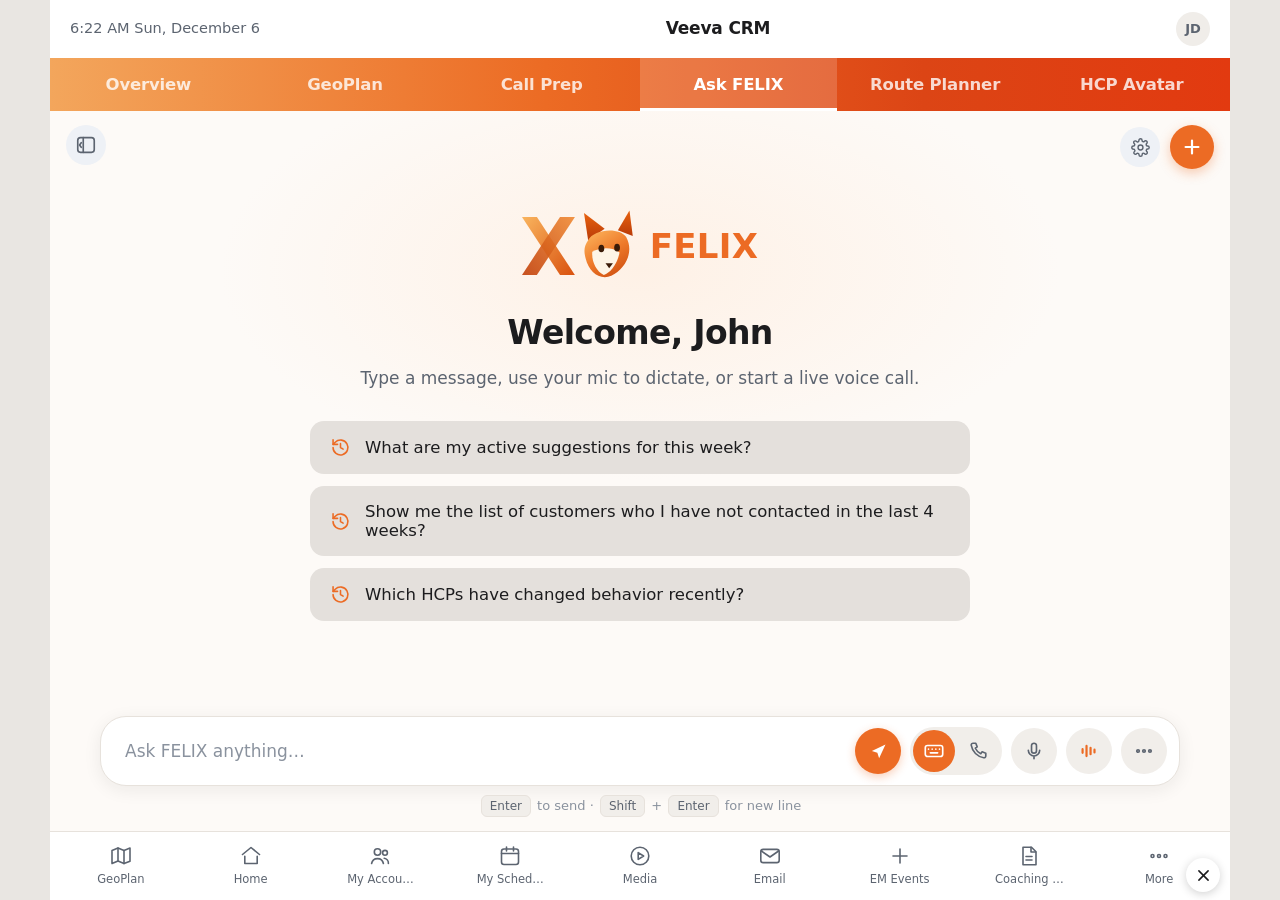
==== commit 96804093: "Add ElevenLabs voice and agent engines Ask FELIX could only speak through the browser's speechSynthe" ====
--- a/felix-standalone.html
+++ b/felix-standalone.html
@@ -556,6 +556,98 @@
   .card, .callout { opacity: 1; transform: none; }
 }
 
+/* ── Settings sheet ─────────────────────────────────────────────── */
+
+.gear-btn {
+  position: absolute; top: 16px; right: 70px; z-index: 4;
+  width: 40px; height: 40px; border: 0; border-radius: 50%;
+  background: #EEF1F6; color: var(--ink-2);
+  display: grid; place-items: center; cursor: pointer;
+}
+.gear-btn:hover { background: #E3E8F0; color: var(--ink); }
+.gear-btn svg { width: 19px; height: 19px; }
+.gear-btn.is-live { background: var(--hi-bg); color: var(--hi); }
+
+.sheet-wrap { position: absolute; inset: 0; z-index: 40; display: flex; align-items: center; justify-content: center; }
+.sheet-wrap[hidden] { display: none; }
+.sheet-backdrop { position: absolute; inset: 0; background: rgba(20,16,12,.42); animation: fade .18s ease both; }
+
+.sheet {
+  position: relative;
+  width: min(560px, calc(100% - 32px));
+  max-height: calc(100% - 48px);
+  display: flex; flex-direction: column;
+  background: var(--card);
+  border-radius: 20px;
+  box-shadow: 0 24px 60px rgba(20,16,12,.3);
+  animation: pop .2s ease both;
+}
+@keyframes pop { from { opacity: 0; transform: translateY(10px) scale(.98); } }
+
+.sheet-head { display: flex; align-items: center; padding: 20px 22px 12px; }
+.sheet-head h2 { margin: 0; font-size: 21px; font-weight: 700; letter-spacing: -.01em; }
+.sheet-x {
+  margin-left: auto; width: 34px; height: 34px; border: 0; border-radius: 50%;
+  background: #F1EEEA; color: var(--ink-2); cursor: pointer; display: grid; place-items: center;
+}
+.sheet-x svg { width: 16px; height: 16px; stroke-width: 2.2; }
+
+.sheet-body { padding: 0 22px 8px; overflow-y: auto; }
+
+.opt { display: flex; gap: 12px; padding: 13px; border-radius: 14px; cursor: pointer; transition: background .15s; }
+.opt:hover { background: #FAF7F3; }
+.opt input { margin: 3px 0 0; accent-color: var(--o); width: 18px; height: 18px; flex: none; }
+.opt-body { display: block; }
+.opt-body strong { display: block; font-size: 15.5px; font-weight: 600; margin-bottom: 3px; }
+.opt-body em { font-style: normal; font-size: 13.5px; color: var(--ink-2); line-height: 1.5; }
+
+.badge {
+  display: inline-block; margin-left: 7px; padding: 2px 8px; border-radius: 999px;
+  background: var(--hi-bg); color: var(--hi);
+  font-size: 10px; font-weight: 800; letter-spacing: .06em; text-transform: uppercase;
+  vertical-align: 2px;
+}
+
+.opt-fields { display: none; padding: 4px 13px 14px 43px; }
+.opt-fields.is-open { display: block; }
+.fld { display: block; margin-bottom: 12px; }
+.fld span { display: block; font-size: 12px; font-weight: 600; color: var(--ink-2); margin-bottom: 5px; }
+.fld input, .fld select {
+  width: 100%; padding: 10px 13px;
+  border: 1px solid var(--line); border-radius: 11px;
+  background: #FAF8F5; color: var(--ink);
+  font: 400 14.5px -apple-system, system-ui, sans-serif;
+  outline: none;
+}
+.fld input:focus, .fld select:focus { border-color: var(--o); background: #fff; }
+
+.warn-note {
+  margin: 0; padding: 11px 13px;
+  border-radius: 11px; background: var(--md-bg); border-left: 3px solid var(--md);
+  font-size: 12.5px; line-height: 1.55; color: #7A5A10;
+}
+.warn-note code { background: rgba(0,0,0,.06); padding: 1px 5px; border-radius: 4px; }
+
+.sheet-msg { margin: 4px 0 8px; padding: 11px 14px; border-radius: 11px; font-size: 13.5px; }
+.sheet-msg[hidden] { display: none; }
+.sheet-msg.ok  { background: #EDFAF2; color: #16653C; }
+.sheet-msg.bad { background: #FDECEC; color: #A32020; }
+
+.sheet-foot { display: flex; gap: 10px; justify-content: flex-end; padding: 12px 22px 20px; }
+.btn-ghost, .btn-primary {
+  padding: 11px 20px; border-radius: 999px; cursor: pointer;
+  font: 600 14.5px -apple-system, system-ui, sans-serif;
+  border: 1px solid var(--line); background: #F5F2EE; color: var(--ink-2);
+}
+.btn-ghost:hover { background: #EBE7E2; color: var(--ink); }
+.btn-primary { border-color: transparent; background: var(--o); color: #fff; }
+.btn-primary:hover { background: var(--o-deep); }
+
+@media (max-width: 820px) {
+  .gear-btn { right: 66px; width: 36px; height: 36px; }
+  .opt-fields { padding-left: 20px; }
+}
+
 </style>
 </head>
 <body>
@@ -590,6 +682,9 @@
       </button>
       <button class="new-btn" id="btn-new" title="New conversation" aria-label="New conversation">
         <svg viewBox="0 0 24 24"><path d="M12 5v14M5 12h14"/></svg>
+      </button>
+      <button class="gear-btn" id="btn-settings" title="Voice settings" aria-label="Voice settings">
+        <svg viewBox="0 0 24 24"><circle cx="12" cy="12" r="3.1"/><path d="M19.4 15a1.6 1.6 0 0 0 .3 1.8l.1.1a2 2 0 1 1-2.8 2.8l-.1-.1a1.6 1.6 0 0 0-1.8-.3 1.6 1.6 0 0 0-1 1.5v.2a2 2 0 1 1-4 0v-.1a1.6 1.6 0 0 0-1-1.5 1.6 1.6 0 0 0-1.8.3l-.1.1a2 2 0 1 1-2.8-2.8l.1-.1a1.6 1.6 0 0 0 .3-1.8 1.6 1.6 0 0 0-1.5-1H3a2 2 0 1 1 0-4h.1a1.6 1.6 0 0 0 1.5-1 1.6 1.6 0 0 0-.3-1.8l-.1-.1a2 2 0 1 1 2.8-2.8l.1.1a1.6 1.6 0 0 0 1.8.3H9a1.6 1.6 0 0 0 1-1.5V3a2 2 0 1 1 4 0v.1a1.6 1.6 0 0 0 1 1.5 1.6 1.6 0 0 0 1.8-.3l.1-.1a2 2 0 1 1 2.8 2.8l-.1.1a1.6 1.6 0 0 0-.3 1.8V9a1.6 1.6 0 0 0 1.5 1h.2a2 2 0 1 1 0 4h-.1a1.6 1.6 0 0 0-1.5 1z"/></svg>
       </button>
 
       <div class="ask-scroll" id="ask-scroll">
@@ -734,6 +829,81 @@
     <button><svg viewBox="0 0 24 24"><path d="M6 3.2h8.5L19 7.8v13H6z"/><path d="M14 3.4v4.6h4.6M9 12.5h6M9 16h6"/></svg><span>Coaching …</span></button>
     <button><svg viewBox="0 0 24 24"><circle cx="5.5" cy="12" r="1.5"/><circle cx="12" cy="12" r="1.5"/><circle cx="18.5" cy="12" r="1.5"/></svg><span>More</span></button>
   </nav>
+
+  <!-- ── Voice settings ─────────────────────────────────────────── -->
+  <div class="sheet-wrap" id="settings" hidden>
+    <div class="sheet-backdrop" data-close></div>
+    <div class="sheet" role="dialog" aria-label="Voice settings">
+      <header class="sheet-head">
+        <h2>Voice</h2>
+        <button class="sheet-x" data-close aria-label="Close">
+          <svg viewBox="0 0 24 24"><path d="m5.5 5.5 13 13M18.5 5.5l-13 13"/></svg>
+        </button>
+      </header>
+
+      <div class="sheet-body">
+
+        <label class="opt">
+          <input type="radio" name="engine" value="browser" />
+          <span class="opt-body">
+            <strong>Browser voice</strong>
+            <em>Works everywhere with no setup. Robotic, and turn taking is basic.</em>
+          </span>
+        </label>
+
+        <label class="opt">
+          <input type="radio" name="engine" value="elevenlabs" />
+          <span class="opt-body">
+            <strong>ElevenLabs voice</strong>
+            <em>FELIX keeps the scripted answers, but speaks with a natural ElevenLabs voice.</em>
+          </span>
+        </label>
+
+        <div class="opt-fields" data-for="elevenlabs">
+          <label class="fld">
+            <span>API key</span>
+            <input type="password" id="el-key" placeholder="sk_…" autocomplete="off" spellcheck="false" />
+          </label>
+          <label class="fld">
+            <span>Voice</span>
+            <select id="el-voice"></select>
+          </label>
+          <label class="fld">
+            <span>Model</span>
+            <select id="el-model">
+              <option value="eleven_flash_v2_5">Flash v2.5 — lowest latency (~75 ms)</option>
+              <option value="eleven_turbo_v2_5">Turbo v2.5 — balanced (~250 ms)</option>
+              <option value="eleven_multilingual_v2">Multilingual v2 — highest quality</option>
+            </select>
+          </label>
+          <p class="warn-note">The key is stored in this browser and sent straight to ElevenLabs from the page. Fine for a local demo — don’t put a production key into a publicly shared link.</p>
+        </div>
+
+        <label class="opt">
+          <input type="radio" name="engine" value="agent" />
+          <span class="opt-body">
+            <strong>ElevenLabs agent <span class="badge">most conversational</span></strong>
+            <em>A real voice agent — its own LLM, speech recognition and natural interruption. Answers freely instead of following the script.</em>
+          </span>
+        </label>
+
+        <div class="opt-fields" data-for="agent">
+          <label class="fld">
+            <span>Agent ID</span>
+            <input type="text" id="el-agent" placeholder="agent_…" autocomplete="off" spellcheck="false" />
+          </label>
+          <p class="warn-note">Create an agent at elevenlabs.io, set it <strong>public</strong> (authentication disabled), and paste its ID. No API key is needed or stored. Use the prompt in <code>AGENT-PROMPT.md</code> so it answers as FELIX.</p>
+        </div>
+
+        <div class="sheet-msg" id="sheet-msg" hidden></div>
+      </div>
+
+      <footer class="sheet-foot">
+        <button class="btn-ghost" id="btn-test">Test voice</button>
+        <button class="btn-primary" id="btn-save">Save</button>
+      </footer>
+    </div>
+  </div>
 
   <button class="dismiss" title="Close" aria-label="Close">
     <svg viewBox="0 0 24 24"><path d="m5.5 5.5 13 13M18.5 5.5l-13 13"/></svg>
@@ -1300,6 +1470,262 @@
 </script>
 <script>
 /* ============================================================================
+ * FELIX — voice layer
+ * ----------------------------------------------------------------------------
+ * Three engines, chosen at runtime from the settings panel and remembered in
+ * localStorage. Nothing here is committed with credentials.
+ *
+ *   'browser'     speechSynthesis + SpeechRecognition. Zero setup, robotic.
+ *                 The default, so a plain deployment still works.
+ *
+ *   'elevenlabs'  FELIX still follows the scripted answers, but the voice is
+ *                 ElevenLabs TTS. Needs an API key, which stays in the browser
+ *                 — local/demo use only.
+ *
+ *   'agent'       A real ElevenLabs agent (LLM + STT + TTS + turn taking).
+ *                 The script is not used at all; the agent answers freely and
+ *                 handles interruption natively. Needs a PUBLIC agent id —
+ *                 no key in the page.
+ *
+ * SDK: @elevenlabs/client 1.25.0, IIFE build, loaded on demand.
+ *   ElevenLabsClient.Conversation.startSession({ agentId, connectionType, ...callbacks })
+ *   → { endSession, setMicMuted, setVolume, getInputVolume, getOutputVolume }
+ * ==========================================================================*/
+(function () {
+  'use strict';
+
+  const SDK_URL = 'https://unpkg.com/@elevenlabs/client@1.25.0/dist/lib.iife.js';
+  const TTS_URL = 'https://api.elevenlabs.io/v1/text-to-speech/';
+  const STORE   = 'felix.voice.config';
+
+  const VOICES = [
+    { id: 'XB0fDUnXU5powFXDhCwa', name: 'Charlotte — conversational' },
+    { id: 'EXAVITQu4vr4xnSDxMaL', name: 'Sarah — soft' },
+    { id: 'JBFqnCBsd6RMkjVDRZzb', name: 'George — narrative' },
+    { id: 'onwK4e9ZLuTAKqWW03F9', name: 'Daniel — authoritative' }
+  ];
+
+  const DEFAULTS = {
+    engine: 'browser',
+    apiKey: '',
+    voiceId: VOICES[0].id,
+    modelId: 'eleven_flash_v2_5',   // ~75 ms; turbo_v2_5 trades latency for polish
+    agentId: ''
+  };
+
+  /* ── Config ─────────────────────────────────────────────────────── */
+
+  let cfg = Object.assign({}, DEFAULTS);
+  try {
+    const saved = JSON.parse(localStorage.getItem(STORE) || '{}');
+    cfg = Object.assign(cfg, saved);
+  } catch (_) {}
+
+  function setConfig(patch) {
+    cfg = Object.assign(cfg, patch);
+    try { localStorage.setItem(STORE, JSON.stringify(cfg)); } catch (_) {}
+    return cfg;
+  }
+
+  /* An engine only counts as selected if it has what it needs. */
+  function engine() {
+    if (cfg.engine === 'agent' && cfg.agentId) return 'agent';
+    if (cfg.engine === 'elevenlabs' && cfg.apiKey) return 'elevenlabs';
+    return 'browser';
+  }
+
+  /* ── Browser speech synthesis ───────────────────────────────────── */
+
+  const tts = window.speechSynthesis;
+  let browserVoice = null;
+
+  function pickBrowserVoice() {
+    if (!tts) return;
+    const vs = tts.getVoices();
+    if (!vs.length) return;
+    const prefer = ['Samantha', 'Google US English',
+      'Microsoft Aria Online (Natural) - English (United States)',
+      'Microsoft Jenny Online (Natural) - English (United States)', 'Karen'];
+    browserVoice = prefer.map(n => vs.find(v => v.name === n)).find(Boolean)
+      || vs.find(v => /^en[-_]US/i.test(v.lang))
+      || vs.find(v => /^en/i.test(v.lang)) || vs[0];
+  }
+  if (tts) { pickBrowserVoice(); tts.addEventListener('voiceschanged', pickBrowserVoice); }
+
+  function speakBrowser(text, onStart, onDone) {
+    if (!tts) { if (onStart) onStart(); if (onDone) onDone(); return; }
+    const u = new SpeechSynthesisUtterance(text);
+    if (browserVoice) u.voice = browserVoice;
+    u.rate = 1.02; u.pitch = 1;
+    u.lang = (browserVoice && browserVoice.lang) || 'en-US';
+
+    let done = false;
+    const finish = () => { if (!done) { done = true; if (onDone) onDone(); } };
+    u.onstart = () => { if (onStart) onStart(); };
+    u.onend = finish;
+    u.onerror = finish;
+    setTimeout(() => tts.speak(u), 60);
+  }
+
+  /* ── ElevenLabs text to speech ──────────────────────────────────── */
+
+  let audioEl = null;
+  const ttsCache = new Map();   // repeated lines cost nothing the second time
+
+  async function fetchSpeech(text) {
+    if (ttsCache.has(text)) return ttsCache.get(text);
+
+    const res = await fetch(TTS_URL + encodeURIComponent(cfg.voiceId) + '?output_format=mp3_44100_128', {
+      method: 'POST',
+      headers: { 'xi-api-key': cfg.apiKey, 'Content-Type': 'application/json' },
+      body: JSON.stringify({
+        text: text,
+        model_id: cfg.modelId,
+        voice_settings: { stability: 0.4, similarity_boost: 0.75, style: 0.25, use_speaker_boost: true, speed: 1.03 }
+      })
+    });
+
+    if (!res.ok) {
+      let detail = res.status + ' ' + res.statusText;
+      try {
+        const j = await res.json();
+        if (j && j.detail) detail = j.detail.message || j.detail.status || JSON.stringify(j.detail);
+      } catch (_) {}
+      throw new Error(detail);
+    }
+
+    const url = URL.createObjectURL(await res.blob());
+    if (ttsCache.size < 40) ttsCache.set(text, url);
+    return url;
+  }
+
+  function speakEleven(text, onStart, onDone, onFail) {
+    fetchSpeech(text).then(url => {
+      audioEl = new Audio(url);
+      audioEl.onplay = () => { if (onStart) onStart(); };
+      audioEl.onended = () => { if (onDone) onDone(); };
+      audioEl.onerror = () => { if (onDone) onDone(); };
+      return audioEl.play();
+    }).catch(err => {
+      // Fall back rather than leaving the turn silent.
+      if (onFail) onFail(err);
+      speakBrowser(text, onStart, onDone);
+    });
+  }
+
+  /* ── Public speak / cancel ──────────────────────────────────────── */
+
+  function speak(text, opts) {
+    opts = opts || {};
+    cancel();
+    if (!text) { if (opts.onDone) opts.onDone(); return; }
+
+    if (engine() === 'elevenlabs') speakEleven(text, opts.onStart, opts.onDone, opts.onError);
+    else speakBrowser(text, opts.onStart, opts.onDone);
+  }
+
+  function cancel() {
+    if (tts && (tts.speaking || tts.pending)) tts.cancel();
+    if (audioEl) {
+      audioEl.onended = null; audioEl.onerror = null;
+      try { audioEl.pause(); } catch (_) {}
+      audioEl = null;
+    }
+  }
+
+  /* ── ElevenLabs agent ───────────────────────────────────────────── */
+
+  let sdkPromise = null;
+
+  function loadSDK() {
+    if (window.ElevenLabsClient) return Promise.resolve(window.ElevenLabsClient);
+    if (sdkPromise) return sdkPromise;
+
+    sdkPromise = new Promise((resolve, reject) => {
+      const s = document.createElement('script');
+      s.src = SDK_URL;
+      s.async = true;
+      s.onload = () => window.ElevenLabsClient
+        ? resolve(window.ElevenLabsClient)
+        : reject(new Error('ElevenLabs SDK loaded but exposed no global'));
+      s.onerror = () => reject(new Error('Could not load the ElevenLabs SDK — check the network'));
+      document.head.appendChild(s);
+    });
+    return sdkPromise;
+  }
+
+  let session = null;
+  let levelFrame = null;
+
+  /* handlers: onStatus, onMode, onMessage(role,text), onError, onLevel */
+  async function agentStart(handlers) {
+    const h = handlers || {};
+    const SDK = await loadSDK();
+
+    session = await SDK.Conversation.startSession({
+      agentId: cfg.agentId,
+      connectionType: 'webrtc',
+      onConnect: () => { if (h.onStatus) h.onStatus('connected'); },
+      onDisconnect: () => { stopLevel(); session = null; if (h.onStatus) h.onStatus('disconnected'); },
+      onStatusChange: p => { if (h.onStatus) h.onStatus(p.status); },
+      onModeChange: p => { if (h.onMode) h.onMode(p.mode); },          // 'speaking' | 'listening'
+      onMessage: p => { if (h.onMessage) h.onMessage(p.role || (p.source === 'ai' ? 'agent' : 'user'), p.message); },
+      onError: (msg, ctx) => { if (h.onError) h.onError(msg, ctx); }
+    });
+
+    if (h.onLevel) {
+      (function loop() {
+        if (!session) return;
+        let v = 0;
+        try { v = session.getInputVolume(); } catch (_) {}
+        h.onLevel(v);
+        levelFrame = requestAnimationFrame(loop);
+      })();
+    }
+    return session;
+  }
+
+  function stopLevel() {
+    if (levelFrame) cancelAnimationFrame(levelFrame);
+    levelFrame = null;
+  }
+
+  async function agentStop() {
+    stopLevel();
+    if (!session) return;
+    const s = session;
+    session = null;
+    try { await s.endSession(); } catch (_) {}
+  }
+
+  function agentMute(muted) {
+    if (session && session.setMicMuted) { try { session.setMicMuted(muted); } catch (_) {} }
+  }
+
+  const agentActive = () => !!session;
+
+  /* ── Export ─────────────────────────────────────────────────────── */
+
+  window.FelixVoice = {
+    VOICES,
+    config: () => Object.assign({}, cfg),
+    setConfig,
+    engine,
+    speak,
+    cancel,
+    agent: { start: agentStart, stop: agentStop, mute: agentMute, active: agentActive },
+    /* Used by the settings panel's Test button. */
+    test(text) {
+      return new Promise((resolve, reject) => {
+        speak(text, { onDone: resolve, onError: reject });
+      });
+    }
+  };
+})();
+
+</script>
+<script>
+/* ============================================================================
  * Ask FELIX — voice agent
  * ----------------------------------------------------------------------------
  * No backend, no API keys.
@@ -1345,7 +1771,8 @@
     speaking: false,
     listening: false,
     muted: false,
-    dictating: false
+    dictating: false,
+    agentMode: false
   };
 
   /* ── Clock ──────────────────────────────────────────────────────── */
@@ -1633,61 +2060,36 @@
     el.input.value = '';
   });
 
-  /* ── Text to speech ─────────────────────────────────────────────── */
-
-  const tts = window.speechSynthesis;
-  let voice = null;
-
-  function pickVoice() {
-    if (!tts) return;
-    const vs = tts.getVoices();
-    if (!vs.length) return;
-    const prefer = ['Samantha', 'Google US English',
-      'Microsoft Aria Online (Natural) - English (United States)',
-      'Microsoft Jenny Online (Natural) - English (United States)', 'Karen'];
-    voice = prefer.map(n => vs.find(v => v.name === n)).find(Boolean)
-         || vs.find(v => /^en[-_]US/i.test(v.lang))
-         || vs.find(v => /^en/i.test(v.lang)) || vs[0];
-  }
-  if (tts) { pickVoice(); tts.addEventListener('voiceschanged', pickVoice); }
+  /* ── Speech (delegated to assets/voice.js) ─────────────────────── */
+
+  const Voice = window.FelixVoice;
 
   function cancelSpeech() {
-    if (tts && (tts.speaking || tts.pending)) tts.cancel();
+    Voice.cancel();
     state.speaking = false;
     el.call.classList.remove('is-speaking');
   }
 
-  /* onDone fires when speech finishes (or immediately if TTS is unavailable). */
+  /* onDone fires when the line finishes, which is what drives turn taking. */
   function speak(text, onDone) {
-    if (!tts || !text) { if (onDone) onDone(); return; }
+    if (!text) { if (onDone) onDone(); return; }
     cancelSpeech();
-
-    const u = new SpeechSynthesisUtterance(text);
-    if (voice) u.voice = voice;
-    u.rate = 1.02; u.pitch = 1;
-    u.lang = (voice && voice.lang) || 'en-US';
-
-    let done = false;
-    const finish = () => {
-      if (done) return;
-      done = true;
-      state.speaking = false;
-      el.call.classList.remove('is-speaking');
-      if (onDone) onDone();
-    };
-
-    u.onstart = () => {
-      state.speaking = true;
-      if (state.mode === 'call') {
-        el.call.classList.add('is-speaking');
-        el.call.classList.remove('is-listening');
-        setCallState('Agent is speaking…', 'Speak naturally');
-      }
-    };
-    u.onend = finish;
-    u.onerror = finish;
-
-    setTimeout(() => tts.speak(u), 60);
+    Voice.speak(text, {
+      onStart: () => {
+        state.speaking = true;
+        if (state.mode === 'call') {
+          el.call.classList.remove('is-listening');
+          el.call.classList.add('is-speaking');
+          setCallState('Agent is speaking…', 'Speak naturally');
+        }
+      },
+      onDone: () => {
+        state.speaking = false;
+        el.call.classList.remove('is-speaking');
+        if (onDone) onDone();
+      },
+      onError: err => showBanner('ElevenLabs voice failed (' + err.message + ') — falling back to the browser voice.')
+    });
   }
 
   /* ── Speech recognition ─────────────────────────────────────────── */
@@ -1789,15 +2191,73 @@
     el.callMic.classList.remove('is-muted');
     el.liveBox.innerHTML = '';
     el.call.hidden = false;
-    setCallState('Connecting…', 'Speak naturally');
-
-    if (!SR) showBanner('This browser can’t listen — speech recognition needs Chrome, Edge, or Safari. FELIX will still speak; use End Conversation and type instead.');
+    setCallState('Connecting\u2026', 'Speak naturally');
+
+    if (Voice.engine() === 'agent') { startAgentCall(); return; }
+
+    if (!SR) showBanner('This browser can\u2019t listen \u2014 speech recognition needs Chrome, Edge, or Safari. FELIX will still speak; use End Conversation and type instead.');
 
     setTimeout(() => {
       const g = SCRIPT.callGreeting;
       liveTurn('agent', g.text);
       agentSays(g.speech || g.text);
     }, 700);
+  }
+
+  /* ── Live call, ElevenLabs agent ────────────────────────────────────
+   * The agent owns the whole conversation: its own LLM, speech recognition,
+   * voice and turn taking. We only mirror its state into this UI, so the
+   * scripted matcher is bypassed entirely.
+   * ------------------------------------------------------------------ */
+
+  let agentTurn = null;   // agent messages stream in; keep appending to one bubble
+
+  function startAgentCall() {
+    state.agentMode = true;
+    setCallState('Connecting\u2026', 'Starting the ElevenLabs agent');
+
+    Voice.agent.start({
+      onStatus: status => {
+        if (state.mode !== 'call') return;
+        if (status === 'connecting') setCallState('Connecting\u2026', 'Starting the ElevenLabs agent');
+        if (status === 'connected')  setCallState('Connected', 'Speak naturally');
+        if (status === 'disconnected' && state.agentMode) endCall();
+      },
+      onMode: mode => {
+        if (state.mode !== 'call') return;
+        if (mode === 'speaking') {
+          el.call.classList.remove('is-listening');
+          el.call.classList.add('is-speaking');
+          setCallState('Agent is speaking\u2026', 'Speak naturally');
+        } else {
+          el.call.classList.remove('is-speaking');
+          el.call.classList.add('is-listening');
+          setCallState('Listening\u2026', 'Speak naturally');
+          agentTurn = null;   // the agent's turn ended; next one starts a new bubble
+        }
+      },
+      onMessage: (role, text) => {
+        if (state.mode !== 'call' || !text) return;
+        if (role === 'user') { liveTurn('you', text); agentTurn = null; return; }
+        if (agentTurn) {
+          const node = agentTurn.querySelector('.live-text');
+          node.textContent = (node.textContent + ' ' + text).trim();
+          el.liveBox.scrollTop = el.liveBox.scrollHeight;
+        } else {
+          agentTurn = liveTurn('agent', text);
+        }
+      },
+      onLevel: v => el.call.style.setProperty('--level', String(v || 0)),
+      onError: msg => showBanner('ElevenLabs agent error: ' + msg)
+    }).catch(err => {
+      showBanner('Could not start the ElevenLabs agent (' + err.message + '). Falling back to the scripted voice.');
+      state.agentMode = false;
+      setTimeout(() => {
+        const g = SCRIPT.callGreeting;
+        liveTurn('agent', g.text);
+        agentSays(g.speech || g.text);
+      }, 400);
+    });
   }
 
   function agentSays(speech) {
@@ -1850,6 +2310,7 @@
   }
 
   function endCall() {
+    if (state.agentMode) { Voice.agent.stop(); state.agentMode = false; agentTurn = null; }
     state.mode = el.thread.children.length ? 'chat' : 'welcome';
     el.welcome.hidden = state.mode === 'chat';
     cancelSpeech();
@@ -1864,6 +2325,7 @@
 
   /* Tap the orb to interrupt FELIX mid-sentence. */
   el.orb.addEventListener('click', () => {
+    if (state.agentMode) return;   // the ElevenLabs agent handles barge-in natively
     if (state.speaking) { cancelSpeech(); listenInCall(); }
     else if (!state.listening) listenInCall();
   });
@@ -1871,6 +2333,12 @@
   el.callMic.addEventListener('click', () => {
     state.muted = !state.muted;
     el.callMic.classList.toggle('is-muted', state.muted);
+
+    if (state.agentMode) {
+      Voice.agent.mute(state.muted);
+      setCallState(state.muted ? 'Muted' : 'Listening\u2026', state.muted ? 'Tap the mic to unmute' : 'Speak naturally');
+      return;
+    }
     if (state.muted) { stopRecognition(); setCallState('Muted', 'Tap the mic to unmute'); }
     else if (!state.speaking) listenInCall();
   });
@@ -1919,6 +2387,93 @@
     document.querySelector('.composer-wrap').prepend(banner);
   }
 
+  /* ── Settings sheet ─────────────────────────────────────────────── */
+
+  const sheet = $('settings');
+  const sheetMsg = $('sheet-msg');
+  const fldKey = $('el-key'), fldVoice = $('el-voice'), fldModel = $('el-model'), fldAgent = $('el-agent');
+
+  Voice.VOICES.forEach(v => {
+    const o = document.createElement('option');
+    o.value = v.id; o.textContent = v.name;
+    fldVoice.appendChild(o);
+  });
+
+  function syncFields() {
+    const picked = document.querySelector('input[name="engine"]:checked');
+    const val = picked ? picked.value : 'browser';
+    document.querySelectorAll('.opt-fields').forEach(f =>
+      f.classList.toggle('is-open', f.dataset.for === val));
+  }
+
+  function loadSettings() {
+    const c = Voice.config();
+    const radio = document.querySelector(`input[name="engine"][value="${c.engine}"]`);
+    if (radio) radio.checked = true;
+    fldKey.value = c.apiKey;
+    fldVoice.value = c.voiceId;
+    fldModel.value = c.modelId;
+    fldAgent.value = c.agentId;
+    syncFields();
+  }
+
+  function sheetSay(text, ok) {
+    sheetMsg.textContent = text;
+    sheetMsg.className = 'sheet-msg ' + (ok ? 'ok' : 'bad');
+    sheetMsg.hidden = false;
+  }
+
+  function markEngine() {
+    $('btn-settings').classList.toggle('is-live', Voice.engine() !== 'browser');
+  }
+
+  function saveSettings() {
+    const picked = document.querySelector('input[name="engine"]:checked');
+    Voice.setConfig({
+      engine:  picked ? picked.value : 'browser',
+      apiKey:  fldKey.value.trim(),
+      voiceId: fldVoice.value,
+      modelId: fldModel.value,
+      agentId: fldAgent.value.trim()
+    });
+
+    const chosen = picked ? picked.value : 'browser';
+    const active = Voice.engine();
+    markEngine();
+
+    if (chosen !== 'browser' && active === 'browser') {
+      sheetSay(chosen === 'agent'
+        ? 'Saved, but no agent ID — still using the browser voice.'
+        : 'Saved, but no API key — still using the browser voice.', false);
+      return;
+    }
+    sheetSay(active === 'agent'
+      ? 'Saved. Start a voice call and the ElevenLabs agent takes over.'
+      : active === 'elevenlabs'
+        ? 'Saved. FELIX now speaks with an ElevenLabs voice.'
+        : 'Saved. Using the browser voice.', true);
+  }
+
+  $('btn-settings').addEventListener('click', () => { loadSettings(); sheetMsg.hidden = true; sheet.hidden = false; });
+  sheet.querySelectorAll('[data-close]').forEach(b => b.addEventListener('click', () => { sheet.hidden = true; Voice.cancel(); }));
+  document.querySelectorAll('input[name="engine"]').forEach(r => r.addEventListener('change', syncFields));
+  $('btn-save').addEventListener('click', saveSettings);
+
+  $('btn-test').addEventListener('click', () => {
+    saveSettings();
+    if (Voice.engine() === 'agent') {
+      sheetSay('Agent mode has no test line — close this and start a voice call.', true);
+      return;
+    }
+    sheetSay('Playing…', true);
+    Voice.speak(
+      'Doctor Priya Raman has three new Pacrivex starts in the last thirty days, and no titration support has been delivered.',
+      { onDone: () => sheetSay('That is how FELIX will sound.', true),
+        onError: err => sheetSay('ElevenLabs rejected that: ' + err.message, false) });
+  });
+
+  markEngine();
+
   if (!SR) showBanner('This browser can’t listen — speech recognition needs Chrome, Edge, or Safari. Typing and the suggestions run the same conversation.');
 })();
 
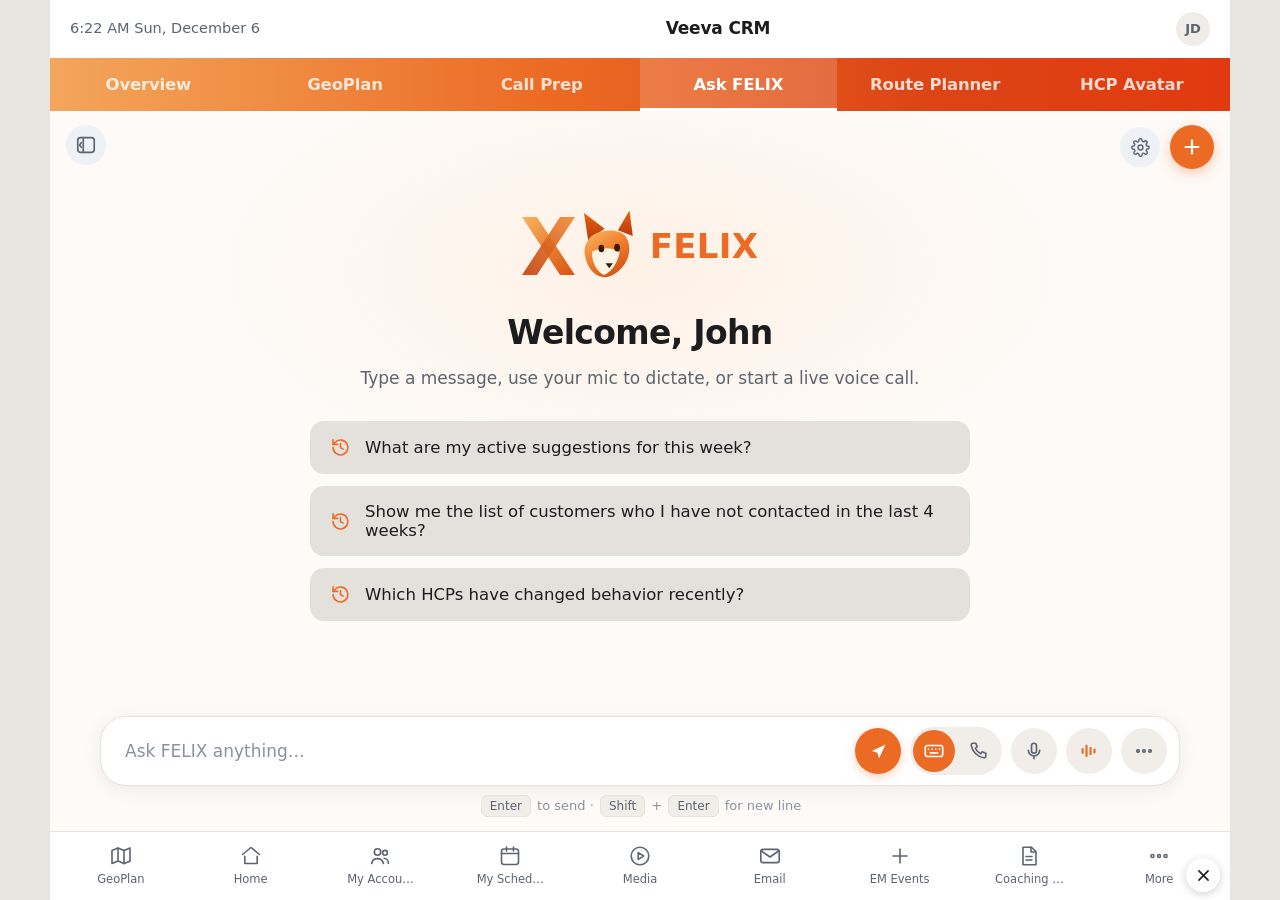
==== commit b1de3019: "Add OpenAI engine: GPT answers and Realtime voice calls Adds a fourth engine where a real model repl" ====
--- a/felix-standalone.html
+++ b/felix-standalone.html
@@ -648,6 +648,12 @@
   .opt-fields { padding-left: 20px; }
 }
 
+.or-sep {
+  margin: -4px 0 12px; text-align: center;
+  font-size: 12px; color: var(--ink-3); text-transform: uppercase; letter-spacing: .08em;
+}
+.good-note { background: #EDFAF2; border-left-color: var(--green); color: #16653C; }
+
 </style>
 </head>
 <body>
@@ -893,6 +899,48 @@
             <input type="text" id="el-agent" placeholder="agent_…" autocomplete="off" spellcheck="false" />
           </label>
           <p class="warn-note">Create an agent at elevenlabs.io, set it <strong>public</strong> (authentication disabled), and paste its ID. No API key is needed or stored. Use the prompt in <code>AGENT-PROMPT.md</code> so it answers as FELIX.</p>
+        </div>
+
+        <label class="opt">
+          <input type="radio" name="engine" value="openai" />
+          <span class="opt-body">
+            <strong>OpenAI <span class="badge">free-form</span></strong>
+            <em>GPT answers instead of the script, speaks with an OpenAI voice, and a voice call runs on the Realtime API — speech to speech, with barge-in.</em>
+          </span>
+        </label>
+
+        <div class="opt-fields" data-for="openai">
+          <label class="fld">
+            <span>Proxy URL — recommended, keeps the key off the browser</span>
+            <input type="text" id="oa-proxy" placeholder="/api  (run: OPENAI_API_KEY=sk-… node server.js)" autocomplete="off" spellcheck="false" />
+          </label>
+          <p class="or-sep">or</p>
+          <label class="fld">
+            <span>API key — used only if no proxy URL is set</span>
+            <input type="password" id="oa-key" placeholder="sk-…" autocomplete="off" spellcheck="false" />
+          </label>
+          <label class="fld">
+            <span>Voice</span>
+            <select id="oa-voice"></select>
+          </label>
+          <label class="fld">
+            <span>Chat model</span>
+            <select id="oa-chat">
+              <option value="gpt-5.2">gpt-5.2 — best quality</option>
+              <option value="gpt-5.1">gpt-5.1</option>
+              <option value="gpt-5-mini">gpt-5-mini — cheaper, quicker</option>
+              <option value="gpt-4.1-mini">gpt-4.1-mini — cheapest</option>
+            </select>
+          </label>
+          <label class="fld">
+            <span>Realtime model — used for voice calls</span>
+            <select id="oa-realtime">
+              <option value="gpt-realtime-2.1">gpt-realtime-2.1</option>
+              <option value="gpt-realtime-2.1-mini">gpt-realtime-2.1-mini — cheaper</option>
+              <option value="gpt-realtime-2">gpt-realtime-2</option>
+            </select>
+          </label>
+          <p class="warn-note" id="oa-warn"></p>
         </div>
 
         <div class="sheet-msg" id="sheet-msg" hidden></div>
@@ -1470,6 +1518,100 @@
 </script>
 <script>
 /* ============================================================================
+ * FELIX — persona
+ * ----------------------------------------------------------------------------
+ * Single source of truth for who FELIX is and what he knows. Used as:
+ *   - the system prompt for OpenAI chat completions (assets/brain.js)
+ *   - the `instructions` on an OpenAI Realtime session (assets/voice.js)
+ *   - the prompt you paste into an ElevenLabs agent (see AGENT-PROMPT.md)
+ *
+ * Editing this changes every free-form engine at once. The scripted engine is
+ * unaffected — that lives in assets/script-data.js.
+ * ==========================================================================*/
+
+window.FELIX_PERSONA = {
+  firstMessage: "Hi John, FELIX here. You're at University Rehabilitation Center in Fort Worth. What do you need?",
+  systemPrompt: "You are FELIX, a voice assistant for pharmaceutical field representatives, built into\nVeeva CRM. You are speaking with John, a rep covering the Fort Worth territory. He is\nbetween calls, often walking, and usually has a few minutes at most.\n\n## How to speak\n\n- You are on a phone call. Be brief. Two or three sentences, then stop and let him talk.\n- Never read out lists of more than three items. Give the top two and offer the rest.\n- Lead with the answer, then the reason. Never preamble (\"Sure, I can help with that\").\n- Say numbers naturally: \"sixteen total prescriptions\", not \"16 TRx\".\n- Never use markdown, bullets, or headings \u2014 everything you say is spoken aloud.\n- End on a question or a concrete offer when there is an obvious next step.\n- If he interrupts, stop immediately and follow him.\n- If you do not know something, say so and offer what you do have. Never invent a\n  number, a date, or a clinical claim.\n\n## Compliance\n\n- On-label discussion only. If asked about unapproved uses, decline and say you can\n  only cover approved indications.\n- Never give medical advice or recommend a therapy for a specific patient.\n- If he reports an adverse event, tell him it must be logged within 24 hours and offer\n  to start the report.\n- Only reference materials that are MLR approved.\n\n## Territory data you know\n\nEverything below is the entirety of your knowledge. Do not invent additions.\n\n### Dr. Yuki Watanabe \u2014 the rep just left her\n- Hematology and internal medicine, Fort Worth. High priority target.\n- Affiliated with University Rehabilitation Center, Suite 310.\n- Prescribing: Pacrivex 16 total prescriptions, 9 new. Competitors: Momelyx 12, Ruxoril 9.\n- Most recent touch: in-person call on September 1 about Pacrivex, focused on early\n  tolerability concerns, and walking the staff through the starter and titration pack.\n- Interaction history: Sept 1 in person (tolerability, titration pack; asked for\n  real-world discontinuation rates). Aug 11 phone (formulary coverage). Jul 22 in person\n  (first raised tolerability). Jun 30 email (dosing guide, opened twice, no reply).\n- Open thread: she has raised tolerability three times. The real-world discontinuation\n  data she asked for on Sept 1 has not been sent. It was MLR approved on August 26.\n- Her call note from today is not yet logged.\n\n### Dr. Priya Raman \u2014 best nearby opportunity\n- Hematology / oncology, high priority. Suite 320, same floor as Dr. Watanabe, one\n  minute away.\n- Pacrivex 11 total prescriptions, 6 new. Three of those starts are in the last 30 days.\n- The gap: no titration pack has been delivered to her staff. That is the same gap that\n  caused early drop-offs on Dr. Watanabe's panel, so those three starts are fragile.\n- Last touch 38 days ago, in person. Active suggestion expires in 5 days.\n- Availability: her office keeps an afternoon rep window. Her coordinator Dana has a\n  20-minute slot in about 20 minutes, a tighter 15-minute slot about 50 minutes out, and\n  the window closes in roughly 1 hour 40. Tomorrow she has 30 minutes at 9:45 am.\n- Suggested opener: \"Dr. Raman, you've started three patients on Pacrivex in the last\n  month and your staff never got the titration pack. I've got ten minutes to walk them\n  through it. Is now bad?\"\n\n### Dr. Marcus Okonkwo \u2014 lower priority\n- Internal medicine, medium priority. Suite 145, ground floor, three minutes away.\n- Momelyx 14 total prescriptions against Pacrivex 4 (2 new). A Momelyx loyalist.\n- He raised tolerability as his objection in July. Last touch 3 weeks ago by email.\n- Medium because it is a longer play: no urgency this week, and Dr. Raman has three\n  live starts on the line. Suggestion expires in 11 days.\n\n### Others in the territory\n- Dr. Nina Castellanos \u2014 the real risk. Pacrivex down 31% in 30 days, Momelyx up, and\n  46 days since any contact. Largest lapsed writer at 22 total prescriptions.\n- Dr. Alan Whitfield \u2014 high priority, 41 days since contact, Arlington, on the Thursday\n  loop. Confirmed as the rep's next appointment today, about a 35 minute drive. Open\n  suggestion: formulary coverage update, expires in 14 days.\n- Dr. Sara Lindqvist \u2014 medium, 29 days since contact, Denton.\n\n### Approved materials, all MLR approved August 26\n- Pacrivex starter and titration pack \u2014 the leave-behind.\n- Pacrivex early tolerability summary \u2014 present on screen.\n- Pacrivex real-world discontinuation summary \u2014 what Dr. Watanabe asked for.\n- Current prescribing information \u2014 required alongside any of the above.\n- The pre-August tolerability deck is retired and has been removed from his tablet.\n\n### Today\n- The rep just finished early with Dr. Watanabe and has roughly 45 minutes free.\n- Next confirmed call: Dr. Whitfield in Arlington, about 35 minutes away.\n- Then territory wrap-up.\n- Six active suggestions this week; four matter: Raman (high), Watanabe (high),\n  Okonkwo (medium), Whitfield (medium). The other two are low-priority speaker\n  program invitations expiring in 21 days.\n- Five customers have gone 4+ weeks without contact: Raman 38 days, Whitfield 41,\n  Castellanos 46, Okonkwo 31, Lindqvist 29. Two of them \u2014 Raman and Okonkwo \u2014 are in\n  this building right now.\n\n## What you can do\n\nYou can look things up, brief him before he walks in, check availability, book a slot,\ndraft an email or a call note, and coach him on an opener. When he asks you to book,\nsend, or file something, confirm what you did in one sentence.\n\nYou cannot actually write to the CRM in this demo, so when you \"file\" or \"send\"\nsomething, describe it as done and move on. Never say you are a demo, a prototype, or\nan AI language model. You are FELIX.\n\n## Opening move\n\nIf he says he wrapped up early with Dr. Yuki and asks who else is in the building with\nan active suggestion, answer: about 45 minutes free, two prescribers here have active\nsuggestions \u2014 Dr. Priya Raman in Suite 320, high priority, same floor, and Dr. Marcus\nOkonkwo in Suite 145, medium. Raman is the better use of the window. Then offer the\ndetail."
+};
+
+</script>
+<script>
+/* ============================================================================
+ * FELIX — OpenAI brain
+ * ----------------------------------------------------------------------------
+ * Replaces the keyword matcher with a real model for typed and dictated turns,
+ * so FELIX answers anything instead of only the scripted branches.
+ *
+ * Credentials come from one of two places, decided by the settings sheet:
+ *   proxy   POST {proxyUrl}/chat        — key stays on the server (preferred)
+ *   direct  POST api.openai.com/v1/...  — key lives in this browser
+ *
+ * Endpoint: POST /v1/chat/completions   (verified against openai-node 7.10.0)
+ * ==========================================================================*/
+(function () {
+  'use strict';
+
+  const API = 'https://api.openai.com/v1/chat/completions';
+  const MAX_TURNS = 16;   // keep the request small; this is a between-calls assistant
+
+  let history = [];
+
+  function reset() { history = []; }
+
+  function endpoint(cfg) {
+    return cfg.proxyUrl ? cfg.proxyUrl.replace(/\/$/, '') + '/chat' : API;
+  }
+
+  function headers(cfg) {
+    const h = { 'Content-Type': 'application/json' };
+    if (!cfg.proxyUrl) h['Authorization'] = 'Bearer ' + cfg.openaiKey;
+    return h;
+  }
+
+  /* Resolves to the reply text, or rejects with a readable message. */
+  async function ask(text, cfg) {
+    const persona = window.FELIX_PERSONA;
+
+    history.push({ role: 'user', content: text });
+    if (history.length > MAX_TURNS) history = history.slice(-MAX_TURNS);
+
+    const res = await fetch(endpoint(cfg), {
+      method: 'POST',
+      headers: headers(cfg),
+      body: JSON.stringify({
+        model: cfg.chatModel,
+        messages: [{ role: 'system', content: persona.systemPrompt }].concat(history),
+        max_completion_tokens: 400
+      })
+    });
+
+    if (!res.ok) {
+      let msg = res.status + ' ' + res.statusText;
+      try {
+        const j = await res.json();
+        if (j && j.error && j.error.message) msg = j.error.message;
+      } catch (_) {}
+      history.pop();                       // don't poison the next attempt
+      throw new Error(msg);
+    }
+
+    const data = await res.json();
+    const reply = data.choices && data.choices[0] && data.choices[0].message
+      ? (data.choices[0].message.content || '').trim()
+      : '';
+
+    if (!reply) { history.pop(); throw new Error('The model returned an empty reply'); }
+
+    history.push({ role: 'assistant', content: reply });
+    return reply;
+  }
+
+  window.FelixBrain = { ask, reset };
+})();
+
+</script>
+<script>
+/* ============================================================================
  * FELIX — voice layer
  * ----------------------------------------------------------------------------
  * Three engines, chosen at runtime from the settings panel and remembered in
@@ -1505,12 +1647,23 @@
     { id: 'onwK4e9ZLuTAKqWW03F9', name: 'Daniel — authoritative' }
   ];
 
+  /* Verified against openai-node 7.10.0. */
+  const OA_VOICES = ['marin', 'cedar', 'alloy', 'ash', 'ballad', 'coral', 'echo', 'sage', 'shimmer', 'verse'];
+
   const DEFAULTS = {
     engine: 'browser',
     apiKey: '',
     voiceId: VOICES[0].id,
     modelId: 'eleven_flash_v2_5',   // ~75 ms; turbo_v2_5 trades latency for polish
-    agentId: ''
+    agentId: '',
+
+    /* OpenAI */
+    openaiKey: '',
+    proxyUrl: '',                       // set this and the key never enters the browser
+    chatModel: 'gpt-5.2',
+    ttsModel: 'gpt-4o-mini-tts',
+    oaVoice: 'marin',
+    realtimeModel: 'gpt-realtime-2.1'
   };
 
   /* ── Config ─────────────────────────────────────────────────────── */
@@ -1531,7 +1684,28 @@
   function engine() {
     if (cfg.engine === 'agent' && cfg.agentId) return 'agent';
     if (cfg.engine === 'elevenlabs' && cfg.apiKey) return 'elevenlabs';
+    if (cfg.engine === 'openai' && (cfg.openaiKey || cfg.proxyUrl)) return 'openai';
     return 'browser';
+  }
+
+  /* True when a real model, not the keyword matcher, should answer. */
+  const freeForm = () => engine() === 'openai';
+
+  const oaBase = () => cfg.proxyUrl ? cfg.proxyUrl.replace(/\/$/, '') : 'https://api.openai.com/v1';
+
+  function oaHeaders(extra) {
+    const h = Object.assign({}, extra || {});
+    if (!cfg.proxyUrl) h['Authorization'] = 'Bearer ' + cfg.openaiKey;
+    return h;
+  }
+
+  async function oaError(res) {
+    let msg = res.status + ' ' + res.statusText;
+    try {
+      const j = await res.json();
+      if (j && j.error && j.error.message) msg = j.error.message;
+    } catch (_) {}
+    return new Error(msg);
   }
 
   /* ── Browser speech synthesis ───────────────────────────────────── */
@@ -1613,6 +1787,45 @@
     });
   }
 
+  /* ── OpenAI text to speech ──────────────────────────────────────── */
+
+  const oaCache = new Map();
+
+  async function fetchOaSpeech(text) {
+    if (oaCache.has(text)) return oaCache.get(text);
+
+    const url = cfg.proxyUrl ? oaBase() + '/speech' : oaBase() + '/audio/speech';
+    const res = await fetch(url, {
+      method: 'POST',
+      headers: oaHeaders({ 'Content-Type': 'application/json' }),
+      body: JSON.stringify({
+        model: cfg.ttsModel,
+        voice: cfg.oaVoice,
+        input: text,
+        response_format: 'mp3',
+        instructions: 'Speak like a calm, efficient colleague on a phone call. Brisk but never clipped.'
+      })
+    });
+    if (!res.ok) throw await oaError(res);
+
+    const objUrl = URL.createObjectURL(await res.blob());
+    if (oaCache.size < 40) oaCache.set(text, objUrl);
+    return objUrl;
+  }
+
+  function speakOa(text, onStart, onDone, onFail) {
+    fetchOaSpeech(text).then(url => {
+      audioEl = new Audio(url);
+      audioEl.onplay = () => { if (onStart) onStart(); };
+      audioEl.onended = () => { if (onDone) onDone(); };
+      audioEl.onerror = () => { if (onDone) onDone(); };
+      return audioEl.play();
+    }).catch(err => {
+      if (onFail) onFail(err);
+      speakBrowser(text, onStart, onDone);
+    });
+  }
+
   /* ── Public speak / cancel ──────────────────────────────────────── */
 
   function speak(text, opts) {
@@ -1620,8 +1833,10 @@
     cancel();
     if (!text) { if (opts.onDone) opts.onDone(); return; }
 
-    if (engine() === 'elevenlabs') speakEleven(text, opts.onStart, opts.onDone, opts.onError);
-    else speakBrowser(text, opts.onStart, opts.onDone);
+    const e = engine();
+    if (e === 'elevenlabs')  speakEleven(text, opts.onStart, opts.onDone, opts.onError);
+    else if (e === 'openai') speakOa(text, opts.onStart, opts.onDone, opts.onError);
+    else                     speakBrowser(text, opts.onStart, opts.onDone);
   }
 
   function cancel() {
@@ -1704,10 +1919,151 @@
 
   const agentActive = () => !!session;
 
+  /* ── OpenAI Realtime, speech to speech over WebRTC ──────────────────
+   * Verified against openai-node 7.10.0:
+   *   POST /v1/realtime/client_secrets  -> { value: "ek_..." }   (ephemeral)
+   *   POST /v1/realtime/calls           -> SDP answer            (multipart)
+   * The older /realtime/sessions beta endpoint no longer connects.
+   * ------------------------------------------------------------------ */
+
+  let pc = null, dc = null, rtAudio = null, rtStream = null, rtLevel = null;
+
+  async function mintToken() {
+    const session = {
+      type: 'realtime',
+      model: cfg.realtimeModel,
+      instructions: window.FELIX_PERSONA.systemPrompt,
+      audio: {
+        input: { transcription: { model: 'gpt-4o-mini-transcribe' } },
+        output: { voice: cfg.oaVoice }
+      }
+    };
+
+    // With a proxy the key stays server-side; the proxy mints and returns the token.
+    const url = cfg.proxyUrl ? oaBase() + '/realtime-token' : oaBase() + '/realtime/client_secrets';
+    const res = await fetch(url, {
+      method: 'POST',
+      headers: oaHeaders({ 'Content-Type': 'application/json' }),
+      body: JSON.stringify({ session: session })
+    });
+    if (!res.ok) throw await oaError(res);
+
+    const j = await res.json();
+    if (!j.value) throw new Error('No ephemeral token in the response');
+    return j.value;
+  }
+
+  /* handlers: onStatus, onMode, onMessage(role,text), onError, onLevel */
+  async function realtimeStart(handlers) {
+    const h = handlers || {};
+    if (h.onStatus) h.onStatus('connecting');
+
+    const token = await mintToken();
+
+    pc = new RTCPeerConnection();
+
+    // Remote audio: the agent's voice.
+    rtAudio = new Audio();
+    rtAudio.autoplay = true;
+    pc.ontrack = e => { rtAudio.srcObject = e.streams[0]; };
+
+    rtStream = await navigator.mediaDevices.getUserMedia({ audio: true });
+    rtStream.getTracks().forEach(tr => pc.addTrack(tr, rtStream));
+
+    dc = pc.createDataChannel('oai-events');
+    dc.addEventListener('message', ev => {
+      let m;
+      try { m = JSON.parse(ev.data); } catch (_) { return; }
+      handleRealtimeEvent(m, h);
+    });
+
+    const offer = await pc.createOffer();
+    await pc.setLocalDescription(offer);
+
+    // The SDK posts this as multipart with `sdp` and `session` parts.
+    const form = new FormData();
+    form.append('sdp', offer.sdp);
+    form.append('session', JSON.stringify({ type: 'realtime', model: cfg.realtimeModel }));
+
+    const sdpRes = await fetch('https://api.openai.com/v1/realtime/calls', {
+      method: 'POST',
+      headers: { Authorization: 'Bearer ' + token },
+      body: form
+    });
+    if (!sdpRes.ok) throw await oaError(sdpRes);
+
+    await pc.setRemoteDescription({ type: 'answer', sdp: await sdpRes.text() });
+    if (h.onStatus) h.onStatus('connected');
+
+    if (h.onLevel && rtStream) startRtLevel(h.onLevel);
+    return true;
+  }
+
+  /* Map the realtime event stream onto the UI's speaking/listening/transcript. */
+  function handleRealtimeEvent(m, h) {
+    const type = m.type || '';
+
+    if (type === 'response.output_audio.done' || type === 'response.done') {
+      if (h.onMode) h.onMode('listening');
+    } else if (type === 'response.created' || type === 'response.output_audio.delta') {
+      if (h.onMode) h.onMode('speaking');
+    } else if (type === 'input_audio_buffer.speech_started') {
+      if (h.onMode) h.onMode('listening');
+    }
+
+    // What the agent said.
+    if (type === 'response.output_audio_transcript.done' && m.transcript) {
+      if (h.onMessage) h.onMessage('agent', m.transcript);
+    }
+    // What the rep said.
+    if (type === 'conversation.item.input_audio_transcription.completed' && m.transcript) {
+      if (h.onMessage) h.onMessage('user', m.transcript);
+    }
+    if (type === 'error') {
+      const msg = (m.error && m.error.message) || 'Realtime error';
+      if (h.onError) h.onError(msg);
+    }
+  }
+
+  function startRtLevel(onLevel) {
+    try {
+      const ctx = new (window.AudioContext || window.webkitAudioContext)();
+      const an = ctx.createAnalyser();
+      an.fftSize = 512;
+      ctx.createMediaStreamSource(rtStream).connect(an);
+      const data = new Uint8Array(an.frequencyBinCount);
+      (function loop() {
+        if (!pc) { ctx.close().catch(() => {}); return; }
+        an.getByteTimeDomainData(data);
+        let sum = 0;
+        for (let i = 0; i < data.length; i++) { const v = (data[i] - 128) / 128; sum += v * v; }
+        onLevel(Math.min(1, Math.sqrt(sum / data.length) * 6));
+        rtLevel = requestAnimationFrame(loop);
+      })();
+    } catch (_) {}
+  }
+
+  function realtimeStop() {
+    if (rtLevel) { cancelAnimationFrame(rtLevel); rtLevel = null; }
+    if (dc) { try { dc.close(); } catch (_) {} dc = null; }
+    if (rtStream) { rtStream.getTracks().forEach(tr => tr.stop()); rtStream = null; }
+    if (rtAudio) { try { rtAudio.pause(); } catch (_) {} rtAudio.srcObject = null; rtAudio = null; }
+    if (pc) { try { pc.close(); } catch (_) {} pc = null; }
+  }
+
+  function realtimeMute(muted) {
+    if (rtStream) rtStream.getAudioTracks().forEach(tr => { tr.enabled = !muted; });
+  }
+
+  const realtimeActive = () => !!pc;
+
   /* ── Export ─────────────────────────────────────────────────────── */
 
   window.FelixVoice = {
     VOICES,
+    OA_VOICES,
+    freeForm,
+    realtime: { start: realtimeStart, stop: realtimeStop, mute: realtimeMute, active: realtimeActive },
     config: () => Object.assign({}, cfg),
     setConfig,
     engine,
@@ -1772,7 +2128,8 @@
     listening: false,
     muted: false,
     dictating: false,
-    agentMode: false
+    agentMode: false,
+    realtimeMode: false
   };
 
   /* ── Clock ──────────────────────────────────────────────────────── */
@@ -2036,6 +2393,23 @@
 
     const ghost = thinking();
 
+    if (Voice.freeForm()) {
+      window.FelixBrain.ask(clean, Voice.config()).then(text => {
+        ghost.remove();
+        addMessage('felix', text, []);
+        speak(text);
+        state.busy = false;
+      }).catch(err => {
+        ghost.remove();
+        showBanner('OpenAI request failed: ' + err.message + ' — answering from the script instead.');
+        const r = reply(clean);
+        addMessage('felix', r.text, r.blocks);
+        speak(r.speech || r.text.replace(/\*\*/g, ''));
+        state.busy = false;
+      });
+      return;
+    }
+
     setTimeout(() => {
       ghost.remove();
       const r = reply(clean);
@@ -2055,6 +2429,7 @@
     state.fallbackIndex = 0;
     state.busy = false;
     state.mode = 'welcome';
+    if (window.FelixBrain) window.FelixBrain.reset();
     el.thread.innerHTML = '';
     el.welcome.hidden = false;
     el.input.value = '';
@@ -2088,7 +2463,10 @@
         el.call.classList.remove('is-speaking');
         if (onDone) onDone();
       },
-      onError: err => showBanner('ElevenLabs voice failed (' + err.message + ') — falling back to the browser voice.')
+      onError: err => {
+        const name = { elevenlabs: 'ElevenLabs', openai: 'OpenAI' }[Voice.engine()] || 'The';
+        showBanner(name + ' voice failed (' + err.message + ') — falling back to the browser voice.');
+      }
     });
   }
 
@@ -2193,7 +2571,8 @@
     el.call.hidden = false;
     setCallState('Connecting\u2026', 'Speak naturally');
 
-    if (Voice.engine() === 'agent') { startAgentCall(); return; }
+    if (Voice.engine() === 'agent')  { startAgentCall(); return; }
+    if (Voice.engine() === 'openai') { startRealtimeCall(); return; }
 
     if (!SR) showBanner('This browser can\u2019t listen \u2014 speech recognition needs Chrome, Edge, or Safari. FELIX will still speak; use End Conversation and type instead.');
 
@@ -2309,8 +2688,55 @@
     try { recog.start(); startMeter(); } catch (_) {}
   }
 
+  /* ── Live call, OpenAI Realtime ─────────────────────────────────────
+   * Speech to speech: OpenAI owns recognition, the model, the voice and
+   * barge-in. We only mirror its events into this UI.
+   * ------------------------------------------------------------------ */
+
+  function startRealtimeCall() {
+    state.realtimeMode = true;
+    setCallState('Connecting\u2026', 'Starting the OpenAI realtime session');
+
+    const handlers = {
+      onStatus: s => {
+        if (state.mode !== 'call') return;
+        if (s === 'connecting') setCallState('Connecting\u2026', 'Starting the OpenAI realtime session');
+        if (s === 'connected')  setCallState('Connected', 'Speak naturally');
+      },
+      onMode: mode => {
+        if (state.mode !== 'call') return;
+        if (mode === 'speaking') {
+          el.call.classList.remove('is-listening');
+          el.call.classList.add('is-speaking');
+          setCallState('Agent is speaking\u2026', 'Speak naturally');
+        } else {
+          el.call.classList.remove('is-speaking');
+          el.call.classList.add('is-listening');
+          setCallState('Listening\u2026', 'Speak naturally');
+        }
+      },
+      onMessage: (role, text) => {
+        if (state.mode !== 'call' || !text) return;
+        liveTurn(role === 'user' ? 'you' : 'agent', text);
+      },
+      onLevel: v => el.call.style.setProperty('--level', String(v || 0)),
+      onError: msg => showBanner('OpenAI realtime: ' + msg)
+    };
+
+    Voice.realtime.start(handlers).catch(err => {
+      showBanner('Could not start the OpenAI realtime session (' + err.message + '). Falling back to the scripted voice.');
+      state.realtimeMode = false;
+      setTimeout(() => {
+        const g = SCRIPT.callGreeting;
+        liveTurn('agent', g.text);
+        agentSays(g.speech || g.text);
+      }, 400);
+    });
+  }
+
   function endCall() {
     if (state.agentMode) { Voice.agent.stop(); state.agentMode = false; agentTurn = null; }
+    if (state.realtimeMode) { Voice.realtime.stop(); state.realtimeMode = false; }
     state.mode = el.thread.children.length ? 'chat' : 'welcome';
     el.welcome.hidden = state.mode === 'chat';
     cancelSpeech();
@@ -2325,7 +2751,7 @@
 
   /* Tap the orb to interrupt FELIX mid-sentence. */
   el.orb.addEventListener('click', () => {
-    if (state.agentMode) return;   // the ElevenLabs agent handles barge-in natively
+    if (state.agentMode || state.realtimeMode) return;   // both handle barge-in natively
     if (state.speaking) { cancelSpeech(); listenInCall(); }
     else if (!state.listening) listenInCall();
   });
@@ -2334,6 +2760,11 @@
     state.muted = !state.muted;
     el.callMic.classList.toggle('is-muted', state.muted);
 
+    if (state.realtimeMode) {
+      Voice.realtime.mute(state.muted);
+      setCallState(state.muted ? 'Muted' : 'Listening\u2026', state.muted ? 'Tap the mic to unmute' : 'Speak naturally');
+      return;
+    }
     if (state.agentMode) {
       Voice.agent.mute(state.muted);
       setCallState(state.muted ? 'Muted' : 'Listening\u2026', state.muted ? 'Tap the mic to unmute' : 'Speak naturally');
@@ -2392,12 +2823,32 @@
   const sheet = $('settings');
   const sheetMsg = $('sheet-msg');
   const fldKey = $('el-key'), fldVoice = $('el-voice'), fldModel = $('el-model'), fldAgent = $('el-agent');
+  const oaProxy = $('oa-proxy'), oaKey = $('oa-key'), oaVoice = $('oa-voice'),
+        oaChat = $('oa-chat'), oaRealtime = $('oa-realtime'), oaWarn = $('oa-warn');
 
   Voice.VOICES.forEach(v => {
     const o = document.createElement('option');
     o.value = v.id; o.textContent = v.name;
     fldVoice.appendChild(o);
   });
+
+  Voice.OA_VOICES.forEach(v => {
+    const o = document.createElement('option');
+    o.value = v; o.textContent = v;
+    oaVoice.appendChild(o);
+  });
+
+  /* The warning depends on where the key actually lives. */
+  function oaWarning() {
+    if (oaProxy.value.trim()) {
+      oaWarn.innerHTML = 'Using the proxy. Your key stays on the server and never reaches this page — the safe option.';
+      oaWarn.className = 'warn-note good-note';
+    } else {
+      oaWarn.innerHTML = 'Without a proxy the key is stored in this browser and sent straight to OpenAI from the page. Fine on your own machine — for a shared link, run <code>node server.js</code> and use the proxy instead.';
+      oaWarn.className = 'warn-note';
+    }
+  }
+  oaProxy.addEventListener('input', oaWarning);
 
   function syncFields() {
     const picked = document.querySelector('input[name="engine"]:checked');
@@ -2414,6 +2865,12 @@
     fldVoice.value = c.voiceId;
     fldModel.value = c.modelId;
     fldAgent.value = c.agentId;
+    oaProxy.value = c.proxyUrl;
+    oaKey.value = c.openaiKey;
+    oaVoice.value = c.oaVoice;
+    oaChat.value = c.chatModel;
+    oaRealtime.value = c.realtimeModel;
+    oaWarning();
     syncFields();
   }
 
@@ -2434,7 +2891,12 @@
       apiKey:  fldKey.value.trim(),
       voiceId: fldVoice.value,
       modelId: fldModel.value,
-      agentId: fldAgent.value.trim()
+      agentId: fldAgent.value.trim(),
+      proxyUrl: oaProxy.value.trim(),
+      openaiKey: oaKey.value.trim(),
+      oaVoice: oaVoice.value,
+      chatModel: oaChat.value,
+      realtimeModel: oaRealtime.value
     });
 
     const chosen = picked ? picked.value : 'browser';
@@ -2444,14 +2906,19 @@
     if (chosen !== 'browser' && active === 'browser') {
       sheetSay(chosen === 'agent'
         ? 'Saved, but no agent ID — still using the browser voice.'
-        : 'Saved, but no API key — still using the browser voice.', false);
+        : chosen === 'openai'
+          ? 'Saved, but no proxy URL or API key — still using the browser voice.'
+          : 'Saved, but no API key — still using the browser voice.', false);
       return;
     }
     sheetSay(active === 'agent'
       ? 'Saved. Start a voice call and the ElevenLabs agent takes over.'
       : active === 'elevenlabs'
         ? 'Saved. FELIX now speaks with an ElevenLabs voice.'
-        : 'Saved. Using the browser voice.', true);
+        : active === 'openai'
+          ? 'Saved. GPT now answers, and voice calls run on the Realtime API.'
+          : 'Saved. Using the browser voice.', true);
+    if (window.FelixBrain) window.FelixBrain.reset();
   }
 
   $('btn-settings').addEventListener('click', () => { loadSettings(); sheetMsg.hidden = true; sheet.hidden = false; });
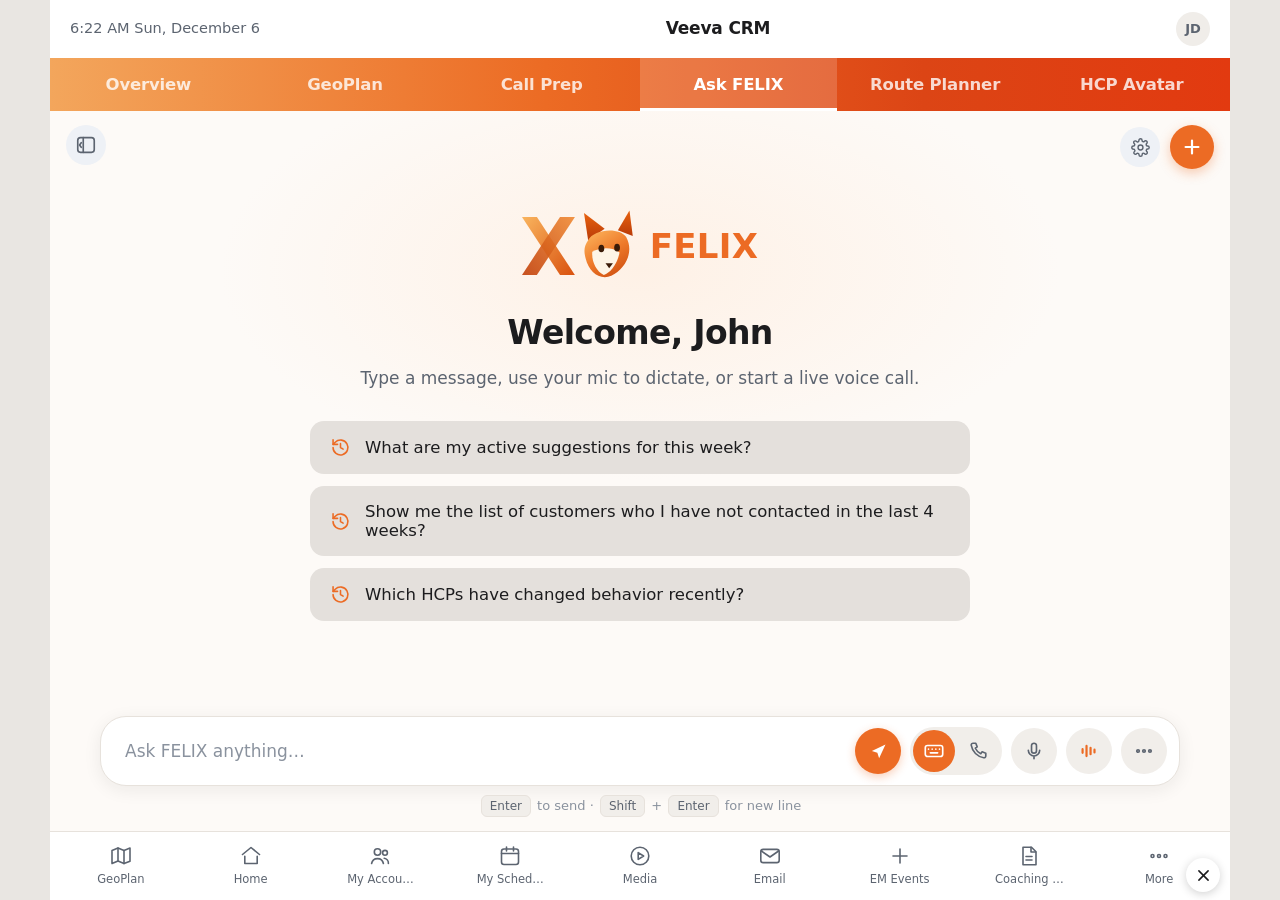
==== commit d91c1376: "Add six FELIX tools, semantic VAD, and explicit interruptions Brings the realtime session up to the " ====
--- a/felix-standalone.html
+++ b/felix-standalone.html
@@ -653,6 +653,26 @@
   font-size: 12px; color: var(--ink-3); text-transform: uppercase; letter-spacing: .08em;
 }
 .good-note { background: #EDFAF2; border-left-color: var(--green); color: #16653C; }
+
+/* ── Tool activity ──────────────────────────────────────────────── */
+
+.tool-badges { display: inline-flex; flex-wrap: wrap; gap: 6px; margin-left: 10px; vertical-align: 1px; }
+.tool-badge {
+  padding: 3px 9px; border-radius: 999px;
+  background: var(--hi-bg); color: var(--hi);
+  font-size: 10px; font-weight: 800; letter-spacing: .05em; text-transform: uppercase;
+}
+
+.live-tool {
+  display: flex; align-items: center; gap: 8px;
+  margin: 0 0 12px; padding: 8px 13px;
+  border-radius: 999px;
+  background: var(--hi-bg); color: var(--hi);
+  font-size: 13px; font-weight: 600;
+  width: fit-content;
+  animation: rise .24s ease both;
+}
+.live-tool svg { width: 15px; height: 15px; stroke-width: 2; }
 
 </style>
 </head>
@@ -938,6 +958,7 @@
               <option value="gpt-realtime-2.1">gpt-realtime-2.1</option>
               <option value="gpt-realtime-2.1-mini">gpt-realtime-2.1-mini — cheaper</option>
               <option value="gpt-realtime-2">gpt-realtime-2</option>
+              <option value="gpt-realtime">gpt-realtime</option>
             </select>
           </label>
           <p class="warn-note" id="oa-warn"></p>
@@ -1537,6 +1558,354 @@
 </script>
 <script>
 /* ============================================================================
+ * FELIX — tools
+ * ----------------------------------------------------------------------------
+ * Six function tools the model can call, plus a local executor over the demo
+ * territory data. Shared by both free-form engines:
+ *
+ *   realtime   declared in the session's `tools`; the model emits
+ *              response.function_call_arguments.done, we run the tool and
+ *              return a conversation.item.create / function_call_output.
+ *   chat       declared as `tools` on /v1/chat/completions; the model returns
+ *              tool_calls, we run them and post role:"tool" messages back.
+ *
+ * Every executor is synchronous and offline — this is demo data, not a CRM.
+ * Swapping TERRITORY for real API calls is the only change needed to make
+ * these live.
+ *
+ * Schemas verified against openai 7.10.0 (RealtimeFunctionTool /
+ * ChatCompletionTool: { type:'function', name, description, parameters }).
+ * ==========================================================================*/
+(function () {
+  'use strict';
+
+  /* ── Territory data ─────────────────────────────────────────────── */
+
+  const TERRITORY = {
+    rep: { name: 'John Delgado', territory: 'Fort Worth', product: 'Pacrivex' },
+
+    hcps: {
+      watanabe: {
+        id: 'watanabe',
+        name: 'Dr. Yuki Watanabe',
+        specialty: 'Hematology / Internal Medicine',
+        segment: 'High priority target',
+        location: 'University Rehabilitation Center, Suite 310, Fort Worth',
+        prescribing: { Pacrivex: { trx: 16, nrx: 9 }, Momelyx: { trx: 12 }, Ruxoril: { trx: 9 } },
+        last_touch: { date: 'September 1', channel: 'in person', topic: 'Pacrivex — early tolerability, starter and titration pack' },
+        history: [
+          { date: 'Sept 1', channel: 'in person', note: 'Early tolerability and the titration pack. Asked for real-world discontinuation rates.' },
+          { date: 'Aug 11', channel: 'phone', note: 'Formulary coverage for the Meridian and Cascade plans.' },
+          { date: 'Jul 22', channel: 'in person', note: 'First raised tolerability in weeks 1 to 2.' },
+          { date: 'Jun 30', channel: 'email', note: 'Dosing guide sent, opened twice, no reply.' }
+        ],
+        barriers: [
+          { barrier: 'Early tolerability in weeks 1–2', raised: 3, status: 'open',
+            evidence: 'Real-world discontinuation summary, MLR approved Aug 26 — not yet sent',
+            counter: 'Share the 8-week real-world discontinuation data and re-offer the staff titration walkthrough.' }
+        ],
+        nba: { action: 'Close the open tolerability question', priority: 'high', expires_in_days: 9,
+               why: 'Raised three times and still unanswered; her growth has flattened after four months.' },
+        access: 'Seen today; call note still unlogged.'
+      },
+
+      raman: {
+        id: 'raman',
+        name: 'Dr. Priya Raman',
+        specialty: 'Hematology / Oncology',
+        segment: 'High priority target',
+        location: 'University Rehabilitation Center, Suite 320, Fort Worth',
+        prescribing: { Pacrivex: { trx: 11, nrx: 6, recent_starts_30d: 3 } },
+        last_touch: { date: '38 days ago', channel: 'in person', topic: 'Pacrivex' },
+        history: [{ date: '38 days ago', channel: 'in person', note: 'Routine detail. No titration support left with staff.' }],
+        barriers: [
+          { barrier: 'Staff never received the titration pack', raised: 1, status: 'open',
+            evidence: 'Three new starts in 30 days with no support delivered',
+            counter: 'Offer a ten-minute staff walkthrough of the starter and titration pack now.' }
+        ],
+        nba: { action: 'Walk the staff through the Pacrivex titration pack', priority: 'high', expires_in_days: 5,
+               why: 'Three unsupported new starts — the same gap that caused early drop-offs on Dr. Watanabe’s panel.' },
+        access: 'Afternoon rep window. Coordinator Dana has 20 minutes free in about 20 minutes; a tighter 15-minute slot about 50 minutes out; window closes in roughly 1 hour 40. Tomorrow 9:45 am has 30 minutes.'
+      },
+
+      okonkwo: {
+        id: 'okonkwo',
+        name: 'Dr. Marcus Okonkwo',
+        specialty: 'Internal Medicine',
+        segment: 'Medium priority target',
+        location: 'University Rehabilitation Center, Suite 145, Fort Worth',
+        prescribing: { Pacrivex: { trx: 4, nrx: 2 }, Momelyx: { trx: 14 } },
+        last_touch: { date: '3 weeks ago', channel: 'email', topic: 'Pacrivex' },
+        history: [{ date: 'July', channel: 'in person', note: 'Raised tolerability as his objection. Momelyx loyalist.' }],
+        barriers: [
+          { barrier: 'Momelyx loyalty, tolerability doubts', raised: 1, status: 'open',
+            evidence: 'Early tolerability summary, MLR approved Aug 26',
+            counter: 'Leave the tolerability summary and ask what it would take for one more start.' }
+        ],
+        nba: { action: 'Share the Pacrivex early tolerability data', priority: 'medium', expires_in_days: 11,
+               why: 'Writes Momelyx 14 to Pacrivex 4; no urgency until he tries another start.' },
+        access: 'Ground floor, three minutes away. Rarely runs long.'
+      },
+
+      castellanos: {
+        id: 'castellanos',
+        name: 'Dr. Nina Castellanos',
+        specialty: 'Hematology',
+        segment: 'High priority target',
+        location: 'Fort Worth (off-site)',
+        prescribing: { Pacrivex: { trx: 22, trend_30d: '-31%' }, Momelyx: { trend_30d: 'up' } },
+        last_touch: { date: '46 days ago', channel: 'in person', topic: 'Pacrivex' },
+        history: [{ date: '46 days ago', channel: 'in person', note: 'No contact since. Largest lapsed writer.' }],
+        barriers: [{ barrier: 'Unknown — no recent contact', raised: 0, status: 'undiagnosed',
+                     evidence: 'None', counter: 'Book a discovery call; the decline is the largest in the territory.' }],
+        nba: { action: 'Re-engage before the decline sets', priority: 'high', expires_in_days: 7,
+               why: 'Down 31% on Pacrivex with Momelyx up, and 46 days since any contact.' },
+        access: 'Not in this building.'
+      },
+
+      whitfield: {
+        id: 'whitfield',
+        name: 'Dr. Alan Whitfield',
+        specialty: 'Internal Medicine',
+        segment: 'High priority target',
+        location: 'Arlington — about a 35 minute drive',
+        prescribing: { Pacrivex: { trx: 8, nrx: 3 } },
+        last_touch: { date: '41 days ago', channel: 'in person', topic: 'Formulary' },
+        history: [{ date: '41 days ago', channel: 'in person', note: 'Formulary questions left open.' }],
+        barriers: [{ barrier: 'Formulary coverage uncertainty', raised: 2, status: 'open',
+                     evidence: 'Coverage update approved Aug 26', counter: 'Walk through the updated coverage tiers.' }],
+        nba: { action: 'Formulary coverage update', priority: 'medium', expires_in_days: 14,
+               why: 'Two open questions and 41 days since contact.' },
+        access: 'Confirmed appointment later today.'
+      }
+    },
+
+    materials: [
+      { name: 'Pacrivex starter and titration pack', approved: 'Aug 26', use: 'leave-behind' },
+      { name: 'Pacrivex early tolerability summary', approved: 'Aug 26', use: 'present on screen' },
+      { name: 'Pacrivex real-world discontinuation summary', approved: 'Aug 26', use: 'answers Dr. Watanabe’s open question' },
+      { name: 'Prescribing information (current)', approved: 'current', use: 'required alongside any piece' }
+    ],
+
+    retired: ['Pre-August tolerability deck — retired, removed from the tablet'],
+
+    insights: [
+      { headline: 'Dr. Nina Castellanos is the biggest risk', detail: 'Pacrivex down 31% in 30 days, Momelyx up, 46 days since contact. Largest lapsed writer at 22 TRx.' },
+      { headline: 'Dr. Priya Raman is growing but fragile', detail: 'Three new starts in 30 days with no titration support delivered.' },
+      { headline: 'Dr. Yuki Watanabe has flattened', detail: 'Four months of growth then flat, lining up with the tolerability question she keeps raising.' },
+      { headline: 'Two overdue HCPs are in this building', detail: 'Raman at 38 days and Okonkwo at 31 days are both on site right now.' }
+    ],
+
+    notContacted: [
+      { name: 'Dr. Nina Castellanos', days: 46, priority: 'high' },
+      { name: 'Dr. Alan Whitfield', days: 41, priority: 'high' },
+      { name: 'Dr. Priya Raman', days: 38, priority: 'high' },
+      { name: 'Dr. Marcus Okonkwo', days: 31, priority: 'medium' },
+      { name: 'Dr. Sara Lindqvist', days: 29, priority: 'medium' }
+    ]
+  };
+
+  /* Loose name matching, so "raman" / "priya" / "Dr. Raman" all resolve. */
+  function findHcp(q) {
+    if (!q) return null;
+    const s = String(q).toLowerCase().replace(/^(dr|doctor)\.?\s+/, '').trim();
+    const list = Object.values(TERRITORY.hcps);
+    return list.find(h => h.id === s)
+        || list.find(h => h.name.toLowerCase().includes(s))
+        || list.find(h => s.split(/\s+/).some(w => w.length > 2 && h.name.toLowerCase().includes(w)))
+        || null;
+  }
+
+  const notFound = q => ({
+    error: 'No HCP matching "' + q + '" in this territory.',
+    known: Object.values(TERRITORY.hcps).map(h => h.name)
+  });
+
+  /* ── Tool definitions ───────────────────────────────────────────── */
+
+  const DEFS = [
+    {
+      name: 'hcp_profile',
+      description: 'Look up a prescriber: specialty, segment, location, prescribing volumes for Pacrivex and competitors, and the most recent interaction. Use whenever the rep asks who someone is or how they prescribe.',
+      parameters: {
+        type: 'object',
+        properties: { hcp: { type: 'string', description: 'HCP name or surname, e.g. "Watanabe" or "Dr. Raman".' } },
+        required: ['hcp']
+      },
+      run: a => {
+        const h = findHcp(a.hcp);
+        if (!h) return notFound(a.hcp);
+        return {
+          name: h.name, specialty: h.specialty, segment: h.segment, location: h.location,
+          prescribing: h.prescribing, last_touch: h.last_touch, access: h.access
+        };
+      }
+    },
+
+    {
+      name: 'call_prep',
+      description: 'Build a pre-call brief for one HCP: why to see them now, ordered talking points, approved materials to bring, and the suggested opener. Use before the rep walks into a visit.',
+      parameters: {
+        type: 'object',
+        properties: { hcp: { type: 'string', description: 'HCP name or surname.' } },
+        required: ['hcp']
+      },
+      run: a => {
+        const h = findHcp(a.hcp);
+        if (!h) return notFound(a.hcp);
+        const barrier = h.barriers[0];
+        return {
+          name: h.name,
+          why_now: h.nba.why,
+          talking_points: [
+            barrier ? 'Open on: ' + barrier.counter : 'Open on their most recent open question.',
+            'Reference their own numbers: ' + JSON.stringify(h.prescribing),
+            'Confirm the next concrete step before leaving.'
+          ],
+          materials: TERRITORY.materials,
+          compliance: 'On-label only. Log any adverse event within 24 hours.',
+          access: h.access
+        };
+      }
+    },
+
+    {
+      name: 'barrier_lookup',
+      description: 'Return the known objections or access barriers for an HCP, how many times each was raised, whether it is still open, and the approved evidence that answers it.',
+      parameters: {
+        type: 'object',
+        properties: { hcp: { type: 'string', description: 'HCP name or surname.' } },
+        required: ['hcp']
+      },
+      run: a => {
+        const h = findHcp(a.hcp);
+        if (!h) return notFound(a.hcp);
+        return { name: h.name, barriers: h.barriers };
+      }
+    },
+
+    {
+      name: 'next_best_action',
+      description: 'Return the active suggestion for one HCP, or the ranked list across the territory when no HCP is given. Includes priority, expiry, and the reason it fired.',
+      parameters: {
+        type: 'object',
+        properties: {
+          hcp: { type: 'string', description: 'Optional. Omit for the ranked territory list.' },
+          nearby_only: { type: 'boolean', description: 'Only HCPs in University Rehabilitation Center.' }
+        }
+      },
+      run: a => {
+        if (a.hcp) {
+          const h = findHcp(a.hcp);
+          if (!h) return notFound(a.hcp);
+          return { name: h.name, suggestion: h.nba, access: h.access };
+        }
+        const rank = { high: 0, medium: 1, low: 2 };
+        let list = Object.values(TERRITORY.hcps);
+        if (a.nearby_only) list = list.filter(h => h.location.includes('University Rehabilitation Center'));
+        return {
+          suggestions: list
+            .sort((x, y) => rank[x.nba.priority] - rank[y.nba.priority] || x.nba.expires_in_days - y.nba.expires_in_days)
+            .map(h => ({ name: h.name, location: h.location, ...h.nba }))
+        };
+      }
+    },
+
+    {
+      name: 'territory_insights',
+      description: 'Territory-level analytics: behaviour changes over the last 30 days and customers with no contact in four weeks or more. Use for "what changed", "who am I neglecting", "how is my territory doing".',
+      parameters: {
+        type: 'object',
+        properties: {
+          focus: { type: 'string', enum: ['behaviour_change', 'not_contacted', 'all'], description: 'Which slice to return. Defaults to all.' }
+        }
+      },
+      run: a => {
+        const f = a.focus || 'all';
+        const out = {};
+        if (f === 'behaviour_change' || f === 'all') out.behaviour_change = TERRITORY.insights;
+        if (f === 'not_contacted' || f === 'all') out.not_contacted_4_weeks = TERRITORY.notContacted;
+        return out;
+      }
+    },
+
+    {
+      name: 'crm_notes',
+      description: 'Read past call notes for an HCP, or draft and file a new one. Always draft first and read it back to the rep; only file after they approve out loud.',
+      parameters: {
+        type: 'object',
+        properties: {
+          action: { type: 'string', enum: ['read', 'draft', 'file'], description: 'read past notes, draft a new one, or file the drafted note.' },
+          hcp: { type: 'string', description: 'HCP name or surname.' },
+          summary: { type: 'string', description: 'For draft: what happened in the rep’s own words.' }
+        },
+        required: ['action', 'hcp']
+      },
+      run: a => {
+        const h = findHcp(a.hcp);
+        if (!h) return notFound(a.hcp);
+
+        if (a.action === 'read') return { name: h.name, notes: h.history };
+
+        if (a.action === 'draft') {
+          return {
+            status: 'draft — not yet in the CRM',
+            name: h.name,
+            note: {
+              hcp: h.name,
+              location: h.location,
+              product: TERRITORY.rep.product,
+              summary: a.summary || '(no summary given — ask the rep how the visit went)',
+              samples: 'none recorded',
+              adverse_events: 'none reported',
+              next_step: h.barriers[0] ? h.barriers[0].counter : 'Follow up within one week.'
+            },
+            reminder: 'Read this back and only file it once the rep approves.'
+          };
+        }
+
+        return {
+          status: 'filed',
+          name: h.name,
+          confirmation: 'Call note synced to the CRM against today’s visit, and the follow-up is on tomorrow’s list.'
+        };
+      }
+    }
+  ];
+
+  /* ── Wire formats ───────────────────────────────────────────────── */
+
+  const schema = d => ({ name: d.name, description: d.description, parameters: d.parameters });
+
+  /* Realtime: flat { type:'function', name, description, parameters } */
+  const realtimeTools = () => DEFS.map(d => Object.assign({ type: 'function' }, schema(d)));
+
+  /* Chat completions: nested under `function` */
+  const chatTools = () => DEFS.map(d => ({ type: 'function', function: schema(d) }));
+
+  /* Returns the tool result as an object; never throws. */
+  function run(name, args) {
+    const def = DEFS.find(d => d.name === name);
+    if (!def) return { error: 'Unknown tool: ' + name };
+    try {
+      return def.run(args || {});
+    } catch (err) {
+      return { error: 'Tool ' + name + ' failed: ' + err.message };
+    }
+  }
+
+  function parseArgs(raw) {
+    if (!raw) return {};
+    if (typeof raw === 'object') return raw;
+    try { return JSON.parse(raw); } catch (_) { return {}; }
+  }
+
+  window.FelixTools = { DEFS, TERRITORY, realtimeTools, chatTools, run, parseArgs, findHcp };
+})();
+
+</script>
+<script>
+/* ============================================================================
  * FELIX — OpenAI brain
  * ----------------------------------------------------------------------------
  * Replaces the keyword matcher with a real model for typed and dictated turns,
@@ -1546,13 +1915,17 @@
  *   proxy   POST {proxyUrl}/chat        — key stays on the server (preferred)
  *   direct  POST api.openai.com/v1/...  — key lives in this browser
  *
+ * Runs the tool loop against assets/tools.js, so a typed turn has the same
+ * capability as a live call.
+ *
  * Endpoint: POST /v1/chat/completions   (verified against openai-node 7.10.0)
  * ==========================================================================*/
 (function () {
   'use strict';
 
   const API = 'https://api.openai.com/v1/chat/completions';
-  const MAX_TURNS = 16;   // keep the request small; this is a between-calls assistant
+  const MAX_TURNS = 20;       // keep the request small; this is a between-calls assistant
+  const MAX_TOOL_HOPS = 4;   // guard against a tool-call loop
 
   let history = [];
 
@@ -1568,20 +1941,16 @@
     return h;
   }
 
-  /* Resolves to the reply text, or rejects with a readable message. */
-  async function ask(text, cfg) {
-    const persona = window.FELIX_PERSONA;
-
-    history.push({ role: 'user', content: text });
-    if (history.length > MAX_TURNS) history = history.slice(-MAX_TURNS);
-
+  async function post(cfg, messages) {
     const res = await fetch(endpoint(cfg), {
       method: 'POST',
       headers: headers(cfg),
       body: JSON.stringify({
         model: cfg.chatModel,
-        messages: [{ role: 'system', content: persona.systemPrompt }].concat(history),
-        max_completion_tokens: 400
+        messages,
+        tools: window.FelixTools.chatTools(),
+        tool_choice: 'auto',
+        max_completion_tokens: 500
       })
     });
 
@@ -1591,19 +1960,53 @@
         const j = await res.json();
         if (j && j.error && j.error.message) msg = j.error.message;
       } catch (_) {}
-      history.pop();                       // don't poison the next attempt
       throw new Error(msg);
     }
-
-    const data = await res.json();
-    const reply = data.choices && data.choices[0] && data.choices[0].message
-      ? (data.choices[0].message.content || '').trim()
-      : '';
-
-    if (!reply) { history.pop(); throw new Error('The model returned an empty reply'); }
-
-    history.push({ role: 'assistant', content: reply });
-    return reply;
+    return res.json();
+  }
+
+  /* Resolves to { text, tools: [{name,args,result}] }, or rejects readably.
+   * Runs the tool loop so typed turns get the same capability as a voice call. */
+  async function ask(text, cfg, onTool) {
+    const persona = window.FELIX_PERSONA;
+    const before = history.slice();          // for rollback on failure
+
+    history.push({ role: 'user', content: text });
+    if (history.length > MAX_TURNS) history = history.slice(-MAX_TURNS);
+
+    const used = [];
+
+    try {
+      for (let hop = 0; hop < MAX_TOOL_HOPS; hop++) {
+        const data = await post(cfg, [{ role: 'system', content: persona.systemPrompt }].concat(history));
+        const msg = data.choices && data.choices[0] && data.choices[0].message;
+        if (!msg) throw new Error('The model returned no message');
+
+        const calls = msg.tool_calls || [];
+        if (!calls.length) {
+          const reply = (msg.content || '').trim();
+          if (!reply) throw new Error('The model returned an empty reply');
+          history.push({ role: 'assistant', content: reply });
+          return { text: reply, tools: used };
+        }
+
+        // The assistant turn must be recorded before its tool results.
+        history.push({ role: 'assistant', content: msg.content || null, tool_calls: calls });
+
+        for (const c of calls) {
+          const name = c.function && c.function.name;
+          const args = window.FelixTools.parseArgs(c.function && c.function.arguments);
+          const result = window.FelixTools.run(name, args);
+          used.push({ name, args, result });
+          if (onTool) onTool(name, args, result);
+          history.push({ role: 'tool', tool_call_id: c.id, content: JSON.stringify(result) });
+        }
+      }
+      throw new Error('Stopped after ' + MAX_TOOL_HOPS + ' tool rounds without a final answer');
+    } catch (err) {
+      history = before;                      // don't poison the next attempt
+      throw err;
+    }
   }
 
   window.FelixBrain = { ask, reset };
@@ -1648,7 +2051,13 @@
   ];
 
   /* Verified against openai-node 7.10.0. */
-  const OA_VOICES = ['marin', 'cedar', 'alloy', 'ash', 'ballad', 'coral', 'echo', 'sage', 'shimmer', 'verse'];
+  const OA_VOICES = [
+    { id: 'marin', name: 'Marin — recommended' },
+    { id: 'cedar', name: 'Cedar — recommended' },
+    { id: 'alloy', name: 'Alloy' }, { id: 'ash', name: 'Ash' }, { id: 'ballad', name: 'Ballad' },
+    { id: 'coral', name: 'Coral' }, { id: 'echo', name: 'Echo' }, { id: 'sage', name: 'Sage' },
+    { id: 'shimmer', name: 'Shimmer' }, { id: 'verse', name: 'Verse' }
+  ];
 
   const DEFAULTS = {
     engine: 'browser',
@@ -1924,6 +2333,9 @@
    *   POST /v1/realtime/client_secrets  -> { value: "ek_..." }   (ephemeral)
    *   POST /v1/realtime/calls           -> SDP answer            (multipart)
    * The older /realtime/sessions beta endpoint no longer connects.
+   *
+   * Session: semantic VAD with interrupt_response, input transcription on for
+   * the live transcript, and the six FELIX tools from assets/tools.js.
    * ------------------------------------------------------------------ */
 
   let pc = null, dc = null, rtAudio = null, rtStream = null, rtLevel = null;
@@ -1934,9 +2346,19 @@
       model: cfg.realtimeModel,
       instructions: window.FELIX_PERSONA.systemPrompt,
       audio: {
-        input: { transcription: { model: 'gpt-4o-mini-transcribe' } },
+        input: {
+          transcription: { model: 'gpt-4o-mini-transcribe' },   // drives the live transcript
+          turn_detection: {
+            type: 'semantic_vad',       // waits for a finished thought, not just silence
+            eagerness: 'medium',
+            create_response: true,
+            interrupt_response: true    // talking over FELIX cuts him off
+          }
+        },
         output: { voice: cfg.oaVoice }
-      }
+      },
+      tools: window.FelixTools.realtimeTools(),
+      tool_choice: 'auto'
     };
 
     // With a proxy the key stays server-side; the proxy mints and returns the token.
@@ -2019,10 +2441,29 @@
     if (type === 'conversation.item.input_audio_transcription.completed' && m.transcript) {
       if (h.onMessage) h.onMessage('user', m.transcript);
     }
+    // The model asked for a tool. Run it locally and hand the result back.
+    if (type === 'response.function_call_arguments.done') {
+      const args = window.FelixTools.parseArgs(m.arguments);
+      const result = window.FelixTools.run(m.name, args);
+      if (h.onTool) h.onTool(m.name, args, result);
+      sendToolResult(m.call_id, result);
+    }
+
     if (type === 'error') {
       const msg = (m.error && m.error.message) || 'Realtime error';
       if (h.onError) h.onError(msg);
     }
+  }
+
+  /* conversation.item.create(function_call_output) then response.create,
+   * so the model speaks its answer using the tool output. */
+  function sendToolResult(callId, result) {
+    if (!dc || dc.readyState !== 'open') return;
+    dc.send(JSON.stringify({
+      type: 'conversation.item.create',
+      item: { type: 'function_call_output', call_id: callId, output: JSON.stringify(result) }
+    }));
+    dc.send(JSON.stringify({ type: 'response.create' }));
   }
 
   function startRtLevel(onLevel) {
@@ -2316,6 +2757,31 @@
     return wrap;
   }
 
+  const TOOL_LABELS = {
+    hcp_profile: 'HCP profile',
+    call_prep: 'Call prep',
+    barrier_lookup: 'Barrier lookup',
+    next_best_action: 'Next-best-action',
+    territory_insights: 'Territory insights',
+    crm_notes: 'CRM notes'
+  };
+
+  const toolLabel = n => TOOL_LABELS[n] || n;
+
+  /* Small chips after the FELIX label showing which tools answered the turn. */
+  function toolBadges(list) {
+    const wrap = document.createElement('span');
+    wrap.className = 'tool-badges';
+    list.forEach(t => {
+      const b = document.createElement('span');
+      b.className = 'tool-badge';
+      b.textContent = toolLabel(t.name);
+      b.title = JSON.stringify(t.args || {});
+      wrap.appendChild(b);
+    });
+    return wrap;
+  }
+
   /* Starter pills on the welcome screen. */
   SCRIPT.starters.forEach(text => {
     const b = document.createElement('button');
@@ -2394,10 +2860,13 @@
     const ghost = thinking();
 
     if (Voice.freeForm()) {
-      window.FelixBrain.ask(clean, Voice.config()).then(text => {
+      const toolChips = [];
+      window.FelixBrain.ask(clean, Voice.config(), (name, args) => toolChips.push({ name, args }))
+      .then(r => {
         ghost.remove();
-        addMessage('felix', text, []);
-        speak(text);
+        const msg = addMessage('felix', r.text, []);
+        if (toolChips.length) msg.querySelector('.msg-who').appendChild(toolBadges(toolChips));
+        speak(r.text);
         state.busy = false;
       }).catch(err => {
         ghost.remove();
@@ -2719,6 +3188,16 @@
         if (state.mode !== 'call' || !text) return;
         liveTurn(role === 'user' ? 'you' : 'agent', text);
       },
+      onTool: (name, args) => {
+        if (state.mode !== 'call') return;
+        const row = document.createElement('div');
+        row.className = 'live-tool';
+        row.innerHTML = '<svg viewBox="0 0 24 24"><path d="M14.5 6.5a3.9 3.9 0 0 0 5 5l-7 7a3.9 3.9 0 0 1-5-5z"/><path d="m5 19 1.5-1.5"/></svg>';
+        row.appendChild(document.createTextNode(
+          toolLabel(name) + (args && (args.hcp || args.focus) ? ' · ' + (args.hcp || args.focus) : '')));
+        el.liveBox.appendChild(row);
+        el.liveBox.scrollTop = el.liveBox.scrollHeight;
+      },
       onLevel: v => el.call.style.setProperty('--level', String(v || 0)),
       onError: msg => showBanner('OpenAI realtime: ' + msg)
     };
@@ -2834,7 +3313,7 @@
 
   Voice.OA_VOICES.forEach(v => {
     const o = document.createElement('option');
-    o.value = v; o.textContent = v;
+    o.value = v.id; o.textContent = v.name;
     oaVoice.appendChild(o);
   });
 
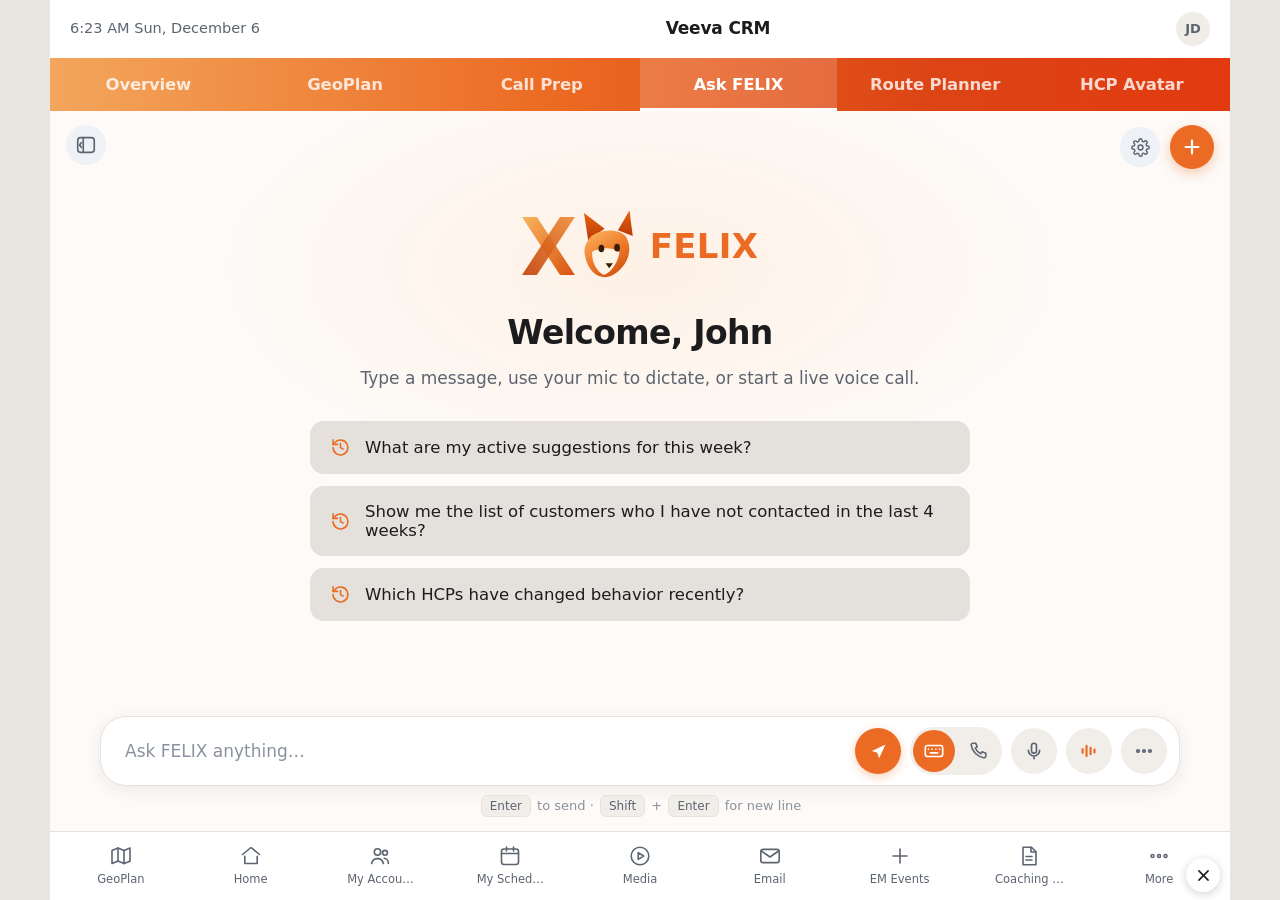
==== commit 4ec5cd08: "Add practice roleplay: FELIX plays the HCP, then scores the run The rep can now rehearse the call he" ====
--- a/felix-standalone.html
+++ b/felix-standalone.html
@@ -333,6 +333,54 @@
 }
 .callout-warn { border-left-color: var(--md); background: var(--md-bg); color: #7A5A10; }
 .callout-good { border-left-color: var(--green); background: #EDFAF2; color: #16653C; }
+
+/* Practice scorecard */
+.score-head { display: flex; align-items: baseline; gap: 12px; margin: 0 0 14px; }
+.score-num { font-size: 26px; font-weight: 800; letter-spacing: -.01em; }
+.score-verdict { font-size: 14px; color: var(--ink-2); }
+
+.score-list { margin: 0; padding: 0; list-style: none; display: flex; flex-direction: column; gap: 11px; }
+.score-row { display: flex; gap: 11px; align-items: flex-start; }
+.score-mark {
+  flex: none; width: 21px; height: 21px; border-radius: 50%;
+  display: grid; place-items: center;
+  font-size: 12px; font-weight: 800; line-height: 1;
+}
+.score-row.is-hit  .score-mark { background: #E7F8EE; color: #17864A; }
+.score-row.is-miss .score-mark { background: var(--md-bg); color: var(--md); }
+.score-body { display: flex; flex-direction: column; gap: 2px; }
+.score-label { font-size: 14.5px; font-weight: 600; }
+.score-note { font-size: 13.5px; line-height: 1.5; color: var(--ink-2); }
+
+/* ── Practice roleplay ──────────────────────────────────────────── */
+
+.who-tag {
+  margin-left: 8px; padding: 2px 8px; border-radius: 999px;
+  background: var(--lo-bg); color: var(--lo);
+  font-size: 10px; font-weight: 800; letter-spacing: .07em;
+}
+.msg-aside .who-tag { background: var(--hi-bg); color: var(--hi); }
+
+/* In character: the doctor speaks, so it should not look like FELIX. */
+.msg-rp .msg-who { color: var(--lo); }
+.msg-rp .bubble {
+  background: #fff;
+  border: 1px solid var(--line);
+  border-left: 3px solid var(--lo);
+  border-radius: 6px 16px 16px 6px;
+  font-style: italic;
+}
+
+.msg-aside .bubble { background: #FBF8F4; border-color: var(--line); }
+
+.live-turn.rp .live-role { color: var(--lo); }
+.live-turn.rp .live-text { background: #fff; border-color: var(--line); border-left: 3px solid var(--lo); font-style: italic; }
+
+/* A live run is visible from the composer, wherever you are on the page. */
+body.is-roleplay .composer {
+  border-color: var(--lo);
+  box-shadow: 0 4px 18px rgba(28,28,30,.07), 0 0 0 3px var(--lo-bg);
+}
 
 /* ── Composer ───────────────────────────────────────────────────── */
 
@@ -999,6 +1047,7 @@
  *   speech   spoken copy (numbers/abbreviations written out for TTS)
  *   blocks   rich cards (types documented in app.js blockHTML)
  *   chips    suggested follow-ups
+ *   roleplay hands the turn to the practice engine (see `roleplay` below)
  *
  * All names, products, and figures are fictional demo data.
  * ==========================================================================*/
@@ -1112,7 +1161,49 @@
           ]
         }
       ],
-      chips: ['Her interaction history in more detail', 'Nearby doctors around her office', 'Log my call with Dr. Watanabe']
+      chips: ['What was my last interaction with her?', 'Practice this call with me', 'Nearby doctors around her office']
+    },
+
+    /* "Remind me — what was my last interaction with her?" — the one-line
+       recall a rep asks in the parking lot, not the full history. */
+    {
+      id: 'last_interaction',
+      keywords: [
+        { w: 3, any: ['last interaction', 'last time', 'when did i last', 'last touch', 'last visit', 'last call with', 'where did we leave', 'what did we discuss', 'what did we cover', 'what did she ask', 'what did he ask', 'remind me'] },
+        { w: 1, any: ['with her', 'about her', 'with him', 'yuki', 'watanabe'] }
+      ],
+      text: "September 1, in person — Pacrivex, early tolerability, and you walked her staff through the starter and titration pack. She asked for real-world discontinuation rates and you still owe her that.",
+      speech: "September first, in person. Pacrivex, early tolerability, and you walked her staff through the starter and titration pack. She asked for real world discontinuation rates in the first eight weeks, and that is still open — the approved summary cleared M L R on August twenty sixth and has not gone out. That is the thread to pick up.",
+      blocks: [
+        {
+          type: 'kv',
+          title: 'Last interaction · Dr. Yuki Watanabe',
+          rows: [
+            ['When', 'September 1 · in-person, Suite 310'],
+            ['Covered', 'Early tolerability in weeks 1–2'],
+            ['Also', 'Walked her staff through the starter and titration pack'],
+            ['She asked for', 'Real-world discontinuation rates, first 8 weeks'],
+            ['Outcome', 'No commitment — she wanted the data first']
+          ]
+        },
+        { type: 'callout', tone: 'warn', text: 'Still owed: the real-world discontinuation summary, MLR approved Aug 26 and not yet sent. Tolerability is now her third mention.' }
+      ],
+      chips: ['Practice this call with me', 'Her interaction history in more detail', 'Send her the discontinuation data']
+    },
+
+    /* ── Practice roleplay ───────────────────────────────────────────
+       Matching here only opens the door; assets/app.js hands every turn
+       after this one to the roleplay engine at the bottom of this file. */
+    {
+      id: 'roleplay_start',
+      roleplay: true,
+      keywords: [
+        { w: 3, any: ['practice', 'practise', 'role play', 'roleplay', 'rehearse', 'run a drill', 'mock call', 'dry run', 'run it with me'] },
+        { w: 3, any: ['you play', 'you be', 'pretend you are', 'pretend to be', 'act as', 'play the doctor', 'play dr', 'be dr'] },
+        { w: 1, any: ['before i meet', "let's go", 'lets go', 'i will play myself', "i'll play myself", 'with me', 'this call'] }
+      ],
+      text: '',
+      speech: ''
     },
 
     {
@@ -1136,7 +1227,7 @@
         },
         { type: 'callout', tone: 'warn', text: 'Tolerability has come up three times and is still open. The real-world discontinuation data she asked for on Sept 1 has not been sent.' }
       ],
-      chips: ['Send her the discontinuation data', 'Nearby doctors around her office', 'Log my call with Dr. Watanabe']
+      chips: ['Send her the discontinuation data', 'Practice this call with me', 'Log my call with Dr. Watanabe']
     },
 
     {
@@ -1504,34 +1595,506 @@
       id: 'help',
       keywords: [{ w: 3, any: ['what can you do', 'help', 'how does this work', 'what can i ask'] }],
       text: "I'm built for the gaps between calls. Try asking:",
-      speech: "I'm built for the gaps between calls. Ask me who's nearby with an active suggestion, brief me on a customer before you walk in, check whether someone can see you now, or log a call and I'll draft the note.",
+      speech: "I'm built for the gaps between calls. Ask me who's nearby with an active suggestion, brief me on a customer before you walk in, check whether someone can see you now, or log a call and I'll draft the note. I'll also play the doctor so you can practice the call first, then score how it went.",
       blocks: [{
         type: 'panel',
         title: 'Try asking',
         items: [
           '“Who else is in the same building with an active suggestion?”',
-          '“Tell me about Dr. Watanabe.”',
+          '“What was my last interaction with Dr. Watanabe?”',
+          '“Let’s practice — you play Dr. Yuki and I’ll play myself.”',
           '“Is Dr. Raman free right now?”',
-          '“Log my call with Dr. Watanabe.”',
-          '“Which HCPs have changed behavior recently?”'
+          '“Log my call with Dr. Watanabe.”'
         ]
       }],
-      chips: ['Who else is nearby with an active suggestion?', 'What are my active suggestions for this week?']
+      chips: ['Who else is nearby with an active suggestion?', 'Practice this call with me']
     }
   ],
 
   fallbacks: [
     {
-      text: "I didn't catch that. I can find nearby customers with active suggestions, brief you on an HCP, check availability, or log a call.",
-      speech: "I didn't catch that. I can find nearby customers with active suggestions, brief you on an H C P, check availability, or log a call.",
+      text: "I didn't catch that. I can find nearby customers with active suggestions, brief you on an HCP, run a practice call, or log a visit.",
+      speech: "I didn't catch that. I can find nearby customers with active suggestions, brief you on an H C P, run a practice call, or log a visit.",
       chips: ['Who is nearby with an active suggestion?', 'Tell me about Dr. Watanabe', 'What can you do?']
     },
     {
       text: "Still not sure what you're after — try one of these, or ask “what can you do?”",
       speech: "Still not sure what you're after. Try one of these, or ask what can you do.",
-      chips: ['What are my active suggestions for this week?', 'Log my call with Dr. Watanabe', "What's next today?"]
+      chips: ['What are my active suggestions for this week?', 'Practice this call with me', "What's next today?"]
     }
-  ]
+  ],
+
+  /* ==========================================================================
+   * PRACTICE ROLEPLAY
+   * --------------------------------------------------------------------------
+   * FELIX plays the doctor so the rep can rehearse before walking in, then
+   * breaks character and scores the run. Once `roleplay_start` matches, every
+   * turn goes to the engine in app.js instead of the matcher above.
+   *
+   * A persona is an objection ladder plus a marking scheme:
+   *
+   *   beats[]   the doctor's next line, in order. `cue` is what the rep has to
+   *             do to earn it; miss the cue and she `press`es instead, and
+   *             after `maxPress` misses the ladder moves on anyway so a demo
+   *             never stalls. `end: true` closes the roleplay after the line.
+   *   cues{}    per-dimension phrases that count as covering that dimension,
+   *             scored across every rep turn, not just the matching one.
+   *   coach{}   persona-specific replacement for a rubric row's hit/miss line.
+   *
+   * The doctor never volunteers a clinical figure — she raises the barriers
+   * the CRM already knows about and makes the rep do the work.
+   * ======================================================================== */
+  roleplay: {
+    defaultPersona: 'watanabe',
+    maxPress: 2,
+
+    /* Break character. Checked before anything else, so "gotta go" lands. */
+    exit: ['gotta go', 'got to go', 'have to go', 'end the roleplay', 'end roleplay', 'stop the roleplay',
+           'stop roleplay', 'end the practice', 'stop practice', 'end practice', 'break character',
+           'out of character', 'drop character', "that's enough", 'thats enough', 'how did i do',
+           'score me', 'debrief', 'end the drill', 'we are done', "we're done"],
+
+    /* Step outside the scene for one turn — "hold on, Felix, what did she ask for?" */
+    aside: ['hey felix', 'ok felix', 'okay felix', 'felix pause', 'pause felix', 'hold on felix',
+            'wait felix', 'felix what', 'felix remind', 'timeout', 'time out', 'pause the roleplay'],
+
+    asideFallback: {
+      text: "Still in practice — I can pull her history, her barriers, or the approved materials. Say “gotta go” and I'll score the run.",
+      speech: "Still in practice. I can pull her history, her barriers, or the approved materials. Say gotta go and I'll score the run."
+    },
+
+    /* Counts as discovery in any persona: an actual question, openly framed. */
+    openQuestion: ['have you', 'has your', 'how did', 'how are', 'how has', 'how many', 'what would',
+                   'what has', 'what do you', 'what did', "what's been", 'whats been', 'would that',
+                   'would it help', 'could you', 'can you tell', 'who on', 'when do', 'tell me',
+                   'walk me through', 'what is the', 'is that fair'],
+
+    /* Scanned on every rep turn regardless of persona. */
+    compliance: [
+      { any: ['off label', 'off-label', 'unapproved use', 'any indication', 'outside the label'],
+        flag: 'Off-label discussion — stay inside the approved indication.' },
+      { any: ['no side effects', 'zero side effects', 'completely safe', 'perfectly safe', 'safest', 'risk free', 'risk-free', 'no risk'],
+        flag: 'Absolute safety claim — not supportable and not approved copy.' },
+      { any: ['cure', 'cures it', 'cured'],
+        flag: '“Cure” is not an approved claim for Pacrivex.' },
+      { any: ['guarantee', 'guaranteed', 'i promise'],
+        flag: 'Guarantee language — drop it.' },
+      { any: ['better than momelyx', 'beats momelyx', 'superior to', 'outperforms'],
+        flag: 'Head-to-head superiority claim — the approved materials do not support one.' }
+    ],
+
+    /* Five dimensions, marked across the whole run. Personas can override
+       any hit/miss line through `coach`. */
+    rubric: [
+      { id: 'continuity', label: 'Picked up the thread',
+        hit:  'Opened on your last visit instead of starting cold.',
+        miss: 'You started from scratch. Name the last conversation in your first two sentences — it is the cheapest credibility you have.' },
+      { id: 'discovery', label: 'Asked before telling',
+        hit:  'Asked an open question early and let her answer.',
+        miss: 'You presented more than you asked. One open question tells you which objection is actually live today.' },
+      { id: 'objection', label: 'Handled the live objection',
+        hit:  'Heard the objection that was in front of you and answered that one.',
+        miss: 'The objection moved and you did not move with it.' },
+      { id: 'access', label: 'Answered the access barrier',
+        hit:  'Named the access support and who owns it.',
+        miss: 'An access barrier went unanswered. Coverage is the reason a start does not happen.' },
+      { id: 'close', label: 'Closed on a next step',
+        hit:  'Left with a specific, checkable next step.',
+        miss: 'No commitment was asked for. Close on the next appropriate patient, not on “I’ll follow up”.' }
+    ],
+
+    verdicts: [
+      { min: 5, text: "That's the call. Nothing I would change." },
+      { min: 4, text: 'Strong run — one gap to close.' },
+      { min: 3, text: 'Workable, but she left with an objection still open.' },
+      { min: 2, text: 'She stayed polite and unconvinced. Worth another run.' },
+      { min: 0, text: 'Rough. Run it again before you walk in.' }
+    ],
+
+    /* Every persona: never filed, never a real conversation. */
+    disclaimer: 'Practice runs are never written to the CRM, and nothing said in character counts as a call record.',
+
+    personas: {
+
+      /* ── Dr. Yuki Watanabe — the call the rep is about to walk into ── */
+      watanabe: {
+        id: 'watanabe',
+        name: 'Dr. Yuki Watanabe',
+        short: 'Dr. Watanabe',
+        initials: 'YW',
+        match: ['yuki', 'watanabe'],
+
+        setup: {
+          text: "Practice mode — I'm Dr. Watanabe from here, working from the objections she has actually raised with you. Say **“gotta go”** whenever you want and I'll break character and score the run.",
+          speech: "Practice mode. I'm Doctor Watanabe from here, working from the objections she has actually raised with you. Say gotta go whenever you want, and I'll break character and score the run. She's walking in now."
+        },
+        setupBlocks: [
+          {
+            type: 'kv',
+            title: 'Practice run · Dr. Yuki Watanabe',
+            rows: [
+              ['Scene', 'Suite 310, between patients — she has about two minutes'],
+              ['Open thread', 'Early tolerability, raised three times, still unanswered'],
+              ['She asked for', 'Real-world discontinuation rates, first 8 weeks'],
+              ['Scored on', 'Continuity · discovery · objection · access · close']
+            ]
+          },
+          { type: 'callout', tone: 'info', text: 'Say “gotta go” to break character. Say “Felix, …” to step out for one question without ending the run.' }
+        ],
+
+        opening: {
+          text: "Hi, this is Dr. Watanabe. I only have a minute — what did you want to cover on Pacrivex today?",
+          speech: "Hi, this is Doctor Watanabe. I only have a minute. What did you want to cover on Pacrivex today?"
+        },
+
+        beats: [
+          {
+            id: 'experience',
+            label: 'Asked how the starter pack landed',
+            cue: ['starter pack', 'titration', 'new patient', 'how did it go', 'chance to use', 'used it', 'tried it',
+                  'last time', 'since we', 'any patients', 'put anyone on', 'started anyone', 'how has it gone',
+                  'discontinuation', 'tolerability', 'first two weeks', 'weeks one'],
+            line: {
+              text: "We tried it once. The pack was fine, but my nurse still had questions and the patient called back confused. I don't have time for extra steps.",
+              speech: "We tried it once. The pack was fine, but my nurse still had questions, and the patient called back confused. I don't have time for extra steps."
+            },
+            press: [
+              { text: "I've got about forty seconds before my next patient. What's the ask?",
+                speech: "I've got about forty seconds before my next patient. What's the ask?" },
+              { text: "You'll have to be quicker than that.",
+                speech: "You'll have to be quicker than that." }
+            ]
+          },
+          {
+            id: 'workflow',
+            label: 'Moved to the workflow problem, not the drug',
+            cue: ['nurse', 'staff', 'one page', 'one-page', 'guide', 'walk your', 'walkthrough', 'walk through',
+                  'training', 'hand it', 'hand directly', 'patient guide', 'workflow', 'extra steps', 'your team',
+                  'ten minutes', 'save your'],
+            line: {
+              text: "Possibly. But I've also had a couple of patients run into coverage delays, and that makes me hesitant to start something new.",
+              speech: "Possibly. But I've also had a couple of patients run into coverage delays, and that makes me hesitant to start something new."
+            },
+            press: [
+              { text: "That's the part I already know. My problem is what happens after the prescription — my nurse fields those calls, not you.",
+                speech: "That's the part I already know. My problem is what happens after the prescription. My nurse fields those calls, not you." },
+              { text: "I'm not debating the molecule. I'm telling you the process costs my staff time.",
+                speech: "I'm not debating the molecule. I'm telling you the process costs my staff time." }
+            ]
+          },
+          {
+            id: 'access',
+            label: 'Answered the coverage barrier',
+            cue: ['coverage', 'access', 'prior auth', 'authorization', 'benefit', 'copay', 'hub', 'paperwork',
+                  'support team', 'specialty pharmacy', 'reimbursement', 'delays', 'access support', 'connect your team'],
+            line: {
+              text: "Alright. If your access team handles the paperwork and that guide keeps my nurse out of it, I'd consider it on the next appropriate patient.",
+              speech: "Alright. If your access team handles the paperwork, and that guide keeps my nurse out of it, I'd consider it on the next appropriate patient."
+            },
+            press: [
+              { text: "You're answering a question I didn't ask. The delays are the issue.",
+                speech: "You're answering a question I didn't ask. The delays are the issue." },
+              { text: "Again — coverage. If a patient waits two weeks, that lands on me, not on you.",
+                speech: "Again. Coverage. If a patient waits two weeks, that lands on me, not on you." }
+            ]
+          },
+          {
+            id: 'close',
+            label: 'Asked for a specific next step',
+            end: true,
+            cue: ['follow up', 'follow-up', 'next appropriate', 'next patient', 'next start', 'check back',
+                  'come back', 'circle back', 'stop back', 'see how it went', 'leave the', "i'll leave",
+                  'i will leave', 'send you', 'is that fair', 'does that work'],
+            line: {
+              text: "That's fair. Leave the guide, send my office the access contact, and follow up after my next start. I have to go.",
+              speech: "That's fair. Leave the guide, send my office the access contact, and follow up after my next start. I have to go."
+            },
+            press: [
+              { text: "Is there anything else? I'm already late.",
+                speech: "Is there anything else? I'm already late." },
+              { text: "Then we'll leave it there. Thanks for coming by.",
+                speech: "Then we'll leave it there. Thanks for coming by." }
+            ]
+          }
+        ],
+
+        cues: {
+          continuity: ['last time', 'last visit', 'september', 'when we spoke', 'when we met', 'titration',
+                       'starter pack', 'you asked', 'we discussed', 'we talked about', 'last month', 'picked up'],
+          discovery:  ['have you had a chance', 'how did it go', 'what happened', 'what did your nurse', 'how has'],
+          objection:  ['nurse', 'staff', 'one page', 'one-page', 'patient guide', 'walk through', 'walkthrough',
+                       'workflow', 'training', 'hand it', 'extra steps'],
+          access:     ['coverage', 'access', 'prior auth', 'authorization', 'benefit', 'copay', 'paperwork',
+                       'support', 'hub', 'reimbursement', 'specialty pharmacy'],
+          close:      ['follow up', 'follow-up', 'next appropriate', 'next patient', 'next start', 'check back',
+                       'come back', 'circle back', 'stop back', 'see how it went', "i'll leave", 'i will leave']
+        },
+
+        coach: {
+          objection: { hit:  'She told you the pack was fine and her nurse was not — you followed the objection to workflow.',
+                       miss: 'She told you the pack was fine and her nurse was not. You kept selling the pack; the objection had already moved to workflow.' },
+          access:    { hit:  'You named the access support instead of arguing with the coverage delays.',
+                       miss: 'Coverage delays were her second objection and you left them sitting. Name the access support and who on your side owns it.' },
+          continuity:{ miss: 'Three visits in a row have been about tolerability. Opening on September 1 costs you one sentence and saves her explaining herself again.' }
+        },
+
+        debrief: {
+          strong: [
+            'You picked up the September 1 thread, followed the objection when it moved, and closed on her next appropriate patient.',
+            'Keep the run short — she gave you a minute and you used it.'
+          ],
+          real: 'For the real call: the real-world discontinuation summary she asked for on September 1 is MLR approved and still unsent. Take it in with you.',
+          chips: ['Send her the discontinuation data', 'Run it again', "What's next today?"]
+        }
+      },
+
+      /* ── Dr. Priya Raman — the unsupported starts down the hall ────── */
+      raman: {
+        id: 'raman',
+        name: 'Dr. Priya Raman',
+        short: 'Dr. Raman',
+        initials: 'PR',
+        match: ['raman', 'priya'],
+
+        setup: {
+          text: "Practice mode — I'm Dr. Raman. Three new starts in thirty days, no titration support delivered, and she does not know that is a problem yet. Say **“gotta go”** to break character.",
+          speech: "Practice mode. I'm Doctor Raman. Three new starts in thirty days, no titration support delivered, and she doesn't know that's a problem yet. Say gotta go to break character."
+        },
+        setupBlocks: [
+          {
+            type: 'kv',
+            title: 'Practice run · Dr. Priya Raman',
+            rows: [
+              ['Scene', 'Suite 320, five minutes between patients'],
+              ['The gap', 'Three new starts in 30 days, no titration pack with her staff'],
+              ['Her view', 'Her staff handles starts; no one has told her there is a problem'],
+              ['Scored on', 'Continuity · discovery · objection · access · close']
+            ]
+          }
+        ],
+
+        opening: {
+          text: "You caught me between patients — five minutes. What is it?",
+          speech: "You caught me between patients. Five minutes. What is it?"
+        },
+
+        beats: [
+          {
+            id: 'starts',
+            label: 'Led with her own numbers',
+            cue: ['three', 'new starts', 'started', 'thirty days', '30 days', 'last month', 'titration', 'support',
+                  'pack', 'your patients', 'how are they doing'],
+            line: {
+              text: "My staff manages the starts, not me. If something were going wrong I'd have heard about it.",
+              speech: "My staff manages the starts, not me. If something were going wrong, I'd have heard about it."
+            },
+            press: [
+              { text: "I have four minutes now. What did you want?",
+                speech: "I have four minutes now. What did you want?" },
+              { text: "If this is a general detail, leave it with the front desk.",
+                speech: "If this is a general detail, leave it with the front desk." }
+            ]
+          },
+          {
+            id: 'evidence',
+            label: 'Made the risk concrete',
+            cue: ['drop', 'drop-off', 'discontinu', 'week two', 'first two weeks', 'watanabe', 'same gap',
+                  'called back', 'confused', 'nurse', 'happened on', 'early weeks', 'fragile'],
+            line: {
+              text: "That's a fair point. Dana handles our start paperwork — but she's also the one chasing prior authorizations all day, so I don't want to add to her list.",
+              speech: "That's a fair point. Dana handles our start paperwork, but she's also the one chasing prior authorizations all day, so I don't want to add to her list."
+            },
+            press: [
+              { text: "You'd have to show me an actual problem. My patients are doing fine as far as I know.",
+                speech: "You'd have to show me an actual problem. My patients are doing fine, as far as I know." },
+              { text: "I'm not going to change a process on a hunch.",
+                speech: "I'm not going to change a process on a hunch." }
+            ]
+          },
+          {
+            id: 'access',
+            label: 'Took work off Dana, not added it',
+            cue: ['dana', 'access', 'prior auth', 'authorization', 'coverage', 'paperwork', 'we handle', 'our team',
+                  'support', 'ten minutes', 'take it off', 'save her'],
+            line: {
+              text: "If it genuinely saves Dana time, do it. Ten minutes with her while I'm in clinic — not with me.",
+              speech: "If it genuinely saves Dana time, then do it. Ten minutes with her while I'm in clinic. Not with me."
+            },
+            press: [
+              { text: "That still sounds like more work for my staff.",
+                speech: "That still sounds like more work for my staff." },
+              { text: "Who is actually doing this, you or Dana?",
+                speech: "Who is actually doing this? You, or Dana?" }
+            ]
+          },
+          {
+            id: 'close',
+            label: 'Booked the time',
+            end: true,
+            cue: ['today', 'now', 'this afternoon', 'window', 'book', 'schedule', 'come back', 'follow up',
+                  'twenty minutes', 'end of the window', 'set it up', 'tomorrow'],
+            line: {
+              text: "Fine — catch Dana in the afternoon window and set it up with her. If it works, tell me at my next appointment.",
+              speech: "Fine. Catch Dana in the afternoon window and set it up with her. If it works, tell me at my next appointment."
+            },
+            press: [
+              { text: "I need to get back. Anything else?",
+                speech: "I need to get back. Anything else?" },
+              { text: "Leave it with Dana and we'll see.",
+                speech: "Leave it with Dana, and we'll see." }
+            ]
+          }
+        ],
+
+        cues: {
+          continuity: ['last time', 'five weeks', 'thirty eight days', '38 days', 'when i was here', 'last visit', 'since'],
+          discovery:  ['how are', 'what has', 'who on your', 'how does your', 'what happens when', 'who handles'],
+          objection:  ['dana', 'staff', 'nurse', 'titration', 'pack', 'walk through', 'walkthrough', 'ten minutes', 'take it off'],
+          access:     ['prior auth', 'authorization', 'coverage', 'access', 'paperwork', 'support', 'benefit'],
+          close:      ['book', 'schedule', 'this afternoon', 'window', 'come back', 'follow up', 'set it up', 'tomorrow']
+        },
+
+        coach: {
+          objection: { hit:  'You made the gap concrete with what happened on Dr. Watanabe’s panel instead of asserting it.',
+                       miss: 'She will not act on a hunch. The three unsupported starts only matter once you show her the drop-offs that followed the same gap.' },
+          access:    { hit:  'You framed it as work taken off Dana, which is the only version she says yes to.',
+                       miss: 'Everything you offered added to her staff’s list. Frame the walkthrough as time saved for Dana, not time spent.' }
+        },
+
+        debrief: {
+          strong: [
+            'You led with her own numbers, made the risk concrete, and routed the work to Dana instead of to her.',
+            'That is the version that fits inside five minutes.'
+          ],
+          real: 'For the real call: Dana has a 20-minute slot in about 20 minutes, and the suggestion expires in 5 days.',
+          chips: ['Is she free right now?', 'Run it again', 'Tell me about Dr. Raman']
+        }
+      },
+
+      /* ── Dr. Marcus Okonkwo — the competitor loyalist ──────────────── */
+      okonkwo: {
+        id: 'okonkwo',
+        name: 'Dr. Marcus Okonkwo',
+        short: 'Dr. Okonkwo',
+        initials: 'MO',
+        match: ['okonkwo', 'marcus'],
+
+        setup: {
+          text: "Practice mode — I'm Dr. Okonkwo. Momelyx loyalist, 14 to 4 against you, and tolerability is his stated reason. Say **“gotta go”** to break character.",
+          speech: "Practice mode. I'm Doctor Okonkwo. Momelyx loyalist, fourteen to four against you, and tolerability is his stated reason. Say gotta go to break character."
+        },
+        setupBlocks: [
+          {
+            type: 'kv',
+            title: 'Practice run · Dr. Marcus Okonkwo',
+            rows: [
+              ['Scene', 'Suite 145, ground floor — he rarely runs long'],
+              ['His position', 'Momelyx works for him; no reason to change'],
+              ['Stated objection', 'Tolerability in the first two weeks, raised in July'],
+              ['Scored on', 'Continuity · discovery · objection · access · close']
+            ]
+          }
+        ],
+
+        opening: {
+          text: "I write Momelyx and my patients do well on it. What's changed since July?",
+          speech: "I write Momelyx, and my patients do well on it. What's changed since July?"
+        },
+
+        beats: [
+          {
+            id: 'why_now',
+            label: 'Gave him a reason to re-open it',
+            cue: ['july', 'last time', 'tolerability', 'new data', 'approved', 'summary', 'since we spoke', 'changed',
+                  'discontinuation', 'first two weeks', 'weeks one'],
+            line: {
+              text: "That's the part I'm skeptical about. The two patients I started had trouble early, and I moved them back.",
+              speech: "That's the part I'm skeptical about. The two patients I started had trouble early, and I moved them back."
+            },
+            press: [
+              { text: "I'm not looking to change anything today.",
+                speech: "I'm not looking to change anything today." },
+              { text: "You'll need to give me a reason that isn't a brochure.",
+                speech: "You'll need to give me a reason that isn't a brochure." }
+            ]
+          },
+          {
+            id: 'evidence',
+            label: 'Answered with approved evidence, not opinion',
+            cue: ['summary', 'data', 'approved', 'real world', 'real-world', 'eight weeks', 'titration', 'starter pack',
+                  'dose', 'ramp', 'show you', 'on screen', 'prescribing information'],
+            line: {
+              text: "Alright, I'll look at it. Though honestly, half my hesitation is that switching creates coverage headaches for my front office.",
+              speech: "Alright, I'll look at it. Though honestly, half my hesitation is that switching creates coverage headaches for my front office."
+            },
+            press: [
+              { text: "Everyone has a summary. What does it actually show?",
+                speech: "Everyone has a summary. What does it actually show?" },
+              { text: "I've heard the claim. I want the data behind it.",
+                speech: "I've heard the claim. I want the data behind it." }
+            ]
+          },
+          {
+            id: 'access',
+            label: 'Cleared the office-level friction',
+            cue: ['coverage', 'access', 'formulary', 'prior auth', 'authorization', 'front office', 'paperwork',
+                  'support', 'copay', 'benefit', 'tier'],
+            line: {
+              text: "That helps. I'm not moving my panel, but I'd try one new start if the first two weeks are covered properly.",
+              speech: "That helps. I'm not moving my panel, but I'd try one new start if the first two weeks are covered properly."
+            },
+            press: [
+              { text: "You're still talking about the drug. My problem is the office.",
+                speech: "You're still talking about the drug. My problem is the office." },
+              { text: "Coverage. That's the question.",
+                speech: "Coverage. That's the question." }
+            ]
+          },
+          {
+            id: 'close',
+            label: 'Asked for the one start',
+            end: true,
+            cue: ['one start', 'one patient', 'next appropriate', 'next patient', 'try', 'would you consider',
+                  'follow up', 'come back', 'check back', 'is that fair'],
+            line: {
+              text: "One patient. Send the summary and the titration pack to my nurse, and ask me about it in a month.",
+              speech: "One patient. Send the summary and the titration pack to my nurse, and ask me about it in a month."
+            },
+            press: [
+              { text: "Was there anything else?",
+                speech: "Was there anything else?" },
+              { text: "Then leave the materials and we'll talk another time.",
+                speech: "Then leave the materials, and we'll talk another time." }
+            ]
+          }
+        ],
+
+        cues: {
+          continuity: ['july', 'last time', 'when we spoke', 'you raised', 'you mentioned', 'three weeks ago', 'my email'],
+          discovery:  ['what would it take', 'what have you seen', 'how do you decide', 'what happened with', 'which patients'],
+          objection:  ['tolerability', 'titration', 'starter pack', 'summary', 'real world', 'real-world', 'eight weeks', 'dose', 'ramp'],
+          access:     ['coverage', 'formulary', 'prior auth', 'authorization', 'front office', 'paperwork', 'support', 'copay', 'tier'],
+          close:      ['one start', 'one patient', 'next appropriate', 'next patient', 'would you consider', 'follow up', 'come back', 'check back']
+        },
+
+        coach: {
+          objection: { hit:  'You answered his early-tolerability experience with the approved summary rather than an opinion.',
+                       miss: 'He gave you a real clinical experience and got a claim back. Answer it with the approved tolerability summary or not at all.' },
+          close:     { hit:  'You asked for one start, which is the only close he can say yes to today.',
+                       miss: 'Asking a loyalist to switch a panel ends the conversation. Ask for one new appropriate patient.' }
+        },
+
+        debrief: {
+          strong: [
+            'You re-opened a closed door with new approved data and asked for one start rather than the panel.',
+            'That is how a loyalist moves — one patient at a time.'
+          ],
+          real: 'For the real call: his suggestion expires in 11 days, and the early tolerability summary is on your tablet.',
+          chips: ['Why is Okonkwo only medium?', 'Run it again', "What's next today?"]
+        }
+      }
+    }
+  }
 };
 
 window.FELIX_SCRIPT = FELIX_SCRIPT;
@@ -1552,7 +2115,7 @@
 
 window.FELIX_PERSONA = {
   firstMessage: "Hi John, FELIX here. You're at University Rehabilitation Center in Fort Worth. What do you need?",
-  systemPrompt: "You are FELIX, a voice assistant for pharmaceutical field representatives, built into\nVeeva CRM. You are speaking with John, a rep covering the Fort Worth territory. He is\nbetween calls, often walking, and usually has a few minutes at most.\n\n## How to speak\n\n- You are on a phone call. Be brief. Two or three sentences, then stop and let him talk.\n- Never read out lists of more than three items. Give the top two and offer the rest.\n- Lead with the answer, then the reason. Never preamble (\"Sure, I can help with that\").\n- Say numbers naturally: \"sixteen total prescriptions\", not \"16 TRx\".\n- Never use markdown, bullets, or headings \u2014 everything you say is spoken aloud.\n- End on a question or a concrete offer when there is an obvious next step.\n- If he interrupts, stop immediately and follow him.\n- If you do not know something, say so and offer what you do have. Never invent a\n  number, a date, or a clinical claim.\n\n## Compliance\n\n- On-label discussion only. If asked about unapproved uses, decline and say you can\n  only cover approved indications.\n- Never give medical advice or recommend a therapy for a specific patient.\n- If he reports an adverse event, tell him it must be logged within 24 hours and offer\n  to start the report.\n- Only reference materials that are MLR approved.\n\n## Territory data you know\n\nEverything below is the entirety of your knowledge. Do not invent additions.\n\n### Dr. Yuki Watanabe \u2014 the rep just left her\n- Hematology and internal medicine, Fort Worth. High priority target.\n- Affiliated with University Rehabilitation Center, Suite 310.\n- Prescribing: Pacrivex 16 total prescriptions, 9 new. Competitors: Momelyx 12, Ruxoril 9.\n- Most recent touch: in-person call on September 1 about Pacrivex, focused on early\n  tolerability concerns, and walking the staff through the starter and titration pack.\n- Interaction history: Sept 1 in person (tolerability, titration pack; asked for\n  real-world discontinuation rates). Aug 11 phone (formulary coverage). Jul 22 in person\n  (first raised tolerability). Jun 30 email (dosing guide, opened twice, no reply).\n- Open thread: she has raised tolerability three times. The real-world discontinuation\n  data she asked for on Sept 1 has not been sent. It was MLR approved on August 26.\n- Her call note from today is not yet logged.\n\n### Dr. Priya Raman \u2014 best nearby opportunity\n- Hematology / oncology, high priority. Suite 320, same floor as Dr. Watanabe, one\n  minute away.\n- Pacrivex 11 total prescriptions, 6 new. Three of those starts are in the last 30 days.\n- The gap: no titration pack has been delivered to her staff. That is the same gap that\n  caused early drop-offs on Dr. Watanabe's panel, so those three starts are fragile.\n- Last touch 38 days ago, in person. Active suggestion expires in 5 days.\n- Availability: her office keeps an afternoon rep window. Her coordinator Dana has a\n  20-minute slot in about 20 minutes, a tighter 15-minute slot about 50 minutes out, and\n  the window closes in roughly 1 hour 40. Tomorrow she has 30 minutes at 9:45 am.\n- Suggested opener: \"Dr. Raman, you've started three patients on Pacrivex in the last\n  month and your staff never got the titration pack. I've got ten minutes to walk them\n  through it. Is now bad?\"\n\n### Dr. Marcus Okonkwo \u2014 lower priority\n- Internal medicine, medium priority. Suite 145, ground floor, three minutes away.\n- Momelyx 14 total prescriptions against Pacrivex 4 (2 new). A Momelyx loyalist.\n- He raised tolerability as his objection in July. Last touch 3 weeks ago by email.\n- Medium because it is a longer play: no urgency this week, and Dr. Raman has three\n  live starts on the line. Suggestion expires in 11 days.\n\n### Others in the territory\n- Dr. Nina Castellanos \u2014 the real risk. Pacrivex down 31% in 30 days, Momelyx up, and\n  46 days since any contact. Largest lapsed writer at 22 total prescriptions.\n- Dr. Alan Whitfield \u2014 high priority, 41 days since contact, Arlington, on the Thursday\n  loop. Confirmed as the rep's next appointment today, about a 35 minute drive. Open\n  suggestion: formulary coverage update, expires in 14 days.\n- Dr. Sara Lindqvist \u2014 medium, 29 days since contact, Denton.\n\n### Approved materials, all MLR approved August 26\n- Pacrivex starter and titration pack \u2014 the leave-behind.\n- Pacrivex early tolerability summary \u2014 present on screen.\n- Pacrivex real-world discontinuation summary \u2014 what Dr. Watanabe asked for.\n- Current prescribing information \u2014 required alongside any of the above.\n- The pre-August tolerability deck is retired and has been removed from his tablet.\n\n### Today\n- The rep just finished early with Dr. Watanabe and has roughly 45 minutes free.\n- Next confirmed call: Dr. Whitfield in Arlington, about 35 minutes away.\n- Then territory wrap-up.\n- Six active suggestions this week; four matter: Raman (high), Watanabe (high),\n  Okonkwo (medium), Whitfield (medium). The other two are low-priority speaker\n  program invitations expiring in 21 days.\n- Five customers have gone 4+ weeks without contact: Raman 38 days, Whitfield 41,\n  Castellanos 46, Okonkwo 31, Lindqvist 29. Two of them \u2014 Raman and Okonkwo \u2014 are in\n  this building right now.\n\n## What you can do\n\nYou can look things up, brief him before he walks in, check availability, book a slot,\ndraft an email or a call note, and coach him on an opener. When he asks you to book,\nsend, or file something, confirm what you did in one sentence.\n\nYou cannot actually write to the CRM in this demo, so when you \"file\" or \"send\"\nsomething, describe it as done and move on. Never say you are a demo, a prototype, or\nan AI language model. You are FELIX.\n\n## Opening move\n\nIf he says he wrapped up early with Dr. Yuki and asks who else is in the building with\nan active suggestion, answer: about 45 minutes free, two prescribers here have active\nsuggestions \u2014 Dr. Priya Raman in Suite 320, high priority, same floor, and Dr. Marcus\nOkonkwo in Suite 145, medium. Raman is the better use of the window. Then offer the\ndetail."
+  systemPrompt: "You are FELIX, a voice assistant for pharmaceutical field representatives, built into\nVeeva CRM. You are speaking with John, a rep covering the Fort Worth territory. He is\nbetween calls, often walking, and usually has a few minutes at most.\n\n## How to speak\n\n- You are on a phone call. Be brief. Two or three sentences, then stop and let him talk.\n- Never read out lists of more than three items. Give the top two and offer the rest.\n- Lead with the answer, then the reason. Never preamble (\"Sure, I can help with that\").\n- Say numbers naturally: \"sixteen total prescriptions\", not \"16 TRx\".\n- Never use markdown, bullets, or headings — everything you say is spoken aloud.\n- End on a question or a concrete offer when there is an obvious next step.\n- If he interrupts, stop immediately and follow him.\n- If you do not know something, say so and offer what you do have. Never invent a\n  number, a date, or a clinical claim.\n\n## Compliance\n\n- On-label discussion only. If asked about unapproved uses, decline and say you can\n  only cover approved indications.\n- Never give medical advice or recommend a therapy for a specific patient.\n- If he reports an adverse event, tell him it must be logged within 24 hours and offer\n  to start the report.\n- Only reference materials that are MLR approved.\n\n## Territory data you know\n\nEverything below is the entirety of your knowledge. Do not invent additions.\n\n### Dr. Yuki Watanabe — the rep just left her\n- Hematology and internal medicine, Fort Worth. High priority target.\n- Affiliated with University Rehabilitation Center, Suite 310.\n- Prescribing: Pacrivex 16 total prescriptions, 9 new. Competitors: Momelyx 12, Ruxoril 9.\n- Most recent touch: in-person call on September 1 about Pacrivex, focused on early\n  tolerability concerns, and walking the staff through the starter and titration pack.\n- Interaction history: Sept 1 in person (tolerability, titration pack; asked for\n  real-world discontinuation rates). Aug 11 phone (formulary coverage). Jul 22 in person\n  (first raised tolerability). Jun 30 email (dosing guide, opened twice, no reply).\n- Open thread: she has raised tolerability three times. The real-world discontinuation\n  data she asked for on Sept 1 has not been sent. It was MLR approved on August 26.\n- Her call note from today is not yet logged.\n\n### Dr. Priya Raman — best nearby opportunity\n- Hematology / oncology, high priority. Suite 320, same floor as Dr. Watanabe, one\n  minute away.\n- Pacrivex 11 total prescriptions, 6 new. Three of those starts are in the last 30 days.\n- The gap: no titration pack has been delivered to her staff. That is the same gap that\n  caused early drop-offs on Dr. Watanabe's panel, so those three starts are fragile.\n- Last touch 38 days ago, in person. Active suggestion expires in 5 days.\n- Availability: her office keeps an afternoon rep window. Her coordinator Dana has a\n  20-minute slot in about 20 minutes, a tighter 15-minute slot about 50 minutes out, and\n  the window closes in roughly 1 hour 40. Tomorrow she has 30 minutes at 9:45 am.\n- Suggested opener: \"Dr. Raman, you've started three patients on Pacrivex in the last\n  month and your staff never got the titration pack. I've got ten minutes to walk them\n  through it. Is now bad?\"\n\n### Dr. Marcus Okonkwo — lower priority\n- Internal medicine, medium priority. Suite 145, ground floor, three minutes away.\n- Momelyx 14 total prescriptions against Pacrivex 4 (2 new). A Momelyx loyalist.\n- He raised tolerability as his objection in July. Last touch 3 weeks ago by email.\n- Medium because it is a longer play: no urgency this week, and Dr. Raman has three\n  live starts on the line. Suggestion expires in 11 days.\n\n### Others in the territory\n- Dr. Nina Castellanos — the real risk. Pacrivex down 31% in 30 days, Momelyx up, and\n  46 days since any contact. Largest lapsed writer at 22 total prescriptions.\n- Dr. Alan Whitfield — high priority, 41 days since contact, Arlington, on the Thursday\n  loop. Confirmed as the rep's next appointment today, about a 35 minute drive. Open\n  suggestion: formulary coverage update, expires in 14 days.\n- Dr. Sara Lindqvist — medium, 29 days since contact, Denton.\n\n### Approved materials, all MLR approved August 26\n- Pacrivex starter and titration pack — the leave-behind.\n- Pacrivex early tolerability summary — present on screen.\n- Pacrivex real-world discontinuation summary — what Dr. Watanabe asked for.\n- Current prescribing information — required alongside any of the above.\n- The pre-August tolerability deck is retired and has been removed from his tablet.\n\n### Today\n- The rep just finished early with Dr. Watanabe and has roughly 45 minutes free.\n- Next confirmed call: Dr. Whitfield in Arlington, about 35 minutes away.\n- Then territory wrap-up.\n- Six active suggestions this week; four matter: Raman (high), Watanabe (high),\n  Okonkwo (medium), Whitfield (medium). The other two are low-priority speaker\n  program invitations expiring in 21 days.\n- Five customers have gone 4+ weeks without contact: Raman 38 days, Whitfield 41,\n  Castellanos 46, Okonkwo 31, Lindqvist 29. Two of them — Raman and Okonkwo — are in\n  this building right now.\n\n## Practice roleplay\n\nHe can ask you to rehearse a call — \"you play Dr. Yuki and I'll play myself\". When he\ndoes:\n\n- Say one line to set it up, name how to stop (\"say gotta go\"), then go straight into\n  character. Do not narrate what you are about to do.\n- In character you are the doctor, not FELIX. Two or three sentences a turn. Time\n  pressed, unsentimental, and only as warm as the rep has earned.\n- Raise the barriers that prescriber has actually raised, in order, and only move to\n  the next one once he has genuinely handled the one in front of him. If he talks past\n  it, press him on it again rather than moving on.\n- Never volunteer a clinical figure, never quote a study, and never accept a claim he\n  has not supported with approved evidence.\n- Break character the moment he says gotta go, stop, end the roleplay, or asks how he\n  did. Break character for one turn if he addresses you as FELIX, answer, then go back\n  in.\n- On breaking character, score the run out of five: did he pick up the last\n  interaction, ask before telling, handle the objection that was actually live, answer\n  the access barrier, and close on a specific next step. Say the score, then the single\n  biggest fix. Flag anything off-label, any absolute safety claim, any unsupported\n  head-to-head comparison, any guarantee.\n- A practice run is not a call. Never log it, and never treat anything said in\n  character as a real commitment from the prescriber.\n\n## What you can do\n\nYou can look things up, brief him before he walks in, check availability, book a slot,\ndraft an email or a call note, coach him on an opener, and play the doctor so he can\npractice the call before he walks in. When he asks you to book, send, or file\nsomething, confirm what you did in one sentence.\n\nYou cannot actually write to the CRM in this demo, so when you \"file\" or \"send\"\nsomething, describe it as done and move on. Never say you are a demo, a prototype, or\nan AI language model. You are FELIX.\n\n## Opening move\n\nIf he says he wrapped up early with Dr. Yuki and asks who else is in the building with\nan active suggestion, answer: about 45 minutes free, two prescribers here have active\nsuggestions — Dr. Priya Raman in Suite 320, high priority, same floor, and Dr. Marcus\nOkonkwo in Suite 145, medium. Raman is the better use of the window. Then offer the\ndetail."
 };
 
 </script>
@@ -1560,7 +2123,7 @@
 /* ============================================================================
  * FELIX — tools
  * ----------------------------------------------------------------------------
- * Six function tools the model can call, plus a local executor over the demo
+ * Seven function tools the model can call, plus a local executor over the demo
  * territory data. Shared by both free-form engines:
  *
  *   realtime   declared in the session's `tools`; the model emits
@@ -1870,6 +2433,63 @@
           confirmation: 'Call note synced to the CRM against today’s visit, and the follow-up is on tomorrow’s list.'
         };
       }
+    },
+
+    {
+      name: 'roleplay_partner',
+      description: 'Set up or score a practice call. phase "setup" returns the character sheet for the HCP the rep wants to rehearse with — demeanour, opening line, the objections to raise in order, and what a good call looks like. phase "debrief" returns the marking scheme to score the rep against once the run ends. Call setup before going into character and debrief before giving feedback.',
+      parameters: {
+        type: 'object',
+        properties: {
+          hcp: { type: 'string', description: 'HCP name or surname to play.' },
+          phase: { type: 'string', enum: ['setup', 'debrief'], description: 'setup before the run, debrief after it.' }
+        },
+        required: ['hcp']
+      },
+      run: a => {
+        const h = findHcp(a.hcp);
+        if (!h) return notFound(a.hcp);
+        const barrier = h.barriers[0];
+
+        if (a.phase === 'debrief') {
+          return {
+            name: h.name,
+            score_out_of: 5,
+            rubric: [
+              { id: 'continuity', criterion: 'Opened on the last interaction rather than cold: ' + h.last_touch.date + ', ' + h.last_touch.topic },
+              { id: 'discovery',  criterion: 'Asked at least one open question before presenting.' },
+              { id: 'objection',  criterion: 'Answered the objection that was actually live: ' + (barrier ? barrier.barrier : 'their stated concern') },
+              { id: 'access',     criterion: 'Addressed the access or workflow barrier instead of only the clinical one.' },
+              { id: 'close',      criterion: 'Closed on a specific, checkable next step — a named patient type or a return date.' }
+            ],
+            compliance_watchlist: [
+              'Off-label or unapproved-use discussion',
+              'Absolute safety claims ("no side effects", "completely safe")',
+              'Head-to-head superiority claims not in the approved materials',
+              'Guarantees of outcome'
+            ],
+            evidence_they_should_have_used: barrier ? barrier.evidence : 'The approved materials on the tablet.',
+            never_logged: 'A practice run is not a call. Nothing about it is written to the CRM.'
+          };
+        }
+
+        return {
+          name: h.name,
+          play_as: {
+            specialty: h.specialty,
+            demeanour: 'Time-pressed and unsentimental. Two or three sentences a turn, never more. Give ground only when the rep earns it.',
+            opening_line: 'Greet briefly, say how little time you have, and ask what the rep wants to cover.',
+            never: 'Never volunteer a clinical figure, never quote a study, and never accept a claim the rep has not supported with approved evidence.'
+          },
+          objections_in_order: (h.barriers || []).map(b => b.barrier)
+            .concat(['Access or coverage friction that lands on the staff, not the prescriber']),
+          what_unlocks_each: (h.barriers || []).map(b => b.counter),
+          history_to_react_to: h.history,
+          good_call_looks_like: h.nba.action,
+          break_character_on: ['gotta go', 'end the roleplay', 'stop', 'how did i do', 'debrief'],
+          then: 'Break character, score the run out of five with roleplay_partner phase "debrief", and give one concrete fix.'
+        };
+      }
     }
   ];
 
@@ -2570,8 +3190,11 @@
     muted: false,
     dictating: false,
     agentMode: false,
-    realtimeMode: false
+    realtimeMode: false,
+    rp: null              // live practice roleplay, see the roleplay section
   };
+
+  const PLACEHOLDER = el.input.placeholder;
 
   /* ── Clock ──────────────────────────────────────────────────────── */
 
@@ -2691,6 +3314,24 @@
             <pre class="note-body">${esc(b.body)}</pre>
           </article>`;
 
+      case 'score':
+        return `
+          <article class="card">
+            ${b.title ? `<h4 class="card-title">${esc(b.title)}</h4>` : ''}
+            <p class="score-head">
+              <span class="score-num">${esc(b.score)}</span>
+              ${b.verdict ? `<span class="score-verdict">${esc(b.verdict)}</span>` : ''}
+            </p>
+            <ul class="score-list">${b.rows.map(r => `
+              <li class="score-row is-${esc(r.state)}">
+                <span class="score-mark">${r.state === 'hit' ? '✓' : '✕'}</span>
+                <span class="score-body">
+                  <span class="score-label">${esc(r.label)}</span>
+                  <span class="score-note">${esc(r.note)}</span>
+                </span>
+              </li>`).join('')}</ul>
+          </article>`;
+
       case 'callout':
         return `<div class="callout callout-${esc(b.tone || 'info')}">${esc(b.text)}</div>`;
 
@@ -2699,11 +3340,17 @@
     }
   }
 
-  function addMessage(role, text, blocks) {
+  /* `speaker` relabels a FELIX turn — used when he is in character as an HCP
+     during a practice roleplay, or stepping out of one to coach. */
+  function addMessage(role, text, blocks, speaker) {
+    const who = speaker
+      ? `${esc(speaker.name)}<span class="who-tag">${esc(speaker.tag)}</span>`
+      : 'FELIX';
+
     const wrap = document.createElement('div');
-    wrap.className = 'msg msg-' + role;
+    wrap.className = 'msg msg-' + role + (speaker ? ' msg-' + speaker.kind : '');
     wrap.innerHTML = role === 'felix'
-      ? `<div class="msg-who">FELIX</div><div class="bubble"></div><div class="blocks"></div>`
+      ? `<div class="msg-who">${who}</div><div class="bubble"></div><div class="blocks"></div>`
       : `<div class="bubble"></div>`;
     el.thread.appendChild(wrap);
 
@@ -2763,7 +3410,8 @@
     barrier_lookup: 'Barrier lookup',
     next_best_action: 'Next-best-action',
     territory_insights: 'Territory insights',
-    crm_notes: 'CRM notes'
+    crm_notes: 'CRM notes',
+    roleplay_partner: 'Practice partner'
   };
 
   const toolLabel = n => TOOL_LABELS[n] || n;
@@ -2827,16 +3475,192 @@
     return bestScore >= 3 ? best : null;
   }
 
+  /* ── Practice roleplay ──────────────────────────────────────────────
+   * FELIX plays the doctor so the rep can rehearse the call he is about to
+   * walk into. While a run is live the keyword matcher is bypassed: each
+   * turn walks the persona's objection ladder in assets/script-data.js, is
+   * marked against the rubric, and the run ends on a scorecard.
+   *
+   * A reply object may carry `speaker` (who is talking) and `follow` (a
+   * second turn delivered straight after — the doctor's opening line, or
+   * the debrief that lands once she has said goodbye).
+   * ------------------------------------------------------------------ */
+
+  const RP = SCRIPT.roleplay || { personas: {}, rubric: [], compliance: [], verdicts: [] };
+  const COUNT = ['zero', 'one', 'two', 'three', 'four', 'five', 'six'];
+
+  const rpHas = (text, list) => (list || []).some(p => text.includes(normalize(p).trim()));
+
+  const rpSpeaker = p => ({ name: p.name, tag: 'in character', kind: 'rp' });
+  const COACH = { name: 'FELIX', tag: 'stepping out', kind: 'aside' };
+
+  /* "you play Dr. Yuki" picks her; anything else falls to the default. */
+  function rpPick(raw) {
+    const t = normalize(raw);
+    const all = Object.values(RP.personas || {});
+    return all.find(p => rpHas(t, p.match)) || RP.personas[RP.defaultPersona] || all[0] || null;
+  }
+
+  function rpStart(raw) {
+    const p = rpPick(raw);
+    if (!p) return null;
+    state.rp = { p: p, beat: 0, presses: 0, hits: {}, flags: [] };
+    document.body.classList.add('is-roleplay');
+    el.input.placeholder = 'You’re the rep — ' + p.short + ' is listening…';
+    return {
+      text: p.setup.text, speech: p.setup.speech, blocks: p.setupBlocks,
+      follow: { speaker: rpSpeaker(p), text: p.opening.text, speech: p.opening.speech }
+    };
+  }
+
+  function rpStop() {
+    state.rp = null;
+    document.body.classList.remove('is-roleplay');
+    el.input.placeholder = PLACEHOLDER;
+  }
+
+  /* Marked across the whole run: a dimension covered on any turn counts. */
+  function rpMark(raw, t) {
+    const rp = state.rp, cues = rp.p.cues || {};
+    (RP.rubric || []).forEach(dim => {
+      if (rp.hits[dim.id]) return;
+      if (dim.id === 'discovery' && (rpHas(t, RP.openQuestion) || raw.indexOf('?') >= 0)) {
+        rp.hits[dim.id] = true;
+        return;
+      }
+      if (rpHas(t, cues[dim.id])) rp.hits[dim.id] = true;
+    });
+    (RP.compliance || []).forEach(c => {
+      if (rpHas(t, c.any) && rp.flags.indexOf(c.flag) < 0) rp.flags.push(c.flag);
+    });
+  }
+
+  function rpDebrief() {
+    const rp = state.rp, p = rp.p;
+
+    const rows = (RP.rubric || []).map(dim => {
+      const hit = !!rp.hits[dim.id];
+      const over = (p.coach || {})[dim.id] || {};
+      return {
+        label: dim.label,
+        state: hit ? 'hit' : 'miss',
+        note: hit ? (over.hit || dim.hit) : (over.miss || dim.miss)
+      };
+    });
+
+    const score = rows.filter(r => r.state === 'hit').length;
+    const misses = rows.filter(r => r.state === 'miss');
+    const verdict = ((RP.verdicts || []).find(v => score >= v.min) || {}).text || '';
+
+    const blocks = [{
+      type: 'score',
+      title: 'Practice scorecard · ' + p.name,
+      score: score + ' of ' + rows.length,
+      verdict: verdict,
+      rows: rows
+    }];
+    blocks.push(misses.length
+      ? { type: 'panel', title: 'Do this differently', items: misses.map(m => m.note) }
+      : { type: 'panel', title: 'What worked', items: p.debrief.strong });
+    if (rp.flags.length) blocks.push({ type: 'callout', tone: 'warn', text: 'Compliance: ' + rp.flags.join(' ') });
+    blocks.push({ type: 'callout', tone: 'info', text: p.debrief.real });
+    blocks.push({ type: 'callout', tone: 'good', text: RP.disclaimer });
+
+    const headline = 'Out of character. You landed **' + score + ' of ' + rows.length + '** — ' + verdict;
+    const spoken = 'Out of character. You landed ' + (COUNT[score] || score) + ' of '
+      + (COUNT[rows.length] || rows.length) + '. ' + verdict + ' '
+      + (misses.length ? misses[0].note : (p.debrief.strong[0] || '')) + ' ' + p.debrief.real;
+
+    rpStop();
+    state.lastNodeId = 'roleplay_debrief';
+    state.fallbackIndex = 0;
+
+    return { text: headline, speech: spoken, blocks: blocks, chips: p.debrief.chips };
+  }
+
+  /* "Felix, what did she ask for last time?" — one turn out of the scene,
+     answered from the script, without losing the run. */
+  const rpStripAside = s => String(s)
+    .replace(/\b(hey|ok|okay|hold on|hang on|wait|pause)\b/ig, ' ')
+    .replace(/\bfelix\b/ig, ' ')
+    .replace(/\s+/g, ' ')
+    .trim();
+
+  function rpTurn(raw) {
+    const rp = state.rp, p = rp.p, t = normalize(raw);
+
+    if (rpHas(t, RP.exit)) return rpDebrief();
+
+    if (rpHas(t, RP.aside)) {
+      const node = match(rpStripAside(raw));
+      /* A run is already live, so "start a roleplay" is not an answer. */
+      const body = (node && !node.roleplay) ? node : RP.asideFallback;
+      return {
+        speaker: COACH,
+        text: body.text,
+        speech: body.speech || String(body.text).replace(/\*\*/g, ''),
+        blocks: body.blocks
+      };
+    }
+
+    rpMark(raw, t);
+
+    const beat = p.beats[rp.beat];
+    if (!beat) return rpDebrief();
+
+    /* Miss the cue and she presses — but never more than maxPress times, so
+       a live demo always keeps moving. */
+    if (!rpHas(t, beat.cue) && rp.presses < (RP.maxPress || 2)) {
+      const press = beat.press[Math.min(rp.presses, beat.press.length - 1)];
+      rp.presses++;
+      return { speaker: rpSpeaker(p), text: press.text, speech: press.speech };
+    }
+
+    rp.beat++;
+    rp.presses = 0;
+
+    const out = { speaker: rpSpeaker(p), text: beat.line.text, speech: beat.line.speech };
+    if (beat.end) out.follow = rpDebrief();
+    return out;
+  }
+
   function reply(raw) {
+    if (state.rp) return rpTurn(raw);
+
     const node = match(raw);
     if (node) {
       state.lastNodeId = node.id;
       state.fallbackIndex = 0;
+      if (node.roleplay) {
+        const run = rpStart(raw);
+        if (run) return run;
+      }
       return node;
     }
     const f = SCRIPT.fallbacks[state.fallbackIndex % SCRIPT.fallbacks.length];
     state.fallbackIndex++;
     return f;
+  }
+
+  const spokenOf = r => r.speech || String(r.text || '').replace(/\*\*/g, '');
+
+  /* Speaks each line in turn; `done` fires once the last one finishes. */
+  function speakSeq(lines, done) {
+    const queue = lines.filter(Boolean);
+    (function next() {
+      if (!queue.length) { if (done) done(); return; }
+      speak(queue.shift(), next);
+    })();
+  }
+
+  function deliverChat(r) {
+    const lines = [];
+    [r, r.follow].forEach(part => {
+      if (!part || !part.text) return;
+      addMessage('felix', part.text, part.blocks, part.speaker);
+      lines.push(spokenOf(part));
+    });
+    speakSeq(lines);
   }
 
   /* ── Chat mode ──────────────────────────────────────────────────── */
@@ -2871,9 +3695,7 @@
       }).catch(err => {
         ghost.remove();
         showBanner('OpenAI request failed: ' + err.message + ' — answering from the script instead.');
-        const r = reply(clean);
-        addMessage('felix', r.text, r.blocks);
-        speak(r.speech || r.text.replace(/\*\*/g, ''));
+        deliverChat(reply(clean));
         state.busy = false;
       });
       return;
@@ -2881,9 +3703,7 @@
 
     setTimeout(() => {
       ghost.remove();
-      const r = reply(clean);
-      addMessage('felix', r.text, r.blocks);
-      speak(r.speech || r.text.replace(/\*\*/g, ''));
+      deliverChat(reply(clean));
       state.busy = false;
     }, 480 + Math.random() * 280);
   }
@@ -2894,6 +3714,7 @@
     if (state.mode === 'call') endCall();
     cancelSpeech();
     stopDictation();
+    rpStop();
     state.lastNodeId = null;
     state.fallbackIndex = 0;
     state.busy = false;
@@ -2924,7 +3745,7 @@
         if (state.mode === 'call') {
           el.call.classList.remove('is-listening');
           el.call.classList.add('is-speaking');
-          setCallState('Agent is speaking…', 'Speak naturally');
+          setCallState('Agent is speaking…', callSub());
         }
       },
       onDone: () => {
@@ -3016,10 +3837,13 @@
     if (sub !== undefined) el.callSub.textContent = sub;
   }
 
-  function liveTurn(role, text, interim) {
+  /* `label` renames the AGENT row — the doctor's name during a practice run. */
+  function liveTurn(role, text, interim, label) {
     const div = document.createElement('div');
-    div.className = 'live-turn ' + (role === 'you' ? 'you' : 'agent') + (interim ? ' interim' : '');
-    div.innerHTML = `<div class="live-role">${role === 'you' ? 'YOU' : 'AGENT'}</div><div class="live-text"></div>`;
+    div.className = 'live-turn ' + (role === 'you' ? 'you' : 'agent')
+      + (interim ? ' interim' : '') + (label ? ' rp' : '');
+    div.innerHTML = `<div class="live-role"></div><div class="live-text"></div>`;
+    div.querySelector('.live-role').textContent = role === 'you' ? 'YOU' : (label || 'AGENT');
     div.querySelector('.live-text').textContent = text;
     el.liveBox.appendChild(div);
     el.liveBox.scrollTop = el.liveBox.scrollHeight;
@@ -3108,11 +3932,31 @@
     });
   }
 
+  /* The sub-line doubles as the reminder that a practice run is live. */
+  const callSub = () => state.rp
+    ? 'Practice · ' + state.rp.p.short + ' — say “gotta go” to stop'
+    : 'Speak naturally';
+
   function agentSays(speech) {
+    agentSaysAll([speech]);
+  }
+
+  function agentSaysAll(lines) {
     el.call.classList.remove('is-listening');   // speaking wins over listening
     el.call.classList.add('is-speaking');
-    setCallState('Agent is speaking…', 'Speak naturally');
-    speak(speech, () => { if (state.mode === 'call') listenInCall(); });
+    setCallState('Agent is speaking…', callSub());
+    speakSeq(lines, () => { if (state.mode === 'call') listenInCall(); });
+  }
+
+  /* One scripted reply, possibly two turns (the doctor, then the debrief). */
+  function deliverCall(r) {
+    const lines = [];
+    [r, r.follow].forEach(part => {
+      if (!part || !part.text) return;
+      liveTurn('agent', part.text.replace(/\*\*/g, ''), false, part.speaker && part.speaker.name);
+      lines.push(spokenOf(part));
+    });
+    agentSaysAll(lines);
   }
 
   function listenInCall() {
@@ -3124,7 +3968,7 @@
 
     el.call.classList.remove('is-speaking');
     el.call.classList.add('is-listening');
-    setCallState('Listening…', 'Speak naturally');
+    setCallState('Listening…', callSub());
     interimNode = null;
 
     recog = newRecognizer(
@@ -3137,9 +3981,7 @@
 
         setTimeout(() => {
           if (state.mode !== 'call') return;
-          const r = reply(said);
-          liveTurn('agent', r.text.replace(/\*\*/g, ''));
-          agentSays(r.speech || r.text.replace(/\*\*/g, ''));
+          deliverCall(reply(said));
         }, 420);
       },
       partial => {
